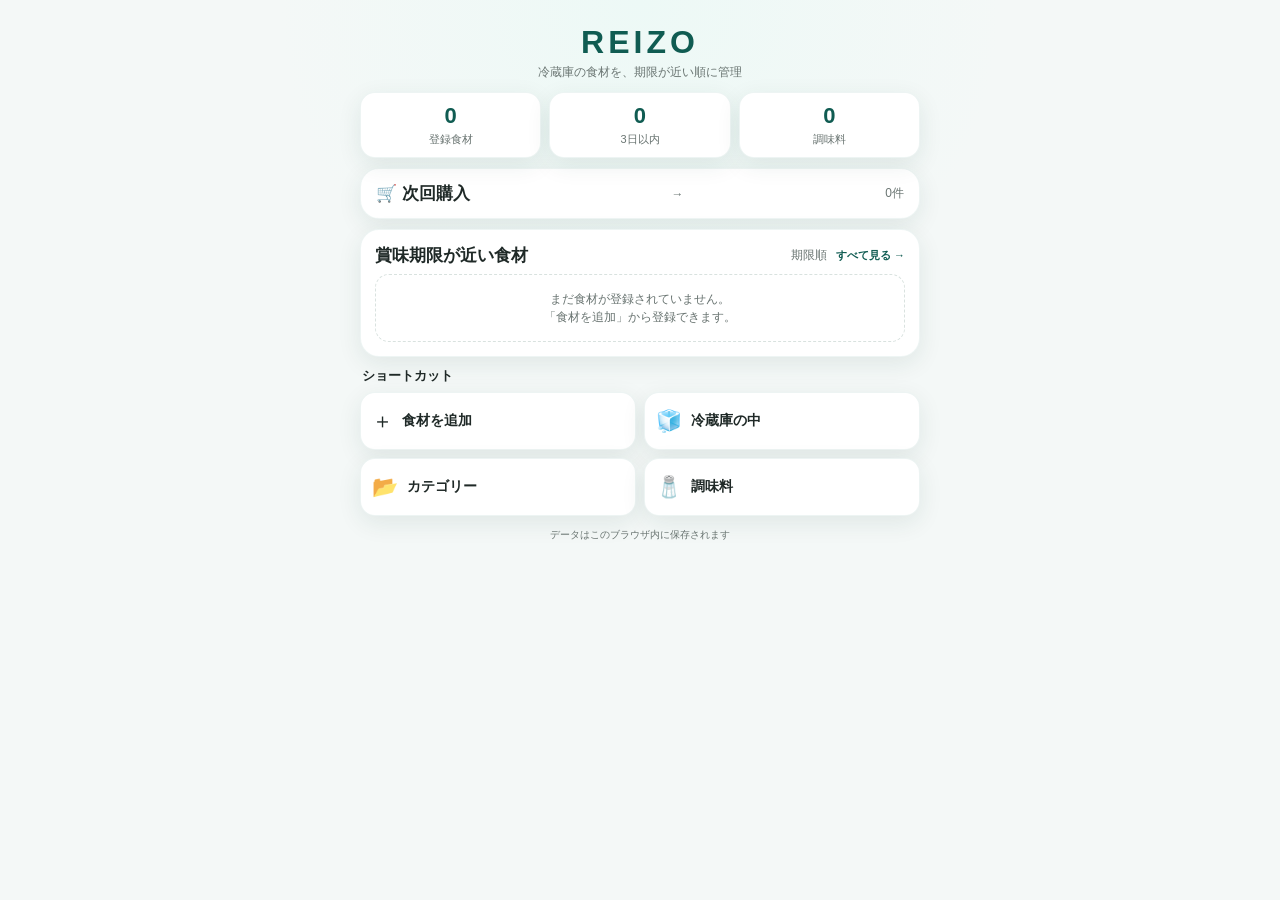
==== index.html @ 8d0d473c "index.html 醤油リットル振分コード実装" ====
<!DOCTYPE html>
<html lang="ja">
<head>
  <meta charset="UTF-8">
  <meta
   name="viewport"
    content="width=device-width, initial-scale=1, viewport-fit=cover"
  >
  <meta name="theme-color" content="#edf7f5">
  <title>REIZO｜冷蔵庫管理</title>
  <!-- REIZO frozen-food implementation: 2026-08-05 -->

  <style>
    :root {
      --main: #19796b;
      --main-dark: #105c52;
      --main-light: #dff3ef;
      --background: #f4f8f7;
      --card: #ffffff;
      --text: #1f2927;
      --subtext: #697471;
      --border: #d9e2df;
      --danger: #d64545;
      --warning: #e89024;
      --yellow: #d6ac18;
      --safe: #33985c;
      --shadow: 0 7px 24px rgba(24, 67, 59, 0.09);
    }

    * {
      box-sizing: border-box;
    }

    html {
      scroll-behavior: smooth;
    }

    body {
      margin: 0;
      min-height: 100vh;
      padding:
        calc(14px + env(safe-area-inset-top))
        14px
        calc(36px + env(safe-area-inset-bottom));
      color: var(--text);
      background:
        radial-gradient(circle at top, #edf9f6 0, var(--background) 360px);
      font-family:
        -apple-system,
        BlinkMacSystemFont,
        "Segoe UI",
        "Helvetica Neue",
        Arial,
        sans-serif;
    }

    button,
    input,
    select,
    textarea {
      font: inherit;
    }

    button {
      touch-action: manipulation;
    }

    .app {
      width: 100%;
      max-width: 560px;
      margin: 0 auto;
    }

    .screen {
      display: none;
      animation: fadeIn 0.18s ease;
    }

    .screen.active {
      display: block;
    }

    @keyframes fadeIn {
      from {
        opacity: 0;
        transform: translateY(4px);
      }

      to {
        opacity: 1;
        transform: translateY(0);
      }
    }

    .hero {
      padding: 18px 8px 16px;
      text-align: center;
    }

    .logo {
      margin: 0;
      color: var(--main-dark);
      font-size: 38px;
      font-weight: 900;
      letter-spacing: 4px;
    }

    .subtitle {
      margin: 6px 0 0;
      color: var(--subtext);
      font-size: 14px;
    }

    .summary-grid {
      display: grid;
      grid-template-columns: repeat(3, 1fr);
      gap: 9px;
      margin-bottom: 14px;
    }

    .summary-card {
      padding: 14px 6px;
      border: 1px solid rgba(25, 121, 107, 0.08);
      border-radius: 17px;
      background: var(--card);
      box-shadow: var(--shadow);
      text-align: center;
    }

    .summary-number {
      display: block;
      color: var(--main-dark);
      font-size: 25px;
      font-weight: 900;
    }

    .summary-label {
      display: block;
      margin-top: 3px;
      color: var(--subtext);
      font-size: 12px;
    }

    .card {
      margin-bottom: 14px;
      padding: 17px;
      border: 1px solid rgba(25, 121, 107, 0.07);
      border-radius: 19px;
      background: var(--card);
      box-shadow: var(--shadow);
    }

    .section-title {
      display: flex;
      align-items: center;
      justify-content: space-between;
      gap: 12px;
      margin: 0 0 13px;
      font-size: 20px;
    }

    .section-note {
      color: var(--subtext);
      font-size: 12px;
      font-weight: 500;
    }

    .menu-grid {
      display: grid;
      grid-template-columns: repeat(2, 1fr);
      gap: 11px;
      margin-bottom: 14px;
    }

    .menu-button {
      min-height: 108px;
      padding: 16px 11px;
      border: 1px solid rgba(25, 121, 107, 0.08);
      border-radius: 19px;
      color: var(--text);
      background: var(--card);
      box-shadow: var(--shadow);
      cursor: pointer;
      text-align: left;
      transition:
        transform 0.12s ease,
        box-shadow 0.12s ease;
    }

    .menu-button:active {
      transform: scale(0.97);
      box-shadow: none;
    }

    .menu-icon {
      display: block;
      margin-bottom: 9px;
      font-size: 27px;
    }

    .menu-title {
      display: block;
      font-size: 17px;
      font-weight: 800;
    }

    .menu-description {
      display: block;
      margin-top: 4px;
      color: var(--subtext);
      font-size: 12px;
      line-height: 1.4;
    }

    .page-header {
      display: flex;
      align-items: center;
      gap: 11px;
      padding: 9px 0 15px;
    }

    .page-header h2 {
      margin: 0;
      font-size: 25px;
    }

    .back-button {
      flex: 0 0 auto;
      width: 44px;
      height: 44px;
      border: 1px solid var(--border);
      border-radius: 14px;
      color: var(--main-dark);
      background: white;
      cursor: pointer;
      font-size: 22px;
      font-weight: bold;
      box-shadow: 0 4px 13px rgba(0, 0, 0, 0.06);
    }

    .field {
      margin-bottom: 14px;
    }

    label {
      display: block;
      margin-bottom: 6px;
      font-size: 14px;
      font-weight: 800;
    }

    .required {
      margin-left: 4px;
      color: var(--danger);
      font-size: 11px;
    }

    input,
    select,
    textarea {
      width: 100%;
      padding: 13px 14px;
      border: 1px solid var(--border);
      border-radius: 13px;
      outline: none;
      color: var(--text);
      background: white;
      font-size: 16px;
      transition:
        border-color 0.15s ease,
        box-shadow 0.15s ease;
    }

    textarea {
      min-height: 85px;
      resize: vertical;
    }

    input:focus,
    select:focus,
    textarea:focus {
      border-color: var(--main);
      box-shadow: 0 0 0 3px rgba(25, 121, 107, 0.12);
    }

    .two-columns {
      display: grid;
      grid-template-columns: 1fr 1fr;
      gap: 11px;
    }

    .button-row {
      display: grid;
      grid-template-columns: 1fr 1fr;
      gap: 10px;
      margin-top: 18px;
    }

    .primary-button,
    .secondary-button,
    .danger-button {
      width: 100%;
      min-height: 49px;
      padding: 12px;
      border-radius: 14px;
      cursor: pointer;
      font-weight: 800;
    }

    .primary-button {
      border: none;
      color: white;
      background: var(--main);
    }

    .primary-button:active {
      background: var(--main-dark);
    }

    .secondary-button {
      border: 1px solid var(--border);
      color: var(--text);
      background: white;
    }

    .danger-button {
      border: 1px solid #f1c4c4;
      color: var(--danger);
      background: #fff7f7;
    }

    .notice {
      margin-bottom: 15px;
      padding: 12px 13px;
      border-radius: 13px;
      color: #245e55;
      background: var(--main-light);
      font-size: 13px;
      line-height: 1.55;
    }

    .search-area {
      display: grid;
      grid-template-columns: 1fr 125px;
      gap: 9px;
      margin-bottom: 13px;
    }

    .category-tabs {
      display: flex;
      gap: 8px;
      margin: 0 -2px 14px;
      padding: 2px 2px 6px;
      overflow-x: auto;
      scrollbar-width: none;
    }

    .category-tabs::-webkit-scrollbar {
      display: none;
    }

    .chip {
      flex: 0 0 auto;
      padding: 9px 14px;
      border: 1px solid var(--border);
      border-radius: 999px;
      color: var(--subtext);
      background: white;
      cursor: pointer;
      font-size: 13px;
      font-weight: 700;
    }

    .chip.active {
      border-color: var(--main);
      color: white;
      background: var(--main);
    }

    .food-item {
      position: relative;
      margin-bottom: 10px;
      padding: 15px 14px 13px 17px;
      border: 1px solid rgba(0, 0, 0, 0.04);
      border-left: 6px solid var(--safe);
      border-radius: 16px;
      background: white;
      box-shadow: 0 4px 14px rgba(25, 67, 59, 0.07);
    }

    .food-item.expired {
      border-left-color: var(--danger);
      background: #fff4f4;
    }

    .food-item.today {
      border-left-color: var(--danger);
      background: #fff4f4;
    }

    .food-item.soon {
      border-left-color: var(--warning);
      background: #fff9ef;
    }

    .food-item.week {
      border-left-color: var(--yellow);
      background: #fffcef;
    }

    .food-item.safe {
      border-left-color: var(--safe);
      background: #f8fff9;
    }

    .food-heading {
      display: flex;
      align-items: flex-start;
      justify-content: space-between;
      gap: 10px;
    }

    .food-name {
      margin: 0;
      font-size: 18px;
      font-weight: 900;
      overflow-wrap: anywhere;
    }

    .status-badge {
      flex: 0 0 auto;
      padding: 5px 8px;
      border-radius: 999px;
      color: white;
      background: var(--safe);
      font-size: 11px;
      font-weight: 800;
    }

    .status-badge.expired {
    background: #333333;
}

.status-badge.today {
    background: var(--danger);
}

    .status-badge.soon {
      background: var(--warning);
    }

    .status-badge.week {
      background: var(--yellow);
    }

    .food-info {
      margin-top: 7px;
      color: var(--subtext);
      font-size: 13px;
      line-height: 1.6;
    }

    .food-note {
      margin-top: 6px;
      padding-top: 6px;
      border-top: 1px dashed rgba(0, 0, 0, 0.1);
      color: #4f5e5a;
      font-size: 12px;
    }

    .item-actions {
      display: flex;
      justify-content: flex-end;
      gap: 7px;
      margin-top: 10px;
    }

    .small-button {
      padding: 7px 11px;
      border: 1px solid var(--border);
      border-radius: 10px;
      background: white;
      cursor: pointer;
      font-size: 12px;
      font-weight: 700;
    }

    .small-button.delete {
      border-color: #f0caca;
      color: var(--danger);
      background: #fffafa;
    }

    .empty {
      padding: 28px 15px;
      border: 1px dashed var(--border);
      border-radius: 16px;
      color: var(--subtext);
      background: rgba(255, 255, 255, 0.7);
      text-align: center;
      font-size: 14px;
      line-height: 1.6;
    }

    .category-block {
      margin-bottom: 14px;
    }

    .category-heading {
      display: flex;
      align-items: center;
      justify-content: space-between;
      margin: 0 0 9px;
      padding: 0 3px;
    }

    .category-heading h3 {
      margin: 0;
      font-size: 18px;
    }

    .category-count {
      color: var(--subtext);
      font-size: 12px;
    }

    .footer-note {
      margin: 21px 0 5px;
      color: var(--subtext);
      text-align: center;
      font-size: 11px;
    }

    .toast {
      position: fixed;
      z-index: 100;
      right: 16px;
      bottom: calc(18px + env(safe-area-inset-bottom));
      left: 16px;
      max-width: 520px;
      margin: 0 auto;
      padding: 13px 16px;
      border-radius: 14px;
      color: white;
      background: #263632;
      box-shadow: 0 8px 25px rgba(0, 0, 0, 0.22);
      opacity: 0;
      pointer-events: none;
      text-align: center;
      transform: translateY(18px);
      transition:
        opacity 0.22s ease,
        transform 0.22s ease;
    }

    .toast.show {
      opacity: 1;
      transform: translateY(0);
    }


    .auto-detect-note {
      min-height: 20px;
      margin-top: 7px;
      color: var(--main-dark);
      font-size: 12px;
      font-weight: 700;
    }

    .quick-date-row {
      display: flex;
      flex-wrap: wrap;
      gap: 7px;
      margin-top: 9px;
    }

    .quick-date-button {
      padding: 7px 11px;
      border: 1px solid var(--border);
      border-radius: 999px;
      color: var(--main-dark);
      background: white;
      cursor: pointer;
      font-size: 12px;
      font-weight: 800;
    }


    .suggestion-label {
      margin: 7px 0 6px;
      color: var(--subtext);
      font-size: 12px;
      font-weight: 700;
    }

    .suggestion-row {
      display: flex;
      flex-wrap: wrap;
      gap: 7px;
      margin-top: 7px;
    }

    .suggestion-button {
      padding: 8px 11px;
      border: 1px solid var(--border);
      border-radius: 999px;
      color: var(--main-dark);
      background: white;
      cursor: pointer;
      font-size: 12px;
      font-weight: 800;
    }

    .suggestion-button.learned {
      border-color: var(--main);
      background: var(--main-light);
    }

    .drink-variant-card {
      margin-top: 10px;
      padding: 11px;
      border: 1px solid var(--border);
      border-radius: 13px;
      background: #f8fbfa;
    }

    .drink-capacity-display {
      margin-top: 8px;
      color: var(--main-dark);
      font-size: 13px;
      font-weight: 800;
    }

    .learning-toggle {
      display: flex;
      align-items: center;
      gap: 8px;
      margin-top: 10px;
      color: var(--subtext);
      font-size: 12px;
      font-weight: 700;
    }

    .learning-toggle input {
      width: auto;
      margin: 0;
    }


    /* ホーム画面：期限一覧とショートカットをコンパクト表示 */
    #homeScreen .hero {
      padding: 10px 8px 11px;
    }

    #homeScreen .logo {
      font-size: 32px;
    }

    #homeScreen .subtitle {
      margin-top: 3px;
      font-size: 12px;
    }

    #homeScreen .summary-grid {
      gap: 8px;
      margin-bottom: 10px;
    }

    #homeScreen .summary-card {
      padding: 10px 5px;
      border-radius: 15px;
    }

    #homeScreen .summary-number {
      font-size: 22px;
    }

    #homeScreen .summary-label {
      font-size: 11px;
    }

    #homeScreen .home-shopping-card {
      margin-bottom: 10px;
      padding: 13px 15px;
      cursor: pointer;
    }

    #homeScreen .home-shopping-card .section-title {
      margin: 0;
      font-size: 17px;
    }

    #homeScreen .home-urgent-card {
      margin-bottom: 10px;
      padding: 14px;
    }

    .home-urgent-header {
      display: flex;
      align-items: center;
      justify-content: space-between;
      gap: 9px;
      margin-bottom: 7px;
    }

    .home-urgent-header .section-title {
      margin: 0;
      font-size: 17px;
    }

    .home-urgent-links {
      display: flex;
      align-items: center;
      gap: 9px;
      white-space: nowrap;
    }

    .home-view-all {
      color: var(--main-dark);
      font-size: 11px;
      font-weight: 800;
      text-decoration: none;
    }

    .home-urgent-list {
      overflow: hidden;
      border: 1px solid rgba(25, 121, 107, 0.07);
      border-radius: 14px;
      background: white;
    }

    .home-urgent-row {
      display: grid;
      grid-template-columns: minmax(0, 1fr) auto 16px;
      align-items: center;
      gap: 8px;
      min-height: 55px;
      padding: 8px 10px;
      border: 0;
      border-bottom: 1px solid #edf1ef;
      color: var(--text);
      background: white;
      cursor: pointer;
      text-align: left;
    }

    .home-urgent-row:last-child {
      border-bottom: 0;
    }

    .home-urgent-row:active {
      background: #f4faf8;
    }

    .home-urgent-main {
      min-width: 0;
    }

    .home-urgent-topline {
      display: flex;
      align-items: baseline;
      gap: 7px;
      min-width: 0;
    }

    .home-urgent-name {
      min-width: 0;
      overflow: hidden;
      font-size: 15px;
      font-weight: 900;
      text-overflow: ellipsis;
      white-space: nowrap;
    }

    .home-urgent-amount {
      flex: 0 0 auto;
      color: var(--subtext);
      font-size: 11px;
      font-weight: 700;
    }

    .home-urgent-meta {
      margin-top: 3px;
      overflow: hidden;
      color: var(--subtext);
      font-size: 11px;
      text-overflow: ellipsis;
      white-space: nowrap;
    }

    .home-status-badge {
      padding: 5px 7px;
      border-radius: 999px;
      color: white;
      background: var(--safe);
      font-size: 10px;
      font-weight: 900;
      white-space: nowrap;
    }

    .home-status-badge.expired {
      background: #333333;
    }

    .home-status-badge.today {
      background: var(--danger);
    }

    .home-status-badge.soon {
      background: var(--warning);
    }

    .home-status-badge.week {
      background: var(--yellow);
    }

    .home-urgent-chevron {
      color: #8b9794;
      font-size: 18px;
      font-weight: 900;
    }

    #homeScreen .home-empty {
      padding: 15px 10px;
      border: 1px dashed var(--border);
      border-radius: 14px;
      color: var(--subtext);
      background: rgba(255, 255, 255, 0.7);
      text-align: center;
      font-size: 12px;
      line-height: 1.5;
    }

    #homeScreen .home-shortcut-title {
      margin: 0 0 7px 2px;
      font-size: 13px;
    }

    #homeScreen .menu-grid {
      gap: 8px;
      margin-bottom: 9px;
    }

    #homeScreen .menu-button {
      display: flex;
      align-items: center;
      gap: 9px;
      min-height: 58px;
      padding: 9px 11px;
      border-radius: 15px;
    }

    #homeScreen .menu-icon {
      flex: 0 0 auto;
      margin: 0;
      font-size: 21px;
    }

    #homeScreen .menu-title {
      font-size: 14px;
    }

    #homeScreen .menu-description {
      display: none;
    }

    #homeScreen .footer-note {
      margin: 12px 0 4px;
      font-size: 10px;
    }

    @media (max-width: 390px) {
      .two-columns,
      .button-row {
        grid-template-columns: 1fr;
      }

      .search-area {
        grid-template-columns: 1fr;
      }

      .menu-button {
        min-height: 100px;
      }
    }
  </style>
</head>

<body>
  <main class="app">

    <!-- ホーム -->
    <section id="homeScreen" class="screen active">
      <header class="hero">
        <h1 class="logo">REIZO</h1>
        <p class="subtitle">冷蔵庫の食材を、期限が近い順に管理</p>
      </header>

      <div class="summary-grid">
        <div class="summary-card">
          <span id="totalCount" class="summary-number">0</span>
          <span class="summary-label">登録食材</span>
        </div>

        <div class="summary-card">
          <span id="urgentCount" class="summary-number">0</span>
          <span class="summary-label">3日以内</span>
        </div>

        <div class="summary-card">
          <span id="seasoningCount" class="summary-number">0</span>
          <span class="summary-label">調味料</span>
        </div>
      </div>
<div class="card home-shopping-card" role="button" tabindex="0" onclick="showShoppingList()">
    <h2 class="section-title">
        🛒 次回購入 <span class="section-note">→</span>
        <span class="section-note" id="shoppingCount">0件</span>
    </h2>

</div>
      <div class="card home-urgent-card">
        <div class="home-urgent-header">
          <h2 class="section-title">賞味期限が近い食材</h2>
          <div class="home-urgent-links">
            <span class="section-note">期限順</span>
            <a href="#"
              id="viewAllUrgent"
              class="home-view-all"
              onclick="document.getElementById('stockSort').value='expiry'; showScreen('stockScreen'); renderStock(); return false;">
              すべて見る →
            </a>
          </div>
        </div>
        <div id="urgentList"></div>
      </div>

      <h2 class="home-shortcut-title">ショートカット</h2>
      <div class="menu-grid">
        <button
          class="menu-button"
          type="button"
          onclick="openAddFood()"
        >
          <span class="menu-icon">＋</span>
          <span class="menu-title">食材を追加</span>
          <span class="menu-description">
            食品名・数量・期限を登録
          </span>
        </button>

        <button
          class="menu-button"
          type="button"
          onclick="document.getElementById('stockSort').value='expiry'; showScreen('stockScreen'); renderStock();"
        >
          <span class="menu-icon">🧊</span>
          <span class="menu-title">冷蔵庫の中</span>
          <span class="menu-description">
            在庫を期限順に確認
          </span>
        </button>

        <button
          class="menu-button"
          type="button"
          onclick="showScreen('categoryScreen')"
        >
          <span class="menu-icon">📂</span>
          <span class="menu-title">カテゴリー</span>
          <span class="menu-description">
            肉・魚・野菜などで表示
          </span>
        </button>

        <button
          class="menu-button"
          type="button"
          onclick="showScreen('seasoningScreen')"
        >
          <span class="menu-icon">🧂</span>
          <span class="menu-title">調味料</span>
          <span class="menu-description">
            調味料を別枠で管理
          </span>
        </button>
      </div>

      <p class="footer-note">
        データはこのブラウザ内に保存されます
      </p>
    </section>

    <!-- 食材追加・編集 -->
    <section id="addScreen" class="screen">
      <header class="page-header">
        <button
          class="back-button"
          type="button"
          onclick="showScreen('homeScreen')"
          aria-label="戻る"
        >
          ←
        </button>

        <h2 id="foodFormTitle">食材を追加</h2>
      </header>

      <div class="card">
        <div class="notice">
          食材名と期限は必須です。登録内容は、このブラウザ内に保存されます。
        </div>

        <input id="editingFoodId" type="hidden">

        <div class="field">
          <label for="foodName">
            食材名<span class="required">必須</span>
          </label>

          <input
            id="foodName"
            type="text"
            maxlength="40"
            placeholder="例：豚バラ肉"
            autocomplete="off"
            list="foodSuggestions"
            oninput="autoSelectFoodCategory()"
          >
          <datalist id="foodSuggestions"></datalist>
          <div id="foodAutoDetectNote" class="auto-detect-note"></div>
          <div id="drinkVariantSuggestionArea" class="drink-variant-card" style="display:none;">
            <div class="suggestion-label">商品・容量候補</div>
            <div id="drinkVariantSuggestionButtons" class="suggestion-row"></div>
            <div id="drinkCapacityDisplay" class="drink-capacity-display"></div>
          </div>
          <input id="foodCapacity" type="hidden">
          <input id="drinkVariantLearningKey" type="hidden">
        </div>

        <div class="two-columns">
          <div class="field">
            <label for="foodCategory">カテゴリー</label>

            <select id="foodCategory" onchange="handleManualCategoryChange()">
              <option value="肉">🥩 肉</option>
              <option value="魚">🐟 魚</option>
              <option value="野菜">🥬 野菜</option>
              <option value="果物">🍎 果物</option>
              <option value="卵・乳製品">🥚 卵・乳製品</option>
              <option value="主食">🍚 主食</option>
              <option value="飲み物">🥤 飲み物</option>
              <option value="冷凍食品">❄️ 冷凍食品</option>
              <option value="加工食品">🍱 加工食品</option>
              <option value="その他">📦 その他</option>
            </select>
          </div>
          <div class="field" id="foodTypeField" style="display:none;">
  <label for="foodType">種類</label>

  <select id="foodType" onchange="handleManualTypeChange()">
    <option value="">選択してください</option>
    
    
    
  </select>
</div>

          <div class="field">
            <label for="foodLocation">保存場所</label>

            <select id="foodLocation" onchange="handleManualLocationChange()">
              <option value="冷蔵">冷蔵</option>
              <option value="冷凍">冷凍</option>
              <option value="野菜室">野菜室</option>
              <option value="常温">常温</option>
            </select>
          </div>
        </div>

        <div class="two-columns">
          <div class="field">
            <label for="foodAmount">数量</label>

            <input
              id="foodAmount"
              type="number"
              min="0"
              step="any"
              inputmode="decimal"
              placeholder="例：300"
            >
          </div>

          <div class="field">
            <label for="foodUnit">単位</label>

            <select id="foodUnit" onchange="handleManualUnitChange()">
              <option value="g">g</option>
              <option value="kg">kg</option>
              <option value="個">個</option>
              <option value="丁">丁</option>
              <option value="本">本</option>
              <option value="房">房</option>
              <option value="束">束</option>
              <option value="玉">玉</option>
              <option value="枚">枚</option>
              <option value="切れ">切れ</option>
              <option value="尾">尾</option>
              <option value="袋">袋</option>
              <option value="パック">パック</option>
              <option value="箱">箱</option>
              <option value="ml">ml</option>
              <option value="L">L</option>
              <option value="食">食</option>
              <option value="">単位なし</option>
            </select>
          </div>
        </div>

        <div id="amountSuggestionArea" class="field" style="display:none;">
          <div class="suggestion-label">数量候補（候補外は手入力できます）</div>
          <div id="amountSuggestionButtons" class="suggestion-row"></div>
        </div>

        <div class="field">
          <label for="foodExpiry">
            賞味期限・消費期限<span class="required">必須</span>
          </label>

          <input id="foodExpiry" type="date">
          <div class="suggestion-label">期限をすばやく入力</div>
          <div id="expirySuggestionButtons" class="quick-date-row" aria-label="期限のクイック入力"></div>
          <label class="learning-toggle">
            <input id="foodLearningEnabled" type="checkbox" checked onchange="toggleFoodLearning()">
            よく使う数量・期限・保存場所を優先する
          </label>
        </div>

        <div class="field">
          <label for="foodPurchaseDate">購入日</label>
          <input id="foodPurchaseDate" type="date">
        </div>

        <div class="field">
          <label for="foodNote">メモ</label>

          <textarea
            id="foodNote"
            maxlength="120"
            placeholder="例：開封済み、半分使用など"
          ></textarea>
        </div>

        <div class="button-row">
          <button
            class="secondary-button"
            type="button"
            onclick="cancelFoodForm()"
          >
            キャンセル
          </button>

          <button
            id="foodSaveButton"
            class="primary-button"
            type="button"
            onclick="saveFoodFromForm()"
          >
            登録する
          </button>
        </div>
      </div>
    </section>

    <!-- 冷蔵庫内 -->
    <section id="stockScreen" class="screen">
      <header class="page-header">
        <button
          class="back-button"
          type="button"
          onclick="showScreen('homeScreen')"
          aria-label="戻る"
        >
          ←
        </button>

        <h2>冷蔵庫の中</h2>
      </header>

      <div class="search-area">
        <input
          id="stockSearch"
          type="search"
          placeholder="食材名を検索"
          oninput="renderStock()"
        >

        <select id="stockSort" onchange="renderStock()">
          <option value="expiry">期限が近い順</option>
          <option value="newest">登録が新しい順</option>
          <option value="name">名前順</option>
        </select>
      </div>

      <div id="stockCategoryTabs" class="category-tabs"></div>
      <div id="stockList"></div>
    </section>

    <!-- カテゴリー -->
    <section id="categoryScreen" class="screen">
      <header class="page-header">
        <button
          class="back-button"
          type="button"
          onclick="showScreen('homeScreen')"
          aria-label="戻る"
        >
          ←
        </button>

        <h2>カテゴリー</h2>
      </header>

      <div id="categoryList"></div>
    </section>

    <!-- 調味料 -->
    <section id="seasoningScreen" class="screen">
      <header class="page-header">
        <button
          class="back-button"
          type="button"
          onclick="showScreen('homeScreen')"
          aria-label="戻る"
        >
          ←
        </button>

        <h2>調味料</h2>
      </header>

      <button
        class="primary-button"
        type="button"
        onclick="openAddSeasoning()"
        style="margin-bottom: 14px;"
      >
        ＋ 調味料を追加
      </button>

      <div id="seasoningList"></div>
    </section>
<!-- 次回購入 -->
    <section id="shoppingScreen" class="screen">
      <header class="page-header">
        <button
          class="back-button"
          type="button"
          onclick="showScreen('homeScreen')"
          aria-label="戻る"
        >
          ←
        </button>

        <h2>次回購入</h2>
      </header>

      <div id="shoppingFoodList"></div>
    </section>
    <!-- 調味料追加・編集 -->
    <section id="seasoningFormScreen" class="screen">
      <header class="page-header">
        <button
          class="back-button"
          type="button"
          onclick="showScreen('seasoningScreen')"
          aria-label="戻る"
        >
          ←
        </button>

        <h2 id="seasoningFormTitle">調味料を追加</h2>
      </header>

      <div class="card">
        <input id="editingSeasoningId" type="hidden">

        <div class="field">
          <label for="seasoningName">
            調味料名<span class="required">必須</span>
          </label>

          <input
            id="seasoningName"
            type="text"
            maxlength="40"
            placeholder="例：しょうゆ"
          oninput="autoSelectSeasoningType()"
          >
        </div>
<div class="field">
  <label for="seasoningType">種類</label>

  <select id="seasoningType">
    <option value="">選択してください</option>
    <option value="基本調味料">🧂 基本調味料</option>
    <option value="ソース">🥫 ソース</option>
    <option value="油">🫗 油</option>
    <option value="だし">🍲 だし</option>
    <option value="香辛料">🌶️ 香辛料</option>
    <option value="ドレッシング">🥗 ドレッシング</option>
    <option value="その他">📦 その他</option>
  </select>
</div>
        <div class="two-columns">
          <div class="field">
            <label for="seasoningAmount">残量・数量</label>

            <input
              id="seasoningAmount"
              type="text"
              maxlength="30"
              placeholder="例：半分、1本"
            >
          </div>

          <div class="field">
            <label for="seasoningLocation">保存場所</label>

            <select id="seasoningLocation">
              <option value="冷蔵">冷蔵</option>
              <option value="常温">常温</option>
              <option value="冷凍">冷凍</option>
            </select>
          </div>
        </div>

        <div class="field">
          <label for="seasoningExpiry">期限</label>
          <input id="seasoningExpiry" type="date">
        </div>

        <div class="field">
          <label for="seasoningNote">メモ</label>

          <textarea
            id="seasoningNote"
            maxlength="120"
            placeholder="例：開封済み、買い足し予定など"
          ></textarea>
        </div>

        <div class="button-row">
          <button
            class="secondary-button"
            type="button"
            onclick="showScreen('seasoningScreen')"
          >
            キャンセル
          </button>

          <button
            id="seasoningSaveButton"
            class="primary-button"
            type="button"
            onclick="saveSeasoningFromForm()"
          >
            登録する
          </button>
        </div>
      </div>
    </section>

  </main>

  <div id="toast" class="toast"></div>

  <script>
    const FOOD_STORAGE_KEY = "reizo_foods_v1";
    const SEASONING_STORAGE_KEY = "reizo_seasonings_v1";
    const FOOD_PREFERENCES_STORAGE_KEY = "reizo_food_preferences_v1";
    const FOOD_LEARNING_ENABLED_KEY = "reizo_food_learning_enabled_v1";
    const DRINK_VARIANT_PREFERENCES_STORAGE_KEY = "reizo_drink_variant_preferences_v1";

    let foods = readStorage(FOOD_STORAGE_KEY);
    let seasonings = readStorage(SEASONING_STORAGE_KEY);
    let selectedStockCategory = "すべて";
    let toastTimer = null;
    let foodCategoryManuallyChanged = false;
    let foodTypeManuallyChanged = false;
    let foodUnitManuallyChanged = false;
    let foodLocationManuallyChanged = false;
    let foodPreferences = readObjectStorage(FOOD_PREFERENCES_STORAGE_KEY);
    let foodLearningEnabled = localStorage.getItem(FOOD_LEARNING_ENABLED_KEY) !== "false";
    let drinkVariantPreferences = readObjectStorage(DRINK_VARIANT_PREFERENCES_STORAGE_KEY);

    function readStorage(key) {
      try {
        const data = JSON.parse(localStorage.getItem(key));
        return Array.isArray(data) ? data : [];
      } catch (error) {
        return [];
      }
    }

    function readObjectStorage(key) {
      try {
        const data = JSON.parse(localStorage.getItem(key));
        return data && typeof data === "object" && !Array.isArray(data) ? data : {};
      } catch (error) {
        return {};
      }
    }

    function writeStorage(key, value) {
      localStorage.setItem(key, JSON.stringify(value));
    }

    function saveFoods() {
      writeStorage(FOOD_STORAGE_KEY, foods);
    }

    function saveSeasonings() {
      writeStorage(SEASONING_STORAGE_KEY, seasonings);
    }

    function showScreen(screenId) {
      document.querySelectorAll(".screen").forEach(function(screen) {
        screen.classList.remove("active");
      });

      const target = document.getElementById(screenId);

      if (!target) {
        return;
      }

      target.classList.add("active");

      if (screenId === "homeScreen") {
        renderHome();
      }

      if (screenId === "stockScreen") {
        renderStockCategoryTabs();
        renderStock();
      }

      if (screenId === "categoryScreen") {
        renderCategories();
      }

      if (screenId === "seasoningScreen") {
        renderSeasonings();
      }

      if (screenId === "shoppingScreen") {
        renderShoppingList();
      }

      window.scrollTo({
        top: 0,
        behavior: "smooth"
      });
    }

    function renderHome() {
      document.getElementById("totalCount").textContent = foods.length;
      document.getElementById("seasoningCount").textContent =
        seasonings.length;
const shoppingFoodCount = foods.filter(function(food) {
        return Boolean(food.shopping || food.buyNext);
      }).length;

      const shoppingSeasoningCount = seasonings.filter(function(item) {
        return Boolean(item.buyNext);
      }).length;

      document.getElementById("shoppingCount").textContent =
        shoppingFoodCount + shoppingSeasoningCount + "件";
      const urgentFoods = sortFoodsByExpiry(foods).filter(function(food) {
        return getDaysLeft(food.expiry) <= 3;
      });

      document.getElementById("urgentCount").textContent =
        urgentFoods.length;

      const urgentList = document.getElementById("urgentList");

      if (foods.length === 0) {
        urgentList.innerHTML =
          '<div class="home-empty">まだ食材が登録されていません。<br>「食材を追加」から登録できます。</div>';
        return;
      }

      const displayFoods = sortFoodsByExpiry(foods).filter(function(food) {
        return getDaysLeft(food.expiry) <= 7;
      });

      if (displayFoods.length === 0) {
        urgentList.innerHTML =
          '<div class="home-empty">7日以内に期限が来る食材はありません。</div>';
        return;
      }

      urgentList.innerHTML =
        '<div class="home-urgent-list">' +
        displayFoods
          .slice(0, 5)
          .map(function(food) {
            return createHomeUrgentHtml(food);
          })
          .join("") +
        "</div>";
    }

    function openAddFood() {
      resetFoodForm();
      
  
  

    document.getElementById("foodPurchaseDate").value =
        getTodayString();

      document.getElementById("foodPurchaseDate").value =
        getTodayString();

      document.getElementById("foodFormTitle").textContent =
        "食材を追加";

      document.getElementById("foodSaveButton").textContent =
        "登録する";

      syncFoodLearningToggle();
      renderFoodInputSuggestions();
      showScreen("addScreen");
    }

    function editFood(id) {
      const food = foods.find(function(item) {
        return item.id === id;
      });

      if (!food) {
        return;
      }

      document.getElementById("editingFoodId").value = food.id;
      document.getElementById("foodName").value = food.name || "";
      document.getElementById("foodCategory").value =
        food.category || "その他";
      setDefaultUnitByCategory(true);
      document.getElementById("foodType").value = food.type || "";

      document.getElementById("foodLocation").value =
        food.location || "冷蔵";

      document.getElementById("foodAmount").value =
        food.amount ?? "";

      document.getElementById("foodUnit").value =
        food.unit ?? "";

      document.getElementById("foodExpiry").value =
        food.expiry || "";

      document.getElementById("foodPurchaseDate").value =
        food.purchaseDate || "";

      document.getElementById("foodNote").value =
        food.note || "";

      document.getElementById("foodCapacity").value = food.capacity || "";
      document.getElementById("drinkVariantLearningKey").value = food.drinkVariantLearningKey || "";
      renderDrinkVariantSuggestions();

      document.getElementById("foodFormTitle").textContent =
        "食材を編集";

      document.getElementById("foodSaveButton").textContent =
        "変更を保存";
      foodCategoryManuallyChanged = false;
      foodTypeManuallyChanged = false;
      foodUnitManuallyChanged = false;
      foodLocationManuallyChanged = false;
      updateAutoDetectNote("");

      showScreen("addScreen");
    }

    function saveFoodFromForm() {
      const editingId =
        document.getElementById("editingFoodId").value;

      const name =
        document.getElementById("foodName").value.trim();

      const category =
        document.getElementById("foodCategory").value;

      const type =
        document.getElementById("foodType").value;

      const location =
        document.getElementById("foodLocation").value;

      const amount =
        document.getElementById("foodAmount").value;

      const unit =
        document.getElementById("foodUnit").value;

      const capacity =
        document.getElementById("foodCapacity").value;

      const drinkVariantLearningKey =
        document.getElementById("drinkVariantLearningKey").value;

      const expiry =
        document.getElementById("foodExpiry").value;

      const purchaseDate =
        document.getElementById("foodPurchaseDate").value;

      const note =
        document.getElementById("foodNote").value.trim();

      if (!name) {
        alert("食材名を入力してください。");
        document.getElementById("foodName").focus();
        return;
      }

      if (!expiry) {
        alert("賞味期限・消費期限を入力してください。");
        document.getElementById("foodExpiry").focus();
        return;
      }

      if (editingId) {
        const foodIndex = foods.findIndex(function(food) {
          return String(food.id) === String(editingId);
        });

        if (foodIndex !== -1) {
          foods[foodIndex] = {
            ...foods[foodIndex],
            name: name,
            category: category,
            type: type,
            location: location,
            amount: amount,
            unit: unit,
            capacity: capacity,
            drinkVariantLearningKey: drinkVariantLearningKey,
            expiry: expiry,
            purchaseDate: purchaseDate,
            note: note,
            updatedAt: new Date().toISOString()
          };
        }

        showToast("食材を変更しました");
      } else {
        foods.push({
          id: Date.now(),
          name: name,
          category: category,
          type: type,
          location: location,
          amount: amount,
          unit: unit,
          capacity: capacity,
          drinkVariantLearningKey: drinkVariantLearningKey,
          expiry: expiry,
          purchaseDate: purchaseDate,
          note: note,
          createdAt: new Date().toISOString(),
          updatedAt: new Date().toISOString()
        });

        showToast("食材を登録しました");
      }

      learnFoodPreferences(name, amount, unit, expiry, purchaseDate, location);
      learnDrinkVariant(drinkVariantLearningKey, name, capacity);
      saveFoods();
      resetFoodForm();
      showScreen("homeScreen");
    }

    function cancelFoodForm() {
      resetFoodForm();
      showScreen("homeScreen");
    }

    function resetFoodForm() {
      document.getElementById("editingFoodId").value = "";
      document.getElementById("foodName").value = "";
      document.getElementById("foodCategory").value = "肉";
      setDefaultUnitByCategory(true);
      document.getElementById("foodType").value = "";
      document.getElementById("foodLocation").value = "冷蔵";
      document.getElementById("foodAmount").value = "";
      document.getElementById("foodUnit").value = "g";
      document.getElementById("foodExpiry").value = "";
      document.getElementById("foodPurchaseDate").value = "";
      document.getElementById("foodNote").value = "";
      document.getElementById("foodCapacity").value = "";
      document.getElementById("drinkVariantLearningKey").value = "";
      foodCategoryManuallyChanged = false;
      foodTypeManuallyChanged = false;
      foodUnitManuallyChanged = false;
      foodLocationManuallyChanged = false;
      updateAutoDetectNote("");
    }

    function deleteFood(id) {
      const food = foods.find(function(item) {
        return item.id === id;
      });

      if (!food) {
        return;
      }

      const confirmed = confirm(
        "「" + food.name + "」を削除しますか？"
      );

      if (!confirmed) {
        return;
      }

      foods = foods.filter(function(item) {
        return item.id !== id;
      });

      saveFoods();
      renderHome();
      renderStock();
      renderCategories();
      showToast("食材を削除しました");
    }
function toggleShoppingItem(id) {
    const food = foods.find(function(item) {
        return item.id === id;
    });

    if (!food) {
        return;
    }

    const nextState = !Boolean(food.shopping || food.buyNext);
    food.shopping = nextState;
    food.buyNext = nextState;

    saveFoods();
    renderHome();
    renderStock();
    renderCategories();
    renderShoppingList();

    showToast(
        nextState
            ? "買い物リストに追加しました"
            : "買い物リストから外しました"
    );
}
    function renderStockCategoryTabs() {
      const container =
        document.getElementById("stockCategoryTabs");

      const categories = [
        "すべて",
        ...new Set(
          foods.map(function(food) {
            return food.category || "その他";
          })
        )
      ];

      if (!categories.includes(selectedStockCategory)) {
        selectedStockCategory = "すべて";
      }

      container.innerHTML = categories
        .map(function(category) {
          const activeClass =
            category === selectedStockCategory ? " active" : "";

          return (
            '<button class="chip' +
            activeClass +
            '" type="button" onclick="setStockCategory(\'' +
            escapeForAttribute(category) +
            "')\">" +
            escapeHtml(getCategoryDisplayName(category)) +
            "</button>"
          );
        })
        .join("");
    }

    function setStockCategory(category) {
      selectedStockCategory = category;
      renderStockCategoryTabs();
      renderStock();
    }

    function renderStock() {
      const stockList = document.getElementById("stockList");
      const searchInput = document.getElementById("stockSearch");
      const sortSelect = document.getElementById("stockSort");

      const searchText = searchInput
        ? searchInput.value.trim().toLowerCase()
        : "";

      const sortType = sortSelect
        ? sortSelect.value
        : "expiry";

      let filteredFoods = foods.filter(function(food) {
        const categoryMatches =
          selectedStockCategory === "すべて" ||
          food.category === selectedStockCategory;

        const nameMatches =
          !searchText ||
          String(food.name).toLowerCase().includes(searchText);

        return categoryMatches && nameMatches;
      });

      if (sortType === "expiry") {
        filteredFoods = sortFoodsByExpiry(filteredFoods);
      }

      if (sortType === "newest") {
        filteredFoods.sort(function(a, b) {
          return Number(b.id) - Number(a.id);
        });
      }

      if (sortType === "name") {
        filteredFoods.sort(function(a, b) {
          return String(a.name).localeCompare(
            String(b.name),
            "ja"
          );
        });
      }

      if (filteredFoods.length === 0) {
        stockList.innerHTML = createEmptyHtml(
          foods.length === 0
            ? "まだ食材が登録されていません。"
            : "条件に一致する食材がありません。"
        );

        return;
      }

      stockList.innerHTML = filteredFoods
        .map(function(food) {
          return createFoodHtml(food, true);
        })
        .join("");
    }

    function renderCategories() {
      const categoryList =
        document.getElementById("categoryList");

      if (foods.length === 0) {
        categoryList.innerHTML = createEmptyHtml(
          "食材を登録すると、カテゴリー別に表示されます。"
        );
        return;
      }

      const categoryMap = {};

      sortFoodsByExpiry(foods).forEach(function(food) {
        const category = food.category || "その他";

        if (!categoryMap[category]) {
          categoryMap[category] = [];
        }

        categoryMap[category].push(food);
      });

      categoryList.innerHTML = Object.keys(categoryMap)
        .sort(function(a, b) {
          return a.localeCompare(b, "ja");
        })
        .map(function(category) {
          const categoryFoods = categoryMap[category];

          return (
            '<section class="category-block">' +
            '<div class="category-heading">' +
            "<h3>" +
            escapeHtml(getCategoryDisplayName(category)) +
            "</h3>" +
            '<span class="category-count">' +
            categoryFoods.length +
            "件</span>" +
            "</div>" +
            categoryFoods
              .map(function(food) {
                return createFoodHtml(food, true);
              })
              .join("") +
            "</section>"
          );
        })
        .join("");
    }

    function createHomeUrgentHtml(food) {
      const daysLeft = getDaysLeft(food.expiry);
      const status = getFoodStatus(daysLeft);
      const amountText = createAmountText(food);
      const hasAmount = amountText !== "未入力";
      const metaParts = [
        getCategoryDisplayName(food.category || "その他")
      ];

      if (food.location) {
        metaParts.push(food.location);
      }

      return (
        '<button class="home-urgent-row" type="button" onclick="editFood(' +
        food.id +
        ')">' +
        '<span class="home-urgent-main">' +
        '<span class="home-urgent-topline">' +
        '<span class="home-urgent-name">' +
        escapeHtml(food.name) +
        "</span>" +
        (hasAmount
          ? '<span class="home-urgent-amount">' + escapeHtml(amountText) + "</span>"
          : "") +
        "</span>" +
        '<span class="home-urgent-meta">' +
        escapeHtml(metaParts.join("・")) +
        "</span>" +
        "</span>" +
        '<span class="home-status-badge ' +
        status.className +
        '">' +
        escapeHtml(status.text) +
        "</span>" +
        '<span class="home-urgent-chevron" aria-hidden="true">›</span>' +
        "</button>"
      );
    }

    function createFoodHtml(food, showActions, showCartOnly) {
      const daysLeft = getDaysLeft(food.expiry);
      const status = getFoodStatus(daysLeft);
      const amountText = createAmountText(food);
      const purchaseText = food.purchaseDate
        ? "購入日：" + escapeHtml(food.purchaseDate)
        : "";

      const noteHtml = food.note
        ? '<div class="food-note">メモ：' +
          escapeHtml(food.note) +
          "</div>"
        : "";

      const actionHtml = showActions
  ? '<div class="item-actions">' +
    '<button class="small-button" type="button" onclick="editFood(' +
    food.id +
    ')">編集</button>' +
    '<button class="small-button" type="button" onclick="toggleShoppingItem(' +
food.id +
')">' + (Boolean(food.shopping || food.buyNext) ? '✅🛒' : '🛒') + '</button>' +
    '<button class="small-button delete" type="button" onclick="deleteFood(' +
    food.id +
    ')">削除</button>' +
    "</div>"
  : showCartOnly
  ? '<div class="item-actions">' +
    '<button class="small-button" type="button" onclick="toggleShoppingItem(' +
    food.id +
    ')">' + (Boolean(food.shopping || food.buyNext) ? '✅🛒' : '🛒') + '</button>' +
    "</div>"
  : "";

      return (
        '<article class="food-item ' +
        status.className +
        '">' +
        '<div class="food-heading">' +
        '<h3 class="food-name">' +
        escapeHtml(food.name) +
        "</h3>" +
        '<span class="status-badge ' +
        status.className +
        '">' +
        escapeHtml(status.text) +
        "</span>" +
        "</div>" +
        '<div class="food-info">' +
        escapeHtml(getCategoryDisplayName(food.category || "その他")) +
        (food.type ? " ／ " + escapeHtml(getTypeDisplayName(food.type)) : "") +
        " ／ " +
        escapeHtml(food.location || "保存場所未設定") +
        "<br>" +
        "数量：" +
        escapeHtml(amountText) +
        (food.capacity ? "<br>容量：" + escapeHtml(food.capacity) : "") +
        "<br>" +
        "期限：" +
        escapeHtml(food.expiry) +
        (purchaseText ? "<br>" + purchaseText : "") +
        "</div>" +
        noteHtml +
        actionHtml +
        "</article>"
      );
    }

    function createAmountText(food) {
      const hasAmount =
        food.amount !== undefined &&
        food.amount !== null &&
        String(food.amount).trim() !== "";

      if (!hasAmount) {
        return "未入力";
      }

      return String(food.amount) + String(food.unit || "");
    }

    function sortFoodsByExpiry(list) {
      return list.slice().sort(function(a, b) {
        const dateA = new Date(a.expiry + "T00:00:00");
        const dateB = new Date(b.expiry + "T00:00:00");

        return dateA - dateB;
      });
    }

    function getDaysLeft(expiry) {
      if (!expiry) {
        return 999999;
      }

      const today = new Date();
      today.setHours(0, 0, 0, 0);

      const expiryDate = new Date(expiry + "T00:00:00");

      return Math.ceil(
        (expiryDate - today) / 86400000
      );
    }

    function getFoodStatus(daysLeft) {

    // 期限切れ
    if (daysLeft < 0) {
        return {
            className: "expired",
            text: Math.abs(daysLeft) + "日経過"
        };
    }

    // 今日まで
    if (daysLeft === 0) {
        return {
            className: "today",
            text: "今日まで"
        };
    }

    // あと1日
    if (daysLeft === 1) {
        return {
            className: "today",
            text: "あと1日"
        };
    }

    // あと2〜6日
    if (daysLeft <= 6) {
        return {
            className: "soon",
            text: "あと" + daysLeft + "日"
        };
    }

    // あと7〜19日
    if (daysLeft <= 19) {
        return {
            className: "week",
            text: "あと" + daysLeft + "日"
        };
    }

    // あと20日以上
    return {
        className: "safe",
        text: "あと" + daysLeft + "日"
    };
}

    function openAddSeasoning() {
      resetSeasoningForm();

      document.getElementById("seasoningFormTitle").textContent =
        "調味料を追加";

      document.getElementById("seasoningSaveButton").textContent =
        "登録する";

      showScreen("seasoningFormScreen");
    }

    function editSeasoning(id) {
      const seasoning = seasonings.find(function(item) {
        return item.id === id;
      });

      if (!seasoning) {
        return;
      }

      document.getElementById("editingSeasoningId").value =
        seasoning.id;

      document.getElementById("seasoningName").value =
        seasoning.name || "";

      document.getElementById("seasoningAmount").value =
        seasoning.amount || "";

      document.getElementById("seasoningLocation").value =
        seasoning.location || "常温";

      document.getElementById("seasoningExpiry").value =
        seasoning.expiry || "";

      document.getElementById("seasoningNote").value =
        seasoning.note || "";

      document.getElementById("seasoningFormTitle").textContent =
        "調味料を編集";

      document.getElementById("seasoningSaveButton").textContent =
        "変更を保存";

      showScreen("seasoningFormScreen");
    }
const seasoningDatabase = {
  // 基本調味料
  "しょうゆ": "基本調味料",
  "醤油": "基本調味料",
  "塩": "基本調味料",
  "砂糖": "基本調味料",
  "こしょう": "基本調味料",
  "胡椒": "基本調味料",
  "ブラックペッパー": "基本調味料",
  "白こしょう": "基本調味料",

  // ソース
  "ケチャップ": "ソース",
  "マヨネーズ": "ソース",
  "中濃ソース": "ソース",
  "ウスターソース": "ソース",
  "とんかつソース": "ソース",
  "オイスターソース": "ソース",
  "焼肉のたれ": "ソース",
  "ポン酢": "ソース",

  // 油
  "サラダ油": "油",
  "オリーブオイル": "油",
  "ごま油": "油",
  "米油": "油",

  // だし
  "コンソメ": "だし",
  "鶏ガラスープ": "だし",
  "和風だし": "だし",
  "白だし": "だし",
  "めんつゆ": "だし",

  // 香辛料
  "七味": "香辛料",
  "一味": "香辛料",
  "カレー粉": "香辛料",
  "にんにく": "香辛料",
  "しょうが": "香辛料",

  // ドレッシング
  "シーザードレッシング": "ドレッシング",
  "ごまドレッシング": "ドレッシング",
  "和風ドレッシング": "ドレッシング",
  "青じそドレッシング": "ドレッシング"
};
function autoSelectSeasoningType() {
  
  const seasoningName = document
    .getElementById("seasoningName")
    .value
    .replace(/\s+/g, "")
    .toLowerCase();

  const seasoningType =
    document.getElementById("seasoningType");

  if (!seasoningName) {
    seasoningType.value = "";
    return;
  }

  const matchedSeasoning = Object.keys(seasoningDatabase)
    .sort(function(a, b) {
      return b.length - a.length;
    })
    .find(function(name) {
      return seasoningName.includes(name.toLowerCase());
    });

  seasoningType.value = matchedSeasoning
    ? seasoningDatabase[matchedSeasoning]
    : "";
}
    function saveSeasoningFromForm() {
      const editingId =
        document.getElementById("editingSeasoningId").value;

      const name =
        document.getElementById("seasoningName").value.trim();

      const amount =
        document.getElementById("seasoningAmount").value.trim();

      const location =
        document.getElementById("seasoningLocation").value;

      const expiry =
        document.getElementById("seasoningExpiry").value;

      const note =
        document.getElementById("seasoningNote").value.trim();

      if (!name) {
        alert("調味料名を入力してください。");
        document.getElementById("seasoningName").focus();
        return;
      }

      if (editingId) {
        const index = seasonings.findIndex(function(item) {
          return String(item.id) === String(editingId);
        });

        if (index !== -1) {
          seasonings[index] = {
            ...seasonings[index],
            name: name,
            amount: amount,
            location: location,
            expiry: expiry,
            note: note,
            updatedAt: new Date().toISOString()
          };
        }

        showToast("調味料を変更しました");
      } else {
        seasonings.push({
          id: Date.now(),
          name: name,
          amount: amount,
          location: location,
          expiry: expiry,
          note: note,
          buyNext: false,
          createdAt: new Date().toISOString(),
          updatedAt: new Date().toISOString()
        });

        showToast("調味料を登録しました");
      }

      saveSeasonings();
      resetSeasoningForm();
      showScreen("seasoningScreen");
    }

    function resetSeasoningForm() {
      document.getElementById("editingSeasoningId").value = "";
      document.getElementById("seasoningName").value = "";
      document.getElementById("seasoningAmount").value = "";
      document.getElementById("seasoningLocation").value = "常温";
      document.getElementById("seasoningExpiry").value = "";
      document.getElementById("seasoningNote").value = "";
    }

    function deleteSeasoning(id) {
      const seasoning = seasonings.find(function(item) {
        return item.id === id;
      });

      if (!seasoning) {
        return;
      }

      const confirmed = confirm(
        "「" + seasoning.name + "」を削除しますか？"
      );

      if (!confirmed) {
        return;
      }

      seasonings = seasonings.filter(function(item) {
        return item.id !== id;
      });

      saveSeasonings();
      renderSeasonings();
      renderHome();
      showToast("調味料を削除しました");
    }
function toggleBuyNext(id) {
  const seasoning = seasonings.find(function(item) {
    return item.id === id;
  });

  if (!seasoning) {
    return;
  }

  seasoning.buyNext = !seasoning.buyNext;

  saveSeasonings();
  renderSeasonings();
  renderHome();
  renderShoppingList();

  showToast(
    seasoning.buyNext
      ? "買い物リストに追加しました"
      : "買い物リストから外しました"
  );
}
    function renderSeasonings() {
      const seasoningList =
        document.getElementById("seasoningList");

      if (seasonings.length === 0) {
        seasoningList.innerHTML = createEmptyHtml(
          "まだ調味料が登録されていません。"
        );
        return;
      }

      const sorted = seasonings.slice().sort(function(a, b) {
        if (!a.expiry && !b.expiry) {
          return String(a.name).localeCompare(
            String(b.name),
            "ja"
          );
        }

        if (!a.expiry) {
          return 1;
        }

        if (!b.expiry) {
          return -1;
        }

        return (
          new Date(a.expiry + "T00:00:00") -
          new Date(b.expiry + "T00:00:00")
        );
      });

      seasoningList.innerHTML = sorted
        .map(function(seasoning) {
          let status = {
            className: "safe",
            text: "期限未入力"
          };

          if (seasoning.expiry) {
            status = getFoodStatus(
              getDaysLeft(seasoning.expiry)
            );
          }

          const expiryText = seasoning.expiry
            ? seasoning.expiry
            : "未入力";

          const amountText = seasoning.amount || "未入力";

          const noteHtml = seasoning.note
            ? '<div class="food-note">メモ：' +
              escapeHtml(seasoning.note) +
              "</div>"
            : "";

          return (
            '<article class="food-item ' +
            status.className +
            '">' +
            '<div class="food-heading">' +
            '<h3 class="food-name">' +
            escapeHtml(seasoning.name) +
            "</h3>" +
            '<span class="status-badge ' +
            status.className +
            '">' +
            escapeHtml(status.text) +
            "</span>" +
            "</div>" +
            '<div class="food-info">' +
            "保存：" +
            escapeHtml(seasoning.location || "未設定") +
            "<br>" +
            "残量・数量：" +
            escapeHtml(amountText) +
            "<br>" +
            "期限：" +
            escapeHtml(expiryText) +
            "</div>" +
            noteHtml +
            '<div class="item-actions">' +
            '<button class="small-button" type="button" onclick="editSeasoning(' +
            seasoning.id +
            ')">編集</button>' +
            '<button class="small-button" type="button" onclick="toggleBuyNext(' + seasoning.id + ')">' + (seasoning.buyNext ? "✅🛒" : "🛒") + '</button>' +
            
            '<button class="small-button delete" type="button" onclick="deleteSeasoning(' +
            seasoning.id +
            ')">削除</button>' +
            "</div>" +
            "</article>"
          );
        })
        .join("");
    }

    function createEmptyHtml(message) {
      return '<div class="empty">' + message + "</div>";
    }

    function getTodayString() {
      const date = new Date();
      const year = date.getFullYear();
      const month = String(date.getMonth() + 1).padStart(2, "0");
      const day = String(date.getDate()).padStart(2, "0");

      return year + "-" + month + "-" + day;
    }
const vegetableDatabase = {
  // 葉物
  "キャベツ": "葉物",
  "レタス": "葉物",
  "サニーレタス": "葉物",
  "サラダ菜": "葉物",
  "白菜": "葉物",
  "ほうれん草": "葉物",
  "ほうれんそう": "葉物",
  "小松菜": "葉物",
  "水菜": "葉物",
  "春菊": "葉物",
  "チンゲンサイ": "葉物",
  "青梗菜": "葉物",
  "ニラ": "葉物",
  "モロヘイヤ": "葉物",
  "ルッコラ": "葉物",

  // 根菜・いも類
  "にんじん": "根菜",
  "人参": "根菜",
  "大根": "根菜",
  "かぶ": "根菜",
  "カブ": "根菜",
  "ごぼう": "根菜",
  "ゴボウ": "根菜",
  "れんこん": "根菜",
  "レンコン": "根菜",
  "じゃがいも": "根菜",
  "ジャガイモ": "根菜",
  "じゃが芋": "根菜",
  "さつまいも": "根菜",
  "サツマイモ": "根菜",
  "里芋": "根菜",
  "さといも": "根菜",
  "長芋": "根菜",
  "山芋": "根菜",
  "玉ねぎ": "根菜",
  "玉葱": "根菜",
  "にんにく": "根菜",
  "ニンニク": "根菜",
  "しょうが": "根菜",
  "生姜": "根菜",

  // 実野菜
  "ミニトマト": "実野菜",
  "トマト": "実野菜",
  "アボカド": "実野菜",
  "きゅうり": "実野菜",
  "キュウリ": "実野菜",
  "なす": "実野菜",
  "ナス": "実野菜",
  "ピーマン": "実野菜",
  "パプリカ": "実野菜",
  "ししとう": "実野菜",
  "オクラ": "実野菜",
  "かぼちゃ": "実野菜",
  "カボチャ": "実野菜",
  "ズッキーニ": "実野菜",
  "ゴーヤ": "実野菜",
  "とうもろこし": "実野菜",
  "トウモロコシ": "実野菜",

  // 花野菜
  "ブロッコリー": "花野菜",
  "カリフラワー": "花野菜",
  "菜の花": "花野菜",

  // 茎野菜
  "アスパラガス": "茎野菜",
  "アスパラ": "茎野菜",
  "セロリ": "茎野菜",
  "たけのこ": "茎野菜",
  "筍": "茎野菜",

  // 香味野菜
  "長ねぎ": "香味野菜",
  "長ネギ": "香味野菜",
  "青ねぎ": "香味野菜",
  "青ネギ": "香味野菜",
  "万能ねぎ": "香味野菜",
  "万能ネギ": "香味野菜",
  "ねぎ": "香味野菜",
  "ネギ": "香味野菜",
  "みょうが": "香味野菜",
  "ミョウガ": "香味野菜",
  "大葉": "香味野菜",
  "しそ": "香味野菜",
  "シソ": "香味野菜",
  "パセリ": "香味野菜",
  "パクチー": "香味野菜",

  // 豆類
  "枝豆": "豆類",
  "さやいんげん": "豆類",
  "いんげん": "豆類",
  "スナップえんどう": "豆類",
  "絹さや": "豆類",
  "そら豆": "豆類",
  "グリーンピース": "豆類",

  // きのこ
  "ぶなしめじ": "きのこ",
  "しめじ": "きのこ",
  "しいたけ": "きのこ",
  "椎茸": "きのこ",
  "えのきだけ": "きのこ",
  "えのき": "きのこ",
  "まいたけ": "きのこ",
  "舞茸": "きのこ",
  "エリンギ": "きのこ",
  "なめこ": "きのこ",
  "マッシュルーム": "きのこ",
  "きくらげ": "きのこ",

  // その他
  "もやし": "その他"
};
const meatDatabase = {
  // 鶏肉
  "鶏むね": "鶏肉",
  "鶏胸": "鶏肉",
  "むね肉": "鶏肉",
  "胸肉": "鶏肉",
  "鶏もも": "鶏肉",
  "もも肉": "鶏肉",
  "鶏ささみ": "鶏肉",
  "ささみ": "鶏肉",
  "鶏手羽元": "鶏肉",
  "手羽元": "鶏肉",
  "鶏手羽先": "鶏肉",
  "手羽先": "鶏肉",
  "鶏ひき肉": "鶏肉",
  "鶏ミンチ": "鶏肉",
  "鶏肉": "鶏肉",
"牛豚合い挽き": "牛豚合い挽き",
"牛豚合い挽き肉": "牛豚合い挽き",
"合い挽き": "牛豚合い挽き",
"合い挽き肉": "牛豚合い挽き",
"合いびき": "牛豚合い挽き",
"合いびき肉": "牛豚合い挽き",
"合挽き": "牛豚合い挽き",
"合挽き肉": "牛豚合い挽き",
  // 豚肉
  "豚バラ": "豚肉",
  "豚ばら": "豚肉",
  "豚ロース": "豚肉",
  "豚肩ロース": "豚肉",
  "豚こま": "豚肉",
  "豚小間": "豚肉",
  "豚切り落とし": "豚肉",
  "豚ひき肉": "豚肉",
  "豚ミンチ": "豚肉",
  "豚もも": "豚肉",
  "豚ヒレ": "豚肉",
  "スペアリブ": "豚肉",
  "豚肉": "豚肉",

  // 牛肉
  "牛バラ": "牛肉",
  "牛ばら": "牛肉",
  "牛ロース": "牛肉",
  "牛肩ロース": "牛肉",
  "牛こま": "牛肉",
  "牛小間": "牛肉",
  "牛切り落とし": "牛肉",
  "牛ひき肉": "牛肉",
  "牛ミンチ": "牛肉",
  "牛もも": "牛肉",
  "牛ヒレ": "牛肉",
  "牛タン": "牛肉",
  "牛すじ": "牛肉",
  "ステーキ肉": "牛肉",
  "牛肉": "牛肉",

  // ジビエ
  "鹿肉": "ジビエ",
  "猪肉": "ジビエ",
  "いのしし肉": "ジビエ",
  "鴨肉": "ジビエ",
  "ラム肉": "ジビエ",
  "羊肉": "ジビエ",
  "馬肉": "ジビエ"
};
const fishDatabase = {
  // 鮭
  "塩鮭": "鮭",
  "銀鮭": "鮭",
  "紅鮭": "鮭",
  "秋鮭": "鮭",
  "生鮭": "鮭",
  "サーモン": "鮭",
  "鮭": "鮭",
  "しゃけ": "鮭",

  // マグロ
  "ネギトロ": "マグロ",
  "まぐろたたき": "マグロ",
  "マグロたたき": "マグロ",
  "本マグロ": "マグロ",
  "びんちょうまぐろ": "マグロ",
  "ビンチョウマグロ": "マグロ",
  "キハダマグロ": "マグロ",
  "メバチマグロ": "マグロ",
  "まぐろ": "マグロ",
  "マグロ": "マグロ",

  // サバ
  "塩サバ": "サバ",
  "塩さば": "サバ",
  "しめ鯖": "サバ",
  "しめさば": "サバ",
  "サバ": "サバ",
  "さば": "サバ",
  "鯖": "サバ",

  // アジ
  "アジの開き": "アジ",
  "あじの開き": "アジ",
  "アジ": "アジ",
  "あじ": "アジ",
  "鯵": "アジ",

  // ブリ
  "ぶり切り身": "ブリ",
  "ブリ切り身": "ブリ",
  "ハマチ": "ブリ",
  "はまち": "ブリ",
  "ブリ": "ブリ",
  "ぶり": "ブリ",

  // カツオ
  "カツオのたたき": "カツオ",
  "かつおのたたき": "カツオ",
  "鰹のたたき": "カツオ",
  "カツオ": "カツオ",
  "かつお": "カツオ",
  "鰹": "カツオ",

  // タイ
  "真鯛": "タイ",
  "まだい": "タイ",
  "鯛": "タイ",
  "タイ": "タイ",

  // イワシ
  "いわし": "イワシ",
  "イワシ": "イワシ",
  "鰯": "イワシ",

  // サンマ
  "さんま": "サンマ",
  "サンマ": "サンマ",
  "秋刀魚": "サンマ",

  // タラ
  "銀だら": "タラ",
  "銀ダラ": "タラ",
  "真鱈": "タラ",
  "たら": "タラ",
  "タラ": "タラ",
  "鱈": "タラ",

  // カレイ
  "カレイ": "カレイ",
  "かれい": "カレイ",
  "鰈": "カレイ",

  // ヒラメ
  "ヒラメ": "ヒラメ",
  "ひらめ": "ヒラメ",
  "平目": "ヒラメ",

  // うなぎ
  "うなぎ蒲焼": "うなぎ",
  "うなぎの蒲焼": "うなぎ",
  "ウナギ": "うなぎ",
  "うなぎ": "うなぎ",
  "鰻": "うなぎ",

  // エビ
  "ブラックタイガー": "エビ",
  "むきえび": "エビ",
  "むきエビ": "エビ",
  "甘エビ": "エビ",
  "甘えび": "エビ",
  "車海老": "エビ",
  "エビ": "エビ",
  "えび": "エビ",
  "海老": "エビ",

  // カニ
  "カニカマ": "カニ",
  "かにかま": "カニ",
  "ズワイガニ": "カニ",
  "タラバガニ": "カニ",
  "カニ": "カニ",
  "かに": "カニ",
  "蟹": "カニ",

  // イカ
  "するめいか": "イカ",
  "スルメイカ": "イカ",
  "やりいか": "イカ",
  "ヤリイカ": "イカ",
  "いか": "イカ",
  "イカ": "イカ",
  "烏賊": "イカ",

  // タコ
  "ゆでだこ": "タコ",
  "茹でだこ": "タコ",
  "たこ": "タコ",
  "タコ": "タコ",
  "蛸": "タコ",

  // 貝類
  "ホタテ": "貝類",
  "ほたて": "貝類",
  "帆立": "貝類",
  "あさり": "貝類",
  "アサリ": "貝類",
  "しじみ": "貝類",
  "シジミ": "貝類",
  "牡蠣": "貝類",
  "かき": "貝類",
  "カキ": "貝類",
  "はまぐり": "貝類",
  "ハマグリ": "貝類",

  // 刺身
  "刺身盛り合わせ": "刺身",
  "お刺身盛り合わせ": "刺身",
  "刺身盛合せ": "刺身",
  "刺身セット": "刺身",
  "お刺身": "刺身",
  "刺身": "刺身",

  // その他
  "しらす": "その他",
  "ちりめんじゃこ": "その他",
  "明太子": "その他",
  "たらこ": "その他",
  "数の子": "その他",
  "ホッケ": "その他",
  "ほっけ": "その他"
};
const fruitDatabase = {
  "りんご": { type: "りんご", unit: "個", location: "野菜室" },
  "リンゴ": { type: "りんご", unit: "個", location: "野菜室" },
  "アップル": { type: "りんご", unit: "個", location: "野菜室" },
  "バナナ": { type: "バナナ", unit: "本", location: "常温" },
  "みかん": { type: "みかん", unit: "個", location: "野菜室" },
  "ミカン": { type: "みかん", unit: "個", location: "野菜室" },
  "オレンジ": { type: "オレンジ", unit: "個", location: "野菜室" },
  "甘夏": { type: "甘夏", unit: "個", location: "野菜室" },
  "はっさく": { type: "はっさく", unit: "個", location: "野菜室" },
  "八朔": { type: "はっさく", unit: "個", location: "野菜室" },
  "伊予柑": { type: "伊予柑", unit: "個", location: "野菜室" },
  "いよかん": { type: "伊予柑", unit: "個", location: "野菜室" },
  "デコポン": { type: "デコポン", unit: "個", location: "野菜室" },
  "ポンカン": { type: "ポンカン", unit: "個", location: "野菜室" },
  "グレープフルーツ": { type: "グレープフルーツ", unit: "個", location: "野菜室" },
  "レモン": { type: "レモン", unit: "個", location: "野菜室" },
  "ライム": { type: "ライム", unit: "個", location: "野菜室" },
  "ゆず": { type: "ゆず", unit: "個", location: "野菜室" },
  "柚子": { type: "ゆず", unit: "個", location: "野菜室" },
  "すだち": { type: "すだち", unit: "個", location: "野菜室" },
  "かぼす": { type: "かぼす", unit: "個", location: "野菜室" },
  "ぶどう": { type: "ぶどう", unit: "房", location: "野菜室" },
  "ブドウ": { type: "ぶどう", unit: "房", location: "野菜室" },
  "葡萄": { type: "ぶどう", unit: "房", location: "野菜室" },
  "いちご": { type: "いちご", unit: "パック", location: "野菜室" },
  "イチゴ": { type: "いちご", unit: "パック", location: "野菜室" },
  "苺": { type: "いちご", unit: "パック", location: "野菜室" },
  "キウイ": { type: "キウイ", unit: "個", location: "野菜室" },
  "桃": { type: "桃", unit: "個", location: "野菜室" },
  "もも": { type: "桃", unit: "個", location: "野菜室" },
  "梨": { type: "梨", unit: "個", location: "野菜室" },
  "なし": { type: "梨", unit: "個", location: "野菜室" },
  "洋梨": { type: "洋梨", unit: "個", location: "野菜室" },
  "ラフランス": { type: "洋梨", unit: "個", location: "野菜室" },
  "柿": { type: "柿", unit: "個", location: "野菜室" },
  "かき": { type: "柿", unit: "個", location: "野菜室" },
  "さくらんぼ": { type: "さくらんぼ", unit: "パック", location: "野菜室" },
  "サクランボ": { type: "さくらんぼ", unit: "パック", location: "野菜室" },
  "チェリー": { type: "さくらんぼ", unit: "パック", location: "野菜室" },
  "スイカ": { type: "スイカ", unit: "個", location: "野菜室" },
  "すいか": { type: "スイカ", unit: "個", location: "野菜室" },
  "メロン": { type: "メロン", unit: "個", location: "野菜室" },
  "パイナップル": { type: "パイナップル", unit: "個", location: "野菜室" },
  "パイン": { type: "パイナップル", unit: "個", location: "野菜室" },
  "マンゴー": { type: "マンゴー", unit: "個", location: "野菜室" },
  "ドラゴンフルーツ": { type: "ドラゴンフルーツ", unit: "個", location: "野菜室" },
  "パパイヤ": { type: "パパイヤ", unit: "個", location: "野菜室" },
  "ブルーベリー": { type: "ブルーベリー", unit: "パック", location: "野菜室" },
  "ラズベリー": { type: "ラズベリー", unit: "パック", location: "野菜室" },
  "ブラックベリー": { type: "ブラックベリー", unit: "パック", location: "野菜室" },
  "びわ": { type: "びわ", unit: "パック", location: "野菜室" },
  "枇杷": { type: "びわ", unit: "パック", location: "野菜室" },
  "いちじく": { type: "いちじく", unit: "パック", location: "野菜室" },
  "無花果": { type: "いちじく", unit: "パック", location: "野菜室" },
  "すもも": { type: "すもも", unit: "パック", location: "野菜室" },
  "プラム": { type: "すもも", unit: "パック", location: "野菜室" },
  "プルーン": { type: "プルーン", unit: "パック", location: "野菜室" },
  "ざくろ": { type: "ざくろ", unit: "個", location: "野菜室" },
  "栗": { type: "栗", unit: "袋", location: "常温" },
  "くり": { type: "栗", unit: "袋", location: "常温" },
  "ココナッツ": { type: "ココナッツ", unit: "個", location: "常温" }
};

const drinkDatabase = {
  "ミネラルウォーター": { type: "水", unit: "ml", location: "常温" },
  "南アルプス天然水": { type: "水", unit: "ml", location: "常温" },
  "おいしい水": { type: "水", unit: "ml", location: "常温" },
  "天然水": { type: "水", unit: "ml", location: "常温" },
  "いろはす": { type: "水", unit: "ml", location: "常温" },
  "い・ろ・は・す": { type: "水", unit: "ml", location: "常温" },
  "エビアン": { type: "水", unit: "ml", location: "常温" },
  "ボルヴィック": { type: "水", unit: "ml", location: "常温" },
  "クリスタルガイザー": { type: "水", unit: "ml", location: "常温" },
  "水": { type: "水", unit: "ml", location: "常温" },

  "午後の紅茶": { type: "お茶", unit: "ml", location: "冷蔵" },
  "健康ミネラルむぎ茶": { type: "お茶", unit: "ml", location: "冷蔵" },
  "おーいお茶": { type: "お茶", unit: "ml", location: "冷蔵" },
  "お〜いお茶": { type: "お茶", unit: "ml", location: "冷蔵" },
  "伊右衛門": { type: "お茶", unit: "ml", location: "冷蔵" },
  "綾鷹": { type: "お茶", unit: "ml", location: "冷蔵" },
  "生茶": { type: "お茶", unit: "ml", location: "冷蔵" },
  "十六茶": { type: "お茶", unit: "ml", location: "冷蔵" },
  "爽健美茶": { type: "お茶", unit: "ml", location: "冷蔵" },
  "ジャスミン茶": { type: "お茶", unit: "ml", location: "冷蔵" },
  "ほうじ茶": { type: "お茶", unit: "ml", location: "冷蔵" },
  "ウーロン茶": { type: "お茶", unit: "ml", location: "冷蔵" },
  "烏龍茶": { type: "お茶", unit: "ml", location: "冷蔵" },
  "麦茶": { type: "お茶", unit: "ml", location: "冷蔵" },
  "緑茶": { type: "お茶", unit: "ml", location: "冷蔵" },
  "紅茶": { type: "お茶", unit: "ml", location: "冷蔵" },
  "お茶": { type: "お茶", unit: "ml", location: "冷蔵" },

  "クラフトボス": { type: "コーヒー", unit: "ml", location: "冷蔵" },
  "ダイドーブレンド": { type: "コーヒー", unit: "ml", location: "冷蔵" },
  "ブラックコーヒー": { type: "コーヒー", unit: "ml", location: "冷蔵" },
  "アイスコーヒー": { type: "コーヒー", unit: "ml", location: "冷蔵" },
  "カフェラテ": { type: "コーヒー", unit: "ml", location: "冷蔵" },
  "カフェオレ": { type: "コーヒー", unit: "ml", location: "冷蔵" },
  "ジョージア": { type: "コーヒー", unit: "ml", location: "冷蔵" },
  "ワンダ": { type: "コーヒー", unit: "ml", location: "冷蔵" },
  "boss": { type: "コーヒー", unit: "ml", location: "冷蔵" },
  "ボス": { type: "コーヒー", unit: "ml", location: "冷蔵" },
  "fire": { type: "コーヒー", unit: "ml", location: "冷蔵" },
  "コーヒー": { type: "コーヒー", unit: "ml", location: "冷蔵" },

  "低脂肪乳": { type: "牛乳", unit: "ml", location: "冷蔵" },
  "無脂肪乳": { type: "牛乳", unit: "ml", location: "冷蔵" },
  "特濃牛乳": { type: "牛乳", unit: "ml", location: "冷蔵" },
  "加工乳": { type: "牛乳", unit: "ml", location: "冷蔵" },
  "牛乳": { type: "牛乳", unit: "ml", location: "冷蔵" },
  "ミルク": { type: "牛乳", unit: "ml", location: "冷蔵" },

  "カルピスウォーター": { type: "ジュース", unit: "ml", location: "冷蔵" },
  "オレンジジュース": { type: "ジュース", unit: "ml", location: "冷蔵" },
  "りんごジュース": { type: "ジュース", unit: "ml", location: "冷蔵" },
  "ぶどうジュース": { type: "ジュース", unit: "ml", location: "冷蔵" },
  "野菜ジュース": { type: "ジュース", unit: "ml", location: "冷蔵" },
  "トロピカーナ": { type: "ジュース", unit: "ml", location: "冷蔵" },
  "バヤリース": { type: "ジュース", unit: "ml", location: "冷蔵" },
  "なっちゃん": { type: "ジュース", unit: "ml", location: "冷蔵" },
  "カルピス": { type: "ジュース", unit: "ml", location: "冷蔵" },
  "レッドブル": { type: "ジュース", unit: "ml", location: "冷蔵" },
  "redbull": { type: "ジュース", unit: "ml", location: "冷蔵" },
  "モンスターエナジー": { type: "ジュース", unit: "ml", location: "冷蔵" },
  "モンスター": { type: "ジュース", unit: "ml", location: "冷蔵" },
  "monster": { type: "ジュース", unit: "ml", location: "冷蔵" },
  "dole": { type: "ジュース", unit: "ml", location: "冷蔵" },
  "qoo": { type: "ジュース", unit: "ml", location: "冷蔵" },
  "ジュース": { type: "ジュース", unit: "ml", location: "冷蔵" },

  "ドクターペッパー": { type: "炭酸飲料", unit: "ml", location: "冷蔵" },
  "三ツ矢サイダー": { type: "炭酸飲料", unit: "ml", location: "冷蔵" },
  "ジンジャーエール": { type: "炭酸飲料", unit: "ml", location: "冷蔵" },
  "オロナミンc": { type: "炭酸飲料", unit: "ml", location: "冷蔵" },
  "デカビタc": { type: "炭酸飲料", unit: "ml", location: "冷蔵" },
  "ccレモン": { type: "炭酸飲料", unit: "ml", location: "冷蔵" },
  "c.c.レモン": { type: "炭酸飲料", unit: "ml", location: "冷蔵" },
  "キレートレモン": { type: "炭酸飲料", unit: "ml", location: "冷蔵" },
  "コカコーラ": { type: "炭酸飲料", unit: "ml", location: "冷蔵" },
  "コカ・コーラ": { type: "炭酸飲料", unit: "ml", location: "冷蔵" },
  "コーラ": { type: "炭酸飲料", unit: "ml", location: "冷蔵" },
  "ペプシ": { type: "炭酸飲料", unit: "ml", location: "冷蔵" },
  "ファンタ": { type: "炭酸飲料", unit: "ml", location: "冷蔵" },
  "スプライト": { type: "炭酸飲料", unit: "ml", location: "冷蔵" },
  "サイダー": { type: "炭酸飲料", unit: "ml", location: "冷蔵" },
  "炭酸飲料": { type: "炭酸飲料", unit: "ml", location: "冷蔵" },
  "炭酸": { type: "炭酸飲料", unit: "ml", location: "冷蔵" },

  "ポカリスエット": { type: "スポーツドリンク", unit: "ml", location: "冷蔵" },
  "イオンウォーター": { type: "スポーツドリンク", unit: "ml", location: "冷蔵" },
  "グリーンダカラ": { type: "スポーツドリンク", unit: "ml", location: "冷蔵" },
  "アクエリアス": { type: "スポーツドリンク", unit: "ml", location: "冷蔵" },
  "アミノバイタル": { type: "スポーツドリンク", unit: "ml", location: "冷蔵" },
  "ポカリ": { type: "スポーツドリンク", unit: "ml", location: "冷蔵" },
  "vaam": { type: "スポーツドリンク", unit: "ml", location: "冷蔵" },
  "スポーツドリンク": { type: "スポーツドリンク", unit: "ml", location: "冷蔵" },

  "キッコーマン豆乳": { type: "豆乳", unit: "ml", location: "冷蔵" },
  "マルサン豆乳": { type: "豆乳", unit: "ml", location: "冷蔵" },
  "無調整豆乳": { type: "豆乳", unit: "ml", location: "冷蔵" },
  "調製豆乳": { type: "豆乳", unit: "ml", location: "冷蔵" },
  "豆乳": { type: "豆乳", unit: "ml", location: "冷蔵" },

  "プレミアムモルツ": { type: "お酒", unit: "本", location: "冷蔵" },
  "スーパードライ": { type: "お酒", unit: "本", location: "冷蔵" },
  "こだわり酒場": { type: "お酒", unit: "本", location: "冷蔵" },
  "角ハイボール": { type: "お酒", unit: "本", location: "冷蔵" },
  "一番搾り": { type: "お酒", unit: "本", location: "冷蔵" },
  "黒ラベル": { type: "お酒", unit: "本", location: "冷蔵" },
  "のどごし生": { type: "お酒", unit: "本", location: "冷蔵" },
  "本麒麟": { type: "お酒", unit: "本", location: "冷蔵" },
  "氷結": { type: "お酒", unit: "本", location: "冷蔵" },
  "ほろよい": { type: "お酒", unit: "本", location: "冷蔵" },
  "ハイボール": { type: "お酒", unit: "本", location: "冷蔵" },
  "チューハイ": { type: "お酒", unit: "本", location: "冷蔵" },
  "ビール": { type: "お酒", unit: "本", location: "冷蔵" },
  "ワイン": { type: "お酒", unit: "本", location: "常温" },
  "日本酒": { type: "お酒", unit: "本", location: "常温" },
  "焼酎": { type: "お酒", unit: "本", location: "常温" },
  "ウイスキー": { type: "お酒", unit: "本", location: "常温" },
  "梅酒": { type: "お酒", unit: "本", location: "常温" },
  "カクテル": { type: "お酒", unit: "本", location: "冷蔵" },
  "お酒": { type: "お酒", unit: "本", location: "常温" }
};

const dairyDatabase = {
  "温泉卵": "卵", "温泉たまご": "卵", "ゆで卵": "卵", "ゆでたまご": "卵",
  "煮卵": "卵", "味付け卵": "卵", "味玉": "卵", "生卵": "卵", "たまご": "卵", "タマゴ": "卵", "卵": "卵",
  "飲むヨーグルト": "ヨーグルト", "のむヨーグルト": "ヨーグルト", "ギリシャヨーグルト": "ヨーグルト",
  "プレーンヨーグルト": "ヨーグルト", "ヨーグルト": "ヨーグルト",
  "スライスチーズ": "チーズ", "とろけるチーズ": "チーズ", "ピザ用チーズ": "チーズ", "粉チーズ": "チーズ",
  "クリームチーズ": "チーズ", "カッテージチーズ": "チーズ", "モッツァレラチーズ": "チーズ",
  "モッツァレラ": "チーズ", "カマンベールチーズ": "チーズ", "カマンベール": "チーズ", "チーズ": "チーズ",
  "無塩バター": "バター", "有塩バター": "バター", "発酵バター": "バター", "マーガリン": "バター", "バター": "バター",
  "ホイップクリーム": "生クリーム", "ホイップ": "生クリーム", "生クリーム": "生クリーム",
  "練乳": "その他", "コンデンスミルク": "その他"
};

const stapleDatabase = {
  "白米": "白米", "ご飯": "白米", "ごはん": "白米", "ライス": "白米", "米": "白米",
  "玄米": "玄米", "もち米": "もち米", "食パン": "食パン", "トースト": "食パン",
  "菓子パン": "菓子パン", "あんぱん": "菓子パン", "アンパン": "菓子パン", "クリームパン": "菓子パン",
  "メロンパン": "菓子パン", "クロワッサン": "菓子パン", "ロールパン": "菓子パン",
  "パスタ": "パスタ", "スパゲッティ": "パスタ", "スパゲティ": "パスタ",
  "うどん": "うどん", "そば": "そば", "蕎麦": "そば", "そうめん": "そうめん", "素麺": "そうめん",
  "ラーメン": "ラーメン", "中華麺": "ラーメン", "焼きそば": "焼きそば", "やきそば": "焼きそば"
};


const frozenFoodDatabase = {
  // お弁当・おかず系
  "冷凍餃子": { type: "お弁当・おかず系", unit: "袋", location: "冷凍" },
  "冷凍ぎょうざ": { type: "お弁当・おかず系", unit: "袋", location: "冷凍" },
  "餃子": { type: "お弁当・おかず系", unit: "袋", location: "冷凍" },
  "ぎょうざ": { type: "お弁当・おかず系", unit: "袋", location: "冷凍" },
  "冷凍シュウマイ": { type: "お弁当・おかず系", unit: "袋", location: "冷凍" },
  "冷凍しゅうまい": { type: "お弁当・おかず系", unit: "袋", location: "冷凍" },
  "シュウマイ": { type: "お弁当・おかず系", unit: "袋", location: "冷凍" },
  "しゅうまい": { type: "お弁当・おかず系", unit: "袋", location: "冷凍" },
  "冷凍春巻き": { type: "お弁当・おかず系", unit: "袋", location: "冷凍" },
  "春巻き": { type: "お弁当・おかず系", unit: "袋", location: "冷凍" },
  "冷凍唐揚げ": { type: "お弁当・おかず系", unit: "袋", location: "冷凍" },
  "冷凍からあげ": { type: "お弁当・おかず系", unit: "袋", location: "冷凍" },
  "唐揚げ": { type: "お弁当・おかず系", unit: "袋", location: "冷凍" },
  "からあげ": { type: "お弁当・おかず系", unit: "袋", location: "冷凍" },
  "冷凍コロッケ": { type: "お弁当・おかず系", unit: "袋", location: "冷凍" },
  "コロッケ": { type: "お弁当・おかず系", unit: "袋", location: "冷凍" },
  "冷凍ハンバーグ": { type: "お弁当・おかず系", unit: "袋", location: "冷凍" },
  "ハンバーグ": { type: "お弁当・おかず系", unit: "袋", location: "冷凍" },
  "冷凍エビフライ": { type: "お弁当・おかず系", unit: "袋", location: "冷凍" },
  "冷凍えびフライ": { type: "お弁当・おかず系", unit: "袋", location: "冷凍" },
  "エビフライ": { type: "お弁当・おかず系", unit: "袋", location: "冷凍" },
  "えびフライ": { type: "お弁当・おかず系", unit: "袋", location: "冷凍" },
  "冷凍とんかつ": { type: "お弁当・おかず系", unit: "袋", location: "冷凍" },
  "とんかつ": { type: "お弁当・おかず系", unit: "袋", location: "冷凍" },
  "冷凍ミートボール": { type: "お弁当・おかず系", unit: "袋", location: "冷凍" },
  "ミートボール": { type: "お弁当・おかず系", unit: "袋", location: "冷凍" },
  "冷凍たこ焼き": { type: "お弁当・おかず系", unit: "袋", location: "冷凍" },
  "たこ焼き": { type: "お弁当・おかず系", unit: "袋", location: "冷凍" },
  "冷凍お好み焼き": { type: "お弁当・おかず系", unit: "袋", location: "冷凍" },
  "お好み焼き": { type: "お弁当・おかず系", unit: "袋", location: "冷凍" },
  "冷凍グラタン": { type: "お弁当・おかず系", unit: "袋", location: "冷凍" },
  "グラタン": { type: "お弁当・おかず系", unit: "袋", location: "冷凍" },

  // 主食系
  "冷凍チャーハン": { type: "主食系", unit: "袋", location: "冷凍" },
  "冷凍炒飯": { type: "主食系", unit: "袋", location: "冷凍" },
  "冷凍ピラフ": { type: "主食系", unit: "袋", location: "冷凍" },
  "冷凍ドリア": { type: "主食系", unit: "袋", location: "冷凍" },
  "冷凍焼きおにぎり": { type: "主食系", unit: "袋", location: "冷凍" },
  "焼きおにぎり": { type: "主食系", unit: "袋", location: "冷凍" },
  "冷凍うどん": { type: "主食系", unit: "袋", location: "冷凍" },
  "冷凍そば": { type: "主食系", unit: "袋", location: "冷凍" },
  "冷凍蕎麦": { type: "主食系", unit: "袋", location: "冷凍" },
  "冷凍パスタ": { type: "主食系", unit: "袋", location: "冷凍" },
  "冷凍スパゲッティ": { type: "主食系", unit: "袋", location: "冷凍" },
  "冷凍スパゲティ": { type: "主食系", unit: "袋", location: "冷凍" },
  "冷凍ラーメン": { type: "主食系", unit: "袋", location: "冷凍" },

  // 冷凍野菜・カット野菜
  "冷凍ブロッコリー": { type: "冷凍野菜・カット野菜", unit: "袋", location: "冷凍" },
  "冷凍ほうれん草": { type: "冷凍野菜・カット野菜", unit: "袋", location: "冷凍" },
  "冷凍ほうれんそう": { type: "冷凍野菜・カット野菜", unit: "袋", location: "冷凍" },
  "冷凍枝豆": { type: "冷凍野菜・カット野菜", unit: "袋", location: "冷凍" },
  "冷凍コーン": { type: "冷凍野菜・カット野菜", unit: "袋", location: "冷凍" },
  "冷凍ミックスベジタブル": { type: "冷凍野菜・カット野菜", unit: "袋", location: "冷凍" },
  "ミックスベジタブル": { type: "冷凍野菜・カット野菜", unit: "袋", location: "冷凍" },
  "冷凍オクラ": { type: "冷凍野菜・カット野菜", unit: "袋", location: "冷凍" },
  "冷凍かぼちゃ": { type: "冷凍野菜・カット野菜", unit: "袋", location: "冷凍" },
  "冷凍カボチャ": { type: "冷凍野菜・カット野菜", unit: "袋", location: "冷凍" },
  "冷凍玉ねぎ": { type: "冷凍野菜・カット野菜", unit: "袋", location: "冷凍" },
  "冷凍玉葱": { type: "冷凍野菜・カット野菜", unit: "袋", location: "冷凍" },
  "冷凍カット玉ねぎ": { type: "冷凍野菜・カット野菜", unit: "袋", location: "冷凍" },
  "冷凍ネギ": { type: "冷凍野菜・カット野菜", unit: "袋", location: "冷凍" },
  "冷凍ねぎ": { type: "冷凍野菜・カット野菜", unit: "袋", location: "冷凍" },
  "冷凍カットねぎ": { type: "冷凍野菜・カット野菜", unit: "袋", location: "冷凍" },
  "冷凍きのこミックス": { type: "冷凍野菜・カット野菜", unit: "袋", location: "冷凍" },
  "きのこミックス": { type: "冷凍野菜・カット野菜", unit: "袋", location: "冷凍" },

  // スイーツ系
  "冷凍アイス": { type: "スイーツ系", unit: "個", location: "冷凍" },
  "アイス": { type: "スイーツ系", unit: "個", location: "冷凍" },
  "アイスクリーム": { type: "スイーツ系", unit: "個", location: "冷凍" },
  "冷凍今川焼き": { type: "スイーツ系", unit: "個", location: "冷凍" },
  "今川焼き": { type: "スイーツ系", unit: "個", location: "冷凍" },
  "大判焼き": { type: "スイーツ系", unit: "個", location: "冷凍" },
  "冷凍ワッフル": { type: "スイーツ系", unit: "個", location: "冷凍" },
  "ワッフル": { type: "スイーツ系", unit: "個", location: "冷凍" },
  "冷凍ケーキ": { type: "スイーツ系", unit: "個", location: "冷凍" },
  "冷凍シュークリーム": { type: "スイーツ系", unit: "個", location: "冷凍" },
  "冷凍ブルーベリー": { type: "スイーツ系", unit: "個", location: "冷凍" },
  "冷凍マンゴー": { type: "スイーツ系", unit: "個", location: "冷凍" },
  "冷凍いちご": { type: "スイーツ系", unit: "個", location: "冷凍" },
  "冷凍イチゴ": { type: "スイーツ系", unit: "個", location: "冷凍" },

  // 調理用の冷凍肉・魚
  "冷凍鶏肉": { type: "調理用の冷凍肉・魚", unit: "g", location: "冷凍" },
  "冷凍鶏もも": { type: "調理用の冷凍肉・魚", unit: "g", location: "冷凍" },
  "冷凍鶏むね": { type: "調理用の冷凍肉・魚", unit: "g", location: "冷凍" },
  "冷凍豚肉": { type: "調理用の冷凍肉・魚", unit: "g", location: "冷凍" },
  "冷凍豚バラ": { type: "調理用の冷凍肉・魚", unit: "g", location: "冷凍" },
  "冷凍豚こま": { type: "調理用の冷凍肉・魚", unit: "g", location: "冷凍" },
  "冷凍牛肉": { type: "調理用の冷凍肉・魚", unit: "g", location: "冷凍" },
  "冷凍牛こま": { type: "調理用の冷凍肉・魚", unit: "g", location: "冷凍" },
  "冷凍ひき肉": { type: "調理用の冷凍肉・魚", unit: "g", location: "冷凍" },
  "冷凍挽き肉": { type: "調理用の冷凍肉・魚", unit: "g", location: "冷凍" },
  "冷凍エビ": { type: "調理用の冷凍肉・魚", unit: "g", location: "冷凍" },
  "冷凍えび": { type: "調理用の冷凍肉・魚", unit: "g", location: "冷凍" },
  "冷凍海老": { type: "調理用の冷凍肉・魚", unit: "g", location: "冷凍" },
  "冷凍イカ": { type: "調理用の冷凍肉・魚", unit: "g", location: "冷凍" },
  "冷凍いか": { type: "調理用の冷凍肉・魚", unit: "g", location: "冷凍" },
  "冷凍あさり": { type: "調理用の冷凍肉・魚", unit: "g", location: "冷凍" },
  "冷凍シーフードミックス": { type: "調理用の冷凍肉・魚", unit: "g", location: "冷凍" },
  "シーフードミックス": { type: "調理用の冷凍肉・魚", unit: "g", location: "冷凍" },
  "冷凍鮭": { type: "調理用の冷凍肉・魚", unit: "g", location: "冷凍" },
  "冷凍サバ": { type: "調理用の冷凍肉・魚", unit: "g", location: "冷凍" },
  "冷凍さば": { type: "調理用の冷凍肉・魚", unit: "g", location: "冷凍" },
  "冷凍鯖": { type: "調理用の冷凍肉・魚", unit: "g", location: "冷凍" }
};

const processedFoodDatabase = {
  // 缶詰・瓶詰
  "ツナ缶（4缶）": { type: "缶詰・瓶詰", unit: "パック", location: "常温" },
  "ツナ缶(4缶)": { type: "缶詰・瓶詰", unit: "パック", location: "常温" },
  "ツナ缶（3缶）": { type: "缶詰・瓶詰", unit: "パック", location: "常温" },
  "ツナ缶(3缶)": { type: "缶詰・瓶詰", unit: "パック", location: "常温" },
  "ツナ缶": { type: "缶詰・瓶詰", unit: "個", location: "常温" },
  "シーチキン": { type: "缶詰・瓶詰", unit: "個", location: "常温" },
  "さば缶": { type: "缶詰・瓶詰", unit: "個", location: "常温" },
  "サバ缶": { type: "缶詰・瓶詰", unit: "個", location: "常温" },
  "鯖缶": { type: "缶詰・瓶詰", unit: "個", location: "常温" },
  "コーン缶": { type: "缶詰・瓶詰", unit: "個", location: "常温" },
  "焼き鳥缶": { type: "缶詰・瓶詰", unit: "個", location: "常温" },
  "やきとり缶": { type: "缶詰・瓶詰", unit: "個", location: "常温" },
  "フルーツ缶": { type: "缶詰・瓶詰", unit: "個", location: "常温" },
  "ごはんですよ": { type: "缶詰・瓶詰", unit: "個", location: "常温" },
  "なめ茸": { type: "缶詰・瓶詰", unit: "個", location: "常温" },
  "鮭フレーク": { type: "缶詰・瓶詰", unit: "個", location: "常温" },
  "缶詰": { type: "缶詰・瓶詰", unit: "個", location: "常温" },
  "瓶詰": { type: "缶詰・瓶詰", unit: "個", location: "常温" },

  // レトルト
  "レトルトカレー": { type: "レトルト", unit: "個", location: "常温" },
  "ハヤシライス": { type: "レトルト", unit: "個", location: "常温" },
  "レトルト牛丼": { type: "レトルト", unit: "個", location: "常温" },
  "レトルト親子丼": { type: "レトルト", unit: "個", location: "常温" },
  "レトルト中華丼": { type: "レトルト", unit: "個", location: "常温" },
  "パスタソース": { type: "レトルト", unit: "個", location: "常温" },
  "レトルト食品": { type: "レトルト", unit: "個", location: "常温" },
  "レトルト": { type: "レトルト", unit: "個", location: "常温" },

  // 加工肉
  "スライスハム": { type: "加工肉", unit: "パック", location: "冷蔵" },
  "生ハム": { type: "加工肉", unit: "パック", location: "冷蔵" },
  "3連ハム": { type: "加工肉", unit: "束", location: "冷蔵" },
  "三連ハム": { type: "加工肉", unit: "束", location: "冷蔵" },
  "ベーコン": { type: "加工肉", unit: "パック", location: "冷蔵" },
  "ウインナー": { type: "加工肉", unit: "袋", location: "冷蔵" },
  "ウィンナー": { type: "加工肉", unit: "袋", location: "冷蔵" },
  "ソーセージ": { type: "加工肉", unit: "袋", location: "冷蔵" },
  "ハム": { type: "加工肉", unit: "パック", location: "冷蔵" },

  // 練り物
  "ちくわ": { type: "練り物", unit: "パック", location: "冷蔵" },
  "竹輪": { type: "練り物", unit: "パック", location: "冷蔵" },
  "かまぼこ": { type: "練り物", unit: "パック", location: "冷蔵" },
  "蒲鉾": { type: "練り物", unit: "パック", location: "冷蔵" },
  "はんぺん": { type: "練り物", unit: "パック", location: "冷蔵" },
  "なると": { type: "練り物", unit: "パック", location: "冷蔵" },
  "ナルト": { type: "練り物", unit: "パック", location: "冷蔵" },
  "さつま揚げ": { type: "練り物", unit: "パック", location: "冷蔵" },

  // 大豆食品
  "ミニ豆腐（4個入り）": { type: "大豆食品", unit: "パック", location: "冷蔵" },
  "ミニ豆腐(4個入り)": { type: "大豆食品", unit: "パック", location: "冷蔵" },
  "ミニ豆腐": { type: "大豆食品", unit: "パック", location: "冷蔵" },
  "木綿豆腐": { type: "大豆食品", unit: "丁", location: "冷蔵" },
  "絹ごし豆腐": { type: "大豆食品", unit: "丁", location: "冷蔵" },
  "絹豆腐": { type: "大豆食品", unit: "丁", location: "冷蔵" },
  "豆腐": { type: "大豆食品", unit: "丁", location: "冷蔵" },
  "納豆（3個入り）": { type: "大豆食品", unit: "パック", location: "冷蔵" },
  "納豆(3個入り)": { type: "大豆食品", unit: "パック", location: "冷蔵" },
  "納豆": { type: "大豆食品", unit: "パック", location: "冷蔵" },
  "油揚げ": { type: "大豆食品", unit: "パック", location: "冷蔵" },
  "厚揚げ": { type: "大豆食品", unit: "パック", location: "冷蔵" },
  "こんにゃく": { type: "大豆食品", unit: "袋", location: "冷蔵" },
  "蒟蒻": { type: "大豆食品", unit: "袋", location: "冷蔵" },

  // 漬物
  "キムチ": { type: "漬物", unit: "パック", location: "冷蔵" },
  "たくあん": { type: "漬物", unit: "パック", location: "冷蔵" },
  "沢庵": { type: "漬物", unit: "パック", location: "冷蔵" },
  "浅漬け": { type: "漬物", unit: "パック", location: "冷蔵" },
  "漬物": { type: "漬物", unit: "パック", location: "冷蔵" }
};

const categoryDisplayNames = {
  "肉": "🥩 肉",
  "魚": "🐟 魚",
  "野菜": "🥬 野菜",
  "果物": "🍎 果物",
  "卵・乳製品": "🥚 卵・乳製品",
  "主食": "🍚 主食",
  "飲み物": "🥤 飲み物",
  "冷凍食品": "❄️ 冷凍食品",
  "加工食品": "🍱 加工食品",
  "その他": "📦 その他",
  "すべて": "📋 すべて"
};

const typeDisplayNames = {
  "鶏肉": "🐓 鶏肉", "豚肉": "🐖 豚肉", "牛肉": "🐄 牛肉", "牛豚合い挽き": "🥩 牛豚合い挽き", "ジビエ": "🦌 ジビエ",
  "鮭": "🐟 鮭", "マグロ": "🐟 マグロ", "サバ": "🐟 サバ", "アジ": "🐟 アジ", "ブリ": "🐟 ブリ", "カツオ": "🐟 カツオ", "タイ": "🐟 タイ", "イワシ": "🐟 イワシ", "サンマ": "🐟 サンマ", "タラ": "🐟 タラ", "カレイ": "🐟 カレイ", "ヒラメ": "🐟 ヒラメ", "うなぎ": "🐟 うなぎ", "エビ": "🦐 エビ", "カニ": "🦀 カニ", "イカ": "🦑 イカ", "タコ": "🐙 タコ", "貝類": "🐚 貝類", "刺身": "🍣 刺身",
  "葉物": "🥬 葉物", "根菜": "🥕 根菜", "実野菜": "🍅 実野菜", "花野菜": "🥦 花野菜", "茎野菜": "🌱 茎野菜", "香味野菜": "🌿 香味野菜", "豆類": "🫛 豆類", "きのこ": "🍄 きのこ",
  "卵": "🥚 卵", "チーズ": "🧀 チーズ", "ヨーグルト": "🥣 ヨーグルト", "バター": "🧈 バター", "生クリーム": "🥛 生クリーム",
  "白米": "🍚 白米", "玄米": "🌾 玄米", "もち米": "🍚 もち米", "食パン": "🍞 食パン", "菓子パン": "🥐 菓子パン", "パスタ": "🍝 パスタ", "うどん": "🍜 うどん", "そば": "🥢 そば", "そうめん": "🥢 そうめん", "ラーメン": "🍜 ラーメン", "焼きそば": "🍜 焼きそば",
  "水": "💧 水", "お茶": "🍵 お茶", "コーヒー": "☕ コーヒー", "牛乳": "🥛 牛乳", "ジュース": "🧃 ジュース", "炭酸飲料": "🥤 炭酸飲料", "お酒": "🍺 お酒", "スポーツドリンク": "🏃 スポーツドリンク", "豆乳": "🌱 豆乳",
  "お弁当・おかず系": "🍱 お弁当・おかず系", "主食系": "🍚 主食系", "冷凍野菜・カット野菜": "🥦 冷凍野菜・カット野菜", "スイーツ系": "🍰 スイーツ系", "調理用の冷凍肉・魚": "🥩 調理用の冷凍肉・魚",
  "缶詰・瓶詰": "🥫 缶詰・瓶詰", "レトルト": "🍛 レトルト", "加工肉": "🥓 加工肉", "練り物": "🍥 練り物", "大豆食品": "🫘 大豆食品", "漬物": "🥒 漬物",
  "その他": "📦 その他"
};

function getCategoryDisplayName(category) {
  return categoryDisplayNames[category] || category || "📦 その他";
}

function getTypeDisplayName(type) {
  return typeDisplayNames[type] || type || "";
}

const foodTypes = {
  "肉": ["鶏肉", "豚肉", "牛肉", "牛豚合い挽き", "ジビエ"],
  "魚": ["鮭", "マグロ", "サバ", "アジ", "ブリ", "カツオ", "タイ", "イワシ", "サンマ", "タラ", "カレイ", "ヒラメ", "うなぎ", "エビ", "カニ", "イカ", "タコ", "貝類", "刺身", "その他"],
  "野菜": ["葉物", "根菜", "実野菜", "花野菜", "茎野菜", "香味野菜", "豆類", "きのこ", "その他"],
  "果物": ["りんご", "バナナ", "みかん", "オレンジ", "甘夏", "はっさく", "伊予柑", "デコポン", "ポンカン", "グレープフルーツ", "レモン", "ライム", "ゆず", "すだち", "かぼす", "ぶどう", "いちご", "キウイ", "桃", "梨", "洋梨", "柿", "さくらんぼ", "スイカ", "メロン", "パイナップル", "マンゴー", "ドラゴンフルーツ", "パパイヤ", "ブルーベリー", "ラズベリー", "ブラックベリー", "びわ", "いちじく", "すもも", "プルーン", "ざくろ", "栗", "ココナッツ", "その他"],
  "卵・乳製品": ["卵", "チーズ", "ヨーグルト", "バター", "生クリーム", "その他"],
  "主食": ["白米", "玄米", "もち米", "食パン", "菓子パン", "パスタ", "うどん", "そば", "そうめん", "ラーメン", "焼きそば", "その他"],
  "冷凍食品": ["お弁当・おかず系", "主食系", "冷凍野菜・カット野菜", "スイーツ系", "調理用の冷凍肉・魚", "その他"],
  "加工食品": ["缶詰・瓶詰", "レトルト", "加工肉", "練り物", "大豆食品", "漬物", "その他"],
  "飲み物": ["水", "お茶", "コーヒー", "牛乳", "ジュース", "炭酸飲料", "お酒", "スポーツドリンク", "豆乳", "その他"]
};

const foodDatabaseGroups = [
  { category: "冷凍食品", data: frozenFoodDatabase },
  { category: "飲み物", data: drinkDatabase },
  { category: "加工食品", data: processedFoodDatabase },
  { category: "果物", data: fruitDatabase },
  { category: "野菜", data: vegetableDatabase },
  { category: "肉", data: meatDatabase },
  { category: "魚", data: fishDatabase },
  { category: "卵・乳製品", data: dairyDatabase },
  { category: "主食", data: stapleDatabase }
];

function normalizeFoodName(value) {
  return String(value || "").replace(/\s+/g, "").toLowerCase();
}

function findFoodMatch(foodName) {
  for (const group of foodDatabaseGroups) {
    const matchedName = Object.keys(group.data)
      .sort(function(a, b) { return b.length - a.length; })
      .find(function(name) {
        return foodName.includes(normalizeFoodName(name));
      });

    if (matchedName) {
      const raw = group.data[matchedName];
      const detail = typeof raw === "string" ? { type: raw } : raw;
      return {
        category: group.category,
        type: detail.type || "",
        unit: detail.unit || getDefaultUnitForCategory(group.category),
        location: detail.location || getDefaultLocationForCategory(group.category),
        matchedName: matchedName
      };
    }
  }
  return null;
}

function autoSelectFoodCategory() {
  const foodNameInput = document.getElementById("foodName");
  const foodName = normalizeFoodName(foodNameInput.value);

  if (!foodName) {
    foodCategoryManuallyChanged = false;
    foodTypeManuallyChanged = false;
    foodUnitManuallyChanged = false;
    foodLocationManuallyChanged = false;
    updateAutoDetectNote("");
    renderFoodInputSuggestions();
    return;
  }

  const match = findFoodMatch(foodName);
  if (!match) {
    updateAutoDetectNote("自動判定できませんでした。カテゴリーと種類は手動で選べます。");
    renderFoodInputSuggestions();
    return;
  }

  if (foodCategoryManuallyChanged) {
    updateAutoDetectNote("手動で選んだカテゴリーを優先しています。");
    renderFoodInputSuggestions();
    return;
  }

  document.getElementById("foodCategory").value = match.category;
  setDefaultUnitByCategory(true);

  if (!foodTypeManuallyChanged) {
    document.getElementById("foodType").value = match.type;
  }

  if (!foodUnitManuallyChanged) {
    document.getElementById("foodUnit").value = match.unit;
  }
  if (!foodLocationManuallyChanged) {
    document.getElementById("foodLocation").value = getLearnedLocation(foodName) || match.location;
  }
  updateAutoDetectNote(getCategoryDisplayName(match.category) + " ＞ " + getTypeDisplayName(match.type) + "として判定しました");
  renderFoodInputSuggestions();
}

function handleManualCategoryChange() {
  foodCategoryManuallyChanged = true;
  foodTypeManuallyChanged = false;
  setDefaultUnitByCategory(false);
  updateAutoDetectNote("手動で選んだカテゴリーを優先しています。");
  renderFoodInputSuggestions();
}

function handleManualTypeChange() {
  foodTypeManuallyChanged = true;
  updateAutoDetectNote("手動で選んだ種類を優先しています。");
  renderFoodInputSuggestions();
}

function handleManualUnitChange() {
  foodUnitManuallyChanged = true;
}

function handleManualLocationChange() {
  foodLocationManuallyChanged = true;
}


function updateAutoDetectNote(message) {
  const note = document.getElementById("foodAutoDetectNote");
  if (note) note.textContent = message || "";
}

function getDefaultUnitForCategory(category) {
  if (category === "肉" || category === "魚") return "g";
  if (category === "飲み物") return "ml";
  if (category === "主食") return "袋";
  if (category === "冷凍食品") return "袋";
  if (category === "加工食品") return "個";
  return "個";
}

function getDefaultLocationForCategory(category) {
  if (category === "冷凍食品") return "冷凍";
  if (category === "野菜" || category === "果物") return "野菜室";
  if (category === "主食") return "常温";
  return "冷蔵";
}

function setDefaultUnitByCategory(preserveCurrentValues) {
  const category = document.getElementById("foodCategory").value;
  const unit = document.getElementById("foodUnit");
  const location = document.getElementById("foodLocation");
  const foodTypeField = document.getElementById("foodTypeField");
  const foodType = document.getElementById("foodType");
  const previousType = foodType.value;

  if (foodTypes[category]) {
    foodTypeField.style.display = "block";
    foodType.innerHTML = '<option value="">選択してください</option>';
    foodTypes[category].forEach(function(item) {
      const option = document.createElement("option");
      option.value = item;
      option.textContent = getTypeDisplayName(item);
      foodType.appendChild(option);
    });
    if (preserveCurrentValues && foodTypes[category].includes(previousType)) {
      foodType.value = previousType;
    }
  } else {
    foodTypeField.style.display = "none";
    foodType.innerHTML = '<option value="">選択してください</option>';
  }

  if (!preserveCurrentValues) {
    unit.value = getDefaultUnitForCategory(category);
    location.value = getDefaultLocationForCategory(category);
  }
}

const drinkVariantDatabase = [
  { keys: ["コーラ", "コカコーラ", "cocacola"], variants: [
    { name: "コカ・コーラ", capacity: "500ml", type: "炭酸飲料" },
    { name: "コカ・コーラ", capacity: "700ml", type: "炭酸飲料" },
    { name: "コカ・コーラ", capacity: "1.5L", type: "炭酸飲料" },
    { name: "コカ・コーラ", capacity: "2L", type: "炭酸飲料" },
    { name: "ペプシ", capacity: "600ml", type: "炭酸飲料" }
  ]},
  { keys: ["ファンタ"], variants: [
    { name: "ファンタ", capacity: "500ml", type: "炭酸飲料" },
    { name: "ファンタ", capacity: "700ml", type: "炭酸飲料" },
    { name: "ファンタ", capacity: "1.5L", type: "炭酸飲料" }
  ]},
  { keys: ["水", "天然水", "ミネラルウォーター", "いろはす"], variants: [
    { name: "水", capacity: "500ml", type: "水" },
    { name: "水", capacity: "600ml", type: "水" },
    { name: "水", capacity: "2L", type: "水" },
    { name: "い・ろ・は・す", capacity: "540ml", type: "水" }
  ]},
  { keys: ["お茶", "緑茶", "麦茶", "烏龍茶", "綾鷹", "伊右衛門", "おーいお茶", "お〜いお茶"], variants: [
    { name: "お茶", capacity: "500ml", type: "お茶" },
    { name: "お茶", capacity: "600ml", type: "お茶" },
    { name: "お茶", capacity: "2L", type: "お茶" },
    { name: "綾鷹", capacity: "650ml", type: "お茶" },
    { name: "伊右衛門", capacity: "600ml", type: "お茶" }
  ]},
  { keys: ["コーヒー", "boss", "ボス", "ジョージア", "ワンダ", "ucc"], variants: [
    { name: "コーヒー", capacity: "185ml", type: "コーヒー" },
    { name: "コーヒー", capacity: "500ml", type: "コーヒー" },
    { name: "コーヒー", capacity: "900ml", type: "コーヒー" },
    { name: "クラフトボス", capacity: "500ml", type: "コーヒー" }
  ]},
  { keys: ["ジュース", "カルピス", "なっちゃん", "qoo", "野菜生活", "トロピカーナ"], variants: [
    { name: "ジュース", capacity: "200ml", type: "ジュース" },
    { name: "ジュース", capacity: "500ml", type: "ジュース" },
    { name: "ジュース", capacity: "1L", type: "ジュース" },
    { name: "カルピスウォーター", capacity: "500ml", type: "ジュース" }
  ]},
  { keys: ["レッドブル", "redbull", "モンスター", "monster"], variants: [
    { name: "レッドブル", capacity: "250ml", type: "ジュース" },
    { name: "レッドブル", capacity: "355ml", type: "ジュース" },
    { name: "モンスター", capacity: "355ml", type: "ジュース" },
    { name: "モンスター", capacity: "500ml", type: "ジュース" }
  ]},
  { keys: ["ポカリ", "ポカリスエット", "アクエリアス", "スポーツドリンク", "グリーンダカラ"], variants: [
    { name: "スポーツドリンク", capacity: "500ml", type: "スポーツドリンク" },
    { name: "スポーツドリンク", capacity: "900ml", type: "スポーツドリンク" },
    { name: "スポーツドリンク", capacity: "2L", type: "スポーツドリンク" },
    { name: "ポカリスエット", capacity: "500ml", type: "スポーツドリンク" },
    { name: "アクエリアス", capacity: "500ml", type: "スポーツドリンク" }
  ]},
  { keys: ["豆乳", "調製豆乳", "無調整豆乳"], variants: [
    { name: "豆乳", capacity: "200ml", type: "豆乳" },
    { name: "豆乳", capacity: "500ml", type: "豆乳" },
    { name: "豆乳", capacity: "1L", type: "豆乳" }
  ]},
  { keys: ["ビール", "チューハイ", "ハイボール", "氷結", "ほろよい", "お酒"], variants: [
    { name: "ビール", capacity: "350ml", type: "お酒" },
    { name: "ビール", capacity: "500ml", type: "お酒" },
    { name: "チューハイ", capacity: "350ml", type: "お酒" },
    { name: "ハイボール", capacity: "350ml", type: "お酒" },
    { name: "ハイボール", capacity: "500ml", type: "お酒" }
  ]},
  { keys: ["牛乳", "ミルク", "低脂肪乳", "無脂肪乳"], variants: [
    { name: "牛乳", capacity: "250ml", type: "牛乳" },
    { name: "牛乳", capacity: "500ml", type: "牛乳" },
    { name: "牛乳", capacity: "1000ml", type: "牛乳" }
  ]}
];

function findDrinkVariantGroup(inputName) {
  const normalized = normalizeFoodName(inputName);
  if (!normalized) return null;
  return drinkVariantDatabase.find(function(group) {
    return group.keys.some(function(key) {
      return normalized.includes(normalizeFoodName(key));
    });
  }) || null;
}

function getDrinkVariantPreferenceKey() {
  return document.getElementById("drinkVariantLearningKey").value || normalizeFoodName(document.getElementById("foodName").value);
}

function getLearnedDrinkVariant(key) {
  if (!foodLearningEnabled || !key) return "";
  const bucket = drinkVariantPreferences[key];
  if (!bucket || typeof bucket !== "object") return "";
  const entries = Object.keys(bucket).map(function(value) {
    return { value: value, count: Number(bucket[value] || 0) };
  }).sort(function(a, b) { return b.count - a.count; });
  if (!entries.length || entries[0].count < 3) return "";
  if (entries[1] && entries[1].count === entries[0].count) return "";
  return entries[0].value;
}

function renderDrinkVariantSuggestions() {
  const area = document.getElementById("drinkVariantSuggestionArea");
  const container = document.getElementById("drinkVariantSuggestionButtons");
  const capacityDisplay = document.getElementById("drinkCapacityDisplay");
  if (!area || !container || !capacityDisplay) return;

  const foodName = document.getElementById("foodName").value;
  const category = document.getElementById("foodCategory").value;
  const group = findDrinkVariantGroup(foodName);
  const selectedCapacity = document.getElementById("foodCapacity").value;

  if (!group || category !== "飲み物") {
    area.style.display = "none";
    container.innerHTML = "";
    capacityDisplay.textContent = "";
    if (category !== "飲み物") document.getElementById("foodCapacity").value = "";
    return;
  }

  const existingKey = document.getElementById("drinkVariantLearningKey").value;
  const key = selectedCapacity && existingKey ? existingKey : normalizeFoodName(foodName);
  document.getElementById("drinkVariantLearningKey").value = key;
  const learnedValue = getLearnedDrinkVariant(key);
  const variants = group.variants.slice().sort(function(a, b) {
    const av = a.name + "|" + a.capacity;
    const bv = b.name + "|" + b.capacity;
    if (av === learnedValue) return -1;
    if (bv === learnedValue) return 1;
    return 0;
  }).slice(0, 5);

  area.style.display = "block";
  container.innerHTML = variants.map(function(variant) {
    const value = variant.name + "|" + variant.capacity;
    const learned = value === learnedValue;
    return '<button class="suggestion-button' + (learned ? ' learned' : '') + '" type="button" onclick="applyDrinkVariant(\'' +
      escapeForAttribute(variant.name) + '\',\'' + escapeForAttribute(variant.capacity) + '\',\'' + escapeForAttribute(variant.type) + '\')">' +
      (learned ? '⭐ ' : '') + escapeHtml(variant.name + " " + variant.capacity) + '</button>';
  }).join("");
  capacityDisplay.textContent = selectedCapacity ? "選択中の容量：" + selectedCapacity : "容量を選ぶと、数量は本数で入力できます";
}

function applyDrinkVariant(name, capacity, type) {
  const learningKey = document.getElementById("drinkVariantLearningKey").value ||
    normalizeFoodName(document.getElementById("foodName").value);
  document.getElementById("foodName").value = name;
  document.getElementById("foodCategory").value = "飲み物";
  setDefaultUnitByCategory(true);
  document.getElementById("foodType").value = type;
  document.getElementById("foodLocation").value = "冷蔵";
  document.getElementById("foodCapacity").value = capacity;
  document.getElementById("drinkVariantLearningKey").value = learningKey;
  document.getElementById("foodAmount").value = "1";
  document.getElementById("foodUnit").value = "本";
  foodUnitManuallyChanged = true;
  foodLocationManuallyChanged = true;
  updateAutoDetectNote(getCategoryDisplayName("飲み物") + " ＞ " + getTypeDisplayName(type) + "として判定しました");
  renderFoodInputSuggestions();
}

function learnDrinkVariant(key, name, capacity) {
  if (!foodLearningEnabled || !key || !capacity) return;
  if (!drinkVariantPreferences[key]) drinkVariantPreferences[key] = {};
  const value = String(name) + "|" + String(capacity);
  drinkVariantPreferences[key][value] = Number(drinkVariantPreferences[key][value] || 0) + 1;
  localStorage.setItem(DRINK_VARIANT_PREFERENCES_STORAGE_KEY, JSON.stringify(drinkVariantPreferences));
}

function getFoodPreferenceKey(name) {
  return normalizeFoodName(name || document.getElementById("foodName").value);
}

function getPreferenceBucket(name) {
  const key = getFoodPreferenceKey(name);
  if (!key) return null;
  if (!foodPreferences[key]) {
    foodPreferences[key] = { amounts: {}, locations: {}, expiryDays: {} };
  }
  return foodPreferences[key];
}

function incrementPreference(bucket, groupName, value) {
  if (!bucket || value === undefined || value === null || value === "") return;
  if (!bucket[groupName]) bucket[groupName] = {};
  const key = String(value);
  bucket[groupName][key] = Number(bucket[groupName][key] || 0) + 1;
}

function getMostUsedValue(values) {
  if (!values || typeof values !== "object") return "";
  return Object.keys(values).sort(function(a, b) {
    return Number(values[b] || 0) - Number(values[a] || 0);
  })[0] || "";
}

function getLearnedLocation(name) {
  if (!foodLearningEnabled) return "";
  const bucket = foodPreferences[getFoodPreferenceKey(name)];
  return bucket ? getMostUsedValue(bucket.locations) : "";
}

function learnFoodPreferences(name, amount, unit, expiry, purchaseDate, location) {
  if (!foodLearningEnabled) return;
  const bucket = getPreferenceBucket(name);
  if (!bucket) return;

  if (String(amount).trim() !== "") {
    incrementPreference(bucket, "amounts", String(amount) + "|" + String(unit || ""));
  }
  incrementPreference(bucket, "locations", location);

  if (expiry) {
    const base = purchaseDate ? new Date(purchaseDate + "T00:00:00") : new Date();
    base.setHours(0, 0, 0, 0);
    const expiryDate = new Date(expiry + "T00:00:00");
    const days = Math.round((expiryDate - base) / 86400000);
    if (Number.isFinite(days) && days >= 0 && days <= 3650) {
      incrementPreference(bucket, "expiryDays", days);
    }
  }

  localStorage.setItem(FOOD_PREFERENCES_STORAGE_KEY, JSON.stringify(foodPreferences));
}

function toggleFoodLearning() {
  const checkbox = document.getElementById("foodLearningEnabled");
  foodLearningEnabled = checkbox ? checkbox.checked : true;
  localStorage.setItem(FOOD_LEARNING_ENABLED_KEY, String(foodLearningEnabled));
  renderFoodInputSuggestions();
}

function syncFoodLearningToggle() {
  const checkbox = document.getElementById("foodLearningEnabled");
  if (checkbox) checkbox.checked = foodLearningEnabled;
}

function makeAmountCandidate(amount, unit, label) {
  return { amount: String(amount), unit: unit, label: label || (String(amount) + unit) };
}

function getBaseAmountCandidates() {
  const name = normalizeFoodName(
    document.getElementById("foodName").value
  );
  const category = document.getElementById("foodCategory").value;
  const type = document.getElementById("foodType").value;

  if (!name) {
    return [];
  }

  // 卵・乳製品に加えて、飲み物は選択した容量を「本数」で管理する。
  if (category === "飲み物" && document.getElementById("foodCapacity").value) {
    return [1, 2, 3, 6, 24].map(function(value) {
      return makeAmountCandidate(value, "本");
    });
  }

  if (
    name.includes("温泉卵") ||
    name.includes("温泉たまご") ||
    name.includes("ゆで卵") ||
    name.includes("ゆでたまご") ||
    name.includes("煮卵") ||
    name.includes("味付け卵") ||
    name.includes("味玉") ||
    name.includes("生卵") ||
    name.includes("たまご") ||
    name.includes("タマゴ") ||
    name === "卵" ||
    type === "卵"
  ) {
    return [4, 6, 8, 10, 12].map(function(value) {
      return makeAmountCandidate(value, "個");
    });
  }

  if (
    name.includes("低脂肪乳") ||
    name.includes("無脂肪乳") ||
    name.includes("加工乳") ||
    name.includes("乳飲料") ||
    name.includes("ミルク") ||
    name.includes("牛乳") ||
    type === "牛乳"
  ) {
    return [250, 500, 1000].map(function(value) {
      return makeAmountCandidate(value, "ml");
    });
  }

  if (
    name.includes("飲むヨーグルト") ||
    name.includes("のむヨーグルト") ||
    name.includes("ギリシャヨーグルト") ||
    name.includes("プレーンヨーグルト") ||
    name.includes("ヨーグルト") ||
    type === "ヨーグルト"
  ) {
    return [
      makeAmountCandidate(1, "個"),
      makeAmountCandidate(3, "個"),
      makeAmountCandidate(4, "個"),
      makeAmountCandidate(400, "g"),
      makeAmountCandidate(500, "g")
    ];
  }

  if (
    name.includes("スライスチーズ") ||
    name.includes("とろけるチーズ") ||
    name.includes("ピザ用チーズ") ||
    name.includes("粉チーズ") ||
    name.includes("クリームチーズ") ||
    name.includes("カッテージチーズ") ||
    name.includes("モッツァレラ") ||
    name.includes("カマンベール") ||
    name.includes("チーズ") ||
    type === "チーズ"
  ) {
    return [
      makeAmountCandidate(1, "袋"),
      makeAmountCandidate(1, "パック"),
      makeAmountCandidate(6, "枚"),
      makeAmountCandidate(10, "枚"),
      makeAmountCandidate(200, "g")
    ];
  }

  if (
    name.includes("無塩バター") ||
    name.includes("有塩バター") ||
    name.includes("発酵バター") ||
    name.includes("マーガリン") ||
    name.includes("バター") ||
    type === "バター"
  ) {
    return [100, 150, 200, 450].map(function(value) {
      return makeAmountCandidate(value, "g");
    });
  }

  if (
    name.includes("ホイップクリーム") ||
    name.includes("ホイップ") ||
    name.includes("生クリーム") ||
    type === "生クリーム"
  ) {
    return [100, 200, 500].map(function(value) {
      return makeAmountCandidate(value, "ml");
    });
  }

  if (
    name.includes("練乳") ||
    name.includes("コンデンスミルク") ||
    (category === "卵・乳製品" && type === "その他")
  ) {
    return [
      makeAmountCandidate(1, "本"),
      makeAmountCandidate(120, "g"),
      makeAmountCandidate(180, "g")
    ];
  }

  // 冷凍食品：種類ごとに、購入時に自然な販売単位を表示する。
  if (category === "冷凍食品") {
    if (type === "調理用の冷凍肉・魚") {
      return [
        makeAmountCandidate(100, "g"),
        makeAmountCandidate(200, "g"),
        makeAmountCandidate(300, "g"),
        makeAmountCandidate(500, "g"),
        makeAmountCandidate(1, "kg")
      ];
    }

    if (type === "スイーツ系") {
      return [1, 2, 3].map(function(value) {
        return makeAmountCandidate(value, "個");
      });
    }

    if (
      type === "お弁当・おかず系" ||
      type === "主食系" ||
      type === "冷凍野菜・カット野菜"
    ) {
      return [1, 2].map(function(value) {
        return makeAmountCandidate(value, "袋");
      });
    }

    return [1, 2].map(function(value) {
      return makeAmountCandidate(value, "袋");
    });
  }

  // 加工食品：スーパーで購入した販売単位を優先する。
  if (category === "加工食品") {
    if (type === "缶詰・瓶詰") {
      if (
        name.includes("ツナ缶（3缶）") || name.includes("ツナ缶(3缶)") ||
        name.includes("ツナ缶（4缶）") || name.includes("ツナ缶(4缶)") ||
        name.includes("3缶") || name.includes("4缶")
      ) {
        return [1, 2].map(function(value) {
          return makeAmountCandidate(value, "パック");
        });
      }
      return [1, 2, 3, 5].map(function(value) {
        return makeAmountCandidate(value, "個");
      });
    }

    if (type === "レトルト") {
      return [1, 2, 3, 5].map(function(value) {
        return makeAmountCandidate(value, "個");
      });
    }

    if (type === "加工肉") {
      if (name.includes("3連ハム") || name.includes("三連ハム")) {
        return [
          makeAmountCandidate(1, "束", "1束（3連）"),
          makeAmountCandidate(2, "束", "2束（3連）")
        ];
      }
      if (name.includes("ウインナー") || name.includes("ウィンナー") || name.includes("ソーセージ")) {
        return [1, 2].map(function(value) {
          return makeAmountCandidate(value, "袋");
        });
      }
      return [1, 2].map(function(value) {
        return makeAmountCandidate(value, "パック");
      });
    }

    if (type === "練り物") {
      return [1, 2].map(function(value) {
        return makeAmountCandidate(value, "パック");
      });
    }

    if (type === "大豆食品") {
      if (name.includes("ミニ豆腐")) {
        return [
          makeAmountCandidate(1, "パック", "1パック（4個入り）"),
          makeAmountCandidate(2, "パック", "2パック（4個入り）")
        ];
      }
      if (name.includes("木綿豆腐") || name.includes("絹ごし豆腐") || name.includes("絹豆腐") || name === "豆腐") {
        return [1, 2].map(function(value) {
          return makeAmountCandidate(value, "丁");
        });
      }
      if (name.includes("納豆")) {
        return [
          makeAmountCandidate(1, "パック", "1パック（3個入り）"),
          makeAmountCandidate(2, "パック", "2パック（3個入り）"),
          makeAmountCandidate(3, "パック", "3パック（3個入り）")
        ];
      }
      if (name.includes("こんにゃく") || name.includes("蒟蒻")) {
        return [1, 2].map(function(value) {
          return makeAmountCandidate(value, "袋");
        });
      }
      return [1, 2].map(function(value) {
        return makeAmountCandidate(value, "パック");
      });
    }

    if (type === "漬物") {
      return [1, 2].map(function(value) {
        return makeAmountCandidate(value, "パック");
      });
    }

    return [1, 2].map(function(value) {
      return makeAmountCandidate(value, "個");
    });
  }

  // 野菜：実際のスーパーでよく見る販売形態を優先する。
  if (category === "野菜") {
    // バラ売りと袋売りの両方をよく見かける4品。
    if (name.includes("玉ねぎ") || name.includes("玉葱")) {
      return [
        makeAmountCandidate(1, "個"),
        makeAmountCandidate(2, "個"),
        makeAmountCandidate(3, "個"),
        makeAmountCandidate(5, "個"),
        makeAmountCandidate(1, "袋")
      ];
    }

    if (name.includes("にんじん") || name.includes("人参")) {
      return [
        makeAmountCandidate(1, "本"),
        makeAmountCandidate(2, "本"),
        makeAmountCandidate(3, "本"),
        makeAmountCandidate(1, "袋")
      ];
    }

    if (name.includes("ピーマン")) {
      return [
        makeAmountCandidate(1, "個"),
        makeAmountCandidate(3, "個"),
        makeAmountCandidate(5, "個"),
        makeAmountCandidate(1, "袋")
      ];
    }

    if (name.includes("パプリカ")) {
      return [
        makeAmountCandidate(1, "個"),
        makeAmountCandidate(2, "個"),
        makeAmountCandidate(1, "袋")
      ];
    }

    // きのこ類はパック販売を基本とする。
    if (
      type === "きのこ" ||
      name.includes("しめじ") ||
      name.includes("しいたけ") ||
      name.includes("椎茸") ||
      name.includes("えのき") ||
      name.includes("まいたけ") ||
      name.includes("舞茸") ||
      name.includes("エリンギ") ||
      name.includes("なめこ") ||
      name.includes("マッシュルーム") ||
      name.includes("きくらげ")
    ) {
      return [1, 2, 3].map(function(value) {
        return makeAmountCandidate(value, "パック");
      });
    }

    // 葉物・豆類・オクラなど、袋またはパックで売られることが多いもの。
    if (
      type === "葉物" ||
      type === "豆類" ||
      name.includes("もやし") ||
      name.includes("オクラ") ||
      name.includes("モロヘイヤ")
    ) {
      return [1, 2, 3].map(function(value) {
        return makeAmountCandidate(value, "袋");
      });
    }

    // 長ねぎ・アスパラ・とうもろこしなど、本数で管理しやすいもの。
    if (
      name.includes("長ねぎ") ||
      name.includes("長ネギ") ||
      name.includes("アスパラ") ||
      name.includes("とうもろこし") ||
      name.includes("トウモロコシ") ||
      name.includes("ごぼう") ||
      name.includes("ゴボウ") ||
      name.includes("さつまいも") ||
      name.includes("サツマイモ")
    ) {
      return [1, 2, 3, 5].map(function(value) {
        return makeAmountCandidate(value, "本");
      });
    }

    // 大葉や香味野菜は束・パックの両方を用意する。
    if (
      type === "香味野菜" ||
      name.includes("大葉") ||
      name.includes("しそ") ||
      name.includes("シソ") ||
      name.includes("パセリ") ||
      name.includes("パクチー") ||
      name.includes("みょうが")
    ) {
      return [
        makeAmountCandidate(1, "束"),
        makeAmountCandidate(2, "束"),
        makeAmountCandidate(1, "パック"),
        makeAmountCandidate(2, "パック")
      ];
    }

    // その他の一般的な野菜は個数管理を基本とする。
    return [1, 2, 3, 4, 5].map(function(value) {
      return makeAmountCandidate(value, "個");
    });
  }

  // 果物：個・本・房・パック・玉を商品ごとに使い分ける。
  if (category === "果物") {
    if (name.includes("バナナ") || type === "バナナ") {
      return [
        makeAmountCandidate(1, "本"),
        makeAmountCandidate(2, "本"),
        makeAmountCandidate(3, "本"),
        makeAmountCandidate(1, "房"),
        makeAmountCandidate(2, "房")
      ];
    }

    if (name.includes("ぶどう") || name.includes("ブドウ") || name.includes("葡萄") || type === "ぶどう") {
      return [1, 2, 3].map(function(value) {
        return makeAmountCandidate(value, "房");
      });
    }

    if (
      name.includes("いちご") || name.includes("イチゴ") || name.includes("苺") ||
      name.includes("ブルーベリー") || name.includes("ラズベリー") ||
      name.includes("ブラックベリー") || name.includes("さくらんぼ") ||
      name.includes("チェリー") || name.includes("びわ") || name.includes("枇杷") ||
      name.includes("いちじく") || name.includes("無花果") ||
      name.includes("すもも") || name.includes("プラム") || name.includes("プルーン") ||
      type === "いちご" || type === "さくらんぼ" || type === "ブルーベリー"
    ) {
      return [1, 2, 3].map(function(value) {
        return makeAmountCandidate(value, "パック");
      });
    }

    if (name.includes("スイカ") || name.includes("すいか") || type === "スイカ") {
      return [
        makeAmountCandidate(1, "玉"),
        makeAmountCandidate(0.5, "玉"),
        makeAmountCandidate(0.25, "玉")
      ];
    }

    if (name.includes("栗") || name.includes("くり") || type === "栗") {
      return [1, 2, 3].map(function(value) {
        return makeAmountCandidate(value, "袋");
      });
    }

    // りんご、梨、桃、柑橘、メロンなどは個数管理。
    return [1, 2, 3, 4, 5].map(function(value) {
      return makeAmountCandidate(value, "個");
    });
  }

  // 肉：通常は重量管理。ステーキなど枚数で買う商品だけ専用候補を優先する。
  if (category === "肉") {
    if (
      name.includes("ステーキ") ||
      name.includes("とんかつ用") ||
      name.includes("ポークソテー用") ||
      name.includes("しょうが焼き用")
    ) {
      return [1, 2, 3, 4].map(function(value) {
        return makeAmountCandidate(value, "枚");
      });
    }

    return [100, 200, 300, 500].map(function(value) {
      return makeAmountCandidate(value, "g");
    });
  }

  // 魚：販売形態に合わせて、パック・切れ・尾・重量を使い分ける。
  if (category === "魚") {
    // 刺身・ネギトロなどはパック管理。
    if (
      name.includes("刺身") ||
      name.includes("お刺身") ||
      name.includes("ネギトロ") ||
      name.includes("ねぎとろ") ||
      name.includes("たたき") ||
      type === "刺身"
    ) {
      return [1, 2, 3].map(function(value) {
        return makeAmountCandidate(value, "パック");
      });
    }

    // 切り身として売られることが多い魚。
    if (
      name.includes("切り身") ||
      name.includes("鮭") ||
      name.includes("しゃけ") ||
      name.includes("サーモン") ||
      name.includes("塩サバ") ||
      name.includes("塩さば") ||
      name.includes("ブリ") ||
      name.includes("ぶり") ||
      name.includes("タラ") ||
      name.includes("たら") ||
      name.includes("鱈") ||
      type === "鮭" ||
      type === "ブリ" ||
      type === "タラ"
    ) {
      return [1, 2, 3, 4].map(function(value) {
        return makeAmountCandidate(value, "切れ");
      });
    }

    // 丸魚として買うことが多い魚。
    if (
      name.includes("アジ") ||
      name.includes("あじ") ||
      name.includes("鯵") ||
      name.includes("イワシ") ||
      name.includes("いわし") ||
      name.includes("鰯") ||
      name.includes("サンマ") ||
      name.includes("さんま") ||
      name.includes("秋刀魚") ||
      name.includes("ホッケ") ||
      name.includes("ほっけ") ||
      type === "アジ" ||
      type === "イワシ" ||
      type === "サンマ"
    ) {
      return [1, 2, 3, 4].map(function(value) {
        return makeAmountCandidate(value, "尾");
      });
    }

    // エビ・イカ・タコ・貝類などは重量またはパックで管理。
    if (
      type === "エビ" ||
      type === "カニ" ||
      type === "イカ" ||
      type === "タコ" ||
      type === "貝類" ||
      name.includes("エビ") ||
      name.includes("えび") ||
      name.includes("海老") ||
      name.includes("イカ") ||
      name.includes("いか") ||
      name.includes("タコ") ||
      name.includes("たこ") ||
      name.includes("ホタテ") ||
      name.includes("あさり") ||
      name.includes("しじみ") ||
      name.includes("牡蠣")
    ) {
      return [
        makeAmountCandidate(1, "パック"),
        makeAmountCandidate(100, "g"),
        makeAmountCandidate(200, "g"),
        makeAmountCandidate(300, "g")
      ];
    }

    // 専用判定に当てはまらない魚は重量管理を基本とする。
    return [100, 200, 300, 500].map(function(value) {
      return makeAmountCandidate(value, "g");
    });
  }

  return [];
}

function getLearnedAmountCandidate() {
  if (!foodLearningEnabled) return null;
  const bucket = foodPreferences[getFoodPreferenceKey()];
  const value = bucket ? getMostUsedValue(bucket.amounts) : "";
  if (!value) return null;
  const parts = value.split("|");
  return { amount: parts[0], unit: parts.slice(1).join("|"), label: parts[0] + parts.slice(1).join("|"), learned: true };
}

function renderAmountSuggestions() {
  const area = document.getElementById("amountSuggestionArea");
  const container = document.getElementById("amountSuggestionButtons");
  if (!area || !container) return;

  const candidates = getBaseAmountCandidates();
  const learned = getLearnedAmountCandidate();
  const combined = [];
  if (learned) combined.push(learned);
  candidates.forEach(function(candidate) {
    if (!combined.some(function(item) { return item.amount === candidate.amount && item.unit === candidate.unit; })) {
      combined.push(candidate);
    }
  });

  const visible = combined.slice(0, 5);
  area.style.display = visible.length ? "block" : "none";
  container.innerHTML = visible.map(function(candidate) {
    const learnedClass = candidate.learned ? " learned" : "";
    const star = candidate.learned ? "⭐ " : "";
    return '<button class="suggestion-button' + learnedClass + '" type="button" onclick="applyAmountSuggestion(\'' +
      escapeForAttribute(candidate.amount) + '\',\'' + escapeForAttribute(candidate.unit) + '\')">' +
      star + escapeHtml(candidate.label) + '</button>';
  }).join("");
}

function applyAmountSuggestion(amount, unit) {
  document.getElementById("foodAmount").value = amount;
  document.getElementById("foodUnit").value = unit;
  foodUnitManuallyChanged = true;
}

function getBaseExpiryCandidates() {
  const category = document.getElementById("foodCategory").value;
  const type = document.getElementById("foodType").value;
  if (category === "肉" || category === "魚") return [0, 1, 3];
  if (category === "冷凍食品") return [7, 30, 90];
  if (type === "牛乳" || type === "ヨーグルト" || category === "卵・乳製品") return [3, 7, 14];
  if (category === "飲み物" || category === "調味料") return [7, 30, 90];
  return [0, 1, 3, 7];
}

function formatExpiryCandidate(days) {
  if (days === 0) return "今日";
  if (days === 1) return "明日";
  if (days === 7) return "1週間後";
  if (days === 14) return "2週間後";
  if (days === 30) return "1か月後";
  if (days === 90) return "3か月後";
  return days + "日後";
}

function getLearnedExpiryDays() {
  if (!foodLearningEnabled) return null;
  const bucket = foodPreferences[getFoodPreferenceKey()];
  const value = bucket ? getMostUsedValue(bucket.expiryDays) : "";
  return value === "" ? null : Number(value);
}

function renderExpirySuggestions() {
  const container = document.getElementById("expirySuggestionButtons");
  if (!container) return;
  const learned = getLearnedExpiryDays();
  const days = [];
  if (learned !== null && Number.isFinite(learned)) days.push({ days: learned, learned: true });
  getBaseExpiryCandidates().forEach(function(value) {
    if (!days.some(function(item) { return item.days === value; })) days.push({ days: value, learned: false });
  });
  container.innerHTML = days.slice(0, 4).map(function(item) {
    return '<button class="quick-date-button' + (item.learned ? ' learned' : '') + '" type="button" onclick="setExpiryFromToday(' + item.days + ')">' +
      (item.learned ? '⭐ ' : '') + escapeHtml(formatExpiryCandidate(item.days)) + '</button>';
  }).join("");
}

function renderFoodInputSuggestions() {
  renderDrinkVariantSuggestions();
  renderAmountSuggestions();
  renderExpirySuggestions();
}

function setExpiryFromToday(daysToAdd) {
  const date = new Date();
  date.setHours(0, 0, 0, 0);
  date.setDate(date.getDate() + Number(daysToAdd || 0));
  const year = date.getFullYear();
  const month = String(date.getMonth() + 1).padStart(2, "0");
  const day = String(date.getDate()).padStart(2, "0");
  document.getElementById("foodExpiry").value = year + "-" + month + "-" + day;
}

function populateFoodSuggestions() {
  const list = document.getElementById("foodSuggestions");
  if (!list) return;
  const names = new Set();
  foodDatabaseGroups.forEach(function(group) {
    Object.keys(group.data).forEach(function(name) { names.add(name); });
  });
  list.innerHTML = Array.from(names)
    .sort(function(a, b) { return a.localeCompare(b, "ja"); })
    .map(function(name) { return '<option value="' + escapeHtml(name) + '"></option>'; })
    .join("");
}

    function escapeHtml(value) {
      return String(value ?? "")
        .replaceAll("&", "&amp;")
        .replaceAll("<", "&lt;")
        .replaceAll(">", "&gt;")
        .replaceAll('"', "&quot;")
        .replaceAll("'", "&#039;");
    }

    function escapeForAttribute(value) {
      return String(value ?? "")
        .replaceAll("\\", "\\\\")
        .replaceAll("'", "\\'");
    }

    function showToast(message) {
      const toast = document.getElementById("toast");

      toast.textContent = message;
      toast.classList.add("show");

      clearTimeout(toastTimer);

      toastTimer = setTimeout(function() {
        toast.classList.remove("show");
      }, 2200);
    }
function createShoppingSeasoningHtml(item) {
    return (
      '<article class="food-item safe">' +
      '<div class="food-heading">' +
      '<h3 class="food-name">' + escapeHtml(item.name) + '</h3>' +
      '<span class="status-badge safe">調味料</span>' +
      '</div>' +
      '<div class="food-info">保存：' + escapeHtml(item.location || "未設定") +
      '<br>残量・数量：' + escapeHtml(item.amount || "未入力") + '</div>' +
      '<div class="item-actions">' +
      '<button class="small-button" type="button" onclick="toggleBuyNext(' + item.id + ')">✅🛒</button>' +
      '</div>' +
      '</article>'
    );
}

function renderShoppingList() {
    const shoppingList = document.getElementById("shoppingFoodList");
    if (!shoppingList) return;

    const shoppingFoods = foods.filter(function(food) {
        return Boolean(food.shopping || food.buyNext);
    });

    const shoppingSeasonings = seasonings.filter(function(item) {
        return Boolean(item.buyNext);
    });

    if (shoppingFoods.length === 0 && shoppingSeasonings.length === 0) {
        shoppingList.innerHTML = createEmptyHtml("次回購入はありません。");
        return;
    }

    let html = "";

    if (shoppingFoods.length > 0) {
      html += '<section class="category-block"><div class="category-heading"><h3>食材・飲み物</h3><span class="category-count">' + shoppingFoods.length + '件</span></div>';
      html += shoppingFoods.map(function(food) {
        return createFoodHtml(food, false, true);
      }).join("");
      html += '</section>';
    }

    if (shoppingSeasonings.length > 0) {
      html += '<section class="category-block"><div class="category-heading"><h3>調味料</h3><span class="category-count">' + shoppingSeasonings.length + '件</span></div>';
      html += shoppingSeasonings.map(createShoppingSeasoningHtml).join("");
      html += '</section>';
    }

    shoppingList.innerHTML = html;
}

function showShoppingList() {
    showScreen("shoppingScreen");

}
    populateFoodSuggestions();
    setDefaultUnitByCategory(true);
    syncFoodLearningToggle();
    renderFoodInputSuggestions();
    renderHome();
  </script>
</body>
</html>
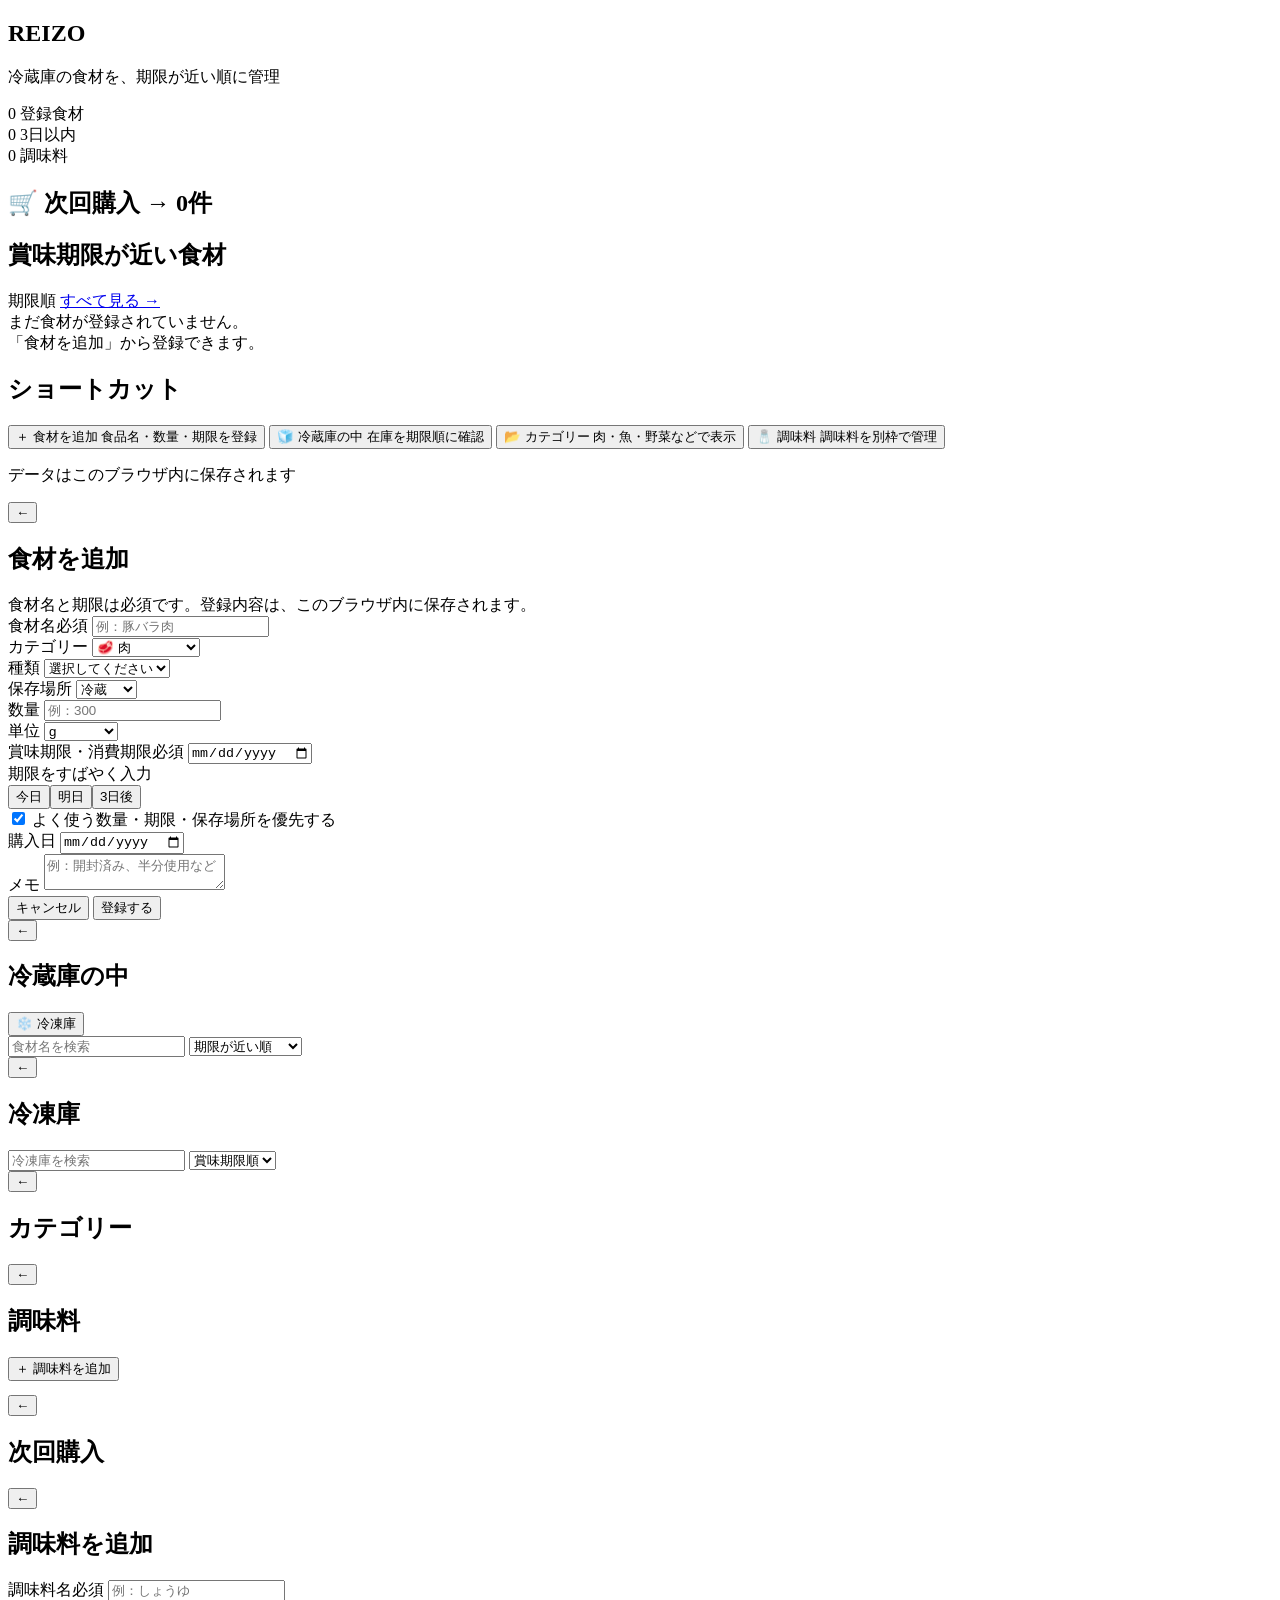
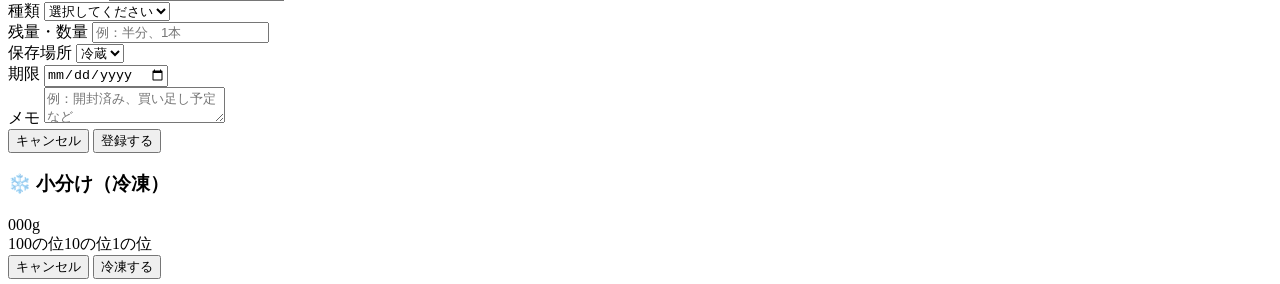
==== commit 22a5e187: "Add initial index.html for REIZO app Initial commit of the index.html file for the REIZO application" ====
--- a/index.html
+++ b/index.html
@@ -1,4382 +1,544 @@
-<!DOCTYPE html>
-<html lang="ja">
-<head>
-  <meta charset="UTF-8">
-  <meta
-   name="viewport"
-    content="width=device-width, initial-scale=1, viewport-fit=cover"
-  >
-  <meta name="theme-color" content="#edf7f5">
-  <title>REIZO｜冷蔵庫管理</title>
-  <!-- REIZO frozen-food implementation: 2026-08-05 -->
-
-  <style>
-    :root {
-      --main: #19796b;
-      --main-dark: #105c52;
-      --main-light: #dff3ef;
-      --background: #f4f8f7;
-      --card: #ffffff;
-      --text: #1f2927;
-      --subtext: #697471;
-      --border: #d9e2df;
-      --danger: #d64545;
-      --warning: #e89024;
-      --yellow: #d6ac18;
-      --safe: #33985c;
-      --shadow: 0 7px 24px rgba(24, 67, 59, 0.09);
-    }
-
-    * {
-      box-sizing: border-box;
-    }
-
-    html {
-      scroll-behavior: smooth;
-    }
-
-    body {
-      margin: 0;
-      min-height: 100vh;
-      padding:
-        calc(14px + env(safe-area-inset-top))
-        14px
-        calc(36px + env(safe-area-inset-bottom));
-      color: var(--text);
-      background:
-        radial-gradient(circle at top, #edf9f6 0, var(--background) 360px);
-      font-family:
-        -apple-system,
-        BlinkMacSystemFont,
-        "Segoe UI",
-        "Helvetica Neue",
-        Arial,
-        sans-serif;
-    }
-
-    button,
-    input,
-    select,
-    textarea {
-      font: inherit;
-    }
-
-    button {
-      touch-action: manipulation;
-    }
-
-    .app {
-      width: 100%;
-      max-width: 560px;
-      margin: 0 auto;
-    }
-
-    .screen {
-      display: none;
-      animation: fadeIn 0.18s ease;
-    }
-
-    .screen.active {
-      display: block;
-    }
-
-    @keyframes fadeIn {
-      from {
-        opacity: 0;
-        transform: translateY(4px);
-      }
-
-      to {
-        opacity: 1;
-        transform: translateY(0);
-      }
-    }
-
-    .hero {
-      padding: 18px 8px 16px;
-      text-align: center;
-    }
-
-    .logo {
-      margin: 0;
-      color: var(--main-dark);
-      font-size: 38px;
-      font-weight: 900;
-      letter-spacing: 4px;
-    }
-
-    .subtitle {
-      margin: 6px 0 0;
-      color: var(--subtext);
-      font-size: 14px;
-    }
-
-    .summary-grid {
-      display: grid;
-      grid-template-columns: repeat(3, 1fr);
-      gap: 9px;
-      margin-bottom: 14px;
-    }
-
-    .summary-card {
-      padding: 14px 6px;
-      border: 1px solid rgba(25, 121, 107, 0.08);
-      border-radius: 17px;
-      background: var(--card);
-      box-shadow: var(--shadow);
-      text-align: center;
-    }
-
-    .summary-number {
-      display: block;
-      color: var(--main-dark);
-      font-size: 25px;
-      font-weight: 900;
-    }
-
-    .summary-label {
-      display: block;
-      margin-top: 3px;
-      color: var(--subtext);
-      font-size: 12px;
-    }
-
-    .card {
-      margin-bottom: 14px;
-      padding: 17px;
-      border: 1px solid rgba(25, 121, 107, 0.07);
-      border-radius: 19px;
-      background: var(--card);
-      box-shadow: var(--shadow);
-    }
-
-    .section-title {
-      display: flex;
-      align-items: center;
-      justify-content: space-between;
-      gap: 12px;
-      margin: 0 0 13px;
-      font-size: 20px;
-    }
-
-    .section-note {
-      color: var(--subtext);
-      font-size: 12px;
-      font-weight: 500;
-    }
-
-    .menu-grid {
-      display: grid;
-      grid-template-columns: repeat(2, 1fr);
-      gap: 11px;
-      margin-bottom: 14px;
-    }
-
-    .menu-button {
-      min-height: 108px;
-      padding: 16px 11px;
-      border: 1px solid rgba(25, 121, 107, 0.08);
-      border-radius: 19px;
-      color: var(--text);
-      background: var(--card);
-      box-shadow: var(--shadow);
-      cursor: pointer;
-      text-align: left;
-      transition:
-        transform 0.12s ease,
-        box-shadow 0.12s ease;
-    }
-
-    .menu-button:active {
-      transform: scale(0.97);
-      box-shadow: none;
-    }
-
-    .menu-icon {
-      display: block;
-      margin-bottom: 9px;
-      font-size: 27px;
-    }
-
-    .menu-title {
-      display: block;
-      font-size: 17px;
-      font-weight: 800;
-    }
-
-    .menu-description {
-      display: block;
-      margin-top: 4px;
-      color: var(--subtext);
-      font-size: 12px;
-      line-height: 1.4;
-    }
-
-    .page-header {
-      display: flex;
-      align-items: center;
-      gap: 11px;
-      padding: 9px 0 15px;
-    }
-
-    .page-header h2 {
-      margin: 0;
-      font-size: 25px;
-    }
-
-    .back-button {
-      flex: 0 0 auto;
-      width: 44px;
-      height: 44px;
-      border: 1px solid var(--border);
-      border-radius: 14px;
-      color: var(--main-dark);
-      background: white;
-      cursor: pointer;
-      font-size: 22px;
-      font-weight: bold;
-      box-shadow: 0 4px 13px rgba(0, 0, 0, 0.06);
-    }
-
-    .field {
-      margin-bottom: 14px;
-    }
-
-    label {
-      display: block;
-      margin-bottom: 6px;
-      font-size: 14px;
-      font-weight: 800;
-    }
-
-    .required {
-      margin-left: 4px;
-      color: var(--danger);
-      font-size: 11px;
-    }
-
-    input,
-    select,
-    textarea {
-      width: 100%;
-      padding: 13px 14px;
-      border: 1px solid var(--border);
-      border-radius: 13px;
-      outline: none;
-      color: var(--text);
-      background: white;
-      font-size: 16px;
-      transition:
-        border-color 0.15s ease,
-        box-shadow 0.15s ease;
-    }
-
-    textarea {
-      min-height: 85px;
-      resize: vertical;
-    }
-
-    input:focus,
-    select:focus,
-    textarea:focus {
-      border-color: var(--main);
-      box-shadow: 0 0 0 3px rgba(25, 121, 107, 0.12);
-    }
-
-    .two-columns {
-      display: grid;
-      grid-template-columns: 1fr 1fr;
-      gap: 11px;
-    }
-
-    .button-row {
-      display: grid;
-      grid-template-columns: 1fr 1fr;
-      gap: 10px;
-      margin-top: 18px;
-    }
-
-    .primary-button,
-    .secondary-button,
-    .danger-button {
-      width: 100%;
-      min-height: 49px;
-      padding: 12px;
-      border-radius: 14px;
-      cursor: pointer;
-      font-weight: 800;
-    }
-
-    .primary-button {
-      border: none;
-      color: white;
-      background: var(--main);
-    }
-
-    .primary-button:active {
-      background: var(--main-dark);
-    }
-
-    .secondary-button {
-      border: 1px solid var(--border);
-      color: var(--text);
-      background: white;
-    }
-
-    .danger-button {
-      border: 1px solid #f1c4c4;
-      color: var(--danger);
-      background: #fff7f7;
-    }
-
-    .notice {
-      margin-bottom: 15px;
-      padding: 12px 13px;
-      border-radius: 13px;
-      color: #245e55;
-      background: var(--main-light);
-      font-size: 13px;
-      line-height: 1.55;
-    }
-
-    .search-area {
-      display: grid;
-      grid-template-columns: 1fr 125px;
-      gap: 9px;
-      margin-bottom: 13px;
-    }
-
-    .category-tabs {
-      display: flex;
-      gap: 8px;
-      margin: 0 -2px 14px;
-      padding: 2px 2px 6px;
-      overflow-x: auto;
-      scrollbar-width: none;
-    }
-
-    .category-tabs::-webkit-scrollbar {
-      display: none;
-    }
-
-    .chip {
-      flex: 0 0 auto;
-      padding: 9px 14px;
-      border: 1px solid var(--border);
-      border-radius: 999px;
-      color: var(--subtext);
-      background: white;
-      cursor: pointer;
-      font-size: 13px;
-      font-weight: 700;
-    }
-
-    .chip.active {
-      border-color: var(--main);
-      color: white;
-      background: var(--main);
-    }
-
-    .food-item {
-      position: relative;
-      margin-bottom: 10px;
-      padding: 15px 14px 13px 17px;
-      border: 1px solid rgba(0, 0, 0, 0.04);
-      border-left: 6px solid var(--safe);
-      border-radius: 16px;
-      background: white;
-      box-shadow: 0 4px 14px rgba(25, 67, 59, 0.07);
-    }
-
-    .food-item.expired {
-      border-left-color: var(--danger);
-      background: #fff4f4;
-    }
-
-    .food-item.today {
-      border-left-color: var(--danger);
-      background: #fff4f4;
-    }
-
-    .food-item.soon {
-      border-left-color: var(--warning);
-      background: #fff9ef;
-    }
-
-    .food-item.week {
-      border-left-color: var(--yellow);
-      background: #fffcef;
-    }
-
-    .food-item.safe {
-      border-left-color: var(--safe);
-      background: #f8fff9;
-    }
-
-    .food-heading {
-      display: flex;
-      align-items: flex-start;
-      justify-content: space-between;
-      gap: 10px;
-    }
-
-    .food-name {
-      margin: 0;
-      font-size: 18px;
-      font-weight: 900;
-      overflow-wrap: anywhere;
-    }
-
-    .status-badge {
-      flex: 0 0 auto;
-      padding: 5px 8px;
-      border-radius: 999px;
-      color: white;
-      background: var(--safe);
-      font-size: 11px;
-      font-weight: 800;
-    }
-
-    .status-badge.expired {
-    background: #333333;
-}
-
-.status-badge.today {
-    background: var(--danger);
-}
-
-    .status-badge.soon {
-      background: var(--warning);
-    }
-
-    .status-badge.week {
-      background: var(--yellow);
-    }
-
-    .food-info {
-      margin-top: 7px;
-      color: var(--subtext);
-      font-size: 13px;
-      line-height: 1.6;
-    }
-
-    .food-note {
-      margin-top: 6px;
-      padding-top: 6px;
-      border-top: 1px dashed rgba(0, 0, 0, 0.1);
-      color: #4f5e5a;
-      font-size: 12px;
-    }
-
-    .item-actions {
-      display: flex;
-      justify-content: flex-end;
-      gap: 7px;
-      margin-top: 10px;
-    }
-
-    .small-button {
-      padding: 7px 11px;
-      border: 1px solid var(--border);
-      border-radius: 10px;
-      background: white;
-      cursor: pointer;
-      font-size: 12px;
-      font-weight: 700;
-    }
-
-    .small-button.delete {
-      border-color: #f0caca;
-      color: var(--danger);
-      background: #fffafa;
-    }
-
-    .empty {
-      padding: 28px 15px;
-      border: 1px dashed var(--border);
-      border-radius: 16px;
-      color: var(--subtext);
-      background: rgba(255, 255, 255, 0.7);
-      text-align: center;
-      font-size: 14px;
-      line-height: 1.6;
-    }
-
-    .category-block {
-      margin-bottom: 14px;
-    }
-
-    .category-heading {
-      display: flex;
-      align-items: center;
-      justify-content: space-between;
-      margin: 0 0 9px;
-      padding: 0 3px;
-    }
-
-    .category-heading h3 {
-      margin: 0;
-      font-size: 18px;
-    }
-
-    .category-count {
-      color: var(--subtext);
-      font-size: 12px;
-    }
-
-    .footer-note {
-      margin: 21px 0 5px;
-      color: var(--subtext);
-      text-align: center;
-      font-size: 11px;
-    }
-
-    .toast {
-      position: fixed;
-      z-index: 100;
-      right: 16px;
-      bottom: calc(18px + env(safe-area-inset-bottom));
-      left: 16px;
-      max-width: 520px;
-      margin: 0 auto;
-      padding: 13px 16px;
-      border-radius: 14px;
-      color: white;
-      background: #263632;
-      box-shadow: 0 8px 25px rgba(0, 0, 0, 0.22);
-      opacity: 0;
-      pointer-events: none;
-      text-align: center;
-      transform: translateY(18px);
-      transition:
-        opacity 0.22s ease,
-        transform 0.22s ease;
-    }
-
-    .toast.show {
-      opacity: 1;
-      transform: translateY(0);
-    }
-
-
-    .auto-detect-note {
-      min-height: 20px;
-      margin-top: 7px;
-      color: var(--main-dark);
-      font-size: 12px;
-      font-weight: 700;
-    }
-
-    .quick-date-row {
-      display: flex;
-      flex-wrap: wrap;
-      gap: 7px;
-      margin-top: 9px;
-    }
-
-    .quick-date-button {
-      padding: 7px 11px;
-      border: 1px solid var(--border);
-      border-radius: 999px;
-      color: var(--main-dark);
-      background: white;
-      cursor: pointer;
-      font-size: 12px;
-      font-weight: 800;
-    }
-
-
-    .suggestion-label {
-      margin: 7px 0 6px;
-      color: var(--subtext);
-      font-size: 12px;
-      font-weight: 700;
-    }
-
-    .suggestion-row {
-      display: flex;
-      flex-wrap: wrap;
-      gap: 7px;
-      margin-top: 7px;
-    }
-
-    .suggestion-button {
-      padding: 8px 11px;
-      border: 1px solid var(--border);
-      border-radius: 999px;
-      color: var(--main-dark);
-      background: white;
-      cursor: pointer;
-      font-size: 12px;
-      font-weight: 800;
-    }
-
-    .suggestion-button.learned {
-      border-color: var(--main);
-      background: var(--main-light);
-    }
-
-    .drink-variant-card {
-      margin-top: 10px;
-      padding: 11px;
-      border: 1px solid var(--border);
-      border-radius: 13px;
-      background: #f8fbfa;
-    }
-
-    .drink-capacity-display {
-      margin-top: 8px;
-      color: var(--main-dark);
-      font-size: 13px;
-      font-weight: 800;
-    }
-
-    .learning-toggle {
-      display: flex;
-      align-items: center;
-      gap: 8px;
-      margin-top: 10px;
-      color: var(--subtext);
-      font-size: 12px;
-      font-weight: 700;
-    }
-
-    .learning-toggle input {
-      width: auto;
-      margin: 0;
-    }
-
-
-    /* ホーム画面：期限一覧とショートカットをコンパクト表示 */
-    #homeScreen .hero {
-      padding: 10px 8px 11px;
-    }
-
-    #homeScreen .logo {
-      font-size: 32px;
-    }
-
-    #homeScreen .subtitle {
-      margin-top: 3px;
-      font-size: 12px;
-    }
-
-    #homeScreen .summary-grid {
-      gap: 8px;
-      margin-bottom: 10px;
-    }
-
-    #homeScreen .summary-card {
-      padding: 10px 5px;
-      border-radius: 15px;
-    }
-
-    #homeScreen .summary-number {
-      font-size: 22px;
-    }
-
-    #homeScreen .summary-label {
-      font-size: 11px;
-    }
-
-    #homeScreen .home-shopping-card {
-      margin-bottom: 10px;
-      padding: 13px 15px;
-      cursor: pointer;
-    }
-
-    #homeScreen .home-shopping-card .section-title {
-      margin: 0;
-      font-size: 17px;
-    }
-
-    #homeScreen .home-urgent-card {
-      margin-bottom: 10px;
-      padding: 14px;
-    }
-
-    .home-urgent-header {
-      display: flex;
-      align-items: center;
-      justify-content: space-between;
-      gap: 9px;
-      margin-bottom: 7px;
-    }
-
-    .home-urgent-header .section-title {
-      margin: 0;
-      font-size: 17px;
-    }
-
-    .home-urgent-links {
-      display: flex;
-      align-items: center;
-      gap: 9px;
-      white-space: nowrap;
-    }
-
-    .home-view-all {
-      color: var(--main-dark);
-      font-size: 11px;
-      font-weight: 800;
-      text-decoration: none;
-    }
-
-    .home-urgent-list {
-      overflow: hidden;
-      border: 1px solid rgba(25, 121, 107, 0.07);
-      border-radius: 14px;
-      background: white;
-    }
-
-    .home-urgent-row {
-      display: grid;
-      grid-template-columns: minmax(0, 1fr) auto 16px;
-      align-items: center;
-      gap: 8px;
-      min-height: 55px;
-      padding: 8px 10px;
-      border: 0;
-      border-bottom: 1px solid #edf1ef;
-      color: var(--text);
-      background: white;
-      cursor: pointer;
-      text-align: left;
-    }
-
-    .home-urgent-row:last-child {
-      border-bottom: 0;
-    }
-
-    .home-urgent-row:active {
-      background: #f4faf8;
-    }
-
-    .home-urgent-main {
-      min-width: 0;
-    }
-
-    .home-urgent-topline {
-      display: flex;
-      align-items: baseline;
-      gap: 7px;
-      min-width: 0;
-    }
-
-    .home-urgent-name {
-      min-width: 0;
-      overflow: hidden;
-      font-size: 15px;
-      font-weight: 900;
-      text-overflow: ellipsis;
-      white-space: nowrap;
-    }
-
-    .home-urgent-amount {
-      flex: 0 0 auto;
-      color: var(--subtext);
-      font-size: 11px;
-      font-weight: 700;
-    }
-
-    .home-urgent-meta {
-      margin-top: 3px;
-      overflow: hidden;
-      color: var(--subtext);
-      font-size: 11px;
-      text-overflow: ellipsis;
-      white-space: nowrap;
-    }
-
-    .home-status-badge {
-      padding: 5px 7px;
-      border-radius: 999px;
-      color: white;
-      background: var(--safe);
-      font-size: 10px;
-      font-weight: 900;
-      white-space: nowrap;
-    }
-
-    .home-status-badge.expired {
-      background: #333333;
-    }
-
-    .home-status-badge.today {
-      background: var(--danger);
-    }
-
-    .home-status-badge.soon {
-      background: var(--warning);
-    }
-
-    .home-status-badge.week {
-      background: var(--yellow);
-    }
-
-    .home-urgent-chevron {
-      color: #8b9794;
-      font-size: 18px;
-      font-weight: 900;
-    }
-
-    #homeScreen .home-empty {
-      padding: 15px 10px;
-      border: 1px dashed var(--border);
-      border-radius: 14px;
-      color: var(--subtext);
-      background: rgba(255, 255, 255, 0.7);
-      text-align: center;
-      font-size: 12px;
-      line-height: 1.5;
-    }
-
-    #homeScreen .home-shortcut-title {
-      margin: 0 0 7px 2px;
-      font-size: 13px;
-    }
-
-    #homeScreen .menu-grid {
-      gap: 8px;
-      margin-bottom: 9px;
-    }
-
-    #homeScreen .menu-button {
-      display: flex;
-      align-items: center;
-      gap: 9px;
-      min-height: 58px;
-      padding: 9px 11px;
-      border-radius: 15px;
-    }
-
-    #homeScreen .menu-icon {
-      flex: 0 0 auto;
-      margin: 0;
-      font-size: 21px;
-    }
-
-    #homeScreen .menu-title {
-      font-size: 14px;
-    }
-
-    #homeScreen .menu-description {
-      display: none;
-    }
-
-    #homeScreen .footer-note {
-      margin: 12px 0 4px;
-      font-size: 10px;
-    }
-
-    @media (max-width: 390px) {
-      .two-columns,
-      .button-row {
-        grid-template-columns: 1fr;
-      }
-
-      .search-area {
-        grid-template-columns: 1fr;
-      }
-
-      .menu-button {
-        min-height: 100px;
-      }
-    }
-  </style>
-</head>
-
-<body>
-  <main class="app">
-
-    <!-- ホーム -->
-    <section id="homeScreen" class="screen active">
-      <header class="hero">
-        <h1 class="logo">REIZO</h1>
-        <p class="subtitle">冷蔵庫の食材を、期限が近い順に管理</p>
-      </header>
-
-      <div class="summary-grid">
-        <div class="summary-card">
-          <span id="totalCount" class="summary-number">0</span>
-          <span class="summary-label">登録食材</span>
-        </div>
-
-        <div class="summary-card">
-          <span id="urgentCount" class="summary-number">0</span>
-          <span class="summary-label">3日以内</span>
-        </div>
-
-        <div class="summary-card">
-          <span id="seasoningCount" class="summary-number">0</span>
-          <span class="summary-label">調味料</span>
-        </div>
-      </div>
-<div class="card home-shopping-card" role="button" tabindex="0" onclick="showShoppingList()">
-    <h2 class="section-title">
-        🛒 次回購入 <span class="section-note">→</span>
-        <span class="section-note" id="shoppingCount">0件</span>
-    </h2>
-
-</div>
-      <div class="card home-urgent-card">
-        <div class="home-urgent-header">
-          <h2 class="section-title">賞味期限が近い食材</h2>
-          <div class="home-urgent-links">
-            <span class="section-note">期限順</span>
-            <a href="#"
-              id="viewAllUrgent"
-              class="home-view-all"
-              onclick="document.getElementById('stockSort').value='expiry'; showScreen('stockScreen'); renderStock(); return false;">
-              すべて見る →
-            </a>
-          </div>
-        </div>
-        <div id="urgentList"></div>
-      </div>
-
-      <h2 class="home-shortcut-title">ショートカット</h2>
-      <div class="menu-grid">
-        <button
-          class="menu-button"
-          type="button"
-          onclick="openAddFood()"
-        >
-          <span class="menu-icon">＋</span>
-          <span class="menu-title">食材を追加</span>
-          <span class="menu-description">
-            食品名・数量・期限を登録
-          </span>
-        </button>
-
-        <button
-          class="menu-button"
-          type="button"
-          onclick="document.getElementById('stockSort').value='expiry'; showScreen('stockScreen'); renderStock();"
-        >
-          <span class="menu-icon">🧊</span>
-          <span class="menu-title">冷蔵庫の中</span>
-          <span class="menu-description">
-            在庫を期限順に確認
-          </span>
-        </button>
-
-        <button
-          class="menu-button"
-          type="button"
-          onclick="showScreen('categoryScreen')"
-        >
-          <span class="menu-icon">📂</span>
-          <span class="menu-title">カテゴリー</span>
-          <span class="menu-description">
-            肉・魚・野菜などで表示
-          </span>
-        </button>
-
-        <button
-          class="menu-button"
-          type="button"
-          onclick="showScreen('seasoningScreen')"
-        >
-          <span class="menu-icon">🧂</span>
-          <span class="menu-title">調味料</span>
-          <span class="menu-description">
-            調味料を別枠で管理
-          </span>
-        </button>
-      </div>
-
-      <p class="footer-note">
-        データはこのブラウザ内に保存されます
-      </p>
-    </section>
-
-    <!-- 食材追加・編集 -->
-    <section id="addScreen" class="screen">
-      <header class="page-header">
-        <button
-          class="back-button"
-          type="button"
-          onclick="showScreen('homeScreen')"
-          aria-label="戻る"
-        >
-          ←
-        </button>
-
-        <h2 id="foodFormTitle">食材を追加</h2>
-      </header>
-
-      <div class="card">
-        <div class="notice">
-          食材名と期限は必須です。登録内容は、このブラウザ内に保存されます。
-        </div>
-
-        <input id="editingFoodId" type="hidden">
-
-        <div class="field">
-          <label for="foodName">
-            食材名<span class="required">必須</span>
-          </label>
-
-          <input
-            id="foodName"
-            type="text"
-            maxlength="40"
-            placeholder="例：豚バラ肉"
-            autocomplete="off"
-            list="foodSuggestions"
-            oninput="autoSelectFoodCategory()"
-          >
-          <datalist id="foodSuggestions"></datalist>
-          <div id="foodAutoDetectNote" class="auto-detect-note"></div>
-          <div id="drinkVariantSuggestionArea" class="drink-variant-card" style="display:none;">
-            <div class="suggestion-label">商品・容量候補</div>
-            <div id="drinkVariantSuggestionButtons" class="suggestion-row"></div>
-            <div id="drinkCapacityDisplay" class="drink-capacity-display"></div>
-          </div>
-          <input id="foodCapacity" type="hidden">
-          <input id="drinkVariantLearningKey" type="hidden">
-        </div>
-
-        <div class="two-columns">
-          <div class="field">
-            <label for="foodCategory">カテゴリー</label>
-
-            <select id="foodCategory" onchange="handleManualCategoryChange()">
-              <option value="肉">🥩 肉</option>
-              <option value="魚">🐟 魚</option>
-              <option value="野菜">🥬 野菜</option>
-              <option value="果物">🍎 果物</option>
-              <option value="卵・乳製品">🥚 卵・乳製品</option>
-              <option value="主食">🍚 主食</option>
-              <option value="飲み物">🥤 飲み物</option>
-              <option value="冷凍食品">❄️ 冷凍食品</option>
-              <option value="加工食品">🍱 加工食品</option>
-              <option value="その他">📦 その他</option>
-            </select>
-          </div>
-          <div class="field" id="foodTypeField" style="display:none;">
-  <label for="foodType">種類</label>
-
-  <select id="foodType" onchange="handleManualTypeChange()">
-    <option value="">選択してください</option>
-    
-    
-    
-  </select>
-</div>
-
-          <div class="field">
-            <label for="foodLocation">保存場所</label>
-
-            <select id="foodLocation" onchange="handleManualLocationChange()">
-              <option value="冷蔵">冷蔵</option>
-              <option value="冷凍">冷凍</option>
-              <option value="野菜室">野菜室</option>
-              <option value="常温">常温</option>
-            </select>
-          </div>
-        </div>
-
-        <div class="two-columns">
-          <div class="field">
-            <label for="foodAmount">数量</label>
-
-            <input
-              id="foodAmount"
-              type="number"
-              min="0"
-              step="any"
-              inputmode="decimal"
-              placeholder="例：300"
-            >
-          </div>
-
-          <div class="field">
-            <label for="foodUnit">単位</label>
-
-            <select id="foodUnit" onchange="handleManualUnitChange()">
-              <option value="g">g</option>
-              <option value="kg">kg</option>
-              <option value="個">個</option>
-              <option value="丁">丁</option>
-              <option value="本">本</option>
-              <option value="房">房</option>
-              <option value="束">束</option>
-              <option value="玉">玉</option>
-              <option value="枚">枚</option>
-              <option value="切れ">切れ</option>
-              <option value="尾">尾</option>
-              <option value="袋">袋</option>
-              <option value="パック">パック</option>
-              <option value="箱">箱</option>
-              <option value="ml">ml</option>
-              <option value="L">L</option>
-              <option value="食">食</option>
-              <option value="">単位なし</option>
-            </select>
-          </div>
-        </div>
-
-        <div id="amountSuggestionArea" class="field" style="display:none;">
-          <div class="suggestion-label">数量候補（候補外は手入力できます）</div>
-          <div id="amountSuggestionButtons" class="suggestion-row"></div>
-        </div>
-
-        <div class="field">
-          <label for="foodExpiry">
-            賞味期限・消費期限<span class="required">必須</span>
-          </label>
-
-          <input id="foodExpiry" type="date">
-          <div class="suggestion-label">期限をすばやく入力</div>
-          <div id="expirySuggestionButtons" class="quick-date-row" aria-label="期限のクイック入力"></div>
-          <label class="learning-toggle">
-            <input id="foodLearningEnabled" type="checkbox" checked onchange="toggleFoodLearning()">
-            よく使う数量・期限・保存場所を優先する
-          </label>
-        </div>
-
-        <div class="field">
-          <label for="foodPurchaseDate">購入日</label>
-          <input id="foodPurchaseDate" type="date">
-        </div>
-
-        <div class="field">
-          <label for="foodNote">メモ</label>
-
-          <textarea
-            id="foodNote"
-            maxlength="120"
-            placeholder="例：開封済み、半分使用など"
-          ></textarea>
-        </div>
-
-        <div class="button-row">
-          <button
-            class="secondary-button"
-            type="button"
-            onclick="cancelFoodForm()"
-          >
-            キャンセル
-          </button>
-
-          <button
-            id="foodSaveButton"
-            class="primary-button"
-            type="button"
-            onclick="saveFoodFromForm()"
-          >
-            登録する
-          </button>
-        </div>
-      </div>
-    </section>
-
-    <!-- 冷蔵庫内 -->
-    <section id="stockScreen" class="screen">
-      <header class="page-header">
-        <button
-          class="back-button"
-          type="button"
-          onclick="showScreen('homeScreen')"
-          aria-label="戻る"
-        >
-          ←
-        </button>
-
-        <h2>冷蔵庫の中</h2>
-      </header>
-
-      <div class="search-area">
-        <input
-          id="stockSearch"
-          type="search"
-          placeholder="食材名を検索"
-          oninput="renderStock()"
-        >
-
-        <select id="stockSort" onchange="renderStock()">
-          <option value="expiry">期限が近い順</option>
-          <option value="newest">登録が新しい順</option>
-          <option value="name">名前順</option>
-        </select>
-      </div>
-
-      <div id="stockCategoryTabs" class="category-tabs"></div>
-      <div id="stockList"></div>
-    </section>
-
-    <!-- カテゴリー -->
-    <section id="categoryScreen" class="screen">
-      <header class="page-header">
-        <button
-          class="back-button"
-          type="button"
-          onclick="showScreen('homeScreen')"
-          aria-label="戻る"
-        >
-          ←
-        </button>
-
-        <h2>カテゴリー</h2>
-      </header>
-
-      <div id="categoryList"></div>
-    </section>
-
-    <!-- 調味料 -->
-    <section id="seasoningScreen" class="screen">
-      <header class="page-header">
-        <button
-          class="back-button"
-          type="button"
-          onclick="showScreen('homeScreen')"
-          aria-label="戻る"
-        >
-          ←
-        </button>
-
-        <h2>調味料</h2>
-      </header>
-
-      <button
-        class="primary-button"
-        type="button"
-        onclick="openAddSeasoning()"
-        style="margin-bottom: 14px;"
-      >
-        ＋ 調味料を追加
-      </button>
-
-      <div id="seasoningList"></div>
-    </section>
-<!-- 次回購入 -->
-    <section id="shoppingScreen" class="screen">
-      <header class="page-header">
-        <button
-          class="back-button"
-          type="button"
-          onclick="showScreen('homeScreen')"
-          aria-label="戻る"
-        >
-          ←
-        </button>
-
-        <h2>次回購入</h2>
-      </header>
-
-      <div id="shoppingFoodList"></div>
-    </section>
-    <!-- 調味料追加・編集 -->
-    <section id="seasoningFormScreen" class="screen">
-      <header class="page-header">
-        <button
-          class="back-button"
-          type="button"
-          onclick="showScreen('seasoningScreen')"
-          aria-label="戻る"
-        >
-          ←
-        </button>
-
-        <h2 id="seasoningFormTitle">調味料を追加</h2>
-      </header>
-
-      <div class="card">
-        <input id="editingSeasoningId" type="hidden">
-
-        <div class="field">
-          <label for="seasoningName">
-            調味料名<span class="required">必須</span>
-          </label>
-
-          <input
-            id="seasoningName"
-            type="text"
-            maxlength="40"
-            placeholder="例：しょうゆ"
-          oninput="autoSelectSeasoningType()"
-          >
-        </div>
-<div class="field">
-  <label for="seasoningType">種類</label>
-
-  <select id="seasoningType">
-    <option value="">選択してください</option>
-    <option value="基本調味料">🧂 基本調味料</option>
-    <option value="ソース">🥫 ソース</option>
-    <option value="油">🫗 油</option>
-    <option value="だし">🍲 だし</option>
-    <option value="香辛料">🌶️ 香辛料</option>
-    <option value="ドレッシング">🥗 ドレッシング</option>
-    <option value="その他">📦 その他</option>
-  </select>
-</div>
-        <div class="two-columns">
-          <div class="field">
-            <label for="seasoningAmount">残量・数量</label>
-
-            <input
-              id="seasoningAmount"
-              type="text"
-              maxlength="30"
-              placeholder="例：半分、1本"
-            >
-          </div>
-
-          <div class="field">
-            <label for="seasoningLocation">保存場所</label>
-
-            <select id="seasoningLocation">
-              <option value="冷蔵">冷蔵</option>
-              <option value="常温">常温</option>
-              <option value="冷凍">冷凍</option>
-            </select>
-          </div>
-        </div>
-
-        <div class="field">
-          <label for="seasoningExpiry">期限</label>
-          <input id="seasoningExpiry" type="date">
-        </div>
-
-        <div class="field">
-          <label for="seasoningNote">メモ</label>
-
-          <textarea
-            id="seasoningNote"
-            maxlength="120"
-            placeholder="例：開封済み、買い足し予定など"
-          ></textarea>
-        </div>
-
-        <div class="button-row">
-          <button
-            class="secondary-button"
-            type="button"
-            onclick="showScreen('seasoningScreen')"
-          >
-            キャンセル
-          </button>
-
-          <button
-            id="seasoningSaveButton"
-            class="primary-button"
-            type="button"
-            onclick="saveSeasoningFromForm()"
-          >
-            登録する
-          </button>
-        </div>
-      </div>
-    </section>
-
-  </main>
-
-  <div id="toast" class="toast"></div>
-
-  <script>
-    const FOOD_STORAGE_KEY = "reizo_foods_v1";
-    const SEASONING_STORAGE_KEY = "reizo_seasonings_v1";
-    const FOOD_PREFERENCES_STORAGE_KEY = "reizo_food_preferences_v1";
-    const FOOD_LEARNING_ENABLED_KEY = "reizo_food_learning_enabled_v1";
-    const DRINK_VARIANT_PREFERENCES_STORAGE_KEY = "reizo_drink_variant_preferences_v1";
-
-    let foods = readStorage(FOOD_STORAGE_KEY);
-    let seasonings = readStorage(SEASONING_STORAGE_KEY);
-    let selectedStockCategory = "すべて";
-    let toastTimer = null;
-    let foodCategoryManuallyChanged = false;
-    let foodTypeManuallyChanged = false;
-    let foodUnitManuallyChanged = false;
-    let foodLocationManuallyChanged = false;
-    let foodPreferences = readObjectStorage(FOOD_PREFERENCES_STORAGE_KEY);
-    let foodLearningEnabled = localStorage.getItem(FOOD_LEARNING_ENABLED_KEY) !== "false";
-    let drinkVariantPreferences = readObjectStorage(DRINK_VARIANT_PREFERENCES_STORAGE_KEY);
-
-    function readStorage(key) {
-      try {
-        const data = JSON.parse(localStorage.getItem(key));
-        return Array.isArray(data) ? data : [];
-      } catch (error) {
-        return [];
-      }
-    }
-
-    function readObjectStorage(key) {
-      try {
-        const data = JSON.parse(localStorage.getItem(key));
-        return data && typeof data === "object" && !Array.isArray(data) ? data : {};
-      } catch (error) {
-        return {};
-      }
-    }
-
-    function writeStorage(key, value) {
-      localStorage.setItem(key, JSON.stringify(value));
-    }
-
-    function saveFoods() {
-      writeStorage(FOOD_STORAGE_KEY, foods);
-    }
-
-    function saveSeasonings() {
-      writeStorage(SEASONING_STORAGE_KEY, seasonings);
-    }
-
-    function showScreen(screenId) {
-      document.querySelectorAll(".screen").forEach(function(screen) {
-        screen.classList.remove("active");
-      });
-
-      const target = document.getElementById(screenId);
-
-      if (!target) {
-        return;
-      }
-
-      target.classList.add("active");
-
-      if (screenId === "homeScreen") {
-        renderHome();
-      }
-
-      if (screenId === "stockScreen") {
-        renderStockCategoryTabs();
-        renderStock();
-      }
-
-      if (screenId === "categoryScreen") {
-        renderCategories();
-      }
-
-      if (screenId === "seasoningScreen") {
-        renderSeasonings();
-      }
-
-      if (screenId === "shoppingScreen") {
-        renderShoppingList();
-      }
-
-      window.scrollTo({
-        top: 0,
-        behavior: "smooth"
-      });
-    }
-
-    function renderHome() {
-      document.getElementById("totalCount").textContent = foods.length;
-      document.getElementById("seasoningCount").textContent =
-        seasonings.length;
-const shoppingFoodCount = foods.filter(function(food) {
-        return Boolean(food.shopping || food.buyNext);
-      }).length;
-
-      const shoppingSeasoningCount = seasonings.filter(function(item) {
-        return Boolean(item.buyNext);
-      }).length;
-
-      document.getElementById("shoppingCount").textContent =
-        shoppingFoodCount + shoppingSeasoningCount + "件";
-      const urgentFoods = sortFoodsByExpiry(foods).filter(function(food) {
-        return getDaysLeft(food.expiry) <= 3;
-      });
-
-      document.getElementById("urgentCount").textContent =
-        urgentFoods.length;
-
-      const urgentList = document.getElementById("urgentList");
-
-      if (foods.length === 0) {
-        urgentList.innerHTML =
-          '<div class="home-empty">まだ食材が登録されていません。<br>「食材を追加」から登録できます。</div>';
-        return;
-      }
-
-      const displayFoods = sortFoodsByExpiry(foods).filter(function(food) {
-        return getDaysLeft(food.expiry) <= 7;
-      });
-
-      if (displayFoods.length === 0) {
-        urgentList.innerHTML =
-          '<div class="home-empty">7日以内に期限が来る食材はありません。</div>';
-        return;
-      }
-
-      urgentList.innerHTML =
-        '<div class="home-urgent-list">' +
-        displayFoods
-          .slice(0, 5)
-          .map(function(food) {
-            return createHomeUrgentHtml(food);
-          })
-          .join("") +
-        "</div>";
-    }
-
-    function openAddFood() {
-      resetFoodForm();
-      
-  
-  
-
-    document.getElementById("foodPurchaseDate").value =
-        getTodayString();
-
-      document.getElementById("foodPurchaseDate").value =
-        getTodayString();
-
-      document.getElementById("foodFormTitle").textContent =
-        "食材を追加";
-
-      document.getElementById("foodSaveButton").textContent =
-        "登録する";
-
-      syncFoodLearningToggle();
-      renderFoodInputSuggestions();
-      showScreen("addScreen");
-    }
-
-    function editFood(id) {
-      const food = foods.find(function(item) {
-        return item.id === id;
-      });
-
-      if (!food) {
-        return;
-      }
-
-      document.getElementById("editingFoodId").value = food.id;
-      document.getElementById("foodName").value = food.name || "";
-      document.getElementById("foodCategory").value =
-        food.category || "その他";
-      setDefaultUnitByCategory(true);
-      document.getElementById("foodType").value = food.type || "";
-
-      document.getElementById("foodLocation").value =
-        food.location || "冷蔵";
-
-      document.getElementById("foodAmount").value =
-        food.amount ?? "";
-
-      document.getElementById("foodUnit").value =
-        food.unit ?? "";
-
-      document.getElementById("foodExpiry").value =
-        food.expiry || "";
-
-      document.getElementById("foodPurchaseDate").value =
-        food.purchaseDate || "";
-
-      document.getElementById("foodNote").value =
-        food.note || "";
-
-      document.getElementById("foodCapacity").value = food.capacity || "";
-      document.getElementById("drinkVariantLearningKey").value = food.drinkVariantLearningKey || "";
-      renderDrinkVariantSuggestions();
-
-      document.getElementById("foodFormTitle").textContent =
-        "食材を編集";
-
-      document.getElementById("foodSaveButton").textContent =
-        "変更を保存";
-      foodCategoryManuallyChanged = false;
-      foodTypeManuallyChanged = false;
-      foodUnitManuallyChanged = false;
-      foodLocationManuallyChanged = false;
-      updateAutoDetectNote("");
-
-      showScreen("addScreen");
-    }
-
-    function saveFoodFromForm() {
-      const editingId =
-        document.getElementById("editingFoodId").value;
-
-      const name =
-        document.getElementById("foodName").value.trim();
-
-      const category =
-        document.getElementById("foodCategory").value;
-
-      const type =
-        document.getElementById("foodType").value;
-
-      const location =
-        document.getElementById("foodLocation").value;
-
-      const amount =
-        document.getElementById("foodAmount").value;
-
-      const unit =
-        document.getElementById("foodUnit").value;
-
-      const capacity =
-        document.getElementById("foodCapacity").value;
-
-      const drinkVariantLearningKey =
-        document.getElementById("drinkVariantLearningKey").value;
-
-      const expiry =
-        document.getElementById("foodExpiry").value;
-
-      const purchaseDate =
-        document.getElementById("foodPurchaseDate").value;
-
-      const note =
-        document.getElementById("foodNote").value.trim();
-
-      if (!name) {
-        alert("食材名を入力してください。");
-        document.getElementById("foodName").focus();
-        return;
-      }
-
-      if (!expiry) {
-        alert("賞味期限・消費期限を入力してください。");
-        document.getElementById("foodExpiry").focus();
-        return;
-      }
-
-      if (editingId) {
-        const foodIndex = foods.findIndex(function(food) {
-          return String(food.id) === String(editingId);
-        });
-
-        if (foodIndex !== -1) {
-          foods[foodIndex] = {
-            ...foods[foodIndex],
-            name: name,
-            category: category,
-            type: type,
-            location: location,
-            amount: amount,
-            unit: unit,
-            capacity: capacity,
-            drinkVariantLearningKey: drinkVariantLearningKey,
-            expiry: expiry,
-            purchaseDate: purchaseDate,
-            note: note,
-            updatedAt: new Date().toISOString()
-          };
-        }
-
-        showToast("食材を変更しました");
-      } else {
-        foods.push({
-          id: Date.now(),
-          name: name,
-          category: category,
-          type: type,
-          location: location,
-          amount: amount,
-          unit: unit,
-          capacity: capacity,
-          drinkVariantLearningKey: drinkVariantLearningKey,
-          expiry: expiry,
-          purchaseDate: purchaseDate,
-          note: note,
-          createdAt: new Date().toISOString(),
-          updatedAt: new Date().toISOString()
-        });
-
-        showToast("食材を登録しました");
-      }
-
-      learnFoodPreferences(name, amount, unit, expiry, purchaseDate, location);
-      learnDrinkVariant(drinkVariantLearningKey, name, capacity);
-      saveFoods();
-      resetFoodForm();
-      showScreen("homeScreen");
-    }
-
-    function cancelFoodForm() {
-      resetFoodForm();
-      showScreen("homeScreen");
-    }
-
-    function resetFoodForm() {
-      document.getElementById("editingFoodId").value = "";
-      document.getElementById("foodName").value = "";
-      document.getElementById("foodCategory").value = "肉";
-      setDefaultUnitByCategory(true);
-      document.getElementById("foodType").value = "";
-      document.getElementById("foodLocation").value = "冷蔵";
-      document.getElementById("foodAmount").value = "";
-      document.getElementById("foodUnit").value = "g";
-      document.getElementById("foodExpiry").value = "";
-      document.getElementById("foodPurchaseDate").value = "";
-      document.getElementById("foodNote").value = "";
-      document.getElementById("foodCapacity").value = "";
-      document.getElementById("drinkVariantLearningKey").value = "";
-      foodCategoryManuallyChanged = false;
-      foodTypeManuallyChanged = false;
-      foodUnitManuallyChanged = false;
-      foodLocationManuallyChanged = false;
-      updateAutoDetectNote("");
-    }
-
-    function deleteFood(id) {
-      const food = foods.find(function(item) {
-        return item.id === id;
-      });
-
-      if (!food) {
-        return;
-      }
-
-      const confirmed = confirm(
-        "「" + food.name + "」を削除しますか？"
-      );
-
-      if (!confirmed) {
-        return;
-      }
-
-      foods = foods.filter(function(item) {
-        return item.id !== id;
-      });
-
-      saveFoods();
-      renderHome();
-      renderStock();
-      renderCategories();
-      showToast("食材を削除しました");
-    }
-function toggleShoppingItem(id) {
-    const food = foods.find(function(item) {
-        return item.id === id;
-    });
-
-    if (!food) {
-        return;
-    }
-
-    const nextState = !Boolean(food.shopping || food.buyNext);
-    food.shopping = nextState;
-    food.buyNext = nextState;
-
-    saveFoods();
-    renderHome();
-    renderStock();
-    renderCategories();
-    renderShoppingList();
-
-    showToast(
-        nextState
-            ? "買い物リストに追加しました"
-            : "買い物リストから外しました"
-    );
-}
-    function renderStockCategoryTabs() {
-      const container =
-        document.getElementById("stockCategoryTabs");
-
-      const categories = [
-        "すべて",
-        ...new Set(
-          foods.map(function(food) {
-            return food.category || "その他";
-          })
-        )
-      ];
-
-      if (!categories.includes(selectedStockCategory)) {
-        selectedStockCategory = "すべて";
-      }
-
-      container.innerHTML = categories
-        .map(function(category) {
-          const activeClass =
-            category === selectedStockCategory ? " active" : "";
-
-          return (
-            '<button class="chip' +
-            activeClass +
-            '" type="button" onclick="setStockCategory(\'' +
-            escapeForAttribute(category) +
-            "')\">" +
-            escapeHtml(getCategoryDisplayName(category)) +
-            "</button>"
-          );
-        })
-        .join("");
-    }
-
-    function setStockCategory(category) {
-      selectedStockCategory = category;
-      renderStockCategoryTabs();
-      renderStock();
-    }
-
-    function renderStock() {
-      const stockList = document.getElementById("stockList");
-      const searchInput = document.getElementById("stockSearch");
-      const sortSelect = document.getElementById("stockSort");
-
-      const searchText = searchInput
-        ? searchInput.value.trim().toLowerCase()
-        : "";
-
-      const sortType = sortSelect
-        ? sortSelect.value
-        : "expiry";
-
-      let filteredFoods = foods.filter(function(food) {
-        const categoryMatches =
-          selectedStockCategory === "すべて" ||
-          food.category === selectedStockCategory;
-
-        const nameMatches =
-          !searchText ||
-          String(food.name).toLowerCase().includes(searchText);
-
-        return categoryMatches && nameMatches;
-      });
-
-      if (sortType === "expiry") {
-        filteredFoods = sortFoodsByExpiry(filteredFoods);
-      }
-
-      if (sortType === "newest") {
-        filteredFoods.sort(function(a, b) {
-          return Number(b.id) - Number(a.id);
-        });
-      }
-
-      if (sortType === "name") {
-        filteredFoods.sort(function(a, b) {
-          return String(a.name).localeCompare(
-            String(b.name),
-            "ja"
-          );
-        });
-      }
-
-      if (filteredFoods.length === 0) {
-        stockList.innerHTML = createEmptyHtml(
-          foods.length === 0
-            ? "まだ食材が登録されていません。"
-            : "条件に一致する食材がありません。"
-        );
-
-        return;
-      }
-
-      stockList.innerHTML = filteredFoods
-        .map(function(food) {
-          return createFoodHtml(food, true);
-        })
-        .join("");
-    }
-
-    function renderCategories() {
-      const categoryList =
-        document.getElementById("categoryList");
-
-      if (foods.length === 0) {
-        categoryList.innerHTML = createEmptyHtml(
-          "食材を登録すると、カテゴリー別に表示されます。"
-        );
-        return;
-      }
-
-      const categoryMap = {};
-
-      sortFoodsByExpiry(foods).forEach(function(food) {
-        const category = food.category || "その他";
-
-        if (!categoryMap[category]) {
-          categoryMap[category] = [];
-        }
-
-        categoryMap[category].push(food);
-      });
-
-      categoryList.innerHTML = Object.keys(categoryMap)
-        .sort(function(a, b) {
-          return a.localeCompare(b, "ja");
-        })
-        .map(function(category) {
-          const categoryFoods = categoryMap[category];
-
-          return (
-            '<section class="category-block">' +
-            '<div class="category-heading">' +
-            "<h3>" +
-            escapeHtml(getCategoryDisplayName(category)) +
-            "</h3>" +
-            '<span class="category-count">' +
-            categoryFoods.length +
-            "件</span>" +
-            "</div>" +
-            categoryFoods
-              .map(function(food) {
-                return createFoodHtml(food, true);
-              })
-              .join("") +
-            "</section>"
-          );
-        })
-        .join("");
-    }
-
-    function createHomeUrgentHtml(food) {
-      const daysLeft = getDaysLeft(food.expiry);
-      const status = getFoodStatus(daysLeft);
-      const amountText = createAmountText(food);
-      const hasAmount = amountText !== "未入力";
-      const metaParts = [
-        getCategoryDisplayName(food.category || "その他")
-      ];
-
-      if (food.location) {
-        metaParts.push(food.location);
-      }
-
-      return (
-        '<button class="home-urgent-row" type="button" onclick="editFood(' +
-        food.id +
-        ')">' +
-        '<span class="home-urgent-main">' +
-        '<span class="home-urgent-topline">' +
-        '<span class="home-urgent-name">' +
-        escapeHtml(food.name) +
-        "</span>" +
-        (hasAmount
-          ? '<span class="home-urgent-amount">' + escapeHtml(amountText) + "</span>"
-          : "") +
-        "</span>" +
-        '<span class="home-urgent-meta">' +
-        escapeHtml(metaParts.join("・")) +
-        "</span>" +
-        "</span>" +
-        '<span class="home-status-badge ' +
-        status.className +
-        '">' +
-        escapeHtml(status.text) +
-        "</span>" +
-        '<span class="home-urgent-chevron" aria-hidden="true">›</span>' +
-        "</button>"
-      );
-    }
-
-    function createFoodHtml(food, showActions, showCartOnly) {
-      const daysLeft = getDaysLeft(food.expiry);
-      const status = getFoodStatus(daysLeft);
-      const amountText = createAmountText(food);
-      const purchaseText = food.purchaseDate
-        ? "購入日：" + escapeHtml(food.purchaseDate)
-        : "";
-
-      const noteHtml = food.note
-        ? '<div class="food-note">メモ：' +
-          escapeHtml(food.note) +
-          "</div>"
-        : "";
-
-      const actionHtml = showActions
-  ? '<div class="item-actions">' +
-    '<button class="small-button" type="button" onclick="editFood(' +
-    food.id +
-    ')">編集</button>' +
-    '<button class="small-button" type="button" onclick="toggleShoppingItem(' +
-food.id +
-')">' + (Boolean(food.shopping || food.buyNext) ? '✅🛒' : '🛒') + '</button>' +
-    '<button class="small-button delete" type="button" onclick="deleteFood(' +
-    food.id +
-    ')">削除</button>' +
-    "</div>"
-  : showCartOnly
-  ? '<div class="item-actions">' +
-    '<button class="small-button" type="button" onclick="toggleShoppingItem(' +
-    food.id +
-    ')">' + (Boolean(food.shopping || food.buyNext) ? '✅🛒' : '🛒') + '</button>' +
-    "</div>"
-  : "";
-
-      return (
-        '<article class="food-item ' +
-        status.className +
-        '">' +
-        '<div class="food-heading">' +
-        '<h3 class="food-name">' +
-        escapeHtml(food.name) +
-        "</h3>" +
-        '<span class="status-badge ' +
-        status.className +
-        '">' +
-        escapeHtml(status.text) +
-        "</span>" +
-        "</div>" +
-        '<div class="food-info">' +
-        escapeHtml(getCategoryDisplayName(food.category || "その他")) +
-        (food.type ? " ／ " + escapeHtml(getTypeDisplayName(food.type)) : "") +
-        " ／ " +
-        escapeHtml(food.location || "保存場所未設定") +
-        "<br>" +
-        "数量：" +
-        escapeHtml(amountText) +
-        (food.capacity ? "<br>容量：" + escapeHtml(food.capacity) : "") +
-        "<br>" +
-        "期限：" +
-        escapeHtml(food.expiry) +
-        (purchaseText ? "<br>" + purchaseText : "") +
-        "</div>" +
-        noteHtml +
-        actionHtml +
-        "</article>"
-      );
-    }
-
-    function createAmountText(food) {
-      const hasAmount =
-        food.amount !== undefined &&
-        food.amount !== null &&
-        String(food.amount).trim() !== "";
-
-      if (!hasAmount) {
-        return "未入力";
-      }
-
-      return String(food.amount) + String(food.unit || "");
-    }
-
-    function sortFoodsByExpiry(list) {
-      return list.slice().sort(function(a, b) {
-        const dateA = new Date(a.expiry + "T00:00:00");
-        const dateB = new Date(b.expiry + "T00:00:00");
-
-        return dateA - dateB;
-      });
-    }
-
-    function getDaysLeft(expiry) {
-      if (!expiry) {
-        return 999999;
-      }
-
-      const today = new Date();
-      today.setHours(0, 0, 0, 0);
-
-      const expiryDate = new Date(expiry + "T00:00:00");
-
-      return Math.ceil(
-        (expiryDate - today) / 86400000
-      );
-    }
-
-    function getFoodStatus(daysLeft) {
-
-    // 期限切れ
-    if (daysLeft < 0) {
-        return {
-            className: "expired",
-            text: Math.abs(daysLeft) + "日経過"
-        };
-    }
-
-    // 今日まで
-    if (daysLeft === 0) {
-        return {
-            className: "today",
-            text: "今日まで"
-        };
-    }
-
-    // あと1日
-    if (daysLeft === 1) {
-        return {
-            className: "today",
-            text: "あと1日"
-        };
-    }
-
-    // あと2〜6日
-    if (daysLeft <= 6) {
-        return {
-            className: "soon",
-            text: "あと" + daysLeft + "日"
-        };
-    }
-
-    // あと7〜19日
-    if (daysLeft <= 19) {
-        return {
-            className: "week",
-            text: "あと" + daysLeft + "日"
-        };
-    }
-
-    // あと20日以上
-    return {
-        className: "safe",
-        text: "あと" + daysLeft + "日"
-    };
-}
-
-    function openAddSeasoning() {
-      resetSeasoningForm();
-
-      document.getElementById("seasoningFormTitle").textContent =
-        "調味料を追加";
-
-      document.getElementById("seasoningSaveButton").textContent =
-        "登録する";
-
-      showScreen("seasoningFormScreen");
-    }
-
-    function editSeasoning(id) {
-      const seasoning = seasonings.find(function(item) {
-        return item.id === id;
-      });
-
-      if (!seasoning) {
-        return;
-      }
-
-      document.getElementById("editingSeasoningId").value =
-        seasoning.id;
-
-      document.getElementById("seasoningName").value =
-        seasoning.name || "";
-
-      document.getElementById("seasoningAmount").value =
-        seasoning.amount || "";
-
-      document.getElementById("seasoningLocation").value =
-        seasoning.location || "常温";
-
-      document.getElementById("seasoningExpiry").value =
-        seasoning.expiry || "";
-
-      document.getElementById("seasoningNote").value =
-        seasoning.note || "";
-
-      document.getElementById("seasoningFormTitle").textContent =
-        "調味料を編集";
-
-      document.getElementById("seasoningSaveButton").textContent =
-        "変更を保存";
-
-      showScreen("seasoningFormScreen");
-    }
-const seasoningDatabase = {
-  // 基本調味料
-  "しょうゆ": "基本調味料",
-  "醤油": "基本調味料",
-  "塩": "基本調味料",
-  "砂糖": "基本調味料",
-  "こしょう": "基本調味料",
-  "胡椒": "基本調味料",
-  "ブラックペッパー": "基本調味料",
-  "白こしょう": "基本調味料",
-
-  // ソース
-  "ケチャップ": "ソース",
-  "マヨネーズ": "ソース",
-  "中濃ソース": "ソース",
-  "ウスターソース": "ソース",
-  "とんかつソース": "ソース",
-  "オイスターソース": "ソース",
-  "焼肉のたれ": "ソース",
-  "ポン酢": "ソース",
-
-  // 油
-  "サラダ油": "油",
-  "オリーブオイル": "油",
-  "ごま油": "油",
-  "米油": "油",
-
-  // だし
-  "コンソメ": "だし",
-  "鶏ガラスープ": "だし",
-  "和風だし": "だし",
-  "白だし": "だし",
-  "めんつゆ": "だし",
-
-  // 香辛料
-  "七味": "香辛料",
-  "一味": "香辛料",
-  "カレー粉": "香辛料",
-  "にんにく": "香辛料",
-  "しょうが": "香辛料",
-
-  // ドレッシング
-  "シーザードレッシング": "ドレッシング",
-  "ごまドレッシング": "ドレッシング",
-  "和風ドレッシング": "ドレッシング",
-  "青じそドレッシング": "ドレッシング"
-};
-function autoSelectSeasoningType() {
-  
-  const seasoningName = document
-    .getElementById("seasoningName")
-    .value
-    .replace(/\s+/g, "")
-    .toLowerCase();
-
-  const seasoningType =
-    document.getElementById("seasoningType");
-
-  if (!seasoningName) {
-    seasoningType.value = "";
-    return;
-  }
-
-  const matchedSeasoning = Object.keys(seasoningDatabase)
-    .sort(function(a, b) {
-      return b.length - a.length;
-    })
-    .find(function(name) {
-      return seasoningName.includes(name.toLowerCase());
-    });
-
-  seasoningType.value = matchedSeasoning
-    ? seasoningDatabase[matchedSeasoning]
-    : "";
-}
-    function saveSeasoningFromForm() {
-      const editingId =
-        document.getElementById("editingSeasoningId").value;
-
-      const name =
-        document.getElementById("seasoningName").value.trim();
-
-      const amount =
-        document.getElementById("seasoningAmount").value.trim();
-
-      const location =
-        document.getElementById("seasoningLocation").value;
-
-      const expiry =
-        document.getElementById("seasoningExpiry").value;
-
-      const note =
-        document.getElementById("seasoningNote").value.trim();
-
-      if (!name) {
-        alert("調味料名を入力してください。");
-        document.getElementById("seasoningName").focus();
-        return;
-      }
-
-      if (editingId) {
-        const index = seasonings.findIndex(function(item) {
-          return String(item.id) === String(editingId);
-        });
-
-        if (index !== -1) {
-          seasonings[index] = {
-            ...seasonings[index],
-            name: name,
-            amount: amount,
-            location: location,
-            expiry: expiry,
-            note: note,
-            updatedAt: new Date().toISOString()
-          };
-        }
-
-        showToast("調味料を変更しました");
-      } else {
-        seasonings.push({
-          id: Date.now(),
-          name: name,
-          amount: amount,
-          location: location,
-          expiry: expiry,
-          note: note,
-          buyNext: false,
-          createdAt: new Date().toISOString(),
-          updatedAt: new Date().toISOString()
-        });
-
-        showToast("調味料を登録しました");
-      }
-
-      saveSeasonings();
-      resetSeasoningForm();
-      showScreen("seasoningScreen");
-    }
-
-    function resetSeasoningForm() {
-      document.getElementById("editingSeasoningId").value = "";
-      document.getElementById("seasoningName").value = "";
-      document.getElementById("seasoningAmount").value = "";
-      document.getElementById("seasoningLocation").value = "常温";
-      document.getElementById("seasoningExpiry").value = "";
-      document.getElementById("seasoningNote").value = "";
-    }
-
-    function deleteSeasoning(id) {
-      const seasoning = seasonings.find(function(item) {
-        return item.id === id;
-      });
-
-      if (!seasoning) {
-        return;
-      }
-
-      const confirmed = confirm(
-        "「" + seasoning.name + "」を削除しますか？"
-      );
-
-      if (!confirmed) {
-        return;
-      }
-
-      seasonings = seasonings.filter(function(item) {
-        return item.id !== id;
-      });
-
-      saveSeasonings();
-      renderSeasonings();
-      renderHome();
-      showToast("調味料を削除しました");
-    }
-function toggleBuyNext(id) {
-  const seasoning = seasonings.find(function(item) {
-    return item.id === id;
-  });
-
-  if (!seasoning) {
-    return;
-  }
-
-  seasoning.buyNext = !seasoning.buyNext;
-
-  saveSeasonings();
-  renderSeasonings();
-  renderHome();
-  renderShoppingList();
-
-  showToast(
-    seasoning.buyNext
-      ? "買い物リストに追加しました"
-      : "買い物リストから外しました"
-  );
-}
-    function renderSeasonings() {
-      const seasoningList =
-        document.getElementById("seasoningList");
-
-      if (seasonings.length === 0) {
-        seasoningList.innerHTML = createEmptyHtml(
-          "まだ調味料が登録されていません。"
-        );
-        return;
-      }
-
-      const sorted = seasonings.slice().sort(function(a, b) {
-        if (!a.expiry && !b.expiry) {
-          return String(a.name).localeCompare(
-            String(b.name),
-            "ja"
-          );
-        }
-
-        if (!a.expiry) {
-          return 1;
-        }
-
-        if (!b.expiry) {
-          return -1;
-        }
-
-        return (
-          new Date(a.expiry + "T00:00:00") -
-          new Date(b.expiry + "T00:00:00")
-        );
-      });
-
-      seasoningList.innerHTML = sorted
-        .map(function(seasoning) {
-          let status = {
-            className: "safe",
-            text: "期限未入力"
-          };
-
-          if (seasoning.expiry) {
-            status = getFoodStatus(
-              getDaysLeft(seasoning.expiry)
-            );
-          }
-
-          const expiryText = seasoning.expiry
-            ? seasoning.expiry
-            : "未入力";
-
-          const amountText = seasoning.amount || "未入力";
-
-          const noteHtml = seasoning.note
-            ? '<div class="food-note">メモ：' +
-              escapeHtml(seasoning.note) +
-              "</div>"
-            : "";
-
-          return (
-            '<article class="food-item ' +
-            status.className +
-            '">' +
-            '<div class="food-heading">' +
-            '<h3 class="food-name">' +
-            escapeHtml(seasoning.name) +
-            "</h3>" +
-            '<span class="status-badge ' +
-            status.className +
-            '">' +
-            escapeHtml(status.text) +
-            "</span>" +
-            "</div>" +
-            '<div class="food-info">' +
-            "保存：" +
-            escapeHtml(seasoning.location || "未設定") +
-            "<br>" +
-            "残量・数量：" +
-            escapeHtml(amountText) +
-            "<br>" +
-            "期限：" +
-            escapeHtml(expiryText) +
-            "</div>" +
-            noteHtml +
-            '<div class="item-actions">' +
-            '<button class="small-button" type="button" onclick="editSeasoning(' +
-            seasoning.id +
-            ')">編集</button>' +
-            '<button class="small-button" type="button" onclick="toggleBuyNext(' + seasoning.id + ')">' + (seasoning.buyNext ? "✅🛒" : "🛒") + '</button>' +
-            
-            '<button class="small-button delete" type="button" onclick="deleteSeasoning(' +
-            seasoning.id +
-            ')">削除</button>' +
-            "</div>" +
-            "</article>"
-          );
-        })
-        .join("");
-    }
-
-    function createEmptyHtml(message) {
-      return '<div class="empty">' + message + "</div>";
-    }
-
-    function getTodayString() {
-      const date = new Date();
-      const year = date.getFullYear();
-      const month = String(date.getMonth() + 1).padStart(2, "0");
-      const day = String(date.getDate()).padStart(2, "0");
-
-      return year + "-" + month + "-" + day;
-    }
-const vegetableDatabase = {
-  // 葉物
-  "キャベツ": "葉物",
-  "レタス": "葉物",
-  "サニーレタス": "葉物",
-  "サラダ菜": "葉物",
-  "白菜": "葉物",
-  "ほうれん草": "葉物",
-  "ほうれんそう": "葉物",
-  "小松菜": "葉物",
-  "水菜": "葉物",
-  "春菊": "葉物",
-  "チンゲンサイ": "葉物",
-  "青梗菜": "葉物",
-  "ニラ": "葉物",
-  "モロヘイヤ": "葉物",
-  "ルッコラ": "葉物",
-
-  // 根菜・いも類
-  "にんじん": "根菜",
-  "人参": "根菜",
-  "大根": "根菜",
-  "かぶ": "根菜",
-  "カブ": "根菜",
-  "ごぼう": "根菜",
-  "ゴボウ": "根菜",
-  "れんこん": "根菜",
-  "レンコン": "根菜",
-  "じゃがいも": "根菜",
-  "ジャガイモ": "根菜",
-  "じゃが芋": "根菜",
-  "さつまいも": "根菜",
-  "サツマイモ": "根菜",
-  "里芋": "根菜",
-  "さといも": "根菜",
-  "長芋": "根菜",
-  "山芋": "根菜",
-  "玉ねぎ": "根菜",
-  "玉葱": "根菜",
-  "にんにく": "根菜",
-  "ニンニク": "根菜",
-  "しょうが": "根菜",
-  "生姜": "根菜",
-
-  // 実野菜
-  "ミニトマト": "実野菜",
-  "トマト": "実野菜",
-  "アボカド": "実野菜",
-  "きゅうり": "実野菜",
-  "キュウリ": "実野菜",
-  "なす": "実野菜",
-  "ナス": "実野菜",
-  "ピーマン": "実野菜",
-  "パプリカ": "実野菜",
-  "ししとう": "実野菜",
-  "オクラ": "実野菜",
-  "かぼちゃ": "実野菜",
-  "カボチャ": "実野菜",
-  "ズッキーニ": "実野菜",
-  "ゴーヤ": "実野菜",
-  "とうもろこし": "実野菜",
-  "トウモロコシ": "実野菜",
-
-  // 花野菜
-  "ブロッコリー": "花野菜",
-  "カリフラワー": "花野菜",
-  "菜の花": "花野菜",
-
-  // 茎野菜
-  "アスパラガス": "茎野菜",
-  "アスパラ": "茎野菜",
-  "セロリ": "茎野菜",
-  "たけのこ": "茎野菜",
-  "筍": "茎野菜",
-
-  // 香味野菜
-  "長ねぎ": "香味野菜",
-  "長ネギ": "香味野菜",
-  "青ねぎ": "香味野菜",
-  "青ネギ": "香味野菜",
-  "万能ねぎ": "香味野菜",
-  "万能ネギ": "香味野菜",
-  "ねぎ": "香味野菜",
-  "ネギ": "香味野菜",
-  "みょうが": "香味野菜",
-  "ミョウガ": "香味野菜",
-  "大葉": "香味野菜",
-  "しそ": "香味野菜",
-  "シソ": "香味野菜",
-  "パセリ": "香味野菜",
-  "パクチー": "香味野菜",
-
-  // 豆類
-  "枝豆": "豆類",
-  "さやいんげん": "豆類",
-  "いんげん": "豆類",
-  "スナップえんどう": "豆類",
-  "絹さや": "豆類",
-  "そら豆": "豆類",
-  "グリーンピース": "豆類",
-
-  // きのこ
-  "ぶなしめじ": "きのこ",
-  "しめじ": "きのこ",
-  "しいたけ": "きのこ",
-  "椎茸": "きのこ",
-  "えのきだけ": "きのこ",
-  "えのき": "きのこ",
-  "まいたけ": "きのこ",
-  "舞茸": "きのこ",
-  "エリンギ": "きのこ",
-  "なめこ": "きのこ",
-  "マッシュルーム": "きのこ",
-  "きくらげ": "きのこ",
-
-  // その他
-  "もやし": "その他"
-};
-const meatDatabase = {
-  // 鶏肉
-  "鶏むね": "鶏肉",
-  "鶏胸": "鶏肉",
-  "むね肉": "鶏肉",
-  "胸肉": "鶏肉",
-  "鶏もも": "鶏肉",
-  "もも肉": "鶏肉",
-  "鶏ささみ": "鶏肉",
-  "ささみ": "鶏肉",
-  "鶏手羽元": "鶏肉",
-  "手羽元": "鶏肉",
-  "鶏手羽先": "鶏肉",
-  "手羽先": "鶏肉",
-  "鶏ひき肉": "鶏肉",
-  "鶏ミンチ": "鶏肉",
-  "鶏肉": "鶏肉",
-"牛豚合い挽き": "牛豚合い挽き",
-"牛豚合い挽き肉": "牛豚合い挽き",
-"合い挽き": "牛豚合い挽き",
-"合い挽き肉": "牛豚合い挽き",
-"合いびき": "牛豚合い挽き",
-"合いびき肉": "牛豚合い挽き",
-"合挽き": "牛豚合い挽き",
-"合挽き肉": "牛豚合い挽き",
-  // 豚肉
-  "豚バラ": "豚肉",
-  "豚ばら": "豚肉",
-  "豚ロース": "豚肉",
-  "豚肩ロース": "豚肉",
-  "豚こま": "豚肉",
-  "豚小間": "豚肉",
-  "豚切り落とし": "豚肉",
-  "豚ひき肉": "豚肉",
-  "豚ミンチ": "豚肉",
-  "豚もも": "豚肉",
-  "豚ヒレ": "豚肉",
-  "スペアリブ": "豚肉",
-  "豚肉": "豚肉",
-
-  // 牛肉
-  "牛バラ": "牛肉",
-  "牛ばら": "牛肉",
-  "牛ロース": "牛肉",
-  "牛肩ロース": "牛肉",
-  "牛こま": "牛肉",
-  "牛小間": "牛肉",
-  "牛切り落とし": "牛肉",
-  "牛ひき肉": "牛肉",
-  "牛ミンチ": "牛肉",
-  "牛もも": "牛肉",
-  "牛ヒレ": "牛肉",
-  "牛タン": "牛肉",
-  "牛すじ": "牛肉",
-  "ステーキ肉": "牛肉",
-  "牛肉": "牛肉",
-
-  // ジビエ
-  "鹿肉": "ジビエ",
-  "猪肉": "ジビエ",
-  "いのしし肉": "ジビエ",
-  "鴨肉": "ジビエ",
-  "ラム肉": "ジビエ",
-  "羊肉": "ジビエ",
-  "馬肉": "ジビエ"
-};
-const fishDatabase = {
-  // 鮭
-  "塩鮭": "鮭",
-  "銀鮭": "鮭",
-  "紅鮭": "鮭",
-  "秋鮭": "鮭",
-  "生鮭": "鮭",
-  "サーモン": "鮭",
-  "鮭": "鮭",
-  "しゃけ": "鮭",
-
-  // マグロ
-  "ネギトロ": "マグロ",
-  "まぐろたたき": "マグロ",
-  "マグロたたき": "マグロ",
-  "本マグロ": "マグロ",
-  "びんちょうまぐろ": "マグロ",
-  "ビンチョウマグロ": "マグロ",
-  "キハダマグロ": "マグロ",
-  "メバチマグロ": "マグロ",
-  "まぐろ": "マグロ",
-  "マグロ": "マグロ",
-
-  // サバ
-  "塩サバ": "サバ",
-  "塩さば": "サバ",
-  "しめ鯖": "サバ",
-  "しめさば": "サバ",
-  "サバ": "サバ",
-  "さば": "サバ",
-  "鯖": "サバ",
-
-  // アジ
-  "アジの開き": "アジ",
-  "あじの開き": "アジ",
-  "アジ": "アジ",
-  "あじ": "アジ",
-  "鯵": "アジ",
-
-  // ブリ
-  "ぶり切り身": "ブリ",
-  "ブリ切り身": "ブリ",
-  "ハマチ": "ブリ",
-  "はまち": "ブリ",
-  "ブリ": "ブリ",
-  "ぶり": "ブリ",
-
-  // カツオ
-  "カツオのたたき": "カツオ",
-  "かつおのたたき": "カツオ",
-  "鰹のたたき": "カツオ",
-  "カツオ": "カツオ",
-  "かつお": "カツオ",
-  "鰹": "カツオ",
-
-  // タイ
-  "真鯛": "タイ",
-  "まだい": "タイ",
-  "鯛": "タイ",
-  "タイ": "タイ",
-
-  // イワシ
-  "いわし": "イワシ",
-  "イワシ": "イワシ",
-  "鰯": "イワシ",
-
-  // サンマ
-  "さんま": "サンマ",
-  "サンマ": "サンマ",
-  "秋刀魚": "サンマ",
-
-  // タラ
-  "銀だら": "タラ",
-  "銀ダラ": "タラ",
-  "真鱈": "タラ",
-  "たら": "タラ",
-  "タラ": "タラ",
-  "鱈": "タラ",
-
-  // カレイ
-  "カレイ": "カレイ",
-  "かれい": "カレイ",
-  "鰈": "カレイ",
-
-  // ヒラメ
-  "ヒラメ": "ヒラメ",
-  "ひらめ": "ヒラメ",
-  "平目": "ヒラメ",
-
-  // うなぎ
-  "うなぎ蒲焼": "うなぎ",
-  "うなぎの蒲焼": "うなぎ",
-  "ウナギ": "うなぎ",
-  "うなぎ": "うなぎ",
-  "鰻": "うなぎ",
-
-  // エビ
-  "ブラックタイガー": "エビ",
-  "むきえび": "エビ",
-  "むきエビ": "エビ",
-  "甘エビ": "エビ",
-  "甘えび": "エビ",
-  "車海老": "エビ",
-  "エビ": "エビ",
-  "えび": "エビ",
-  "海老": "エビ",
-
-  // カニ
-  "カニカマ": "カニ",
-  "かにかま": "カニ",
-  "ズワイガニ": "カニ",
-  "タラバガニ": "カニ",
-  "カニ": "カニ",
-  "かに": "カニ",
-  "蟹": "カニ",
-
-  // イカ
-  "するめいか": "イカ",
-  "スルメイカ": "イカ",
-  "やりいか": "イカ",
-  "ヤリイカ": "イカ",
-  "いか": "イカ",
-  "イカ": "イカ",
-  "烏賊": "イカ",
-
-  // タコ
-  "ゆでだこ": "タコ",
-  "茹でだこ": "タコ",
-  "たこ": "タコ",
-  "タコ": "タコ",
-  "蛸": "タコ",
-
-  // 貝類
-  "ホタテ": "貝類",
-  "ほたて": "貝類",
-  "帆立": "貝類",
-  "あさり": "貝類",
-  "アサリ": "貝類",
-  "しじみ": "貝類",
-  "シジミ": "貝類",
-  "牡蠣": "貝類",
-  "かき": "貝類",
-  "カキ": "貝類",
-  "はまぐり": "貝類",
-  "ハマグリ": "貝類",
-
-  // 刺身
-  "刺身盛り合わせ": "刺身",
-  "お刺身盛り合わせ": "刺身",
-  "刺身盛合せ": "刺身",
-  "刺身セット": "刺身",
-  "お刺身": "刺身",
-  "刺身": "刺身",
-
-  // その他
-  "しらす": "その他",
-  "ちりめんじゃこ": "その他",
-  "明太子": "その他",
-  "たらこ": "その他",
-  "数の子": "その他",
-  "ホッケ": "その他",
-  "ほっけ": "その他"
-};
-const fruitDatabase = {
-  "りんご": { type: "りんご", unit: "個", location: "野菜室" },
-  "リンゴ": { type: "りんご", unit: "個", location: "野菜室" },
-  "アップル": { type: "りんご", unit: "個", location: "野菜室" },
-  "バナナ": { type: "バナナ", unit: "本", location: "常温" },
-  "みかん": { type: "みかん", unit: "個", location: "野菜室" },
-  "ミカン": { type: "みかん", unit: "個", location: "野菜室" },
-  "オレンジ": { type: "オレンジ", unit: "個", location: "野菜室" },
-  "甘夏": { type: "甘夏", unit: "個", location: "野菜室" },
-  "はっさく": { type: "はっさく", unit: "個", location: "野菜室" },
-  "八朔": { type: "はっさく", unit: "個", location: "野菜室" },
-  "伊予柑": { type: "伊予柑", unit: "個", location: "野菜室" },
-  "いよかん": { type: "伊予柑", unit: "個", location: "野菜室" },
-  "デコポン": { type: "デコポン", unit: "個", location: "野菜室" },
-  "ポンカン": { type: "ポンカン", unit: "個", location: "野菜室" },
-  "グレープフルーツ": { type: "グレープフルーツ", unit: "個", location: "野菜室" },
-  "レモン": { type: "レモン", unit: "個", location: "野菜室" },
-  "ライム": { type: "ライム", unit: "個", location: "野菜室" },
-  "ゆず": { type: "ゆず", unit: "個", location: "野菜室" },
-  "柚子": { type: "ゆず", unit: "個", location: "野菜室" },
-  "すだち": { type: "すだち", unit: "個", location: "野菜室" },
-  "かぼす": { type: "かぼす", unit: "個", location: "野菜室" },
-  "ぶどう": { type: "ぶどう", unit: "房", location: "野菜室" },
-  "ブドウ": { type: "ぶどう", unit: "房", location: "野菜室" },
-  "葡萄": { type: "ぶどう", unit: "房", location: "野菜室" },
-  "いちご": { type: "いちご", unit: "パック", location: "野菜室" },
-  "イチゴ": { type: "いちご", unit: "パック", location: "野菜室" },
-  "苺": { type: "いちご", unit: "パック", location: "野菜室" },
-  "キウイ": { type: "キウイ", unit: "個", location: "野菜室" },
-  "桃": { type: "桃", unit: "個", location: "野菜室" },
-  "もも": { type: "桃", unit: "個", location: "野菜室" },
-  "梨": { type: "梨", unit: "個", location: "野菜室" },
-  "なし": { type: "梨", unit: "個", location: "野菜室" },
-  "洋梨": { type: "洋梨", unit: "個", location: "野菜室" },
-  "ラフランス": { type: "洋梨", unit: "個", location: "野菜室" },
-  "柿": { type: "柿", unit: "個", location: "野菜室" },
-  "かき": { type: "柿", unit: "個", location: "野菜室" },
-  "さくらんぼ": { type: "さくらんぼ", unit: "パック", location: "野菜室" },
-  "サクランボ": { type: "さくらんぼ", unit: "パック", location: "野菜室" },
-  "チェリー": { type: "さくらんぼ", unit: "パック", location: "野菜室" },
-  "スイカ": { type: "スイカ", unit: "個", location: "野菜室" },
-  "すいか": { type: "スイカ", unit: "個", location: "野菜室" },
-  "メロン": { type: "メロン", unit: "個", location: "野菜室" },
-  "パイナップル": { type: "パイナップル", unit: "個", location: "野菜室" },
-  "パイン": { type: "パイナップル", unit: "個", location: "野菜室" },
-  "マンゴー": { type: "マンゴー", unit: "個", location: "野菜室" },
-  "ドラゴンフルーツ": { type: "ドラゴンフルーツ", unit: "個", location: "野菜室" },
-  "パパイヤ": { type: "パパイヤ", unit: "個", location: "野菜室" },
-  "ブルーベリー": { type: "ブルーベリー", unit: "パック", location: "野菜室" },
-  "ラズベリー": { type: "ラズベリー", unit: "パック", location: "野菜室" },
-  "ブラックベリー": { type: "ブラックベリー", unit: "パック", location: "野菜室" },
-  "びわ": { type: "びわ", unit: "パック", location: "野菜室" },
-  "枇杷": { type: "びわ", unit: "パック", location: "野菜室" },
-  "いちじく": { type: "いちじく", unit: "パック", location: "野菜室" },
-  "無花果": { type: "いちじく", unit: "パック", location: "野菜室" },
-  "すもも": { type: "すもも", unit: "パック", location: "野菜室" },
-  "プラム": { type: "すもも", unit: "パック", location: "野菜室" },
-  "プルーン": { type: "プルーン", unit: "パック", location: "野菜室" },
-  "ざくろ": { type: "ざくろ", unit: "個", location: "野菜室" },
-  "栗": { type: "栗", unit: "袋", location: "常温" },
-  "くり": { type: "栗", unit: "袋", location: "常温" },
-  "ココナッツ": { type: "ココナッツ", unit: "個", location: "常温" }
-};
-
-const drinkDatabase = {
-  "ミネラルウォーター": { type: "水", unit: "ml", location: "常温" },
-  "南アルプス天然水": { type: "水", unit: "ml", location: "常温" },
-  "おいしい水": { type: "水", unit: "ml", location: "常温" },
-  "天然水": { type: "水", unit: "ml", location: "常温" },
-  "いろはす": { type: "水", unit: "ml", location: "常温" },
-  "い・ろ・は・す": { type: "水", unit: "ml", location: "常温" },
-  "エビアン": { type: "水", unit: "ml", location: "常温" },
-  "ボルヴィック": { type: "水", unit: "ml", location: "常温" },
-  "クリスタルガイザー": { type: "水", unit: "ml", location: "常温" },
-  "水": { type: "水", unit: "ml", location: "常温" },
-
-  "午後の紅茶": { type: "お茶", unit: "ml", location: "冷蔵" },
-  "健康ミネラルむぎ茶": { type: "お茶", unit: "ml", location: "冷蔵" },
-  "おーいお茶": { type: "お茶", unit: "ml", location: "冷蔵" },
-  "お〜いお茶": { type: "お茶", unit: "ml", location: "冷蔵" },
-  "伊右衛門": { type: "お茶", unit: "ml", location: "冷蔵" },
-  "綾鷹": { type: "お茶", unit: "ml", location: "冷蔵" },
-  "生茶": { type: "お茶", unit: "ml", location: "冷蔵" },
-  "十六茶": { type: "お茶", unit: "ml", location: "冷蔵" },
-  "爽健美茶": { type: "お茶", unit: "ml", location: "冷蔵" },
-  "ジャスミン茶": { type: "お茶", unit: "ml", location: "冷蔵" },
-  "ほうじ茶": { type: "お茶", unit: "ml", location: "冷蔵" },
-  "ウーロン茶": { type: "お茶", unit: "ml", location: "冷蔵" },
-  "烏龍茶": { type: "お茶", unit: "ml", location: "冷蔵" },
-  "麦茶": { type: "お茶", unit: "ml", location: "冷蔵" },
-  "緑茶": { type: "お茶", unit: "ml", location: "冷蔵" },
-  "紅茶": { type: "お茶", unit: "ml", location: "冷蔵" },
-  "お茶": { type: "お茶", unit: "ml", location: "冷蔵" },
-
-  "クラフトボス": { type: "コーヒー", unit: "ml", location: "冷蔵" },
-  "ダイドーブレンド": { type: "コーヒー", unit: "ml", location: "冷蔵" },
-  "ブラックコーヒー": { type: "コーヒー", unit: "ml", location: "冷蔵" },
-  "アイスコーヒー": { type: "コーヒー", unit: "ml", location: "冷蔵" },
-  "カフェラテ": { type: "コーヒー", unit: "ml", location: "冷蔵" },
-  "カフェオレ": { type: "コーヒー", unit: "ml", location: "冷蔵" },
-  "ジョージア": { type: "コーヒー", unit: "ml", location: "冷蔵" },
-  "ワンダ": { type: "コーヒー", unit: "ml", location: "冷蔵" },
-  "boss": { type: "コーヒー", unit: "ml", location: "冷蔵" },
-  "ボス": { type: "コーヒー", unit: "ml", location: "冷蔵" },
-  "fire": { type: "コーヒー", unit: "ml", location: "冷蔵" },
-  "コーヒー": { type: "コーヒー", unit: "ml", location: "冷蔵" },
-
-  "低脂肪乳": { type: "牛乳", unit: "ml", location: "冷蔵" },
-  "無脂肪乳": { type: "牛乳", unit: "ml", location: "冷蔵" },
-  "特濃牛乳": { type: "牛乳", unit: "ml", location: "冷蔵" },
-  "加工乳": { type: "牛乳", unit: "ml", location: "冷蔵" },
-  "牛乳": { type: "牛乳", unit: "ml", location: "冷蔵" },
-  "ミルク": { type: "牛乳", unit: "ml", location: "冷蔵" },
-
-  "カルピスウォーター": { type: "ジュース", unit: "ml", location: "冷蔵" },
-  "オレンジジュース": { type: "ジュース", unit: "ml", location: "冷蔵" },
-  "りんごジュース": { type: "ジュース", unit: "ml", location: "冷蔵" },
-  "ぶどうジュース": { type: "ジュース", unit: "ml", location: "冷蔵" },
-  "野菜ジュース": { type: "ジュース", unit: "ml", location: "冷蔵" },
-  "トロピカーナ": { type: "ジュース", unit: "ml", location: "冷蔵" },
-  "バヤリース": { type: "ジュース", unit: "ml", location: "冷蔵" },
-  "なっちゃん": { type: "ジュース", unit: "ml", location: "冷蔵" },
-  "カルピス": { type: "ジュース", unit: "ml", location: "冷蔵" },
-  "レッドブル": { type: "ジュース", unit: "ml", location: "冷蔵" },
-  "redbull": { type: "ジュース", unit: "ml", location: "冷蔵" },
-  "モンスターエナジー": { type: "ジュース", unit: "ml", location: "冷蔵" },
-  "モンスター": { type: "ジュース", unit: "ml", location: "冷蔵" },
-  "monster": { type: "ジュース", unit: "ml", location: "冷蔵" },
-  "dole": { type: "ジュース", unit: "ml", location: "冷蔵" },
-  "qoo": { type: "ジュース", unit: "ml", location: "冷蔵" },
-  "ジュース": { type: "ジュース", unit: "ml", location: "冷蔵" },
-
-  "ドクターペッパー": { type: "炭酸飲料", unit: "ml", location: "冷蔵" },
-  "三ツ矢サイダー": { type: "炭酸飲料", unit: "ml", location: "冷蔵" },
-  "ジンジャーエール": { type: "炭酸飲料", unit: "ml", location: "冷蔵" },
-  "オロナミンc": { type: "炭酸飲料", unit: "ml", location: "冷蔵" },
-  "デカビタc": { type: "炭酸飲料", unit: "ml", location: "冷蔵" },
-  "ccレモン": { type: "炭酸飲料", unit: "ml", location: "冷蔵" },
-  "c.c.レモン": { type: "炭酸飲料", unit: "ml", location: "冷蔵" },
-  "キレートレモン": { type: "炭酸飲料", unit: "ml", location: "冷蔵" },
-  "コカコーラ": { type: "炭酸飲料", unit: "ml", location: "冷蔵" },
-  "コカ・コーラ": { type: "炭酸飲料", unit: "ml", location: "冷蔵" },
-  "コーラ": { type: "炭酸飲料", unit: "ml", location: "冷蔵" },
-  "ペプシ": { type: "炭酸飲料", unit: "ml", location: "冷蔵" },
-  "ファンタ": { type: "炭酸飲料", unit: "ml", location: "冷蔵" },
-  "スプライト": { type: "炭酸飲料", unit: "ml", location: "冷蔵" },
-  "サイダー": { type: "炭酸飲料", unit: "ml", location: "冷蔵" },
-  "炭酸飲料": { type: "炭酸飲料", unit: "ml", location: "冷蔵" },
-  "炭酸": { type: "炭酸飲料", unit: "ml", location: "冷蔵" },
-
-  "ポカリスエット": { type: "スポーツドリンク", unit: "ml", location: "冷蔵" },
-  "イオンウォーター": { type: "スポーツドリンク", unit: "ml", location: "冷蔵" },
-  "グリーンダカラ": { type: "スポーツドリンク", unit: "ml", location: "冷蔵" },
-  "アクエリアス": { type: "スポーツドリンク", unit: "ml", location: "冷蔵" },
-  "アミノバイタル": { type: "スポーツドリンク", unit: "ml", location: "冷蔵" },
-  "ポカリ": { type: "スポーツドリンク", unit: "ml", location: "冷蔵" },
-  "vaam": { type: "スポーツドリンク", unit: "ml", location: "冷蔵" },
-  "スポーツドリンク": { type: "スポーツドリンク", unit: "ml", location: "冷蔵" },
-
-  "キッコーマン豆乳": { type: "豆乳", unit: "ml", location: "冷蔵" },
-  "マルサン豆乳": { type: "豆乳", unit: "ml", location: "冷蔵" },
-  "無調整豆乳": { type: "豆乳", unit: "ml", location: "冷蔵" },
-  "調製豆乳": { type: "豆乳", unit: "ml", location: "冷蔵" },
-  "豆乳": { type: "豆乳", unit: "ml", location: "冷蔵" },
-
-  "プレミアムモルツ": { type: "お酒", unit: "本", location: "冷蔵" },
-  "スーパードライ": { type: "お酒", unit: "本", location: "冷蔵" },
-  "こだわり酒場": { type: "お酒", unit: "本", location: "冷蔵" },
-  "角ハイボール": { type: "お酒", unit: "本", location: "冷蔵" },
-  "一番搾り": { type: "お酒", unit: "本", location: "冷蔵" },
-  "黒ラベル": { type: "お酒", unit: "本", location: "冷蔵" },
-  "のどごし生": { type: "お酒", unit: "本", location: "冷蔵" },
-  "本麒麟": { type: "お酒", unit: "本", location: "冷蔵" },
-  "氷結": { type: "お酒", unit: "本", location: "冷蔵" },
-  "ほろよい": { type: "お酒", unit: "本", location: "冷蔵" },
-  "ハイボール": { type: "お酒", unit: "本", location: "冷蔵" },
-  "チューハイ": { type: "お酒", unit: "本", location: "冷蔵" },
-  "ビール": { type: "お酒", unit: "本", location: "冷蔵" },
-  "ワイン": { type: "お酒", unit: "本", location: "常温" },
-  "日本酒": { type: "お酒", unit: "本", location: "常温" },
-  "焼酎": { type: "お酒", unit: "本", location: "常温" },
-  "ウイスキー": { type: "お酒", unit: "本", location: "常温" },
-  "梅酒": { type: "お酒", unit: "本", location: "常温" },
-  "カクテル": { type: "お酒", unit: "本", location: "冷蔵" },
-  "お酒": { type: "お酒", unit: "本", location: "常温" }
-};
-
-const dairyDatabase = {
-  "温泉卵": "卵", "温泉たまご": "卵", "ゆで卵": "卵", "ゆでたまご": "卵",
-  "煮卵": "卵", "味付け卵": "卵", "味玉": "卵", "生卵": "卵", "たまご": "卵", "タマゴ": "卵", "卵": "卵",
-  "飲むヨーグルト": "ヨーグルト", "のむヨーグルト": "ヨーグルト", "ギリシャヨーグルト": "ヨーグルト",
-  "プレーンヨーグルト": "ヨーグルト", "ヨーグルト": "ヨーグルト",
-  "スライスチーズ": "チーズ", "とろけるチーズ": "チーズ", "ピザ用チーズ": "チーズ", "粉チーズ": "チーズ",
-  "クリームチーズ": "チーズ", "カッテージチーズ": "チーズ", "モッツァレラチーズ": "チーズ",
-  "モッツァレラ": "チーズ", "カマンベールチーズ": "チーズ", "カマンベール": "チーズ", "チーズ": "チーズ",
-  "無塩バター": "バター", "有塩バター": "バター", "発酵バター": "バター", "マーガリン": "バター", "バター": "バター",
-  "ホイップクリーム": "生クリーム", "ホイップ": "生クリーム", "生クリーム": "生クリーム",
-  "練乳": "その他", "コンデンスミルク": "その他"
-};
-
-const stapleDatabase = {
-  "白米": "白米", "ご飯": "白米", "ごはん": "白米", "ライス": "白米", "米": "白米",
-  "玄米": "玄米", "もち米": "もち米", "食パン": "食パン", "トースト": "食パン",
-  "菓子パン": "菓子パン", "あんぱん": "菓子パン", "アンパン": "菓子パン", "クリームパン": "菓子パン",
-  "メロンパン": "菓子パン", "クロワッサン": "菓子パン", "ロールパン": "菓子パン",
-  "パスタ": "パスタ", "スパゲッティ": "パスタ", "スパゲティ": "パスタ",
-  "うどん": "うどん", "そば": "そば", "蕎麦": "そば", "そうめん": "そうめん", "素麺": "そうめん",
-  "ラーメン": "ラーメン", "中華麺": "ラーメン", "焼きそば": "焼きそば", "やきそば": "焼きそば"
-};
-
-
-const frozenFoodDatabase = {
-  // お弁当・おかず系
-  "冷凍餃子": { type: "お弁当・おかず系", unit: "袋", location: "冷凍" },
-  "冷凍ぎょうざ": { type: "お弁当・おかず系", unit: "袋", location: "冷凍" },
-  "餃子": { type: "お弁当・おかず系", unit: "袋", location: "冷凍" },
-  "ぎょうざ": { type: "お弁当・おかず系", unit: "袋", location: "冷凍" },
-  "冷凍シュウマイ": { type: "お弁当・おかず系", unit: "袋", location: "冷凍" },
-  "冷凍しゅうまい": { type: "お弁当・おかず系", unit: "袋", location: "冷凍" },
-  "シュウマイ": { type: "お弁当・おかず系", unit: "袋", location: "冷凍" },
-  "しゅうまい": { type: "お弁当・おかず系", unit: "袋", location: "冷凍" },
-  "冷凍春巻き": { type: "お弁当・おかず系", unit: "袋", location: "冷凍" },
-  "春巻き": { type: "お弁当・おかず系", unit: "袋", location: "冷凍" },
-  "冷凍唐揚げ": { type: "お弁当・おかず系", unit: "袋", location: "冷凍" },
-  "冷凍からあげ": { type: "お弁当・おかず系", unit: "袋", location: "冷凍" },
-  "唐揚げ": { type: "お弁当・おかず系", unit: "袋", location: "冷凍" },
-  "からあげ": { type: "お弁当・おかず系", unit: "袋", location: "冷凍" },
-  "冷凍コロッケ": { type: "お弁当・おかず系", unit: "袋", location: "冷凍" },
-  "コロッケ": { type: "お弁当・おかず系", unit: "袋", location: "冷凍" },
-  "冷凍ハンバーグ": { type: "お弁当・おかず系", unit: "袋", location: "冷凍" },
-  "ハンバーグ": { type: "お弁当・おかず系", unit: "袋", location: "冷凍" },
-  "冷凍エビフライ": { type: "お弁当・おかず系", unit: "袋", location: "冷凍" },
-  "冷凍えびフライ": { type: "お弁当・おかず系", unit: "袋", location: "冷凍" },
-  "エビフライ": { type: "お弁当・おかず系", unit: "袋", location: "冷凍" },
-  "えびフライ": { type: "お弁当・おかず系", unit: "袋", location: "冷凍" },
-  "冷凍とんかつ": { type: "お弁当・おかず系", unit: "袋", location: "冷凍" },
-  "とんかつ": { type: "お弁当・おかず系", unit: "袋", location: "冷凍" },
-  "冷凍ミートボール": { type: "お弁当・おかず系", unit: "袋", location: "冷凍" },
-  "ミートボール": { type: "お弁当・おかず系", unit: "袋", location: "冷凍" },
-  "冷凍たこ焼き": { type: "お弁当・おかず系", unit: "袋", location: "冷凍" },
-  "たこ焼き": { type: "お弁当・おかず系", unit: "袋", location: "冷凍" },
-  "冷凍お好み焼き": { type: "お弁当・おかず系", unit: "袋", location: "冷凍" },
-  "お好み焼き": { type: "お弁当・おかず系", unit: "袋", location: "冷凍" },
-  "冷凍グラタン": { type: "お弁当・おかず系", unit: "袋", location: "冷凍" },
-  "グラタン": { type: "お弁当・おかず系", unit: "袋", location: "冷凍" },
-
-  // 主食系
-  "冷凍チャーハン": { type: "主食系", unit: "袋", location: "冷凍" },
-  "冷凍炒飯": { type: "主食系", unit: "袋", location: "冷凍" },
-  "冷凍ピラフ": { type: "主食系", unit: "袋", location: "冷凍" },
-  "冷凍ドリア": { type: "主食系", unit: "袋", location: "冷凍" },
-  "冷凍焼きおにぎり": { type: "主食系", unit: "袋", location: "冷凍" },
-  "焼きおにぎり": { type: "主食系", unit: "袋", location: "冷凍" },
-  "冷凍うどん": { type: "主食系", unit: "袋", location: "冷凍" },
-  "冷凍そば": { type: "主食系", unit: "袋", location: "冷凍" },
-  "冷凍蕎麦": { type: "主食系", unit: "袋", location: "冷凍" },
-  "冷凍パスタ": { type: "主食系", unit: "袋", location: "冷凍" },
-  "冷凍スパゲッティ": { type: "主食系", unit: "袋", location: "冷凍" },
-  "冷凍スパゲティ": { type: "主食系", unit: "袋", location: "冷凍" },
-  "冷凍ラーメン": { type: "主食系", unit: "袋", location: "冷凍" },
-
-  // 冷凍野菜・カット野菜
-  "冷凍ブロッコリー": { type: "冷凍野菜・カット野菜", unit: "袋", location: "冷凍" },
-  "冷凍ほうれん草": { type: "冷凍野菜・カット野菜", unit: "袋", location: "冷凍" },
-  "冷凍ほうれんそう": { type: "冷凍野菜・カット野菜", unit: "袋", location: "冷凍" },
-  "冷凍枝豆": { type: "冷凍野菜・カット野菜", unit: "袋", location: "冷凍" },
-  "冷凍コーン": { type: "冷凍野菜・カット野菜", unit: "袋", location: "冷凍" },
-  "冷凍ミックスベジタブル": { type: "冷凍野菜・カット野菜", unit: "袋", location: "冷凍" },
-  "ミックスベジタブル": { type: "冷凍野菜・カット野菜", unit: "袋", location: "冷凍" },
-  "冷凍オクラ": { type: "冷凍野菜・カット野菜", unit: "袋", location: "冷凍" },
-  "冷凍かぼちゃ": { type: "冷凍野菜・カット野菜", unit: "袋", location: "冷凍" },
-  "冷凍カボチャ": { type: "冷凍野菜・カット野菜", unit: "袋", location: "冷凍" },
-  "冷凍玉ねぎ": { type: "冷凍野菜・カット野菜", unit: "袋", location: "冷凍" },
-  "冷凍玉葱": { type: "冷凍野菜・カット野菜", unit: "袋", location: "冷凍" },
-  "冷凍カット玉ねぎ": { type: "冷凍野菜・カット野菜", unit: "袋", location: "冷凍" },
-  "冷凍ネギ": { type: "冷凍野菜・カット野菜", unit: "袋", location: "冷凍" },
-  "冷凍ねぎ": { type: "冷凍野菜・カット野菜", unit: "袋", location: "冷凍" },
-  "冷凍カットねぎ": { type: "冷凍野菜・カット野菜", unit: "袋", location: "冷凍" },
-  "冷凍きのこミックス": { type: "冷凍野菜・カット野菜", unit: "袋", location: "冷凍" },
-  "きのこミックス": { type: "冷凍野菜・カット野菜", unit: "袋", location: "冷凍" },
-
-  // スイーツ系
-  "冷凍アイス": { type: "スイーツ系", unit: "個", location: "冷凍" },
-  "アイス": { type: "スイーツ系", unit: "個", location: "冷凍" },
-  "アイスクリーム": { type: "スイーツ系", unit: "個", location: "冷凍" },
-  "冷凍今川焼き": { type: "スイーツ系", unit: "個", location: "冷凍" },
-  "今川焼き": { type: "スイーツ系", unit: "個", location: "冷凍" },
-  "大判焼き": { type: "スイーツ系", unit: "個", location: "冷凍" },
-  "冷凍ワッフル": { type: "スイーツ系", unit: "個", location: "冷凍" },
-  "ワッフル": { type: "スイーツ系", unit: "個", location: "冷凍" },
-  "冷凍ケーキ": { type: "スイーツ系", unit: "個", location: "冷凍" },
-  "冷凍シュークリーム": { type: "スイーツ系", unit: "個", location: "冷凍" },
-  "冷凍ブルーベリー": { type: "スイーツ系", unit: "個", location: "冷凍" },
-  "冷凍マンゴー": { type: "スイーツ系", unit: "個", location: "冷凍" },
-  "冷凍いちご": { type: "スイーツ系", unit: "個", location: "冷凍" },
-  "冷凍イチゴ": { type: "スイーツ系", unit: "個", location: "冷凍" },
-
-  // 調理用の冷凍肉・魚
-  "冷凍鶏肉": { type: "調理用の冷凍肉・魚", unit: "g", location: "冷凍" },
-  "冷凍鶏もも": { type: "調理用の冷凍肉・魚", unit: "g", location: "冷凍" },
-  "冷凍鶏むね": { type: "調理用の冷凍肉・魚", unit: "g", location: "冷凍" },
-  "冷凍豚肉": { type: "調理用の冷凍肉・魚", unit: "g", location: "冷凍" },
-  "冷凍豚バラ": { type: "調理用の冷凍肉・魚", unit: "g", location: "冷凍" },
-  "冷凍豚こま": { type: "調理用の冷凍肉・魚", unit: "g", location: "冷凍" },
-  "冷凍牛肉": { type: "調理用の冷凍肉・魚", unit: "g", location: "冷凍" },
-  "冷凍牛こま": { type: "調理用の冷凍肉・魚", unit: "g", location: "冷凍" },
-  "冷凍ひき肉": { type: "調理用の冷凍肉・魚", unit: "g", location: "冷凍" },
-  "冷凍挽き肉": { type: "調理用の冷凍肉・魚", unit: "g", location: "冷凍" },
-  "冷凍エビ": { type: "調理用の冷凍肉・魚", unit: "g", location: "冷凍" },
-  "冷凍えび": { type: "調理用の冷凍肉・魚", unit: "g", location: "冷凍" },
-  "冷凍海老": { type: "調理用の冷凍肉・魚", unit: "g", location: "冷凍" },
-  "冷凍イカ": { type: "調理用の冷凍肉・魚", unit: "g", location: "冷凍" },
-  "冷凍いか": { type: "調理用の冷凍肉・魚", unit: "g", location: "冷凍" },
-  "冷凍あさり": { type: "調理用の冷凍肉・魚", unit: "g", location: "冷凍" },
-  "冷凍シーフードミックス": { type: "調理用の冷凍肉・魚", unit: "g", location: "冷凍" },
-  "シーフードミックス": { type: "調理用の冷凍肉・魚", unit: "g", location: "冷凍" },
-  "冷凍鮭": { type: "調理用の冷凍肉・魚", unit: "g", location: "冷凍" },
-  "冷凍サバ": { type: "調理用の冷凍肉・魚", unit: "g", location: "冷凍" },
-  "冷凍さば": { type: "調理用の冷凍肉・魚", unit: "g", location: "冷凍" },
-  "冷凍鯖": { type: "調理用の冷凍肉・魚", unit: "g", location: "冷凍" }
-};
-
-const processedFoodDatabase = {
-  // 缶詰・瓶詰
-  "ツナ缶（4缶）": { type: "缶詰・瓶詰", unit: "パック", location: "常温" },
-  "ツナ缶(4缶)": { type: "缶詰・瓶詰", unit: "パック", location: "常温" },
-  "ツナ缶（3缶）": { type: "缶詰・瓶詰", unit: "パック", location: "常温" },
-  "ツナ缶(3缶)": { type: "缶詰・瓶詰", unit: "パック", location: "常温" },
-  "ツナ缶": { type: "缶詰・瓶詰", unit: "個", location: "常温" },
-  "シーチキン": { type: "缶詰・瓶詰", unit: "個", location: "常温" },
-  "さば缶": { type: "缶詰・瓶詰", unit: "個", location: "常温" },
-  "サバ缶": { type: "缶詰・瓶詰", unit: "個", location: "常温" },
-  "鯖缶": { type: "缶詰・瓶詰", unit: "個", location: "常温" },
-  "コーン缶": { type: "缶詰・瓶詰", unit: "個", location: "常温" },
-  "焼き鳥缶": { type: "缶詰・瓶詰", unit: "個", location: "常温" },
-  "やきとり缶": { type: "缶詰・瓶詰", unit: "個", location: "常温" },
-  "フルーツ缶": { type: "缶詰・瓶詰", unit: "個", location: "常温" },
-  "ごはんですよ": { type: "缶詰・瓶詰", unit: "個", location: "常温" },
-  "なめ茸": { type: "缶詰・瓶詰", unit: "個", location: "常温" },
-  "鮭フレーク": { type: "缶詰・瓶詰", unit: "個", location: "常温" },
-  "缶詰": { type: "缶詰・瓶詰", unit: "個", location: "常温" },
-  "瓶詰": { type: "缶詰・瓶詰", unit: "個", location: "常温" },
-
-  // レトルト
-  "レトルトカレー": { type: "レトルト", unit: "個", location: "常温" },
-  "ハヤシライス": { type: "レトルト", unit: "個", location: "常温" },
-  "レトルト牛丼": { type: "レトルト", unit: "個", location: "常温" },
-  "レトルト親子丼": { type: "レトルト", unit: "個", location: "常温" },
-  "レトルト中華丼": { type: "レトルト", unit: "個", location: "常温" },
-  "パスタソース": { type: "レトルト", unit: "個", location: "常温" },
-  "レトルト食品": { type: "レトルト", unit: "個", location: "常温" },
-  "レトルト": { type: "レトルト", unit: "個", location: "常温" },
-
-  // 加工肉
-  "スライスハム": { type: "加工肉", unit: "パック", location: "冷蔵" },
-  "生ハム": { type: "加工肉", unit: "パック", location: "冷蔵" },
-  "3連ハム": { type: "加工肉", unit: "束", location: "冷蔵" },
-  "三連ハム": { type: "加工肉", unit: "束", location: "冷蔵" },
-  "ベーコン": { type: "加工肉", unit: "パック", location: "冷蔵" },
-  "ウインナー": { type: "加工肉", unit: "袋", location: "冷蔵" },
-  "ウィンナー": { type: "加工肉", unit: "袋", location: "冷蔵" },
-  "ソーセージ": { type: "加工肉", unit: "袋", location: "冷蔵" },
-  "ハム": { type: "加工肉", unit: "パック", location: "冷蔵" },
-
-  // 練り物
-  "ちくわ": { type: "練り物", unit: "パック", location: "冷蔵" },
-  "竹輪": { type: "練り物", unit: "パック", location: "冷蔵" },
-  "かまぼこ": { type: "練り物", unit: "パック", location: "冷蔵" },
-  "蒲鉾": { type: "練り物", unit: "パック", location: "冷蔵" },
-  "はんぺん": { type: "練り物", unit: "パック", location: "冷蔵" },
-  "なると": { type: "練り物", unit: "パック", location: "冷蔵" },
-  "ナルト": { type: "練り物", unit: "パック", location: "冷蔵" },
-  "さつま揚げ": { type: "練り物", unit: "パック", location: "冷蔵" },
-
-  // 大豆食品
-  "ミニ豆腐（4個入り）": { type: "大豆食品", unit: "パック", location: "冷蔵" },
-  "ミニ豆腐(4個入り)": { type: "大豆食品", unit: "パック", location: "冷蔵" },
-  "ミニ豆腐": { type: "大豆食品", unit: "パック", location: "冷蔵" },
-  "木綿豆腐": { type: "大豆食品", unit: "丁", location: "冷蔵" },
-  "絹ごし豆腐": { type: "大豆食品", unit: "丁", location: "冷蔵" },
-  "絹豆腐": { type: "大豆食品", unit: "丁", location: "冷蔵" },
-  "豆腐": { type: "大豆食品", unit: "丁", location: "冷蔵" },
-  "納豆（3個入り）": { type: "大豆食品", unit: "パック", location: "冷蔵" },
-  "納豆(3個入り)": { type: "大豆食品", unit: "パック", location: "冷蔵" },
-  "納豆": { type: "大豆食品", unit: "パック", location: "冷蔵" },
-  "油揚げ": { type: "大豆食品", unit: "パック", location: "冷蔵" },
-  "厚揚げ": { type: "大豆食品", unit: "パック", location: "冷蔵" },
-  "こんにゃく": { type: "大豆食品", unit: "袋", location: "冷蔵" },
-  "蒟蒻": { type: "大豆食品", unit: "袋", location: "冷蔵" },
-
-  // 漬物
-  "キムチ": { type: "漬物", unit: "パック", location: "冷蔵" },
-  "たくあん": { type: "漬物", unit: "パック", location: "冷蔵" },
-  "沢庵": { type: "漬物", unit: "パック", location: "冷蔵" },
-  "浅漬け": { type: "漬物", unit: "パック", location: "冷蔵" },
-  "漬物": { type: "漬物", unit: "パック", location: "冷蔵" }
-};
-
-const categoryDisplayNames = {
-  "肉": "🥩 肉",
-  "魚": "🐟 魚",
-  "野菜": "🥬 野菜",
-  "果物": "🍎 果物",
-  "卵・乳製品": "🥚 卵・乳製品",
-  "主食": "🍚 主食",
-  "飲み物": "🥤 飲み物",
-  "冷凍食品": "❄️ 冷凍食品",
-  "加工食品": "🍱 加工食品",
-  "その他": "📦 その他",
-  "すべて": "📋 すべて"
-};
-
-const typeDisplayNames = {
-  "鶏肉": "🐓 鶏肉", "豚肉": "🐖 豚肉", "牛肉": "🐄 牛肉", "牛豚合い挽き": "🥩 牛豚合い挽き", "ジビエ": "🦌 ジビエ",
-  "鮭": "🐟 鮭", "マグロ": "🐟 マグロ", "サバ": "🐟 サバ", "アジ": "🐟 アジ", "ブリ": "🐟 ブリ", "カツオ": "🐟 カツオ", "タイ": "🐟 タイ", "イワシ": "🐟 イワシ", "サンマ": "🐟 サンマ", "タラ": "🐟 タラ", "カレイ": "🐟 カレイ", "ヒラメ": "🐟 ヒラメ", "うなぎ": "🐟 うなぎ", "エビ": "🦐 エビ", "カニ": "🦀 カニ", "イカ": "🦑 イカ", "タコ": "🐙 タコ", "貝類": "🐚 貝類", "刺身": "🍣 刺身",
-  "葉物": "🥬 葉物", "根菜": "🥕 根菜", "実野菜": "🍅 実野菜", "花野菜": "🥦 花野菜", "茎野菜": "🌱 茎野菜", "香味野菜": "🌿 香味野菜", "豆類": "🫛 豆類", "きのこ": "🍄 きのこ",
-  "卵": "🥚 卵", "チーズ": "🧀 チーズ", "ヨーグルト": "🥣 ヨーグルト", "バター": "🧈 バター", "生クリーム": "🥛 生クリーム",
-  "白米": "🍚 白米", "玄米": "🌾 玄米", "もち米": "🍚 もち米", "食パン": "🍞 食パン", "菓子パン": "🥐 菓子パン", "パスタ": "🍝 パスタ", "うどん": "🍜 うどん", "そば": "🥢 そば", "そうめん": "🥢 そうめん", "ラーメン": "🍜 ラーメン", "焼きそば": "🍜 焼きそば",
-  "水": "💧 水", "お茶": "🍵 お茶", "コーヒー": "☕ コーヒー", "牛乳": "🥛 牛乳", "ジュース": "🧃 ジュース", "炭酸飲料": "🥤 炭酸飲料", "お酒": "🍺 お酒", "スポーツドリンク": "🏃 スポーツドリンク", "豆乳": "🌱 豆乳",
-  "お弁当・おかず系": "🍱 お弁当・おかず系", "主食系": "🍚 主食系", "冷凍野菜・カット野菜": "🥦 冷凍野菜・カット野菜", "スイーツ系": "🍰 スイーツ系", "調理用の冷凍肉・魚": "🥩 調理用の冷凍肉・魚",
-  "缶詰・瓶詰": "🥫 缶詰・瓶詰", "レトルト": "🍛 レトルト", "加工肉": "🥓 加工肉", "練り物": "🍥 練り物", "大豆食品": "🫘 大豆食品", "漬物": "🥒 漬物",
-  "その他": "📦 その他"
-};
-
-function getCategoryDisplayName(category) {
-  return categoryDisplayNames[category] || category || "📦 その他";
-}
-
-function getTypeDisplayName(type) {
-  return typeDisplayNames[type] || type || "";
-}
-
-const foodTypes = {
-  "肉": ["鶏肉", "豚肉", "牛肉", "牛豚合い挽き", "ジビエ"],
-  "魚": ["鮭", "マグロ", "サバ", "アジ", "ブリ", "カツオ", "タイ", "イワシ", "サンマ", "タラ", "カレイ", "ヒラメ", "うなぎ", "エビ", "カニ", "イカ", "タコ", "貝類", "刺身", "その他"],
-  "野菜": ["葉物", "根菜", "実野菜", "花野菜", "茎野菜", "香味野菜", "豆類", "きのこ", "その他"],
-  "果物": ["りんご", "バナナ", "みかん", "オレンジ", "甘夏", "はっさく", "伊予柑", "デコポン", "ポンカン", "グレープフルーツ", "レモン", "ライム", "ゆず", "すだち", "かぼす", "ぶどう", "いちご", "キウイ", "桃", "梨", "洋梨", "柿", "さくらんぼ", "スイカ", "メロン", "パイナップル", "マンゴー", "ドラゴンフルーツ", "パパイヤ", "ブルーベリー", "ラズベリー", "ブラックベリー", "びわ", "いちじく", "すもも", "プルーン", "ざくろ", "栗", "ココナッツ", "その他"],
-  "卵・乳製品": ["卵", "チーズ", "ヨーグルト", "バター", "生クリーム", "その他"],
-  "主食": ["白米", "玄米", "もち米", "食パン", "菓子パン", "パスタ", "うどん", "そば", "そうめん", "ラーメン", "焼きそば", "その他"],
-  "冷凍食品": ["お弁当・おかず系", "主食系", "冷凍野菜・カット野菜", "スイーツ系", "調理用の冷凍肉・魚", "その他"],
-  "加工食品": ["缶詰・瓶詰", "レトルト", "加工肉", "練り物", "大豆食品", "漬物", "その他"],
-  "飲み物": ["水", "お茶", "コーヒー", "牛乳", "ジュース", "炭酸飲料", "お酒", "スポーツドリンク", "豆乳", "その他"]
-};
-
-const foodDatabaseGroups = [
-  { category: "冷凍食品", data: frozenFoodDatabase },
-  { category: "飲み物", data: drinkDatabase },
-  { category: "加工食品", data: processedFoodDatabase },
-  { category: "果物", data: fruitDatabase },
-  { category: "野菜", data: vegetableDatabase },
-  { category: "肉", data: meatDatabase },
-  { category: "魚", data: fishDatabase },
-  { category: "卵・乳製品", data: dairyDatabase },
-  { category: "主食", data: stapleDatabase }
-];
-
-function normalizeFoodName(value) {
-  return String(value || "").replace(/\s+/g, "").toLowerCase();
-}
-
-function findFoodMatch(foodName) {
-  for (const group of foodDatabaseGroups) {
-    const matchedName = Object.keys(group.data)
-      .sort(function(a, b) { return b.length - a.length; })
-      .find(function(name) {
-        return foodName.includes(normalizeFoodName(name));
-      });
-
-    if (matchedName) {
-      const raw = group.data[matchedName];
-      const detail = typeof raw === "string" ? { type: raw } : raw;
-      return {
-        category: group.category,
-        type: detail.type || "",
-        unit: detail.unit || getDefaultUnitForCategory(group.category),
-        location: detail.location || getDefaultLocationForCategory(group.category),
-        matchedName: matchedName
-      };
-    }
-  }
-  return null;
-}
-
-function autoSelectFoodCategory() {
-  const foodNameInput = document.getElementById("foodName");
-  const foodName = normalizeFoodName(foodNameInput.value);
-
-  if (!foodName) {
-    foodCategoryManuallyChanged = false;
-    foodTypeManuallyChanged = false;
-    foodUnitManuallyChanged = false;
-    foodLocationManuallyChanged = false;
-    updateAutoDetectNote("");
-    renderFoodInputSuggestions();
-    return;
-  }
-
-  const match = findFoodMatch(foodName);
-  if (!match) {
-    updateAutoDetectNote("自動判定できませんでした。カテゴリーと種類は手動で選べます。");
-    renderFoodInputSuggestions();
-    return;
-  }
-
-  if (foodCategoryManuallyChanged) {
-    updateAutoDetectNote("手動で選んだカテゴリーを優先しています。");
-    renderFoodInputSuggestions();
-    return;
-  }
-
-  document.getElementById("foodCategory").value = match.category;
-  setDefaultUnitByCategory(true);
-
-  if (!foodTypeManuallyChanged) {
-    document.getElementById("foodType").value = match.type;
-  }
-
-  if (!foodUnitManuallyChanged) {
-    document.getElementById("foodUnit").value = match.unit;
-  }
-  if (!foodLocationManuallyChanged) {
-    document.getElementById("foodLocation").value = getLearnedLocation(foodName) || match.location;
-  }
-  updateAutoDetectNote(getCategoryDisplayName(match.category) + " ＞ " + getTypeDisplayName(match.type) + "として判定しました");
-  renderFoodInputSuggestions();
-}
-
-function handleManualCategoryChange() {
-  foodCategoryManuallyChanged = true;
-  foodTypeManuallyChanged = false;
-  setDefaultUnitByCategory(false);
-  updateAutoDetectNote("手動で選んだカテゴリーを優先しています。");
-  renderFoodInputSuggestions();
-}
-
-function handleManualTypeChange() {
-  foodTypeManuallyChanged = true;
-  updateAutoDetectNote("手動で選んだ種類を優先しています。");
-  renderFoodInputSuggestions();
-}
-
-function handleManualUnitChange() {
-  foodUnitManuallyChanged = true;
-}
-
-function handleManualLocationChange() {
-  foodLocationManuallyChanged = true;
-}
-
-
-function updateAutoDetectNote(message) {
-  const note = document.getElementById("foodAutoDetectNote");
-  if (note) note.textContent = message || "";
-}
-
-function getDefaultUnitForCategory(category) {
-  if (category === "肉" || category === "魚") return "g";
-  if (category === "飲み物") return "ml";
-  if (category === "主食") return "袋";
-  if (category === "冷凍食品") return "袋";
-  if (category === "加工食品") return "個";
-  return "個";
-}
-
-function getDefaultLocationForCategory(category) {
-  if (category === "冷凍食品") return "冷凍";
-  if (category === "野菜" || category === "果物") return "野菜室";
-  if (category === "主食") return "常温";
-  return "冷蔵";
-}
-
-function setDefaultUnitByCategory(preserveCurrentValues) {
-  const category = document.getElementById("foodCategory").value;
-  const unit = document.getElementById("foodUnit");
-  const location = document.getElementById("foodLocation");
-  const foodTypeField = document.getElementById("foodTypeField");
-  const foodType = document.getElementById("foodType");
-  const previousType = foodType.value;
-
-  if (foodTypes[category]) {
-    foodTypeField.style.display = "block";
-    foodType.innerHTML = '<option value="">選択してください</option>';
-    foodTypes[category].forEach(function(item) {
-      const option = document.createElement("option");
-      option.value = item;
-      option.textContent = getTypeDisplayName(item);
-      foodType.appendChild(option);
-    });
-    if (preserveCurrentValues && foodTypes[category].includes(previousType)) {
-      foodType.value = previousType;
-    }
-  } else {
-    foodTypeField.style.display = "none";
-    foodType.innerHTML = '<option value="">選択してください</option>';
-  }
-
-  if (!preserveCurrentValues) {
-    unit.value = getDefaultUnitForCategory(category);
-    location.value = getDefaultLocationForCategory(category);
-  }
-}
-
-const drinkVariantDatabase = [
-  { keys: ["コーラ", "コカコーラ", "cocacola"], variants: [
-    { name: "コカ・コーラ", capacity: "500ml", type: "炭酸飲料" },
-    { name: "コカ・コーラ", capacity: "700ml", type: "炭酸飲料" },
-    { name: "コカ・コーラ", capacity: "1.5L", type: "炭酸飲料" },
-    { name: "コカ・コーラ", capacity: "2L", type: "炭酸飲料" },
-    { name: "ペプシ", capacity: "600ml", type: "炭酸飲料" }
-  ]},
-  { keys: ["ファンタ"], variants: [
-    { name: "ファンタ", capacity: "500ml", type: "炭酸飲料" },
-    { name: "ファンタ", capacity: "700ml", type: "炭酸飲料" },
-    { name: "ファンタ", capacity: "1.5L", type: "炭酸飲料" }
-  ]},
-  { keys: ["水", "天然水", "ミネラルウォーター", "いろはす"], variants: [
-    { name: "水", capacity: "500ml", type: "水" },
-    { name: "水", capacity: "600ml", type: "水" },
-    { name: "水", capacity: "2L", type: "水" },
-    { name: "い・ろ・は・す", capacity: "540ml", type: "水" }
-  ]},
-  { keys: ["お茶", "緑茶", "麦茶", "烏龍茶", "綾鷹", "伊右衛門", "おーいお茶", "お〜いお茶"], variants: [
-    { name: "お茶", capacity: "500ml", type: "お茶" },
-    { name: "お茶", capacity: "600ml", type: "お茶" },
-    { name: "お茶", capacity: "2L", type: "お茶" },
-    { name: "綾鷹", capacity: "650ml", type: "お茶" },
-    { name: "伊右衛門", capacity: "600ml", type: "お茶" }
-  ]},
-  { keys: ["コーヒー", "boss", "ボス", "ジョージア", "ワンダ", "ucc"], variants: [
-    { name: "コーヒー", capacity: "185ml", type: "コーヒー" },
-    { name: "コーヒー", capacity: "500ml", type: "コーヒー" },
-    { name: "コーヒー", capacity: "900ml", type: "コーヒー" },
-    { name: "クラフトボス", capacity: "500ml", type: "コーヒー" }
-  ]},
-  { keys: ["ジュース", "カルピス", "なっちゃん", "qoo", "野菜生活", "トロピカーナ"], variants: [
-    { name: "ジュース", capacity: "200ml", type: "ジュース" },
-    { name: "ジュース", capacity: "500ml", type: "ジュース" },
-    { name: "ジュース", capacity: "1L", type: "ジュース" },
-    { name: "カルピスウォーター", capacity: "500ml", type: "ジュース" }
-  ]},
-  { keys: ["レッドブル", "redbull", "モンスター", "monster"], variants: [
-    { name: "レッドブル", capacity: "250ml", type: "ジュース" },
-    { name: "レッドブル", capacity: "355ml", type: "ジュース" },
-    { name: "モンスター", capacity: "355ml", type: "ジュース" },
-    { name: "モンスター", capacity: "500ml", type: "ジュース" }
-  ]},
-  { keys: ["ポカリ", "ポカリスエット", "アクエリアス", "スポーツドリンク", "グリーンダカラ"], variants: [
-    { name: "スポーツドリンク", capacity: "500ml", type: "スポーツドリンク" },
-    { name: "スポーツドリンク", capacity: "900ml", type: "スポーツドリンク" },
-    { name: "スポーツドリンク", capacity: "2L", type: "スポーツドリンク" },
-    { name: "ポカリスエット", capacity: "500ml", type: "スポーツドリンク" },
-    { name: "アクエリアス", capacity: "500ml", type: "スポーツドリンク" }
-  ]},
-  { keys: ["豆乳", "調製豆乳", "無調整豆乳"], variants: [
-    { name: "豆乳", capacity: "200ml", type: "豆乳" },
-    { name: "豆乳", capacity: "500ml", type: "豆乳" },
-    { name: "豆乳", capacity: "1L", type: "豆乳" }
-  ]},
-  { keys: ["ビール", "チューハイ", "ハイボール", "氷結", "ほろよい", "お酒"], variants: [
-    { name: "ビール", capacity: "350ml", type: "お酒" },
-    { name: "ビール", capacity: "500ml", type: "お酒" },
-    { name: "チューハイ", capacity: "350ml", type: "お酒" },
-    { name: "ハイボール", capacity: "350ml", type: "お酒" },
-    { name: "ハイボール", capacity: "500ml", type: "お酒" }
-  ]},
-  { keys: ["牛乳", "ミルク", "低脂肪乳", "無脂肪乳"], variants: [
-    { name: "牛乳", capacity: "250ml", type: "牛乳" },
-    { name: "牛乳", capacity: "500ml", type: "牛乳" },
-    { name: "牛乳", capacity: "1000ml", type: "牛乳" }
-  ]}
-];
-
-function findDrinkVariantGroup(inputName) {
-  const normalized = normalizeFoodName(inputName);
-  if (!normalized) return null;
-  return drinkVariantDatabase.find(function(group) {
-    return group.keys.some(function(key) {
-      return normalized.includes(normalizeFoodName(key));
-    });
-  }) || null;
-}
-
-function getDrinkVariantPreferenceKey() {
-  return document.getElementById("drinkVariantLearningKey").value || normalizeFoodName(document.getElementById("foodName").value);
-}
-
-function getLearnedDrinkVariant(key) {
-  if (!foodLearningEnabled || !key) return "";
-  const bucket = drinkVariantPreferences[key];
-  if (!bucket || typeof bucket !== "object") return "";
-  const entries = Object.keys(bucket).map(function(value) {
-    return { value: value, count: Number(bucket[value] || 0) };
-  }).sort(function(a, b) { return b.count - a.count; });
-  if (!entries.length || entries[0].count < 3) return "";
-  if (entries[1] && entries[1].count === entries[0].count) return "";
-  return entries[0].value;
-}
-
-function renderDrinkVariantSuggestions() {
-  const area = document.getElementById("drinkVariantSuggestionArea");
-  const container = document.getElementById("drinkVariantSuggestionButtons");
-  const capacityDisplay = document.getElementById("drinkCapacityDisplay");
-  if (!area || !container || !capacityDisplay) return;
-
-  const foodName = document.getElementById("foodName").value;
-  const category = document.getElementById("foodCategory").value;
-  const group = findDrinkVariantGroup(foodName);
-  const selectedCapacity = document.getElementById("foodCapacity").value;
-
-  if (!group || category !== "飲み物") {
-    area.style.display = "none";
-    container.innerHTML = "";
-    capacityDisplay.textContent = "";
-    if (category !== "飲み物") document.getElementById("foodCapacity").value = "";
-    return;
-  }
-
-  const existingKey = document.getElementById("drinkVariantLearningKey").value;
-  const key = selectedCapacity && existingKey ? existingKey : normalizeFoodName(foodName);
-  document.getElementById("drinkVariantLearningKey").value = key;
-  const learnedValue = getLearnedDrinkVariant(key);
-  const variants = group.variants.slice().sort(function(a, b) {
-    const av = a.name + "|" + a.capacity;
-    const bv = b.name + "|" + b.capacity;
-    if (av === learnedValue) return -1;
-    if (bv === learnedValue) return 1;
-    return 0;
-  }).slice(0, 5);
-
-  area.style.display = "block";
-  container.innerHTML = variants.map(function(variant) {
-    const value = variant.name + "|" + variant.capacity;
-    const learned = value === learnedValue;
-    return '<button class="suggestion-button' + (learned ? ' learned' : '') + '" type="button" onclick="applyDrinkVariant(\'' +
-      escapeForAttribute(variant.name) + '\',\'' + escapeForAttribute(variant.capacity) + '\',\'' + escapeForAttribute(variant.type) + '\')">' +
-      (learned ? '⭐ ' : '') + escapeHtml(variant.name + " " + variant.capacity) + '</button>';
-  }).join("");
-  capacityDisplay.textContent = selectedCapacity ? "選択中の容量：" + selectedCapacity : "容量を選ぶと、数量は本数で入力できます";
-}
-
-function applyDrinkVariant(name, capacity, type) {
-  const learningKey = document.getElementById("drinkVariantLearningKey").value ||
-    normalizeFoodName(document.getElementById("foodName").value);
-  document.getElementById("foodName").value = name;
-  document.getElementById("foodCategory").value = "飲み物";
-  setDefaultUnitByCategory(true);
-  document.getElementById("foodType").value = type;
-  document.getElementById("foodLocation").value = "冷蔵";
-  document.getElementById("foodCapacity").value = capacity;
-  document.getElementById("drinkVariantLearningKey").value = learningKey;
-  document.getElementById("foodAmount").value = "1";
-  document.getElementById("foodUnit").value = "本";
-  foodUnitManuallyChanged = true;
-  foodLocationManuallyChanged = true;
-  updateAutoDetectNote(getCategoryDisplayName("飲み物") + " ＞ " + getTypeDisplayName(type) + "として判定しました");
-  renderFoodInputSuggestions();
-}
-
-function learnDrinkVariant(key, name, capacity) {
-  if (!foodLearningEnabled || !key || !capacity) return;
-  if (!drinkVariantPreferences[key]) drinkVariantPreferences[key] = {};
-  const value = String(name) + "|" + String(capacity);
-  drinkVariantPreferences[key][value] = Number(drinkVariantPreferences[key][value] || 0) + 1;
-  localStorage.setItem(DRINK_VARIANT_PREFERENCES_STORAGE_KEY, JSON.stringify(drinkVariantPreferences));
-}
-
-function getFoodPreferenceKey(name) {
-  return normalizeFoodName(name || document.getElementById("foodName").value);
-}
-
-function getPreferenceBucket(name) {
-  const key = getFoodPreferenceKey(name);
-  if (!key) return null;
-  if (!foodPreferences[key]) {
-    foodPreferences[key] = { amounts: {}, locations: {}, expiryDays: {} };
-  }
-  return foodPreferences[key];
-}
-
-function incrementPreference(bucket, groupName, value) {
-  if (!bucket || value === undefined || value === null || value === "") return;
-  if (!bucket[groupName]) bucket[groupName] = {};
-  const key = String(value);
-  bucket[groupName][key] = Number(bucket[groupName][key] || 0) + 1;
-}
-
-function getMostUsedValue(values) {
-  if (!values || typeof values !== "object") return "";
-  return Object.keys(values).sort(function(a, b) {
-    return Number(values[b] || 0) - Number(values[a] || 0);
-  })[0] || "";
-}
-
-function getLearnedLocation(name) {
-  if (!foodLearningEnabled) return "";
-  const bucket = foodPreferences[getFoodPreferenceKey(name)];
-  return bucket ? getMostUsedValue(bucket.locations) : "";
-}
-
-function learnFoodPreferences(name, amount, unit, expiry, purchaseDate, location) {
-  if (!foodLearningEnabled) return;
-  const bucket = getPreferenceBucket(name);
-  if (!bucket) return;
-
-  if (String(amount).trim() !== "") {
-    incrementPreference(bucket, "amounts", String(amount) + "|" + String(unit || ""));
-  }
-  incrementPreference(bucket, "locations", location);
-
-  if (expiry) {
-    const base = purchaseDate ? new Date(purchaseDate + "T00:00:00") : new Date();
-    base.setHours(0, 0, 0, 0);
-    const expiryDate = new Date(expiry + "T00:00:00");
-    const days = Math.round((expiryDate - base) / 86400000);
-    if (Number.isFinite(days) && days >= 0 && days <= 3650) {
-      incrementPreference(bucket, "expiryDays", days);
-    }
-  }
-
-  localStorage.setItem(FOOD_PREFERENCES_STORAGE_KEY, JSON.stringify(foodPreferences));
-}
-
-function toggleFoodLearning() {
-  const checkbox = document.getElementById("foodLearningEnabled");
-  foodLearningEnabled = checkbox ? checkbox.checked : true;
-  localStorage.setItem(FOOD_LEARNING_ENABLED_KEY, String(foodLearningEnabled));
-  renderFoodInputSuggestions();
-}
-
-function syncFoodLearningToggle() {
-  const checkbox = document.getElementById("foodLearningEnabled");
-  if (checkbox) checkbox.checked = foodLearningEnabled;
-}
-
-function makeAmountCandidate(amount, unit, label) {
-  return { amount: String(amount), unit: unit, label: label || (String(amount) + unit) };
-}
-
-function getBaseAmountCandidates() {
-  const name = normalizeFoodName(
-    document.getElementById("foodName").value
-  );
-  const category = document.getElementById("foodCategory").value;
-  const type = document.getElementById("foodType").value;
-
-  if (!name) {
-    return [];
-  }
-
-  // 卵・乳製品に加えて、飲み物は選択した容量を「本数」で管理する。
-  if (category === "飲み物" && document.getElementById("foodCapacity").value) {
-    return [1, 2, 3, 6, 24].map(function(value) {
-      return makeAmountCandidate(value, "本");
-    });
-  }
-
-  if (
-    name.includes("温泉卵") ||
-    name.includes("温泉たまご") ||
-    name.includes("ゆで卵") ||
-    name.includes("ゆでたまご") ||
-    name.includes("煮卵") ||
-    name.includes("味付け卵") ||
-    name.includes("味玉") ||
-    name.includes("生卵") ||
-    name.includes("たまご") ||
-    name.includes("タマゴ") ||
-    name === "卵" ||
-    type === "卵"
-  ) {
-    return [4, 6, 8, 10, 12].map(function(value) {
-      return makeAmountCandidate(value, "個");
-    });
-  }
-
-  if (
-    name.includes("低脂肪乳") ||
-    name.includes("無脂肪乳") ||
-    name.includes("加工乳") ||
-    name.includes("乳飲料") ||
-    name.includes("ミルク") ||
-    name.includes("牛乳") ||
-    type === "牛乳"
-  ) {
-    return [250, 500, 1000].map(function(value) {
-      return makeAmountCandidate(value, "ml");
-    });
-  }
-
-  if (
-    name.includes("飲むヨーグルト") ||
-    name.includes("のむヨーグルト") ||
-    name.includes("ギリシャヨーグルト") ||
-    name.includes("プレーンヨーグルト") ||
-    name.includes("ヨーグルト") ||
-    type === "ヨーグルト"
-  ) {
-    return [
-      makeAmountCandidate(1, "個"),
-      makeAmountCandidate(3, "個"),
-      makeAmountCandidate(4, "個"),
-      makeAmountCandidate(400, "g"),
-      makeAmountCandidate(500, "g")
-    ];
-  }
-
-  if (
-    name.includes("スライスチーズ") ||
-    name.includes("とろけるチーズ") ||
-    name.includes("ピザ用チーズ") ||
-    name.includes("粉チーズ") ||
-    name.includes("クリームチーズ") ||
-    name.includes("カッテージチーズ") ||
-    name.includes("モッツァレラ") ||
-    name.includes("カマンベール") ||
-    name.includes("チーズ") ||
-    type === "チーズ"
-  ) {
-    return [
-      makeAmountCandidate(1, "袋"),
-      makeAmountCandidate(1, "パック"),
-      makeAmountCandidate(6, "枚"),
-      makeAmountCandidate(10, "枚"),
-      makeAmountCandidate(200, "g")
-    ];
-  }
-
-  if (
-    name.includes("無塩バター") ||
-    name.includes("有塩バター") ||
-    name.includes("発酵バター") ||
-    name.includes("マーガリン") ||
-    name.includes("バター") ||
-    type === "バター"
-  ) {
-    return [100, 150, 200, 450].map(function(value) {
-      return makeAmountCandidate(value, "g");
-    });
-  }
-
-  if (
-    name.includes("ホイップクリーム") ||
-    name.includes("ホイップ") ||
-    name.includes("生クリーム") ||
-    type === "生クリーム"
-  ) {
-    return [100, 200, 500].map(function(value) {
-      return makeAmountCandidate(value, "ml");
-    });
-  }
-
-  if (
-    name.includes("練乳") ||
-    name.includes("コンデンスミルク") ||
-    (category === "卵・乳製品" && type === "その他")
-  ) {
-    return [
-      makeAmountCandidate(1, "本"),
-      makeAmountCandidate(120, "g"),
-      makeAmountCandidate(180, "g")
-    ];
-  }
-
-  // 冷凍食品：種類ごとに、購入時に自然な販売単位を表示する。
-  if (category === "冷凍食品") {
-    if (type === "調理用の冷凍肉・魚") {
-      return [
-        makeAmountCandidate(100, "g"),
-        makeAmountCandidate(200, "g"),
-        makeAmountCandidate(300, "g"),
-        makeAmountCandidate(500, "g"),
-        makeAmountCandidate(1, "kg")
-      ];
-    }
-
-    if (type === "スイーツ系") {
-      return [1, 2, 3].map(function(value) {
-        return makeAmountCandidate(value, "個");
-      });
-    }
-
-    if (
-      type === "お弁当・おかず系" ||
-      type === "主食系" ||
-      type === "冷凍野菜・カット野菜"
-    ) {
-      return [1, 2].map(function(value) {
-        return makeAmountCandidate(value, "袋");
-      });
-    }
-
-    return [1, 2].map(function(value) {
-      return makeAmountCandidate(value, "袋");
-    });
-  }
-
-  // 加工食品：スーパーで購入した販売単位を優先する。
-  if (category === "加工食品") {
-    if (type === "缶詰・瓶詰") {
-      if (
-        name.includes("ツナ缶（3缶）") || name.includes("ツナ缶(3缶)") ||
-        name.includes("ツナ缶（4缶）") || name.includes("ツナ缶(4缶)") ||
-        name.includes("3缶") || name.includes("4缶")
-      ) {
-        return [1, 2].map(function(value) {
-          return makeAmountCandidate(value, "パック");
-        });
-      }
-      return [1, 2, 3, 5].map(function(value) {
-        return makeAmountCandidate(value, "個");
-      });
-    }
-
-    if (type === "レトルト") {
-      return [1, 2, 3, 5].map(function(value) {
-        return makeAmountCandidate(value, "個");
-      });
-    }
-
-    if (type === "加工肉") {
-      if (name.includes("3連ハム") || name.includes("三連ハム")) {
-        return [
-          makeAmountCandidate(1, "束", "1束（3連）"),
-          makeAmountCandidate(2, "束", "2束（3連）")
-        ];
-      }
-      if (name.includes("ウインナー") || name.includes("ウィンナー") || name.includes("ソーセージ")) {
-        return [1, 2].map(function(value) {
-          return makeAmountCandidate(value, "袋");
-        });
-      }
-      return [1, 2].map(function(value) {
-        return makeAmountCandidate(value, "パック");
-      });
-    }
-
-    if (type === "練り物") {
-      return [1, 2].map(function(value) {
-        return makeAmountCandidate(value, "パック");
-      });
-    }
-
-    if (type === "大豆食品") {
-      if (name.includes("ミニ豆腐")) {
-        return [
-          makeAmountCandidate(1, "パック", "1パック（4個入り）"),
-          makeAmountCandidate(2, "パック", "2パック（4個入り）")
-        ];
-      }
-      if (name.includes("木綿豆腐") || name.includes("絹ごし豆腐") || name.includes("絹豆腐") || name === "豆腐") {
-        return [1, 2].map(function(value) {
-          return makeAmountCandidate(value, "丁");
-        });
-      }
-      if (name.includes("納豆")) {
-        return [
-          makeAmountCandidate(1, "パック", "1パック（3個入り）"),
-          makeAmountCandidate(2, "パック", "2パック（3個入り）"),
-          makeAmountCandidate(3, "パック", "3パック（3個入り）")
-        ];
-      }
-      if (name.includes("こんにゃく") || name.includes("蒟蒻")) {
-        return [1, 2].map(function(value) {
-          return makeAmountCandidate(value, "袋");
-        });
-      }
-      return [1, 2].map(function(value) {
-        return makeAmountCandidate(value, "パック");
-      });
-    }
-
-    if (type === "漬物") {
-      return [1, 2].map(function(value) {
-        return makeAmountCandidate(value, "パック");
-      });
-    }
-
-    return [1, 2].map(function(value) {
-      return makeAmountCandidate(value, "個");
-    });
-  }
-
-  // 野菜：実際のスーパーでよく見る販売形態を優先する。
-  if (category === "野菜") {
-    // バラ売りと袋売りの両方をよく見かける4品。
-    if (name.includes("玉ねぎ") || name.includes("玉葱")) {
-      return [
-        makeAmountCandidate(1, "個"),
-        makeAmountCandidate(2, "個"),
-        makeAmountCandidate(3, "個"),
-        makeAmountCandidate(5, "個"),
-        makeAmountCandidate(1, "袋")
-      ];
-    }
-
-    if (name.includes("にんじん") || name.includes("人参")) {
-      return [
-        makeAmountCandidate(1, "本"),
-        makeAmountCandidate(2, "本"),
-        makeAmountCandidate(3, "本"),
-        makeAmountCandidate(1, "袋")
-      ];
-    }
-
-    if (name.includes("ピーマン")) {
-      return [
-        makeAmountCandidate(1, "個"),
-        makeAmountCandidate(3, "個"),
-        makeAmountCandidate(5, "個"),
-        makeAmountCandidate(1, "袋")
-      ];
-    }
-
-    if (name.includes("パプリカ")) {
-      return [
-        makeAmountCandidate(1, "個"),
-        makeAmountCandidate(2, "個"),
-        makeAmountCandidate(1, "袋")
-      ];
-    }
-
-    // きのこ類はパック販売を基本とする。
-    if (
-      type === "きのこ" ||
-      name.includes("しめじ") ||
-      name.includes("しいたけ") ||
-      name.includes("椎茸") ||
-      name.includes("えのき") ||
-      name.includes("まいたけ") ||
-      name.includes("舞茸") ||
-      name.includes("エリンギ") ||
-      name.includes("なめこ") ||
-      name.includes("マッシュルーム") ||
-      name.includes("きくらげ")
-    ) {
-      return [1, 2, 3].map(function(value) {
-        return makeAmountCandidate(value, "パック");
-      });
-    }
-
-    // 葉物・豆類・オクラなど、袋またはパックで売られることが多いもの。
-    if (
-      type === "葉物" ||
-      type === "豆類" ||
-      name.includes("もやし") ||
-      name.includes("オクラ") ||
-      name.includes("モロヘイヤ")
-    ) {
-      return [1, 2, 3].map(function(value) {
-        return makeAmountCandidate(value, "袋");
-      });
-    }
-
-    // 長ねぎ・アスパラ・とうもろこしなど、本数で管理しやすいもの。
-    if (
-      name.includes("長ねぎ") ||
-      name.includes("長ネギ") ||
-      name.includes("アスパラ") ||
-      name.includes("とうもろこし") ||
-      name.includes("トウモロコシ") ||
-      name.includes("ごぼう") ||
-      name.includes("ゴボウ") ||
-      name.includes("さつまいも") ||
-      name.includes("サツマイモ")
-    ) {
-      return [1, 2, 3, 5].map(function(value) {
-        return makeAmountCandidate(value, "本");
-      });
-    }
-
-    // 大葉や香味野菜は束・パックの両方を用意する。
-    if (
-      type === "香味野菜" ||
-      name.includes("大葉") ||
-      name.includes("しそ") ||
-      name.includes("シソ") ||
-      name.includes("パセリ") ||
-      name.includes("パクチー") ||
-      name.includes("みょうが")
-    ) {
-      return [
-        makeAmountCandidate(1, "束"),
-        makeAmountCandidate(2, "束"),
-        makeAmountCandidate(1, "パック"),
-        makeAmountCandidate(2, "パック")
-      ];
-    }
-
-    // その他の一般的な野菜は個数管理を基本とする。
-    return [1, 2, 3, 4, 5].map(function(value) {
-      return makeAmountCandidate(value, "個");
-    });
-  }
-
-  // 果物：個・本・房・パック・玉を商品ごとに使い分ける。
-  if (category === "果物") {
-    if (name.includes("バナナ") || type === "バナナ") {
-      return [
-        makeAmountCandidate(1, "本"),
-        makeAmountCandidate(2, "本"),
-        makeAmountCandidate(3, "本"),
-        makeAmountCandidate(1, "房"),
-        makeAmountCandidate(2, "房")
-      ];
-    }
-
-    if (name.includes("ぶどう") || name.includes("ブドウ") || name.includes("葡萄") || type === "ぶどう") {
-      return [1, 2, 3].map(function(value) {
-        return makeAmountCandidate(value, "房");
-      });
-    }
-
-    if (
-      name.includes("いちご") || name.includes("イチゴ") || name.includes("苺") ||
-      name.includes("ブルーベリー") || name.includes("ラズベリー") ||
-      name.includes("ブラックベリー") || name.includes("さくらんぼ") ||
-      name.includes("チェリー") || name.includes("びわ") || name.includes("枇杷") ||
-      name.includes("いちじく") || name.includes("無花果") ||
-      name.includes("すもも") || name.includes("プラム") || name.includes("プルーン") ||
-      type === "いちご" || type === "さくらんぼ" || type === "ブルーベリー"
-    ) {
-      return [1, 2, 3].map(function(value) {
-        return makeAmountCandidate(value, "パック");
-      });
-    }
-
-    if (name.includes("スイカ") || name.includes("すいか") || type === "スイカ") {
-      return [
-        makeAmountCandidate(1, "玉"),
-        makeAmountCandidate(0.5, "玉"),
-        makeAmountCandidate(0.25, "玉")
-      ];
-    }
-
-    if (name.includes("栗") || name.includes("くり") || type === "栗") {
-      return [1, 2, 3].map(function(value) {
-        return makeAmountCandidate(value, "袋");
-      });
-    }
-
-    // りんご、梨、桃、柑橘、メロンなどは個数管理。
-    return [1, 2, 3, 4, 5].map(function(value) {
-      return makeAmountCandidate(value, "個");
-    });
-  }
-
-  // 肉：通常は重量管理。ステーキなど枚数で買う商品だけ専用候補を優先する。
-  if (category === "肉") {
-    if (
-      name.includes("ステーキ") ||
-      name.includes("とんかつ用") ||
-      name.includes("ポークソテー用") ||
-      name.includes("しょうが焼き用")
-    ) {
-      return [1, 2, 3, 4].map(function(value) {
-        return makeAmountCandidate(value, "枚");
-      });
-    }
-
-    return [100, 200, 300, 500].map(function(value) {
-      return makeAmountCandidate(value, "g");
-    });
-  }
-
-  // 魚：販売形態に合わせて、パック・切れ・尾・重量を使い分ける。
-  if (category === "魚") {
-    // 刺身・ネギトロなどはパック管理。
-    if (
-      name.includes("刺身") ||
-      name.includes("お刺身") ||
-      name.includes("ネギトロ") ||
-      name.includes("ねぎとろ") ||
-      name.includes("たたき") ||
-      type === "刺身"
-    ) {
-      return [1, 2, 3].map(function(value) {
-        return makeAmountCandidate(value, "パック");
-      });
-    }
-
-    // 切り身として売られることが多い魚。
-    if (
-      name.includes("切り身") ||
-      name.includes("鮭") ||
-      name.includes("しゃけ") ||
-      name.includes("サーモン") ||
-      name.includes("塩サバ") ||
-      name.includes("塩さば") ||
-      name.includes("ブリ") ||
-      name.includes("ぶり") ||
-      name.includes("タラ") ||
-      name.includes("たら") ||
-      name.includes("鱈") ||
-      type === "鮭" ||
-      type === "ブリ" ||
-      type === "タラ"
-    ) {
-      return [1, 2, 3, 4].map(function(value) {
-        return makeAmountCandidate(value, "切れ");
-      });
-    }
-
-    // 丸魚として買うことが多い魚。
-    if (
-      name.includes("アジ") ||
-      name.includes("あじ") ||
-      name.includes("鯵") ||
-      name.includes("イワシ") ||
-      name.includes("いわし") ||
-      name.includes("鰯") ||
-      name.includes("サンマ") ||
-      name.includes("さんま") ||
-      name.includes("秋刀魚") ||
-      name.includes("ホッケ") ||
-      name.includes("ほっけ") ||
-      type === "アジ" ||
-      type === "イワシ" ||
-      type === "サンマ"
-    ) {
-      return [1, 2, 3, 4].map(function(value) {
-        return makeAmountCandidate(value, "尾");
-      });
-    }
-
-    // エビ・イカ・タコ・貝類などは重量またはパックで管理。
-    if (
-      type === "エビ" ||
-      type === "カニ" ||
-      type === "イカ" ||
-      type === "タコ" ||
-      type === "貝類" ||
-      name.includes("エビ") ||
-      name.includes("えび") ||
-      name.includes("海老") ||
-      name.includes("イカ") ||
-      name.includes("いか") ||
-      name.includes("タコ") ||
-      name.includes("たこ") ||
-      name.includes("ホタテ") ||
-      name.includes("あさり") ||
-      name.includes("しじみ") ||
-      name.includes("牡蠣")
-    ) {
-      return [
-        makeAmountCandidate(1, "パック"),
-        makeAmountCandidate(100, "g"),
-        makeAmountCandidate(200, "g"),
-        makeAmountCandidate(300, "g")
-      ];
-    }
-
-    // 専用判定に当てはまらない魚は重量管理を基本とする。
-    return [100, 200, 300, 500].map(function(value) {
-      return makeAmountCandidate(value, "g");
-    });
-  }
-
-  return [];
-}
-
-function getLearnedAmountCandidate() {
-  if (!foodLearningEnabled) return null;
-  const bucket = foodPreferences[getFoodPreferenceKey()];
-  const value = bucket ? getMostUsedValue(bucket.amounts) : "";
-  if (!value) return null;
-  const parts = value.split("|");
-  return { amount: parts[0], unit: parts.slice(1).join("|"), label: parts[0] + parts.slice(1).join("|"), learned: true };
-}
-
-function renderAmountSuggestions() {
-  const area = document.getElementById("amountSuggestionArea");
-  const container = document.getElementById("amountSuggestionButtons");
-  if (!area || !container) return;
-
-  const candidates = getBaseAmountCandidates();
-  const learned = getLearnedAmountCandidate();
-  const combined = [];
-  if (learned) combined.push(learned);
-  candidates.forEach(function(candidate) {
-    if (!combined.some(function(item) { return item.amount === candidate.amount && item.unit === candidate.unit; })) {
-      combined.push(candidate);
-    }
-  });
-
-  const visible = combined.slice(0, 5);
-  area.style.display = visible.length ? "block" : "none";
-  container.innerHTML = visible.map(function(candidate) {
-    const learnedClass = candidate.learned ? " learned" : "";
-    const star = candidate.learned ? "⭐ " : "";
-    return '<button class="suggestion-button' + learnedClass + '" type="button" onclick="applyAmountSuggestion(\'' +
-      escapeForAttribute(candidate.amount) + '\',\'' + escapeForAttribute(candidate.unit) + '\')">' +
-      star + escapeHtml(candidate.label) + '</button>';
-  }).join("");
-}
-
-function applyAmountSuggestion(amount, unit) {
-  document.getElementById("foodAmount").value = amount;
-  document.getElementById("foodUnit").value = unit;
-  foodUnitManuallyChanged = true;
-}
-
-function getBaseExpiryCandidates() {
-  const category = document.getElementById("foodCategory").value;
-  const type = document.getElementById("foodType").value;
-  if (category === "肉" || category === "魚") return [0, 1, 3];
-  if (category === "冷凍食品") return [7, 30, 90];
-  if (type === "牛乳" || type === "ヨーグルト" || category === "卵・乳製品") return [3, 7, 14];
-  if (category === "飲み物" || category === "調味料") return [7, 30, 90];
-  return [0, 1, 3, 7];
-}
-
-function formatExpiryCandidate(days) {
-  if (days === 0) return "今日";
-  if (days === 1) return "明日";
-  if (days === 7) return "1週間後";
-  if (days === 14) return "2週間後";
-  if (days === 30) return "1か月後";
-  if (days === 90) return "3か月後";
-  return days + "日後";
-}
-
-function getLearnedExpiryDays() {
-  if (!foodLearningEnabled) return null;
-  const bucket = foodPreferences[getFoodPreferenceKey()];
-  const value = bucket ? getMostUsedValue(bucket.expiryDays) : "";
-  return value === "" ? null : Number(value);
-}
-
-function renderExpirySuggestions() {
-  const container = document.getElementById("expirySuggestionButtons");
-  if (!container) return;
-  const learned = getLearnedExpiryDays();
-  const days = [];
-  if (learned !== null && Number.isFinite(learned)) days.push({ days: learned, learned: true });
-  getBaseExpiryCandidates().forEach(function(value) {
-    if (!days.some(function(item) { return item.days === value; })) days.push({ days: value, learned: false });
-  });
-  container.innerHTML = days.slice(0, 4).map(function(item) {
-    return '<button class="quick-date-button' + (item.learned ? ' learned' : '') + '" type="button" onclick="setExpiryFromToday(' + item.days + ')">' +
-      (item.learned ? '⭐ ' : '') + escapeHtml(formatExpiryCandidate(item.days)) + '</button>';
-  }).join("");
-}
-
-function renderFoodInputSuggestions() {
-  renderDrinkVariantSuggestions();
-  renderAmountSuggestions();
-  renderExpirySuggestions();
-}
-
-function setExpiryFromToday(daysToAdd) {
-  const date = new Date();
-  date.setHours(0, 0, 0, 0);
-  date.setDate(date.getDate() + Number(daysToAdd || 0));
-  const year = date.getFullYear();
-  const month = String(date.getMonth() + 1).padStart(2, "0");
-  const day = String(date.getDate()).padStart(2, "0");
-  document.getElementById("foodExpiry").value = year + "-" + month + "-" + day;
-}
-
-function populateFoodSuggestions() {
-  const list = document.getElementById("foodSuggestions");
-  if (!list) return;
-  const names = new Set();
-  foodDatabaseGroups.forEach(function(group) {
-    Object.keys(group.data).forEach(function(name) { names.add(name); });
-  });
-  list.innerHTML = Array.from(names)
-    .sort(function(a, b) { return a.localeCompare(b, "ja"); })
-    .map(function(name) { return '<option value="' + escapeHtml(name) + '"></option>'; })
-    .join("");
-}
-
-    function escapeHtml(value) {
-      return String(value ?? "")
-        .replaceAll("&", "&amp;")
-        .replaceAll("<", "&lt;")
-        .replaceAll(">", "&gt;")
-        .replaceAll('"', "&quot;")
-        .replaceAll("'", "&#039;");
-    }
-
-    function escapeForAttribute(value) {
-      return String(value ?? "")
-        .replaceAll("\\", "\\\\")
-        .replaceAll("'", "\\'");
-    }
-
-    function showToast(message) {
-      const toast = document.getElementById("toast");
-
-      toast.textContent = message;
-      toast.classList.add("show");
-
-      clearTimeout(toastTimer);
-
-      toastTimer = setTimeout(function() {
-        toast.classList.remove("show");
-      }, 2200);
-    }
-function createShoppingSeasoningHtml(item) {
-    return (
-      '<article class="food-item safe">' +
-      '<div class="food-heading">' +
-      '<h3 class="food-name">' + escapeHtml(item.name) + '</h3>' +
-      '<span class="status-badge safe">調味料</span>' +
-      '</div>' +
-      '<div class="food-info">保存：' + escapeHtml(item.location || "未設定") +
-      '<br>残量・数量：' + escapeHtml(item.amount || "未入力") + '</div>' +
-      '<div class="item-actions">' +
-      '<button class="small-button" type="button" onclick="toggleBuyNext(' + item.id + ')">✅🛒</button>' +
-      '</div>' +
-      '</article>'
-    );
-}
-
-function renderShoppingList() {
-    const shoppingList = document.getElementById("shoppingFoodList");
-    if (!shoppingList) return;
-
-    const shoppingFoods = foods.filter(function(food) {
-        return Boolean(food.shopping || food.buyNext);
-    });
-
-    const shoppingSeasonings = seasonings.filter(function(item) {
-        return Boolean(item.buyNext);
-    });
-
-    if (shoppingFoods.length === 0 && shoppingSeasonings.length === 0) {
-        shoppingList.innerHTML = createEmptyHtml("次回購入はありません。");
-        return;
-    }
-
-    let html = "";
-
-    if (shoppingFoods.length > 0) {
-      html += '<section class="category-block"><div class="category-heading"><h3>食材・飲み物</h3><span class="category-count">' + shoppingFoods.length + '件</span></div>';
-      html += shoppingFoods.map(function(food) {
-        return createFoodHtml(food, false, true);
-      }).join("");
-      html += '</section>';
-    }
-
-    if (shoppingSeasonings.length > 0) {
-      html += '<section class="category-block"><div class="category-heading"><h3>調味料</h3><span class="category-count">' + shoppingSeasonings.length + '件</span></div>';
-      html += shoppingSeasonings.map(createShoppingSeasoningHtml).join("");
-      html += '</section>';
-    }
-
-    shoppingList.innerHTML = html;
-}
-
-function showShoppingList() {
-    showScreen("shoppingScreen");
-
-}
-    populateFoodSuggestions();
-    setDefaultUnitByCategory(true);
-    syncFoodLearningToggle();
-    renderFoodInputSuggestions();
-    renderHome();
-  </script>
-</body>
-</html> +<!DOCTYPE html>
+<html lang="ja">
+<head>
+  <meta charset="UTF-8">
+  <meta
+   name="viewport"
+    content="width=device-width, initial-scale=1, viewport-fit=cover"
+  >
+  <meta name="theme-color" content="#edf7f5">
+  <title>REIZO｜冷蔵庫管理</title>
+  <!-- REIZO frozen-food implementation: 2026-08-05 -->
+
+  <link rel="stylesheet" href="./style.css">
+</head>
+
+<body>
+  <main class="app">
+
+    <!-- ホーム -->
+    <section id="homeScreen" class="screen active">
+      <header class="hero">
+        <h1 class="logo">REIZO</h1>
+        <p class="subtitle">冷蔵庫の食材を、期限が近い順に管理</p>
+      </header>
+
+      <div class="summary-grid">
+        <div class="summary-card">
+          <span id="totalCount" class="summary-number">0</span>
+          <span class="summary-label">登録食材</span>
+        </div>
+
+        <div class="summary-card">
+          <span id="urgentCount" class="summary-number">0</span>
+          <span class="summary-label">3日以内</span>
+        </div>
+
+        <div class="summary-card">
+          <span id="seasoningCount" class="summary-number">0</span>
+          <span class="summary-label">調味料</span>
+        </div>
+      </div>
+<div class="card home-shopping-card" role="button" tabindex="0" onclick="showShoppingList()">
+    <h2 class="section-title">
+        🛒 次回購入 <span class="section-note">→</span>
+        <span class="section-note" id="shoppingCount">0件</span>
+    </h2>
+
+</div>
+      <div class="card home-urgent-card">
+        <div class="home-urgent-header">
+          <h2 class="section-title">賞味期限が近い食材</h2>
+          <div class="home-urgent-links">
+            <span class="section-note">期限順</span>
+            <a href="#"
+              id="viewAllUrgent"
+              class="home-view-all"
+              onclick="document.getElementById('stockSort').value='expiry'; showScreen('stockScreen'); renderStock(); return false;">
+              すべて見る →
+            </a>
+          </div>
+        </div>
+        <div id="urgentList"></div>
+      </div>
+
+      <h2 class="home-shortcut-title">ショートカット</h2>
+      <div class="menu-grid">
+        <button
+          class="menu-button"
+          type="button"
+          onclick="openAddFood()"
+        >
+          <span class="menu-icon">＋</span>
+          <span class="menu-title">食材を追加</span>
+          <span class="menu-description">
+            食品名・数量・期限を登録
+          </span>
+        </button>
+
+        <button
+          class="menu-button"
+          type="button"
+          onclick="document.getElementById('stockSort').value='expiry'; showScreen('stockScreen'); renderStock();"
+        >
+          <span class="menu-icon">🧊</span>
+          <span class="menu-title">冷蔵庫の中</span>
+          <span class="menu-description">
+            在庫を期限順に確認
+          </span>
+        </button>
+
+        <button
+          class="menu-button"
+          type="button"
+          onclick="showScreen('categoryScreen')"
+        >
+          <span class="menu-icon">📂</span>
+          <span class="menu-title">カテゴリー</span>
+          <span class="menu-description">
+            肉・魚・野菜などで表示
+          </span>
+        </button>
+
+        <button
+          class="menu-button"
+          type="button"
+          onclick="showScreen('seasoningScreen')"
+        >
+          <span class="menu-icon">🧂</span>
+          <span class="menu-title">調味料</span>
+          <span class="menu-description">
+            調味料を別枠で管理
+          </span>
+        </button>
+      </div>
+
+      <p class="footer-note">
+        データはこのブラウザ内に保存されます
+      </p>
+    </section>
+
+    <!-- 食材追加・編集 -->
+    <section id="addScreen" class="screen">
+      <header class="page-header">
+        <button
+          class="back-button"
+          type="button"
+          onclick="showScreen('homeScreen')"
+          aria-label="戻る"
+        >
+          ←
+        </button>
+
+        <h2 id="foodFormTitle">食材を追加</h2>
+      </header>
+
+      <div class="card">
+        <div class="notice">
+          食材名と期限は必須です。登録内容は、このブラウザ内に保存されます。
+        </div>
+
+        <input id="editingFoodId" type="hidden">
+
+        <div class="field">
+          <label for="foodName">
+            食材名<span class="required">必須</span>
+          </label>
+
+          <input
+            id="foodName"
+            type="text"
+            maxlength="40"
+            placeholder="例：豚バラ肉"
+            autocomplete="off"
+            list="foodSuggestions"
+            oninput="autoSelectFoodCategory()"
+          >
+          <datalist id="foodSuggestions"></datalist>
+          <div id="foodAutoDetectNote" class="auto-detect-note"></div>
+          <div id="drinkVariantSuggestionArea" class="drink-variant-card" style="display:none;">
+            <div class="suggestion-label">商品・容量候補</div>
+            <div id="drinkVariantSuggestionButtons" class="suggestion-row"></div>
+            <div id="drinkCapacityDisplay" class="drink-capacity-display"></div>
+          </div>
+          <input id="foodCapacity" type="hidden">
+          <input id="drinkVariantLearningKey" type="hidden">
+        </div>
+
+        <div class="two-columns">
+          <div class="field">
+            <label for="foodCategory">カテゴリー</label>
+
+            <select id="foodCategory" onchange="handleManualCategoryChange()">
+              <option value="肉">🥩 肉</option>
+              <option value="魚">🐟 魚</option>
+              <option value="野菜">🥬 野菜</option>
+              <option value="果物">🍎 果物</option>
+              <option value="卵・乳製品">🥚 卵・乳製品</option>
+              <option value="主食">🍚 主食</option>
+              <option value="飲み物">🥤 飲み物</option>
+              <option value="冷凍食品">❄️ 冷凍食品</option>
+              <option value="加工食品">🍱 加工食品</option>
+              <option value="その他">📦 その他</option>
+            </select>
+          </div>
+          <div class="field" id="foodTypeField" style="display:none;">
+  <label for="foodType">種類</label>
+
+  <select id="foodType" onchange="handleManualTypeChange()">
+    <option value="">選択してください</option>
+    
+    
+    
+  </select>
+</div>
+
+          <div class="field">
+            <label for="foodLocation">保存場所</label>
+
+            <select id="foodLocation" onchange="handleManualLocationChange()">
+              <option value="冷蔵">冷蔵</option>
+              <option value="冷凍">冷凍</option>
+              <option value="野菜室">野菜室</option>
+              <option value="常温">常温</option>
+            </select>
+          </div>
+        </div>
+
+        <div class="two-columns">
+          <div class="field">
+            <label for="foodAmount">数量</label>
+
+            <input
+              id="foodAmount"
+              type="number"
+              min="0"
+              step="any"
+              inputmode="decimal"
+              placeholder="例：300"
+            >
+          </div>
+
+          <div class="field">
+            <label for="foodUnit">単位</label>
+
+            <select id="foodUnit" onchange="handleManualUnitChange()">
+              <option value="g">g</option>
+              <option value="kg">kg</option>
+              <option value="個">個</option>
+              <option value="丁">丁</option>
+              <option value="本">本</option>
+              <option value="房">房</option>
+              <option value="束">束</option>
+              <option value="玉">玉</option>
+              <option value="枚">枚</option>
+              <option value="切れ">切れ</option>
+              <option value="尾">尾</option>
+              <option value="袋">袋</option>
+              <option value="パック">パック</option>
+              <option value="箱">箱</option>
+              <option value="ml">ml</option>
+              <option value="L">L</option>
+              <option value="食">食</option>
+              <option value="">単位なし</option>
+            </select>
+          </div>
+        </div>
+
+        <div id="amountSuggestionArea" class="field" style="display:none;">
+          <div class="suggestion-label">数量候補（候補外は手入力できます）</div>
+          <div id="amountSuggestionButtons" class="suggestion-row"></div>
+        </div>
+
+        <div class="field">
+          <label for="foodExpiry">
+            賞味期限・消費期限<span class="required">必須</span>
+          </label>
+
+          <input id="foodExpiry" type="date">
+          <div class="suggestion-label">期限をすばやく入力</div>
+          <div id="expirySuggestionButtons" class="quick-date-row" aria-label="期限のクイック入力"></div>
+          <label class="learning-toggle">
+            <input id="foodLearningEnabled" type="checkbox" checked onchange="toggleFoodLearning()">
+            よく使う数量・期限・保存場所を優先する
+          </label>
+        </div>
+
+        <div class="field">
+          <label for="foodPurchaseDate">購入日</label>
+          <input id="foodPurchaseDate" type="date">
+        </div>
+
+        <div class="field">
+          <label for="foodNote">メモ</label>
+
+          <textarea
+            id="foodNote"
+            maxlength="120"
+            placeholder="例：開封済み、半分使用など"
+          ></textarea>
+        </div>
+
+        <div class="button-row">
+          <button
+            class="secondary-button"
+            type="button"
+            onclick="cancelFoodForm()"
+          >
+            キャンセル
+          </button>
+
+          <button
+            id="foodSaveButton"
+            class="primary-button"
+            type="button"
+            onclick="saveFoodFromForm()"
+          >
+            登録する
+          </button>
+        </div>
+      </div>
+    </section>
+
+    <!-- 冷蔵庫内 -->
+    <section id="stockScreen" class="screen">
+      <header class="page-header">
+        <button
+          class="back-button"
+          type="button"
+          onclick="showScreen('homeScreen')"
+          aria-label="戻る"
+        >
+          ←
+        </button>
+
+        <h2>冷蔵庫の中</h2>
+        <div class="stock-header-actions">
+          <button class="small-button" type="button" onclick="showScreen('freezerScreen')">❄️ 冷凍庫</button>
+        </div>
+      </header>
+
+      <div class="search-area">
+        <input
+          id="stockSearch"
+          type="search"
+          placeholder="食材名を検索"
+          oninput="renderStock()"
+        >
+
+        <select id="stockSort" onchange="renderStock()">
+          <option value="expiry">期限が近い順</option>
+          <option value="newest">登録が新しい順</option>
+          <option value="name">名前順</option>
+        </select>
+      </div>
+
+      <div id="stockCategoryTabs" class="category-tabs"></div>
+      <div id="stockList"></div>
+    </section>
+
+    <!-- 冷凍庫 -->
+    <section id="freezerScreen" class="screen">
+      <header class="page-header">
+        <button class="back-button" type="button" onclick="showScreen('stockScreen')" aria-label="戻る">←</button>
+        <h2>冷凍庫</h2>
+      </header>
+
+      <div class="freezer-toolbar">
+        <input id="freezerSearch" type="search" placeholder="冷凍庫を検索" oninput="renderFreezer()">
+        <select id="freezerSort" onchange="changeFreezerSort()">
+          <option value="expiry">賞味期限順</option>
+          <option value="name">名前順</option>
+          <option value="manual">手動順</option>
+        </select>
+      </div>
+
+      <div id="freezerList"></div>
+    </section>
+
+    <!-- カテゴリー -->
+    <section id="categoryScreen" class="screen">
+      <header class="page-header">
+        <button
+          class="back-button"
+          type="button"
+          onclick="showScreen('homeScreen')"
+          aria-label="戻る"
+        >
+          ←
+        </button>
+
+        <h2>カテゴリー</h2>
+      </header>
+
+      <div id="categoryList"></div>
+    </section>
+
+    <!-- 調味料 -->
+    <section id="seasoningScreen" class="screen">
+      <header class="page-header">
+        <button
+          class="back-button"
+          type="button"
+          onclick="showScreen('homeScreen')"
+          aria-label="戻る"
+        >
+          ←
+        </button>
+
+        <h2>調味料</h2>
+      </header>
+
+      <button
+        class="primary-button"
+        type="button"
+        onclick="openAddSeasoning()"
+        style="margin-bottom: 14px;"
+      >
+        ＋ 調味料を追加
+      </button>
+
+      <div id="seasoningList"></div>
+    </section>
+<!-- 次回購入 -->
+    <section id="shoppingScreen" class="screen">
+      <header class="page-header">
+        <button
+          class="back-button"
+          type="button"
+          onclick="showScreen('homeScreen')"
+          aria-label="戻る"
+        >
+          ←
+        </button>
+
+        <h2>次回購入</h2>
+      </header>
+
+      <div id="shoppingFoodList"></div>
+    </section>
+    <!-- 調味料追加・編集 -->
+    <section id="seasoningFormScreen" class="screen">
+      <header class="page-header">
+        <button
+          class="back-button"
+          type="button"
+          onclick="showScreen('seasoningScreen')"
+          aria-label="戻る"
+        >
+          ←
+        </button>
+
+        <h2 id="seasoningFormTitle">調味料を追加</h2>
+      </header>
+
+      <div class="card">
+        <input id="editingSeasoningId" type="hidden">
+
+        <div class="field">
+          <label for="seasoningName">
+            調味料名<span class="required">必須</span>
+          </label>
+
+          <input
+            id="seasoningName"
+            type="text"
+            maxlength="40"
+            placeholder="例：しょうゆ"
+          oninput="autoSelectSeasoningType()"
+          >
+        </div>
+<div class="field">
+  <label for="seasoningType">種類</label>
+
+  <select id="seasoningType">
+    <option value="">選択してください</option>
+    <option value="基本調味料">🧂 基本調味料</option>
+    <option value="ソース">🥫 ソース</option>
+    <option value="油">🫗 油</option>
+    <option value="だし">🍲 だし</option>
+    <option value="香辛料">🌶️ 香辛料</option>
+    <option value="ドレッシング">🥗 ドレッシング</option>
+    <option value="その他">📦 その他</option>
+  </select>
+</div>
+        <div class="two-columns">
+          <div class="field">
+            <label for="seasoningAmount">残量・数量</label>
+
+            <input
+              id="seasoningAmount"
+              type="text"
+              maxlength="30"
+              placeholder="例：半分、1本"
+            >
+          </div>
+
+          <div class="field">
+            <label for="seasoningLocation">保存場所</label>
+
+            <select id="seasoningLocation">
+              <option value="冷蔵">冷蔵</option>
+              <option value="常温">常温</option>
+              <option value="冷凍">冷凍</option>
+            </select>
+          </div>
+        </div>
+
+        <div class="field">
+          <label for="seasoningExpiry">期限</label>
+          <input id="seasoningExpiry" type="date">
+        </div>
+
+        <div class="field">
+          <label for="seasoningNote">メモ</label>
+
+          <textarea
+            id="seasoningNote"
+            maxlength="120"
+            placeholder="例：開封済み、買い足し予定など"
+          ></textarea>
+        </div>
+
+        <div class="button-row">
+          <button
+            class="secondary-button"
+            type="button"
+            onclick="showScreen('seasoningScreen')"
+          >
+            キャンセル
+          </button>
+
+          <button
+            id="seasoningSaveButton"
+            class="primary-button"
+            type="button"
+            onclick="saveSeasoningFromForm()"
+          >
+            登録する
+          </button>
+        </div>
+      </div>
+    </section>
+
+  </main>
+
+  <div id="freezeSplitModal" class="freeze-modal" aria-hidden="true">
+    <div class="freeze-modal-card" role="dialog" aria-modal="true" aria-labelledby="freezeSplitTitle">
+      <h3 id="freezeSplitTitle">❄️ 小分け（冷凍）</h3>
+      <p id="freezeSplitFoodName" class="freeze-modal-note"></p>
+      <div id="freezeWheelValue" class="freeze-wheel-value">000g</div>
+      <div id="freezeWheel" class="freeze-wheel"></div>
+      <div class="freeze-wheel-labels"><span>100の位</span><span>10の位</span><span>1の位</span></div>
+      <div class="button-row">
+        <button class="secondary-button" type="button" onclick="closeFreezeSplitModal()">キャンセル</button>
+        <button class="primary-button" type="button" onclick="confirmFreezeSplit()">冷凍する</button>
+      </div>
+    </div>
+  </div>
+
+  <div id="toast" class="toast"></div>
+
+  <script src="./app.js"></script>
+</body>
+</html> 
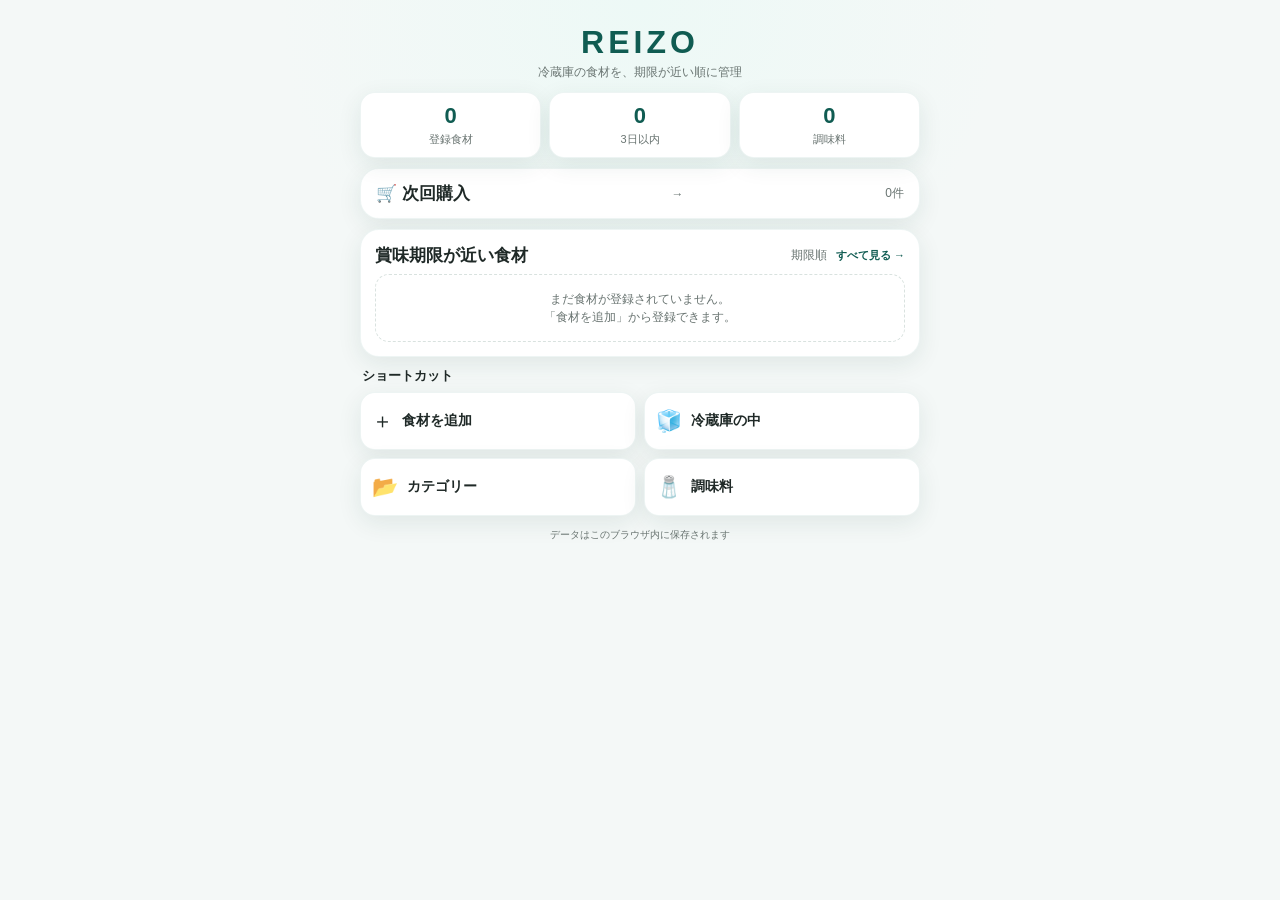
==== commit f6e361ef: "簡易編集実装 第1/3 index更新" ====
--- a/index.html
+++ b/index.html
@@ -1,544 +1,619 @@
-<!DOCTYPE html>
-<html lang="ja">
-<head>
-  <meta charset="UTF-8">
-  <meta
-   name="viewport"
-    content="width=device-width, initial-scale=1, viewport-fit=cover"
-  >
-  <meta name="theme-color" content="#edf7f5">
-  <title>REIZO｜冷蔵庫管理</title>
-  <!-- REIZO frozen-food implementation: 2026-08-05 -->
-
-  <link rel="stylesheet" href="./style.css">
-</head>
-
-<body>
-  <main class="app">
-
-    <!-- ホーム -->
-    <section id="homeScreen" class="screen active">
-      <header class="hero">
-        <h1 class="logo">REIZO</h1>
-        <p class="subtitle">冷蔵庫の食材を、期限が近い順に管理</p>
-      </header>
-
-      <div class="summary-grid">
-        <div class="summary-card">
-          <span id="totalCount" class="summary-number">0</span>
-          <span class="summary-label">登録食材</span>
-        </div>
-
-        <div class="summary-card">
-          <span id="urgentCount" class="summary-number">0</span>
-          <span class="summary-label">3日以内</span>
-        </div>
-
-        <div class="summary-card">
-          <span id="seasoningCount" class="summary-number">0</span>
-          <span class="summary-label">調味料</span>
-        </div>
-      </div>
-<div class="card home-shopping-card" role="button" tabindex="0" onclick="showShoppingList()">
-    <h2 class="section-title">
-        🛒 次回購入 <span class="section-note">→</span>
-        <span class="section-note" id="shoppingCount">0件</span>
-    </h2>
-
-</div>
-      <div class="card home-urgent-card">
-        <div class="home-urgent-header">
-          <h2 class="section-title">賞味期限が近い食材</h2>
-          <div class="home-urgent-links">
-            <span class="section-note">期限順</span>
-            <a href="#"
-              id="viewAllUrgent"
-              class="home-view-all"
-              onclick="document.getElementById('stockSort').value='expiry'; showScreen('stockScreen'); renderStock(); return false;">
-              すべて見る →
-            </a>
-          </div>
-        </div>
-        <div id="urgentList"></div>
-      </div>
-
-      <h2 class="home-shortcut-title">ショートカット</h2>
-      <div class="menu-grid">
-        <button
-          class="menu-button"
-          type="button"
-          onclick="openAddFood()"
-        >
-          <span class="menu-icon">＋</span>
-          <span class="menu-title">食材を追加</span>
-          <span class="menu-description">
-            食品名・数量・期限を登録
-          </span>
-        </button>
-
-        <button
-          class="menu-button"
-          type="button"
-          onclick="document.getElementById('stockSort').value='expiry'; showScreen('stockScreen'); renderStock();"
-        >
-          <span class="menu-icon">🧊</span>
-          <span class="menu-title">冷蔵庫の中</span>
-          <span class="menu-description">
-            在庫を期限順に確認
-          </span>
-        </button>
-
-        <button
-          class="menu-button"
-          type="button"
-          onclick="showScreen('categoryScreen')"
-        >
-          <span class="menu-icon">📂</span>
-          <span class="menu-title">カテゴリー</span>
-          <span class="menu-description">
-            肉・魚・野菜などで表示
-          </span>
-        </button>
-
-        <button
-          class="menu-button"
-          type="button"
-          onclick="showScreen('seasoningScreen')"
-        >
-          <span class="menu-icon">🧂</span>
-          <span class="menu-title">調味料</span>
-          <span class="menu-description">
-            調味料を別枠で管理
-          </span>
-        </button>
-      </div>
-
-      <p class="footer-note">
-        データはこのブラウザ内に保存されます
-      </p>
-    </section>
-
-    <!-- 食材追加・編集 -->
-    <section id="addScreen" class="screen">
-      <header class="page-header">
-        <button
-          class="back-button"
-          type="button"
-          onclick="showScreen('homeScreen')"
-          aria-label="戻る"
-        >
-          ←
-        </button>
-
-        <h2 id="foodFormTitle">食材を追加</h2>
-      </header>
-
-      <div class="card">
-        <div class="notice">
-          食材名と期限は必須です。登録内容は、このブラウザ内に保存されます。
-        </div>
-
-        <input id="editingFoodId" type="hidden">
-
-        <div class="field">
-          <label for="foodName">
-            食材名<span class="required">必須</span>
-          </label>
-
-          <input
-            id="foodName"
-            type="text"
-            maxlength="40"
-            placeholder="例：豚バラ肉"
-            autocomplete="off"
-            list="foodSuggestions"
-            oninput="autoSelectFoodCategory()"
-          >
-          <datalist id="foodSuggestions"></datalist>
-          <div id="foodAutoDetectNote" class="auto-detect-note"></div>
-          <div id="drinkVariantSuggestionArea" class="drink-variant-card" style="display:none;">
-            <div class="suggestion-label">商品・容量候補</div>
-            <div id="drinkVariantSuggestionButtons" class="suggestion-row"></div>
-            <div id="drinkCapacityDisplay" class="drink-capacity-display"></div>
-          </div>
-          <input id="foodCapacity" type="hidden">
-          <input id="drinkVariantLearningKey" type="hidden">
-        </div>
-
-        <div class="two-columns">
-          <div class="field">
-            <label for="foodCategory">カテゴリー</label>
-
-            <select id="foodCategory" onchange="handleManualCategoryChange()">
-              <option value="肉">🥩 肉</option>
-              <option value="魚">🐟 魚</option>
-              <option value="野菜">🥬 野菜</option>
-              <option value="果物">🍎 果物</option>
-              <option value="卵・乳製品">🥚 卵・乳製品</option>
-              <option value="主食">🍚 主食</option>
-              <option value="飲み物">🥤 飲み物</option>
-              <option value="冷凍食品">❄️ 冷凍食品</option>
-              <option value="加工食品">🍱 加工食品</option>
-              <option value="その他">📦 その他</option>
-            </select>
-          </div>
-          <div class="field" id="foodTypeField" style="display:none;">
-  <label for="foodType">種類</label>
-
-  <select id="foodType" onchange="handleManualTypeChange()">
-    <option value="">選択してください</option>
-    
-    
-    
-  </select>
-</div>
-
-          <div class="field">
-            <label for="foodLocation">保存場所</label>
-
-            <select id="foodLocation" onchange="handleManualLocationChange()">
-              <option value="冷蔵">冷蔵</option>
-              <option value="冷凍">冷凍</option>
-              <option value="野菜室">野菜室</option>
-              <option value="常温">常温</option>
-            </select>
-          </div>
-        </div>
-
-        <div class="two-columns">
-          <div class="field">
-            <label for="foodAmount">数量</label>
-
-            <input
-              id="foodAmount"
-              type="number"
-              min="0"
-              step="any"
-              inputmode="decimal"
-              placeholder="例：300"
-            >
-          </div>
-
-          <div class="field">
-            <label for="foodUnit">単位</label>
-
-            <select id="foodUnit" onchange="handleManualUnitChange()">
-              <option value="g">g</option>
-              <option value="kg">kg</option>
-              <option value="個">個</option>
-              <option value="丁">丁</option>
-              <option value="本">本</option>
-              <option value="房">房</option>
-              <option value="束">束</option>
-              <option value="玉">玉</option>
-              <option value="枚">枚</option>
-              <option value="切れ">切れ</option>
-              <option value="尾">尾</option>
-              <option value="袋">袋</option>
-              <option value="パック">パック</option>
-              <option value="箱">箱</option>
-              <option value="ml">ml</option>
-              <option value="L">L</option>
-              <option value="食">食</option>
-              <option value="">単位なし</option>
-            </select>
-          </div>
-        </div>
-
-        <div id="amountSuggestionArea" class="field" style="display:none;">
-          <div class="suggestion-label">数量候補（候補外は手入力できます）</div>
-          <div id="amountSuggestionButtons" class="suggestion-row"></div>
-        </div>
-
-        <div class="field">
-          <label for="foodExpiry">
-            賞味期限・消費期限<span class="required">必須</span>
-          </label>
-
-          <input id="foodExpiry" type="date">
-          <div class="suggestion-label">期限をすばやく入力</div>
-          <div id="expirySuggestionButtons" class="quick-date-row" aria-label="期限のクイック入力"></div>
-          <label class="learning-toggle">
-            <input id="foodLearningEnabled" type="checkbox" checked onchange="toggleFoodLearning()">
-            よく使う数量・期限・保存場所を優先する
-          </label>
-        </div>
-
-        <div class="field">
-          <label for="foodPurchaseDate">購入日</label>
-          <input id="foodPurchaseDate" type="date">
-        </div>
-
-        <div class="field">
-          <label for="foodNote">メモ</label>
-
-          <textarea
-            id="foodNote"
-            maxlength="120"
-            placeholder="例：開封済み、半分使用など"
-          ></textarea>
-        </div>
-
-        <div class="button-row">
-          <button
-            class="secondary-button"
-            type="button"
-            onclick="cancelFoodForm()"
-          >
-            キャンセル
-          </button>
-
-          <button
-            id="foodSaveButton"
-            class="primary-button"
-            type="button"
-            onclick="saveFoodFromForm()"
-          >
-            登録する
-          </button>
-        </div>
-      </div>
-    </section>
-
-    <!-- 冷蔵庫内 -->
-    <section id="stockScreen" class="screen">
-      <header class="page-header">
-        <button
-          class="back-button"
-          type="button"
-          onclick="showScreen('homeScreen')"
-          aria-label="戻る"
-        >
-          ←
-        </button>
-
-        <h2>冷蔵庫の中</h2>
-        <div class="stock-header-actions">
-          <button class="small-button" type="button" onclick="showScreen('freezerScreen')">❄️ 冷凍庫</button>
-        </div>
-      </header>
-
-      <div class="search-area">
-        <input
-          id="stockSearch"
-          type="search"
-          placeholder="食材名を検索"
-          oninput="renderStock()"
-        >
-
-        <select id="stockSort" onchange="renderStock()">
-          <option value="expiry">期限が近い順</option>
-          <option value="newest">登録が新しい順</option>
-          <option value="name">名前順</option>
-        </select>
-      </div>
-
-      <div id="stockCategoryTabs" class="category-tabs"></div>
-      <div id="stockList"></div>
-    </section>
-
-    <!-- 冷凍庫 -->
-    <section id="freezerScreen" class="screen">
-      <header class="page-header">
-        <button class="back-button" type="button" onclick="showScreen('stockScreen')" aria-label="戻る">←</button>
-        <h2>冷凍庫</h2>
-      </header>
-
-      <div class="freezer-toolbar">
-        <input id="freezerSearch" type="search" placeholder="冷凍庫を検索" oninput="renderFreezer()">
-        <select id="freezerSort" onchange="changeFreezerSort()">
-          <option value="expiry">賞味期限順</option>
-          <option value="name">名前順</option>
-          <option value="manual">手動順</option>
-        </select>
-      </div>
-
-      <div id="freezerList"></div>
-    </section>
-
-    <!-- カテゴリー -->
-    <section id="categoryScreen" class="screen">
-      <header class="page-header">
-        <button
-          class="back-button"
-          type="button"
-          onclick="showScreen('homeScreen')"
-          aria-label="戻る"
-        >
-          ←
-        </button>
-
-        <h2>カテゴリー</h2>
-      </header>
-
-      <div id="categoryList"></div>
-    </section>
-
-    <!-- 調味料 -->
-    <section id="seasoningScreen" class="screen">
-      <header class="page-header">
-        <button
-          class="back-button"
-          type="button"
-          onclick="showScreen('homeScreen')"
-          aria-label="戻る"
-        >
-          ←
-        </button>
-
-        <h2>調味料</h2>
-      </header>
-
-      <button
-        class="primary-button"
-        type="button"
-        onclick="openAddSeasoning()"
-        style="margin-bottom: 14px;"
-      >
-        ＋ 調味料を追加
-      </button>
-
-      <div id="seasoningList"></div>
-    </section>
-<!-- 次回購入 -->
-    <section id="shoppingScreen" class="screen">
-      <header class="page-header">
-        <button
-          class="back-button"
-          type="button"
-          onclick="showScreen('homeScreen')"
-          aria-label="戻る"
-        >
-          ←
-        </button>
-
-        <h2>次回購入</h2>
-      </header>
-
-      <div id="shoppingFoodList"></div>
-    </section>
-    <!-- 調味料追加・編集 -->
-    <section id="seasoningFormScreen" class="screen">
-      <header class="page-header">
-        <button
-          class="back-button"
-          type="button"
-          onclick="showScreen('seasoningScreen')"
-          aria-label="戻る"
-        >
-          ←
-        </button>
-
-        <h2 id="seasoningFormTitle">調味料を追加</h2>
-      </header>
-
-      <div class="card">
-        <input id="editingSeasoningId" type="hidden">
-
-        <div class="field">
-          <label for="seasoningName">
-            調味料名<span class="required">必須</span>
-          </label>
-
-          <input
-            id="seasoningName"
-            type="text"
-            maxlength="40"
-            placeholder="例：しょうゆ"
-          oninput="autoSelectSeasoningType()"
-          >
-        </div>
-<div class="field">
-  <label for="seasoningType">種類</label>
-
-  <select id="seasoningType">
-    <option value="">選択してください</option>
-    <option value="基本調味料">🧂 基本調味料</option>
-    <option value="ソース">🥫 ソース</option>
-    <option value="油">🫗 油</option>
-    <option value="だし">🍲 だし</option>
-    <option value="香辛料">🌶️ 香辛料</option>
-    <option value="ドレッシング">🥗 ドレッシング</option>
-    <option value="その他">📦 その他</option>
-  </select>
-</div>
-        <div class="two-columns">
-          <div class="field">
-            <label for="seasoningAmount">残量・数量</label>
-
-            <input
-              id="seasoningAmount"
-              type="text"
-              maxlength="30"
-              placeholder="例：半分、1本"
-            >
-          </div>
-
-          <div class="field">
-            <label for="seasoningLocation">保存場所</label>
-
-            <select id="seasoningLocation">
-              <option value="冷蔵">冷蔵</option>
-              <option value="常温">常温</option>
-              <option value="冷凍">冷凍</option>
-            </select>
-          </div>
-        </div>
-
-        <div class="field">
-          <label for="seasoningExpiry">期限</label>
-          <input id="seasoningExpiry" type="date">
-        </div>
-
-        <div class="field">
-          <label for="seasoningNote">メモ</label>
-
-          <textarea
-            id="seasoningNote"
-            maxlength="120"
-            placeholder="例：開封済み、買い足し予定など"
-          ></textarea>
-        </div>
-
-        <div class="button-row">
-          <button
-            class="secondary-button"
-            type="button"
-            onclick="showScreen('seasoningScreen')"
-          >
-            キャンセル
-          </button>
-
-          <button
-            id="seasoningSaveButton"
-            class="primary-button"
-            type="button"
-            onclick="saveSeasoningFromForm()"
-          >
-            登録する
-          </button>
-        </div>
-      </div>
-    </section>
-
-  </main>
-
-  <div id="freezeSplitModal" class="freeze-modal" aria-hidden="true">
-    <div class="freeze-modal-card" role="dialog" aria-modal="true" aria-labelledby="freezeSplitTitle">
-      <h3 id="freezeSplitTitle">❄️ 小分け（冷凍）</h3>
-      <p id="freezeSplitFoodName" class="freeze-modal-note"></p>
-      <div id="freezeWheelValue" class="freeze-wheel-value">000g</div>
-      <div id="freezeWheel" class="freeze-wheel"></div>
-      <div class="freeze-wheel-labels"><span>100の位</span><span>10の位</span><span>1の位</span></div>
-      <div class="button-row">
-        <button class="secondary-button" type="button" onclick="closeFreezeSplitModal()">キャンセル</button>
-        <button class="primary-button" type="button" onclick="confirmFreezeSplit()">冷凍する</button>
-      </div>
-    </div>
-  </div>
-
-  <div id="toast" class="toast"></div>
-
-  <script src="./app.js"></script>
-</body>
-</html> 
+<!DOCTYPE html>
+<html lang="ja">
+<head>
+  <meta charset="UTF-8">
+  <meta
+   name="viewport"
+    content="width=device-width, initial-scale=1, viewport-fit=cover"
+  >
+  <meta name="theme-color" content="#edf7f5">
+  <title>REIZO｜冷蔵庫管理</title>
+  <!-- REIZO frozen-food implementation: 2026-08-05 -->
+
+  <link rel="stylesheet" href="./style.css">
+</head>
+
+<body>
+  <main class="app">
+
+    <!-- ホーム -->
+    <section id="homeScreen" class="screen active">
+      <header class="hero">
+        <h1 class="logo">REIZO</h1>
+        <p class="subtitle">冷蔵庫の食材を、期限が近い順に管理</p>
+      </header>
+
+      <div class="summary-grid">
+        <div class="summary-card">
+          <span id="totalCount" class="summary-number">0</span>
+          <span class="summary-label">登録食材</span>
+        </div>
+
+        <div class="summary-card">
+          <span id="urgentCount" class="summary-number">0</span>
+          <span class="summary-label">3日以内</span>
+        </div>
+
+        <div class="summary-card">
+          <span id="seasoningCount" class="summary-number">0</span>
+          <span class="summary-label">調味料</span>
+        </div>
+      </div>
+<div class="card home-shopping-card" role="button" tabindex="0" onclick="showShoppingList()">
+    <h2 class="section-title">
+        🛒 次回購入 <span class="section-note">→</span>
+        <span class="section-note" id="shoppingCount">0件</span>
+    </h2>
+
+</div>
+      <div class="card home-urgent-card">
+        <div class="home-urgent-header">
+          <h2 class="section-title">賞味期限が近い食材</h2>
+          <div class="home-urgent-links">
+            <span class="section-note">期限順</span>
+            <a href="#"
+              id="viewAllUrgent"
+              class="home-view-all"
+              onclick="document.getElementById('stockSort').value='expiry'; showScreen('stockScreen'); renderStock(); return false;">
+              すべて見る →
+            </a>
+          </div>
+        </div>
+        <div id="urgentList"></div>
+      </div>
+
+      <h2 class="home-shortcut-title">ショートカット</h2>
+      <div class="menu-grid">
+        <button
+          class="menu-button"
+          type="button"
+          onclick="openAddFood()"
+        >
+          <span class="menu-icon">＋</span>
+          <span class="menu-title">食材を追加</span>
+          <span class="menu-description">
+            食品名・数量・期限を登録
+          </span>
+        </button>
+
+        <button
+          class="menu-button"
+          type="button"
+          onclick="document.getElementById('stockSort').value='expiry'; showScreen('stockScreen'); renderStock();"
+        >
+          <span class="menu-icon">🧊</span>
+          <span class="menu-title">冷蔵庫の中</span>
+          <span class="menu-description">
+            在庫を期限順に確認
+          </span>
+        </button>
+
+        <button
+          class="menu-button"
+          type="button"
+          onclick="showScreen('categoryScreen')"
+        >
+          <span class="menu-icon">📂</span>
+          <span class="menu-title">カテゴリー</span>
+          <span class="menu-description">
+            肉・魚・野菜などで表示
+          </span>
+        </button>
+
+        <button
+          class="menu-button"
+          type="button"
+          onclick="showScreen('seasoningScreen')"
+        >
+          <span class="menu-icon">🧂</span>
+          <span class="menu-title">調味料</span>
+          <span class="menu-description">
+            調味料を別枠で管理
+          </span>
+        </button>
+      </div>
+
+      <p class="footer-note">
+        データはこのブラウザ内に保存されます
+      </p>
+    </section>
+
+    <!-- 食材追加・編集 -->
+    <section id="addScreen" class="screen">
+      <header class="page-header">
+        <button
+          class="back-button"
+          type="button"
+          onclick="showScreen('homeScreen')"
+          aria-label="戻る"
+        >
+          ←
+        </button>
+
+        <h2 id="foodFormTitle">食材を追加</h2>
+      </header>
+
+      <div class="card">
+        <div class="notice">
+          食材名と期限は必須です。登録内容は、このブラウザ内に保存されます。
+        </div>
+
+        <input id="editingFoodId" type="hidden">
+
+        <div class="field">
+          <label for="foodName">
+            食材名<span class="required">必須</span>
+          </label>
+
+          <input
+            id="foodName"
+            type="text"
+            maxlength="40"
+            placeholder="例：豚バラ肉"
+            autocomplete="off"
+            list="foodSuggestions"
+            oninput="autoSelectFoodCategory()"
+          >
+          <datalist id="foodSuggestions"></datalist>
+          <div id="foodAutoDetectNote" class="auto-detect-note"></div>
+          <div id="drinkVariantSuggestionArea" class="drink-variant-card" style="display:none;">
+            <div class="suggestion-label">商品・容量候補</div>
+            <div id="drinkVariantSuggestionButtons" class="suggestion-row"></div>
+            <div id="drinkCapacityDisplay" class="drink-capacity-display"></div>
+          </div>
+          <input id="foodCapacity" type="hidden">
+          <input id="drinkVariantLearningKey" type="hidden">
+        </div>
+
+        <div class="two-columns">
+          <div class="field">
+            <label for="foodCategory">カテゴリー</label>
+
+            <select id="foodCategory" onchange="handleManualCategoryChange()">
+              <option value="肉">🥩 肉</option>
+              <option value="魚">🐟 魚</option>
+              <option value="野菜">🥬 野菜</option>
+              <option value="果物">🍎 果物</option>
+              <option value="卵・乳製品">🥚 卵・乳製品</option>
+              <option value="主食">🍚 主食</option>
+              <option value="飲み物">🥤 飲み物</option>
+              <option value="冷凍食品">❄️ 冷凍食品</option>
+              <option value="加工食品">🍱 加工食品</option>
+              <option value="その他">📦 その他</option>
+            </select>
+          </div>
+          <div class="field" id="foodTypeField" style="display:none;">
+  <label for="foodType">種類</label>
+
+  <select id="foodType" onchange="handleManualTypeChange()">
+    <option value="">選択してください</option>
+    
+    
+    
+  </select>
+</div>
+
+          <div class="field">
+            <label for="foodLocation">保存場所</label>
+
+            <select id="foodLocation" onchange="handleManualLocationChange()">
+              <option value="冷蔵">冷蔵</option>
+              <option value="冷凍">冷凍</option>
+              <option value="野菜室">野菜室</option>
+              <option value="常温">常温</option>
+            </select>
+          </div>
+        </div>
+
+        <div class="two-columns">
+          <div class="field">
+            <label for="foodAmount">数量</label>
+
+            <input
+              id="foodAmount"
+              type="number"
+              min="0"
+              step="any"
+              inputmode="decimal"
+              placeholder="例：300"
+            >
+          </div>
+
+          <div class="field">
+            <label for="foodUnit">単位</label>
+
+            <select id="foodUnit" onchange="handleManualUnitChange()">
+              <option value="g">g</option>
+              <option value="kg">kg</option>
+              <option value="個">個</option>
+              <option value="丁">丁</option>
+              <option value="本">本</option>
+              <option value="房">房</option>
+              <option value="束">束</option>
+              <option value="玉">玉</option>
+              <option value="枚">枚</option>
+              <option value="切れ">切れ</option>
+              <option value="尾">尾</option>
+              <option value="袋">袋</option>
+              <option value="パック">パック</option>
+              <option value="箱">箱</option>
+              <option value="ml">ml</option>
+              <option value="L">L</option>
+              <option value="食">食</option>
+              <option value="">単位なし</option>
+            </select>
+          </div>
+        </div>
+
+        <div id="amountSuggestionArea" class="field" style="display:none;">
+          <div class="suggestion-label">数量候補（候補外は手入力できます）</div>
+          <div id="amountSuggestionButtons" class="suggestion-row"></div>
+        </div>
+
+        <div class="field">
+          <label for="foodExpiry">
+            賞味期限・消費期限<span class="required">必須</span>
+          </label>
+
+          <input id="foodExpiry" type="date">
+          <div class="suggestion-label">期限をすばやく入力</div>
+          <div id="expirySuggestionButtons" class="quick-date-row" aria-label="期限のクイック入力"></div>
+          <label class="learning-toggle">
+            <input id="foodLearningEnabled" type="checkbox" checked onchange="toggleFoodLearning()">
+            よく使う数量・期限・保存場所を優先する
+          </label>
+        </div>
+
+        <div class="field">
+          <label for="foodPurchaseDate">購入日</label>
+          <input id="foodPurchaseDate" type="date">
+        </div>
+
+        <div class="field">
+          <label for="foodNote">メモ</label>
+
+          <textarea
+            id="foodNote"
+            maxlength="120"
+            placeholder="例：開封済み、半分使用など"
+          ></textarea>
+        </div>
+
+        <div class="button-row">
+          <button
+            class="secondary-button"
+            type="button"
+            onclick="cancelFoodForm()"
+          >
+            キャンセル
+          </button>
+
+          <button
+            id="foodSaveButton"
+            class="primary-button"
+            type="button"
+            onclick="saveFoodFromForm()"
+          >
+            登録する
+          </button>
+        </div>
+      </div>
+    </section>
+
+    <!-- 冷蔵庫内 -->
+    <section id="stockScreen" class="screen">
+      <header class="page-header">
+        <button
+          class="back-button"
+          type="button"
+          onclick="showScreen('homeScreen')"
+          aria-label="戻る"
+        >
+          ←
+        </button>
+
+        <h2>冷蔵庫の中</h2>
+        <div class="stock-header-actions">
+          <button class="small-button" type="button" onclick="showScreen('freezerScreen')">❄️ 冷凍庫</button>
+        </div>
+      </header>
+
+      <div class="search-area">
+        <input
+          id="stockSearch"
+          type="search"
+          placeholder="食材名を検索"
+          oninput="renderStock()"
+        >
+
+        <select id="stockSort" onchange="renderStock()">
+          <option value="expiry">期限が近い順</option>
+          <option value="newest">登録が新しい順</option>
+          <option value="name">名前順</option>
+        </select>
+      </div>
+
+      <div id="stockCategoryTabs" class="category-tabs"></div>
+      <div id="stockList"></div>
+    </section>
+
+    <!-- 冷凍庫 -->
+    <section id="freezerScreen" class="screen">
+      <header class="page-header">
+        <button class="back-button" type="button" onclick="showScreen('stockScreen')" aria-label="戻る">←</button>
+        <h2>冷凍庫</h2>
+      </header>
+
+      <div class="freezer-toolbar">
+        <input id="freezerSearch" type="search" placeholder="冷凍庫を検索" oninput="renderFreezer()">
+        <select id="freezerSort" onchange="changeFreezerSort()">
+          <option value="expiry">賞味期限順</option>
+          <option value="name">名前順</option>
+          <option value="manual">手動順</option>
+        </select>
+      </div>
+
+      <div id="freezerList"></div>
+    </section>
+
+    <!-- カテゴリー -->
+    <section id="categoryScreen" class="screen">
+      <header class="page-header">
+        <button
+          class="back-button"
+          type="button"
+          onclick="showScreen('homeScreen')"
+          aria-label="戻る"
+        >
+          ←
+        </button>
+
+        <h2>カテゴリー</h2>
+      </header>
+
+      <div id="categoryList"></div>
+    </section>
+
+    <!-- 調味料 -->
+    <section id="seasoningScreen" class="screen">
+      <header class="page-header">
+        <button
+          class="back-button"
+          type="button"
+          onclick="showScreen('homeScreen')"
+          aria-label="戻る"
+        >
+          ←
+        </button>
+
+        <h2>調味料</h2>
+      </header>
+
+      <button
+        class="primary-button"
+        type="button"
+        onclick="openAddSeasoning()"
+        style="margin-bottom: 14px;"
+      >
+        ＋ 調味料を追加
+      </button>
+
+      <div id="seasoningList"></div>
+    </section>
+<!-- 次回購入 -->
+    <section id="shoppingScreen" class="screen">
+      <header class="page-header">
+        <button
+          class="back-button"
+          type="button"
+          onclick="showScreen('homeScreen')"
+          aria-label="戻る"
+        >
+          ←
+        </button>
+
+        <h2>次回購入</h2>
+      </header>
+
+      <div id="shoppingFoodList"></div>
+    </section>
+    <!-- 食材 簡易在庫編集 -->
+    <section id="quickStockEditScreen" class="screen">
+      <header class="page-header">
+        <button class="back-button" type="button" onclick="closeQuickStockEdit()" aria-label="戻る">←</button>
+        <h2>簡易在庫編集</h2>
+      </header>
+
+      <div class="card quick-stock-card">
+        <h3 id="quickStockFoodName" class="quick-stock-name"></h3>
+        <div class="quick-stock-label">現在数量</div>
+        <div class="quick-stock-quantity-row">
+          <button id="quickMinusButton" class="quantity-step-button" type="button" onclick="adjustQuickStockQuantity(-1)">−</button>
+          <div id="quickStockQuantity" class="quick-stock-quantity"></div>
+          <button id="quickPlusButton" class="quantity-step-button" type="button" onclick="adjustQuickStockQuantity(1)">＋</button>
+        </div>
+
+        <button id="quickUseUpButton" class="danger-button quick-stock-action" type="button" onclick="useUpCurrentFood()">使い切った</button>
+        <button class="primary-button quick-stock-action" type="button" onclick="openBuyMoreFromQuick()">買い足した</button>
+        <button class="secondary-button quick-stock-action" type="button" onclick="openDetailedEditFromQuick()">登録内容を修正する</button>
+      </div>
+    </section>
+
+    <!-- 食材 買い足し -->
+    <section id="buyMoreScreen" class="screen">
+      <header class="page-header">
+        <button class="back-button" type="button" onclick="cancelBuyMore()" aria-label="戻る">←</button>
+        <h2>買い足した</h2>
+      </header>
+
+      <div class="card">
+        <h3 id="buyMoreFoodName" class="quick-stock-name"></h3>
+
+        <div class="field">
+          <label>追加数量</label>
+          <div id="buyMoreAmountSuggestions" class="suggestion-row"></div>
+          <div id="buyMoreUnitLabel" class="suggestion-label"></div>
+          <button id="buyMoreCustomAmountButton" class="small-button buy-more-custom-button" type="button" onclick="showBuyMoreCustomAmount()">その他の数量を入力</button>
+          <div id="buyMoreCustomAmountArea" class="buy-more-custom-area" style="display:none;">
+            <div class="buy-more-amount-input-row">
+              <input id="buyMoreAmount" type="number" min="0" step="any" inputmode="decimal" placeholder="数量">
+              <span id="buyMoreUnit" class="buy-more-unit"></span>
+            </div>
+          </div>
+          <input id="buyMoreSelectedAmount" type="hidden">
+          <div id="buyMoreAmountError" class="inline-error"></div>
+        </div>
+
+        <div class="field">
+          <label for="buyMoreExpiry">新しく購入した分の期限</label>
+          <input id="buyMoreExpiry" type="date">
+          <div id="buyMoreExpiryError" class="inline-error"></div>
+        </div>
+
+        <div class="field buy-more-purchase-date-block">
+          <div id="buyMorePurchaseDateSummary" class="buy-more-purchase-date-summary"></div>
+          <button class="small-button" type="button" onclick="toggleBuyMorePurchaseDate()">購入日を変更</button>
+          <div id="buyMorePurchaseDateArea" style="display:none; margin-top:10px;">
+            <input id="buyMorePurchaseDate" type="date" onchange="updateBuyMorePurchaseDateSummary()">
+          </div>
+        </div>
+
+        <button class="primary-button" type="button" onclick="saveBuyMore()">追加する</button>
+      </div>
+    </section>
+
+    <!-- 調味料追加・編集 -->
+    <section id="seasoningFormScreen" class="screen">
+      <header class="page-header">
+        <button
+          class="back-button"
+          type="button"
+          onclick="showScreen('seasoningScreen')"
+          aria-label="戻る"
+        >
+          ←
+        </button>
+
+        <h2 id="seasoningFormTitle">調味料を追加</h2>
+      </header>
+
+      <div class="card">
+        <input id="editingSeasoningId" type="hidden">
+
+        <div class="field">
+          <label for="seasoningName">
+            調味料名<span class="required">必須</span>
+          </label>
+
+          <input
+            id="seasoningName"
+            type="text"
+            maxlength="40"
+            placeholder="例：しょうゆ"
+          oninput="autoSelectSeasoningType()"
+          >
+        </div>
+<div class="field">
+  <label for="seasoningType">種類</label>
+
+  <select id="seasoningType">
+    <option value="">選択してください</option>
+    <option value="基本調味料">🧂 基本調味料</option>
+    <option value="ソース">🥫 ソース</option>
+    <option value="油">🫗 油</option>
+    <option value="だし">🍲 だし</option>
+    <option value="香辛料">🌶️ 香辛料</option>
+    <option value="ドレッシング">🥗 ドレッシング</option>
+    <option value="その他">📦 その他</option>
+  </select>
+</div>
+        <div class="two-columns">
+          <div class="field">
+            <label for="seasoningAmount">残量・数量</label>
+
+            <input
+              id="seasoningAmount"
+              type="text"
+              maxlength="30"
+              placeholder="例：半分、1本"
+            >
+          </div>
+
+          <div class="field">
+            <label for="seasoningLocation">保存場所</label>
+
+            <select id="seasoningLocation">
+              <option value="冷蔵">冷蔵</option>
+              <option value="常温">常温</option>
+              <option value="冷凍">冷凍</option>
+            </select>
+          </div>
+        </div>
+
+        <div class="field">
+          <label for="seasoningExpiry">期限</label>
+          <input id="seasoningExpiry" type="date">
+        </div>
+
+        <div class="field">
+          <label for="seasoningNote">メモ</label>
+
+          <textarea
+            id="seasoningNote"
+            maxlength="120"
+            placeholder="例：開封済み、買い足し予定など"
+          ></textarea>
+        </div>
+
+        <div class="button-row">
+          <button
+            class="secondary-button"
+            type="button"
+            onclick="showScreen('seasoningScreen')"
+          >
+            キャンセル
+          </button>
+
+          <button
+            id="seasoningSaveButton"
+            class="primary-button"
+            type="button"
+            onclick="saveSeasoningFromForm()"
+          >
+            登録する
+          </button>
+        </div>
+      </div>
+    </section>
+
+  </main>
+
+  <div id="useUpConfirmModal" class="freeze-modal" aria-hidden="true">
+    <div class="freeze-modal-card" role="dialog" aria-modal="true" aria-labelledby="useUpConfirmTitle">
+      <h3 id="useUpConfirmTitle">次回購入に追加しますか？</h3>
+      <div class="button-row">
+        <button class="secondary-button" type="button" onclick="finishUseUp(false)">追加しない</button>
+        <button class="primary-button" type="button" onclick="finishUseUp(true)">追加する</button>
+      </div>
+    </div>
+  </div>
+
+  <div id="freezeSplitModal" class="freeze-modal" aria-hidden="true">
+    <div class="freeze-modal-card" role="dialog" aria-modal="true" aria-labelledby="freezeSplitTitle">
+      <h3 id="freezeSplitTitle">❄️ 小分け（冷凍）</h3>
+      <p id="freezeSplitFoodName" class="freeze-modal-note"></p>
+      <div id="freezeWheelValue" class="freeze-wheel-value">000g</div>
+      <div id="freezeWheel" class="freeze-wheel"></div>
+      <div class="freeze-wheel-labels"><span>100の位</span><span>10の位</span><span>1の位</span></div>
+      <div class="button-row">
+        <button class="secondary-button" type="button" onclick="closeFreezeSplitModal()">キャンセル</button>
+        <button class="primary-button" type="button" onclick="confirmFreezeSplit()">冷凍する</button>
+      </div>
+    </div>
+  </div>
+
+  <div id="toast" class="toast"></div>
+
+  <script src="./app.js"></script>
+</body>
+</html> 
--- a/style.css
+++ b/style.css
@@ -0,0 +1,1090 @@
+
+    :root {
+      --main: #19796b;
+      --main-dark: #105c52;
+      --main-light: #dff3ef;
+      --background: #f4f8f7;
+      --card: #ffffff;
+      --text: #1f2927;
+      --subtext: #697471;
+      --border: #d9e2df;
+      --danger: #d64545;
+      --warning: #e89024;
+      --yellow: #d6ac18;
+      --safe: #33985c;
+      --shadow: 0 7px 24px rgba(24, 67, 59, 0.09);
+    }
+
+    * {
+      box-sizing: border-box;
+    }
+
+    html {
+      scroll-behavior: smooth;
+    }
+
+    body {
+      margin: 0;
+      min-height: 100vh;
+      padding:
+        calc(14px + env(safe-area-inset-top))
+        14px
+        calc(36px + env(safe-area-inset-bottom));
+      color: var(--text);
+      background:
+        radial-gradient(circle at top, #edf9f6 0, var(--background) 360px);
+      font-family:
+        -apple-system,
+        BlinkMacSystemFont,
+        "Segoe UI",
+        "Helvetica Neue",
+        Arial,
+        sans-serif;
+    }
+
+    button,
+    input,
+    select,
+    textarea {
+      font: inherit;
+    }
+
+    button {
+      touch-action: manipulation;
+    }
+
+    .app {
+      width: 100%;
+      max-width: 560px;
+      margin: 0 auto;
+    }
+
+    .screen {
+      display: none;
+      animation: fadeIn 0.18s ease;
+    }
+
+    .screen.active {
+      display: block;
+    }
+
+    @keyframes fadeIn {
+      from {
+        opacity: 0;
+        transform: translateY(4px);
+      }
+
+      to {
+        opacity: 1;
+        transform: translateY(0);
+      }
+    }
+
+    .hero {
+      padding: 18px 8px 16px;
+      text-align: center;
+    }
+
+    .logo {
+      margin: 0;
+      color: var(--main-dark);
+      font-size: 38px;
+      font-weight: 900;
+      letter-spacing: 4px;
+    }
+
+    .subtitle {
+      margin: 6px 0 0;
+      color: var(--subtext);
+      font-size: 14px;
+    }
+
+    .summary-grid {
+      display: grid;
+      grid-template-columns: repeat(3, 1fr);
+      gap: 9px;
+      margin-bottom: 14px;
+    }
+
+    .summary-card {
+      padding: 14px 6px;
+      border: 1px solid rgba(25, 121, 107, 0.08);
+      border-radius: 17px;
+      background: var(--card);
+      box-shadow: var(--shadow);
+      text-align: center;
+    }
+
+    .summary-number {
+      display: block;
+      color: var(--main-dark);
+      font-size: 25px;
+      font-weight: 900;
+    }
+
+    .summary-label {
+      display: block;
+      margin-top: 3px;
+      color: var(--subtext);
+      font-size: 12px;
+    }
+
+    .card {
+      margin-bottom: 14px;
+      padding: 17px;
+      border: 1px solid rgba(25, 121, 107, 0.07);
+      border-radius: 19px;
+      background: var(--card);
+      box-shadow: var(--shadow);
+    }
+
+    .section-title {
+      display: flex;
+      align-items: center;
+      justify-content: space-between;
+      gap: 12px;
+      margin: 0 0 13px;
+      font-size: 20px;
+    }
+
+    .section-note {
+      color: var(--subtext);
+      font-size: 12px;
+      font-weight: 500;
+    }
+
+    .menu-grid {
+      display: grid;
+      grid-template-columns: repeat(2, 1fr);
+      gap: 11px;
+      margin-bottom: 14px;
+    }
+
+    .menu-button {
+      min-height: 108px;
+      padding: 16px 11px;
+      border: 1px solid rgba(25, 121, 107, 0.08);
+      border-radius: 19px;
+      color: var(--text);
+      background: var(--card);
+      box-shadow: var(--shadow);
+      cursor: pointer;
+      text-align: left;
+      transition:
+        transform 0.12s ease,
+        box-shadow 0.12s ease;
+    }
+
+    .menu-button:active {
+      transform: scale(0.97);
+      box-shadow: none;
+    }
+
+    .menu-icon {
+      display: block;
+      margin-bottom: 9px;
+      font-size: 27px;
+    }
+
+    .menu-title {
+      display: block;
+      font-size: 17px;
+      font-weight: 800;
+    }
+
+    .menu-description {
+      display: block;
+      margin-top: 4px;
+      color: var(--subtext);
+      font-size: 12px;
+      line-height: 1.4;
+    }
+
+    .page-header {
+      display: flex;
+      align-items: center;
+      gap: 11px;
+      padding: 9px 0 15px;
+    }
+
+    .page-header h2 {
+      margin: 0;
+      font-size: 25px;
+    }
+
+    .back-button {
+      flex: 0 0 auto;
+      width: 44px;
+      height: 44px;
+      border: 1px solid var(--border);
+      border-radius: 14px;
+      color: var(--main-dark);
+      background: white;
+      cursor: pointer;
+      font-size: 22px;
+      font-weight: bold;
+      box-shadow: 0 4px 13px rgba(0, 0, 0, 0.06);
+    }
+
+    .field {
+      margin-bottom: 14px;
+    }
+
+    label {
+      display: block;
+      margin-bottom: 6px;
+      font-size: 14px;
+      font-weight: 800;
+    }
+
+    .required {
+      margin-left: 4px;
+      color: var(--danger);
+      font-size: 11px;
+    }
+
+    input,
+    select,
+    textarea {
+      width: 100%;
+      padding: 13px 14px;
+      border: 1px solid var(--border);
+      border-radius: 13px;
+      outline: none;
+      color: var(--text);
+      background: white;
+      font-size: 16px;
+      transition:
+        border-color 0.15s ease,
+        box-shadow 0.15s ease;
+    }
+
+    textarea {
+      min-height: 85px;
+      resize: vertical;
+    }
+
+    input:focus,
+    select:focus,
+    textarea:focus {
+      border-color: var(--main);
+      box-shadow: 0 0 0 3px rgba(25, 121, 107, 0.12);
+    }
+
+    .two-columns {
+      display: grid;
+      grid-template-columns: 1fr 1fr;
+      gap: 11px;
+    }
+
+    .button-row {
+      display: grid;
+      grid-template-columns: 1fr 1fr;
+      gap: 10px;
+      margin-top: 18px;
+    }
+
+    .primary-button,
+    .secondary-button,
+    .danger-button {
+      width: 100%;
+      min-height: 49px;
+      padding: 12px;
+      border-radius: 14px;
+      cursor: pointer;
+      font-weight: 800;
+    }
+
+    .primary-button {
+      border: none;
+      color: white;
+      background: var(--main);
+    }
+
+    .primary-button:active {
+      background: var(--main-dark);
+    }
+
+    .secondary-button {
+      border: 1px solid var(--border);
+      color: var(--text);
+      background: white;
+    }
+
+    .danger-button {
+      border: 1px solid #f1c4c4;
+      color: var(--danger);
+      background: #fff7f7;
+    }
+
+    .notice {
+      margin-bottom: 15px;
+      padding: 12px 13px;
+      border-radius: 13px;
+      color: #245e55;
+      background: var(--main-light);
+      font-size: 13px;
+      line-height: 1.55;
+    }
+
+    .search-area {
+      display: grid;
+      grid-template-columns: 1fr 125px;
+      gap: 9px;
+      margin-bottom: 13px;
+    }
+
+    .category-tabs {
+      display: flex;
+      gap: 8px;
+      margin: 0 -2px 14px;
+      padding: 2px 2px 6px;
+      overflow-x: auto;
+      scrollbar-width: none;
+    }
+
+    .category-tabs::-webkit-scrollbar {
+      display: none;
+    }
+
+    .chip {
+      flex: 0 0 auto;
+      padding: 9px 14px;
+      border: 1px solid var(--border);
+      border-radius: 999px;
+      color: var(--subtext);
+      background: white;
+      cursor: pointer;
+      font-size: 13px;
+      font-weight: 700;
+    }
+
+    .chip.active {
+      border-color: var(--main);
+      color: white;
+      background: var(--main);
+    }
+
+    .food-item {
+      position: relative;
+      margin-bottom: 10px;
+      padding: 15px 14px 13px 17px;
+      border: 1px solid rgba(0, 0, 0, 0.04);
+      border-left: 6px solid var(--safe);
+      border-radius: 16px;
+      background: white;
+      box-shadow: 0 4px 14px rgba(25, 67, 59, 0.07);
+    }
+
+    .food-item.expired {
+      border-left-color: var(--danger);
+      background: #fff4f4;
+    }
+
+    .food-item.today {
+      border-left-color: var(--danger);
+      background: #fff4f4;
+    }
+
+    .food-item.soon {
+      border-left-color: var(--warning);
+      background: #fff9ef;
+    }
+
+    .food-item.week {
+      border-left-color: var(--yellow);
+      background: #fffcef;
+    }
+
+    .food-item.safe {
+      border-left-color: var(--safe);
+      background: #f8fff9;
+    }
+
+    .food-heading {
+      display: flex;
+      align-items: flex-start;
+      justify-content: space-between;
+      gap: 10px;
+    }
+
+    .food-name {
+      margin: 0;
+      font-size: 18px;
+      font-weight: 900;
+      overflow-wrap: anywhere;
+    }
+
+    .status-badge {
+      flex: 0 0 auto;
+      padding: 5px 8px;
+      border-radius: 999px;
+      color: white;
+      background: var(--safe);
+      font-size: 11px;
+      font-weight: 800;
+    }
+
+    .status-badge.expired {
+    background: #333333;
+}
+
+.status-badge.today {
+    background: var(--danger);
+}
+
+    .status-badge.soon {
+      background: var(--warning);
+    }
+
+    .status-badge.week {
+      background: var(--yellow);
+    }
+
+    .food-info {
+      margin-top: 7px;
+      color: var(--subtext);
+      font-size: 13px;
+      line-height: 1.6;
+    }
+
+    .food-note {
+      margin-top: 6px;
+      padding-top: 6px;
+      border-top: 1px dashed rgba(0, 0, 0, 0.1);
+      color: #4f5e5a;
+      font-size: 12px;
+    }
+
+    .item-actions {
+      display: flex;
+      justify-content: flex-end;
+      gap: 7px;
+      margin-top: 10px;
+    }
+
+    .small-button {
+      padding: 7px 11px;
+      border: 1px solid var(--border);
+      border-radius: 10px;
+      background: white;
+      cursor: pointer;
+      font-size: 12px;
+      font-weight: 700;
+    }
+
+    .small-button.delete {
+      border-color: #f0caca;
+      color: var(--danger);
+      background: #fffafa;
+    }
+
+    .empty {
+      padding: 28px 15px;
+      border: 1px dashed var(--border);
+      border-radius: 16px;
+      color: var(--subtext);
+      background: rgba(255, 255, 255, 0.7);
+      text-align: center;
+      font-size: 14px;
+      line-height: 1.6;
+    }
+
+    .category-block {
+      margin-bottom: 14px;
+    }
+
+    .category-heading {
+      display: flex;
+      align-items: center;
+      justify-content: space-between;
+      margin: 0 0 9px;
+      padding: 0 3px;
+    }
+
+    .category-heading h3 {
+      margin: 0;
+      font-size: 18px;
+    }
+
+    .category-count {
+      color: var(--subtext);
+      font-size: 12px;
+    }
+
+    .footer-note {
+      margin: 21px 0 5px;
+      color: var(--subtext);
+      text-align: center;
+      font-size: 11px;
+    }
+
+    .toast {
+      position: fixed;
+      z-index: 100;
+      right: 16px;
+      bottom: calc(18px + env(safe-area-inset-bottom));
+      left: 16px;
+      max-width: 520px;
+      margin: 0 auto;
+      padding: 13px 16px;
+      border-radius: 14px;
+      color: white;
+      background: #263632;
+      box-shadow: 0 8px 25px rgba(0, 0, 0, 0.22);
+      opacity: 0;
+      pointer-events: none;
+      text-align: center;
+      transform: translateY(18px);
+      transition:
+        opacity 0.22s ease,
+        transform 0.22s ease;
+    }
+
+    .toast.show {
+      opacity: 1;
+      transform: translateY(0);
+    }
+
+
+    .auto-detect-note {
+      min-height: 20px;
+      margin-top: 7px;
+      color: var(--main-dark);
+      font-size: 12px;
+      font-weight: 700;
+    }
+
+    .quick-date-row {
+      display: flex;
+      flex-wrap: wrap;
+      gap: 7px;
+      margin-top: 9px;
+    }
+
+    .quick-date-button {
+      padding: 7px 11px;
+      border: 1px solid var(--border);
+      border-radius: 999px;
+      color: var(--main-dark);
+      background: white;
+      cursor: pointer;
+      font-size: 12px;
+      font-weight: 800;
+    }
+
+
+    .suggestion-label {
+      margin: 7px 0 6px;
+      color: var(--subtext);
+      font-size: 12px;
+      font-weight: 700;
+    }
+
+    .suggestion-row {
+      display: flex;
+      flex-wrap: wrap;
+      gap: 7px;
+      margin-top: 7px;
+    }
+
+    .suggestion-button {
+      padding: 8px 11px;
+      border: 1px solid var(--border);
+      border-radius: 999px;
+      color: var(--main-dark);
+      background: white;
+      cursor: pointer;
+      font-size: 12px;
+      font-weight: 800;
+    }
+
+    .suggestion-button.learned {
+      border-color: var(--main);
+      background: var(--main-light);
+    }
+
+    .drink-variant-card {
+      margin-top: 10px;
+      padding: 11px;
+      border: 1px solid var(--border);
+      border-radius: 13px;
+      background: #f8fbfa;
+    }
+
+    .drink-capacity-display {
+      margin-top: 8px;
+      color: var(--main-dark);
+      font-size: 13px;
+      font-weight: 800;
+    }
+
+    .learning-toggle {
+      display: flex;
+      align-items: center;
+      gap: 8px;
+      margin-top: 10px;
+      color: var(--subtext);
+      font-size: 12px;
+      font-weight: 700;
+    }
+
+    .learning-toggle input {
+      width: auto;
+      margin: 0;
+    }
+
+
+    /* ホーム画面：期限一覧とショートカットをコンパクト表示 */
+    #homeScreen .hero {
+      padding: 10px 8px 11px;
+    }
+
+    #homeScreen .logo {
+      font-size: 32px;
+    }
+
+    #homeScreen .subtitle {
+      margin-top: 3px;
+      font-size: 12px;
+    }
+
+    #homeScreen .summary-grid {
+      gap: 8px;
+      margin-bottom: 10px;
+    }
+
+    #homeScreen .summary-card {
+      padding: 10px 5px;
+      border-radius: 15px;
+    }
+
+    #homeScreen .summary-number {
+      font-size: 22px;
+    }
+
+    #homeScreen .summary-label {
+      font-size: 11px;
+    }
+
+    #homeScreen .home-shopping-card {
+      margin-bottom: 10px;
+      padding: 13px 15px;
+      cursor: pointer;
+    }
+
+    #homeScreen .home-shopping-card .section-title {
+      margin: 0;
+      font-size: 17px;
+    }
+
+    #homeScreen .home-urgent-card {
+      margin-bottom: 10px;
+      padding: 14px;
+    }
+
+    .home-urgent-header {
+      display: flex;
+      align-items: center;
+      justify-content: space-between;
+      gap: 9px;
+      margin-bottom: 7px;
+    }
+
+    .home-urgent-header .section-title {
+      margin: 0;
+      font-size: 17px;
+    }
+
+    .home-urgent-links {
+      display: flex;
+      align-items: center;
+      gap: 9px;
+      white-space: nowrap;
+    }
+
+    .home-view-all {
+      color: var(--main-dark);
+      font-size: 11px;
+      font-weight: 800;
+      text-decoration: none;
+    }
+
+    .home-urgent-list {
+      overflow: hidden;
+      border: 1px solid rgba(25, 121, 107, 0.07);
+      border-radius: 14px;
+      background: white;
+    }
+
+    .home-urgent-row {
+      display: grid;
+      grid-template-columns: minmax(0, 1fr) auto 16px;
+      align-items: center;
+      gap: 8px;
+      min-height: 55px;
+      padding: 8px 10px;
+      border: 0;
+      border-bottom: 1px solid #edf1ef;
+      color: var(--text);
+      background: white;
+      cursor: pointer;
+      text-align: left;
+    }
+
+    .home-urgent-row:last-child {
+      border-bottom: 0;
+    }
+
+    .home-urgent-row:active {
+      background: #f4faf8;
+    }
+
+    .home-urgent-main {
+      min-width: 0;
+    }
+
+    .home-urgent-topline {
+      display: flex;
+      align-items: baseline;
+      gap: 7px;
+      min-width: 0;
+    }
+
+    .home-urgent-name {
+      min-width: 0;
+      overflow: hidden;
+      font-size: 15px;
+      font-weight: 900;
+      text-overflow: ellipsis;
+      white-space: nowrap;
+    }
+
+    .home-urgent-amount {
+      flex: 0 0 auto;
+      color: var(--subtext);
+      font-size: 11px;
+      font-weight: 700;
+    }
+
+    .home-urgent-meta {
+      margin-top: 3px;
+      overflow: hidden;
+      color: var(--subtext);
+      font-size: 11px;
+      text-overflow: ellipsis;
+      white-space: nowrap;
+    }
+
+    .home-status-badge {
+      padding: 5px 7px;
+      border-radius: 999px;
+      color: white;
+      background: var(--safe);
+      font-size: 10px;
+      font-weight: 900;
+      white-space: nowrap;
+    }
+
+    .home-status-badge.expired {
+      background: #333333;
+    }
+
+    .home-status-badge.today {
+      background: var(--danger);
+    }
+
+    .home-status-badge.soon {
+      background: var(--warning);
+    }
+
+    .home-status-badge.week {
+      background: var(--yellow);
+    }
+
+    .home-urgent-chevron {
+      color: #8b9794;
+      font-size: 18px;
+      font-weight: 900;
+    }
+
+    #homeScreen .home-empty {
+      padding: 15px 10px;
+      border: 1px dashed var(--border);
+      border-radius: 14px;
+      color: var(--subtext);
+      background: rgba(255, 255, 255, 0.7);
+      text-align: center;
+      font-size: 12px;
+      line-height: 1.5;
+    }
+
+    #homeScreen .home-shortcut-title {
+      margin: 0 0 7px 2px;
+      font-size: 13px;
+    }
+
+    #homeScreen .menu-grid {
+      gap: 8px;
+      margin-bottom: 9px;
+    }
+
+    #homeScreen .menu-button {
+      display: flex;
+      align-items: center;
+      gap: 9px;
+      min-height: 58px;
+      padding: 9px 11px;
+      border-radius: 15px;
+    }
+
+    #homeScreen .menu-icon {
+      flex: 0 0 auto;
+      margin: 0;
+      font-size: 21px;
+    }
+
+    #homeScreen .menu-title {
+      font-size: 14px;
+    }
+
+    #homeScreen .menu-description {
+      display: none;
+    }
+
+    #homeScreen .footer-note {
+      margin: 12px 0 4px;
+      font-size: 10px;
+    }
+
+
+    /* 冷凍庫 Ver1.0 */
+    .stock-header-actions {
+      margin-left: auto;
+    }
+
+    .freezer-toolbar {
+      display: grid;
+      grid-template-columns: 1fr 125px;
+      gap: 9px;
+      margin-bottom: 13px;
+    }
+
+    .freezer-category {
+      margin-bottom: 16px;
+    }
+
+    .freezer-category-header {
+      display: flex;
+      align-items: center;
+      justify-content: space-between;
+      gap: 8px;
+      margin: 0 2px 8px;
+    }
+
+    .freezer-category-header h3 {
+      margin: 0;
+      font-size: 17px;
+    }
+
+    .freezer-manual-actions {
+      display: flex;
+      gap: 5px;
+    }
+
+    .freezer-order-button {
+      min-width: 34px;
+      min-height: 32px;
+      padding: 5px 8px;
+      border: 1px solid var(--border);
+      border-radius: 9px;
+      background: white;
+      color: var(--main-dark);
+      font-weight: 800;
+      cursor: pointer;
+    }
+
+    .freezer-item-wrap {
+      position: relative;
+      margin-bottom: 10px;
+      overflow: hidden;
+      border-radius: 16px;
+      touch-action: pan-y;
+    }
+
+    .freezer-item-wrap .food-item {
+      margin-bottom: 0;
+    }
+
+    .freezer-item-meta {
+      margin-top: 7px;
+      color: var(--subtext);
+      font-size: 13px;
+      line-height: 1.6;
+    }
+
+    .freezer-kind-badge {
+      display: inline-block;
+      margin-right: 6px;
+      padding: 3px 7px;
+      border-radius: 999px;
+      background: var(--main-light);
+      color: var(--main-dark);
+      font-size: 10px;
+      font-weight: 800;
+    }
+
+    .freeze-swipe-wrap {
+      position: relative;
+      margin-bottom: 10px;
+      overflow: hidden;
+      border-radius: 16px;
+      background: #e9f6ff;
+      touch-action: pan-y;
+    }
+
+    .freeze-swipe-action {
+      position: absolute;
+      top: 0;
+      right: 0;
+      bottom: 0;
+      width: 104px;
+      border: 0;
+      color: #155b7a;
+      background: #dff3ff;
+      cursor: pointer;
+      font-size: 12px;
+      font-weight: 900;
+    }
+
+    .freeze-swipe-card {
+      position: relative;
+      z-index: 1;
+      background: white;
+      transition: transform 0.18s ease;
+    }
+
+    .freeze-swipe-wrap.swiped .freeze-swipe-card {
+      transform: translateX(-104px);
+    }
+
+    .freeze-swipe-card .food-item {
+      margin-bottom: 0;
+    }
+
+    .freeze-modal {
+      position: fixed;
+      z-index: 300;
+      inset: 0;
+      display: none;
+      align-items: flex-end;
+      justify-content: center;
+      padding: 16px;
+      background: rgba(12, 24, 21, 0.42);
+    }
+
+    .freeze-modal.show {
+      display: flex;
+    }
+
+    .freeze-modal-card {
+      width: min(100%, 520px);
+      padding: 18px;
+      border-radius: 20px;
+      background: white;
+      box-shadow: 0 14px 45px rgba(0, 0, 0, 0.22);
+    }
+
+    .freeze-modal-card h3 {
+      margin: 0 0 5px;
+      font-size: 19px;
+    }
+
+    .freeze-modal-note {
+      margin: 0 0 14px;
+      color: var(--subtext);
+      font-size: 12px;
+    }
+
+    .freeze-wheel-value {
+      margin-bottom: 10px;
+      color: var(--main-dark);
+      text-align: center;
+      font-size: 28px;
+      font-weight: 900;
+    }
+
+    .freeze-wheel {
+      display: grid;
+      grid-template-columns: repeat(3, 1fr);
+      gap: 8px;
+      margin-bottom: 14px;
+    }
+
+    .freeze-wheel-column {
+      height: 160px;
+      overflow-y: auto;
+      border: 1px solid var(--border);
+      border-radius: 14px;
+      background: #f8fbfa;
+      scroll-snap-type: y mandatory;
+      scrollbar-width: none;
+      overscroll-behavior: contain;
+    }
+
+    .freeze-wheel-column::-webkit-scrollbar {
+      display: none;
+    }
+
+    .freeze-wheel-spacer {
+      height: 60px;
+    }
+
+    .freeze-wheel-option {
+      height: 40px;
+      display: flex;
+      align-items: center;
+      justify-content: center;
+      scroll-snap-align: center;
+      font-size: 22px;
+      font-weight: 800;
+    }
+
+    .freeze-wheel-labels {
+      display: grid;
+      grid-template-columns: repeat(3, 1fr);
+      gap: 8px;
+      margin: -8px 0 13px;
+      color: var(--subtext);
+      text-align: center;
+      font-size: 11px;
+      font-weight: 700;
+    }
+
+    .toast-action-button {
+      margin-left: 10px;
+      padding: 5px 9px;
+      border: 1px solid rgba(255,255,255,0.65);
+      border-radius: 999px;
+      color: white;
+      background: transparent;
+      cursor: pointer;
+      font-size: 12px;
+      font-weight: 900;
+    }
+
+    @media (max-width: 390px) {
+      .two-columns,
+      .button-row {
+        grid-template-columns: 1fr;
+      }
+
+      .search-area {
+        grid-template-columns: 1fr;
+      }
+
+      .menu-button {
+        min-height: 100px;
+      }
+    }
+  
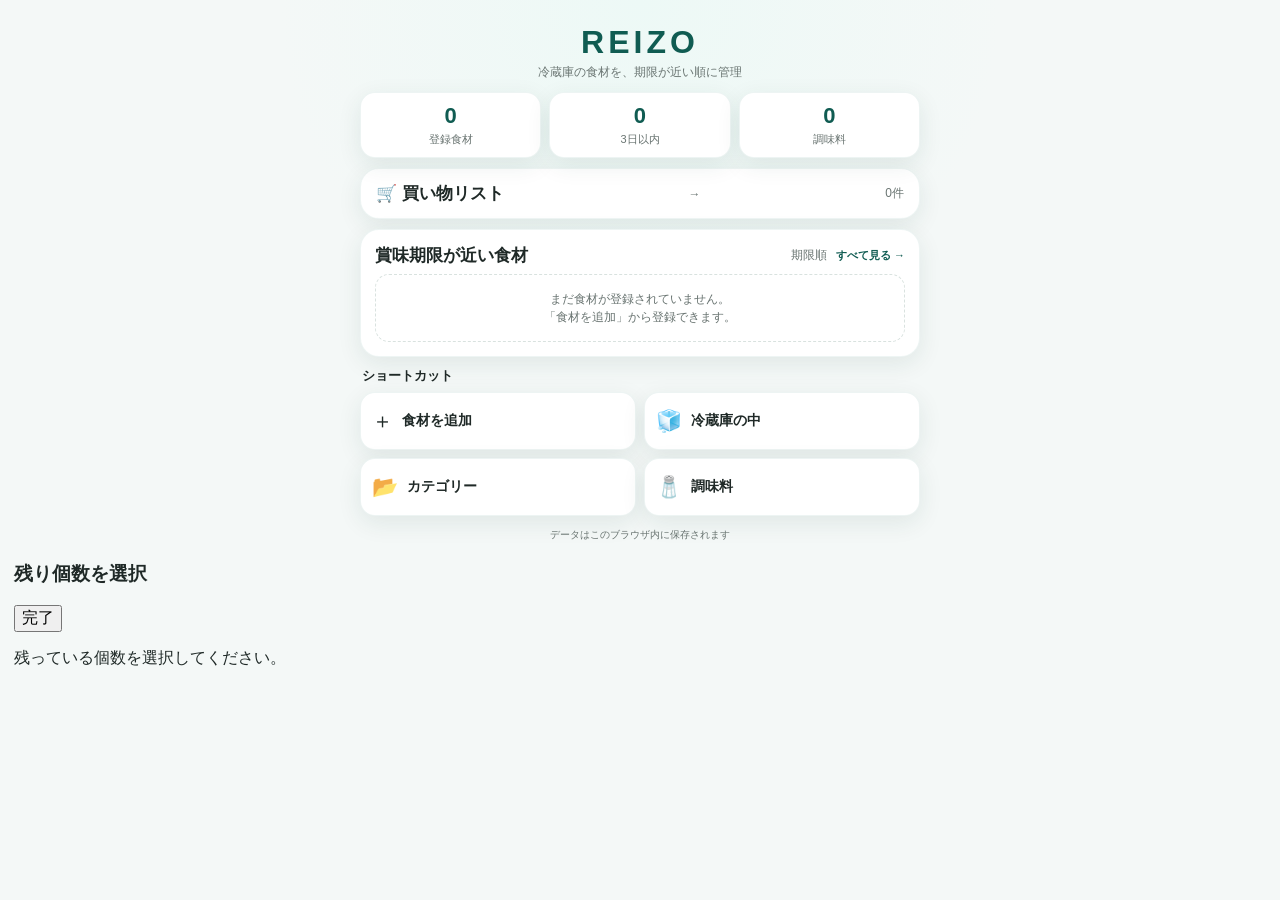
==== commit 101f0b1d: "再登録画面" ====
--- a/index.html
+++ b/index.html
@@ -41,7 +41,7 @@
       </div>
 <div class="card home-shopping-card" role="button" tabindex="0" onclick="showShoppingList()">
     <h2 class="section-title">
-        🛒 次回購入 <span class="section-note">→</span>
+        🛒 買い物リスト <span class="section-note">→</span>
         <span class="section-note" id="shoppingCount">0件</span>
     </h2>
 
@@ -412,11 +412,64 @@
           ←
         </button>
 
-        <h2>次回購入</h2>
+        <h2>買い物リスト</h2>
       </header>
 
       <div id="shoppingFoodList"></div>
-    </section>
+      <button class="secondary-button past-items-link" type="button" onclick="showPastItems()">過去に登録したもの</button>
+    </section>
+
+    <!-- 過去に登録したもの -->
+    <section id="pastItemsScreen" class="screen">
+      <header class="page-header">
+        <button class="back-button" type="button" onclick="showScreen('shoppingScreen')" aria-label="戻る">←</button>
+        <h2>過去に登録したもの</h2>
+      </header>
+      <div id="pastItemsList"></div>
+    </section>
+
+    <!-- 再登録 -->
+    <section id="reRegisterScreen" class="screen re-register-screen">
+      <header class="re-register-header">
+        <button class="re-register-back" type="button" onclick="cancelReRegister()" aria-label="戻る">‹</button>
+        <h2 id="reRegisterHeaderName"></h2>
+        <span class="re-register-header-spacer" aria-hidden="true"></span>
+      </header>
+
+      <div class="re-register-main-card">
+        <div id="reRegisterFoodIcon" class="re-register-food-icon"></div>
+        <h3 id="reRegisterFoodName" class="re-register-food-name"></h3>
+        <div id="reRegisterLocationBadge" class="re-register-location-badge"></div>
+
+        <div class="re-register-divider"></div>
+
+        <label class="re-register-row" for="reRegisterPurchaseDate">
+          <span>購入日</span>
+          <input id="reRegisterPurchaseDate" type="date">
+        </label>
+
+        <label class="re-register-row" for="reRegisterExpiry">
+          <span>期限</span>
+          <input id="reRegisterExpiry" type="date">
+        </label>
+
+        <button id="reRegisterEggCountRow" class="re-register-row re-register-egg-row" type="button" onclick="openEggCountSheet()" style="display:none;">
+          <span>残り個数</span>
+          <span class="re-register-row-value"><span id="reRegisterEggCountText">未選択</span><span class="re-register-chevron">›</span></span>
+        </button>
+      </div>
+
+      <div class="re-register-memo-card">
+        <h3>メモ</h3>
+        <textarea id="reRegisterNote" maxlength="120" placeholder="メモを入力（任意）"></textarea>
+        <p>メモはご自由にお使いください。</p>
+      </div>
+
+      <div class="re-register-fixed-action">
+        <button class="re-register-submit" type="button" onclick="saveReRegister()">登録する</button>
+      </div>
+    </section>
+
     <!-- 食材 簡易在庫編集 -->
     <section id="quickStockEditScreen" class="screen">
       <header class="page-header">
@@ -612,6 +665,18 @@
     </div>
   </div>
 
+  <div id="eggCountSheet" class="egg-count-sheet" aria-hidden="true">
+    <div class="egg-count-sheet-card" role="dialog" aria-modal="true" aria-labelledby="eggCountSheetTitle">
+      <div class="egg-count-sheet-handle"></div>
+      <div class="egg-count-sheet-header">
+        <h3 id="eggCountSheetTitle">残り個数を選択</h3>
+        <button type="button" onclick="closeEggCountSheet()">完了</button>
+      </div>
+      <div id="eggCountOptions" class="egg-count-options"></div>
+      <p>残っている個数を選択してください。</p>
+    </div>
+  </div>
+
   <div id="toast" class="toast"></div>
 
   <script src="./app.js"></script>
--- a/style.css
+++ b/style.css
@@ -1088,3 +1088,103 @@
       }
     }
   
+
+    /* 食材カード 簡易在庫編集・買い足し */
+    .food-item.food-card-tappable {
+      cursor: pointer;
+    }
+
+    .quick-stock-card {
+      text-align: center;
+    }
+
+    .quick-stock-name {
+      margin: 0 0 18px;
+      font-size: 22px;
+      font-weight: 900;
+      overflow-wrap: anywhere;
+    }
+
+    .quick-stock-label {
+      margin-bottom: 7px;
+      color: var(--subtext);
+      font-size: 12px;
+      font-weight: 700;
+    }
+
+    .quick-stock-quantity-row {
+      display: grid;
+      grid-template-columns: 64px 1fr 64px;
+      align-items: center;
+      gap: 12px;
+      margin-bottom: 20px;
+    }
+
+    .quantity-step-button {
+      width: 64px;
+      height: 54px;
+      border: 1px solid var(--border);
+      border-radius: 14px;
+      color: var(--main-dark);
+      background: white;
+      cursor: pointer;
+      font-size: 30px;
+      font-weight: 800;
+    }
+
+    .quantity-step-button:active {
+      background: var(--main-light);
+    }
+
+    .quick-stock-quantity {
+      min-width: 0;
+      font-size: 30px;
+      font-weight: 900;
+      overflow-wrap: anywhere;
+    }
+
+    .quick-stock-action {
+      margin-top: 10px;
+    }
+
+    .buy-more-custom-button {
+      margin-top: 9px;
+    }
+
+    .buy-more-custom-area {
+      margin-top: 10px;
+    }
+
+    .buy-more-amount-input-row {
+      display: grid;
+      grid-template-columns: 1fr auto;
+      align-items: center;
+      gap: 10px;
+    }
+
+    .buy-more-unit {
+      min-width: 34px;
+      color: var(--text);
+      font-size: 16px;
+      font-weight: 800;
+    }
+
+    .buy-more-purchase-date-block {
+      padding: 12px 0 2px;
+      border-top: 1px solid var(--border);
+    }
+
+    .buy-more-purchase-date-summary {
+      margin-bottom: 9px;
+      color: var(--subtext);
+      font-size: 13px;
+      font-weight: 700;
+    }
+
+    .inline-error {
+      min-height: 18px;
+      margin-top: 6px;
+      color: var(--danger);
+      font-size: 12px;
+      font-weight: 700;
+    }
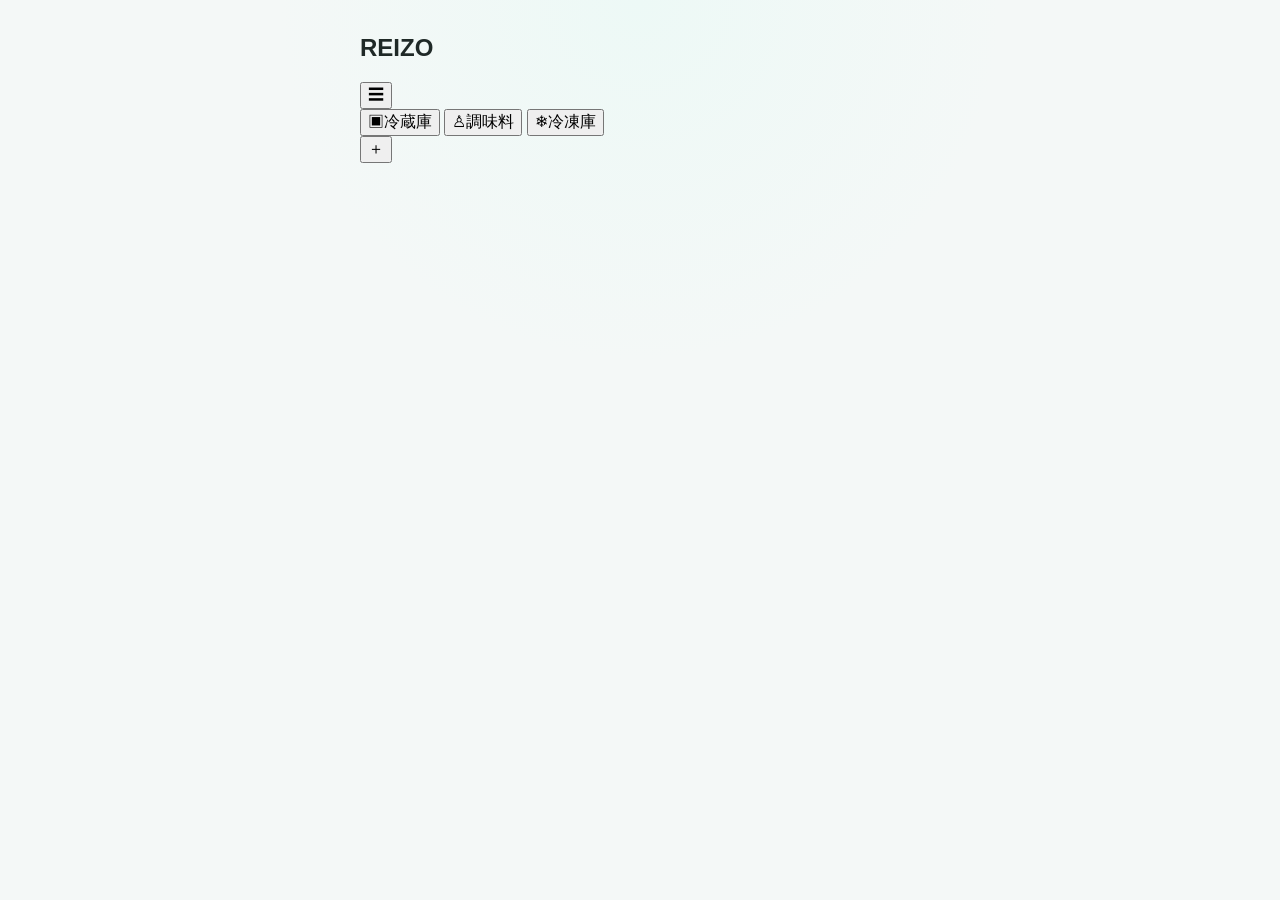
==== commit fb69d9cc: "理想画面" ====
--- a/index.html
+++ b/index.html
@@ -16,107 +16,34 @@
 <body>
   <main class="app">
 
-    <!-- ホーム -->
-    <section id="homeScreen" class="screen active">
-      <header class="hero">
-        <h1 class="logo">REIZO</h1>
-        <p class="subtitle">冷蔵庫の食材を、期限が近い順に管理</p>
-      </header>
-
-      <div class="summary-grid">
-        <div class="summary-card">
-          <span id="totalCount" class="summary-number">0</span>
-          <span class="summary-label">登録食材</span>
-        </div>
-
-        <div class="summary-card">
-          <span id="urgentCount" class="summary-number">0</span>
-          <span class="summary-label">3日以内</span>
-        </div>
-
-        <div class="summary-card">
-          <span id="seasoningCount" class="summary-number">0</span>
-          <span class="summary-label">調味料</span>
-        </div>
-      </div>
-<div class="card home-shopping-card" role="button" tabindex="0" onclick="showShoppingList()">
-    <h2 class="section-title">
-        🛒 買い物リスト <span class="section-note">→</span>
-        <span class="section-note" id="shoppingCount">0件</span>
-    </h2>
-
-</div>
-      <div class="card home-urgent-card">
-        <div class="home-urgent-header">
-          <h2 class="section-title">賞味期限が近い食材</h2>
-          <div class="home-urgent-links">
-            <span class="section-note">期限順</span>
-            <a href="#"
-              id="viewAllUrgent"
-              class="home-view-all"
-              onclick="document.getElementById('stockSort').value='expiry'; showScreen('stockScreen'); renderStock(); return false;">
-              すべて見る →
-            </a>
-          </div>
-        </div>
-        <div id="urgentList"></div>
-      </div>
-
-      <h2 class="home-shortcut-title">ショートカット</h2>
-      <div class="menu-grid">
-        <button
-          class="menu-button"
-          type="button"
-          onclick="openAddFood()"
-        >
-          <span class="menu-icon">＋</span>
-          <span class="menu-title">食材を追加</span>
-          <span class="menu-description">
-            食品名・数量・期限を登録
-          </span>
-        </button>
-
-        <button
-          class="menu-button"
-          type="button"
-          onclick="document.getElementById('stockSort').value='expiry'; showScreen('stockScreen'); renderStock();"
-        >
-          <span class="menu-icon">🧊</span>
-          <span class="menu-title">冷蔵庫の中</span>
-          <span class="menu-description">
-            在庫を期限順に確認
-          </span>
-        </button>
-
-        <button
-          class="menu-button"
-          type="button"
-          onclick="showScreen('categoryScreen')"
-        >
-          <span class="menu-icon">📂</span>
-          <span class="menu-title">カテゴリー</span>
-          <span class="menu-description">
-            肉・魚・野菜などで表示
-          </span>
-        </button>
-
-        <button
-          class="menu-button"
-          type="button"
-          onclick="showScreen('seasoningScreen')"
-        >
-          <span class="menu-icon">🧂</span>
-          <span class="menu-title">調味料</span>
-          <span class="menu-description">
-            調味料を別枠で管理
-          </span>
-        </button>
-      </div>
-
-      <p class="footer-note">
-        データはこのブラウザ内に保存されます
-      </p>
-    </section>
+<!-- ホーム / 冷蔵庫一覧 -->
+<section id="homeScreen" class="screen active home-inventory-screen">
+  <header class="ideal-home-header">
+    <h1 class="ideal-logo">REIZO</h1>
+    <button class="ideal-menu-button" type="button" onclick="toggleHomeMenu()" aria-label="メニュー">☰</button>
+  </header>
+
+  <div id="homeMenuPanel" class="ideal-home-menu" hidden>
+    <button type="button" onclick="showShoppingList(); closeHomeMenu();">🛒 買い物リスト <span id="shoppingCount">0件</span></button>
+    <button type="button" onclick="showScreen('categoryScreen'); closeHomeMenu();">カテゴリー</button>
+  </div>
+
+  <nav class="ideal-top-tabs" aria-label="在庫タブ">
+    <button class="ideal-top-tab active" type="button" onclick="showScreen('homeScreen')">
+      <span class="ideal-tab-icon">▣</span><span>冷蔵庫</span>
+    </button>
+    <button class="ideal-top-tab" type="button" onclick="showScreen('seasoningScreen')">
+      <span class="ideal-tab-icon">♙</span><span>調味料</span>
+    </button>
+    <button class="ideal-top-tab" type="button" onclick="showScreen('freezerScreen')">
+      <span class="ideal-tab-icon">❄</span><span>冷凍庫</span>
+    </button>
+  </nav>
+
+  <div id="homeInventoryList" class="ideal-inventory-list"></div>
+
+  <button class="ideal-floating-add" type="button" onclick="openAddFood()" aria-label="食材を追加">＋</button>
+</section>
 
     <!-- 食材追加・編集 -->
     <section id="addScreen" class="screen">
@@ -327,8 +254,8 @@
         >
 
         <select id="stockSort" onchange="renderStock()">
+          <option value="newest" selected>購入日が新しい順</option>
           <option value="expiry">期限が近い順</option>
-          <option value="newest">登録が新しい順</option>
           <option value="name">名前順</option>
         </select>
       </div>
--- a/style.css
+++ b/style.css
@@ -1188,3 +1188,334 @@
       font-size: 12px;
       font-weight: 700;
     }
+
+
+    /* 再登録：詳細画面ベースのシンプルUI */
+    .past-items-link {
+      margin-top: 14px;
+    }
+
+    .re-register-screen {
+      padding-bottom: calc(112px + env(safe-area-inset-bottom));
+    }
+
+    .re-register-header {
+      display: grid;
+      grid-template-columns: 48px minmax(0, 1fr) 48px;
+      align-items: center;
+      min-height: 66px;
+      margin: 0 -14px 18px;
+      padding: 0 10px;
+      border-bottom: 1px solid rgba(31, 41, 39, 0.07);
+      background: rgba(255, 255, 255, 0.9);
+    }
+
+    .re-register-header h2 {
+      margin: 0;
+      overflow: hidden;
+      font-size: 23px;
+      font-weight: 900;
+      text-align: center;
+      text-overflow: ellipsis;
+      white-space: nowrap;
+    }
+
+    .re-register-back {
+      width: 44px;
+      height: 44px;
+      border: 0;
+      color: var(--text);
+      background: transparent;
+      cursor: pointer;
+      font-size: 38px;
+      font-weight: 400;
+      line-height: 1;
+    }
+
+    .re-register-header-spacer {
+      display: block;
+      width: 44px;
+      height: 44px;
+    }
+
+    .re-register-main-card,
+    .re-register-memo-card {
+      margin-bottom: 16px;
+      padding: 24px 20px;
+      border: 1px solid rgba(25, 121, 107, 0.06);
+      border-radius: 24px;
+      background: rgba(255, 255, 255, 0.96);
+      box-shadow: 0 9px 28px rgba(24, 67, 59, 0.08);
+    }
+
+    .re-register-main-card {
+      padding-top: 28px;
+      text-align: center;
+    }
+
+    .re-register-food-icon {
+      display: flex;
+      align-items: center;
+      justify-content: center;
+      width: 132px;
+      height: 132px;
+      margin: 0 auto 18px;
+      border-radius: 50%;
+      background: #f7f9f8;
+      font-size: 72px;
+      line-height: 1;
+    }
+
+    .re-register-food-name {
+      margin: 0;
+      font-size: 29px;
+      font-weight: 900;
+      overflow-wrap: anywhere;
+    }
+
+    .re-register-location-badge {
+      display: inline-flex;
+      align-items: center;
+      justify-content: center;
+      margin-top: 10px;
+      padding: 7px 12px;
+      border-radius: 12px;
+      color: var(--main-dark);
+      background: rgba(25, 121, 107, 0.08);
+      font-size: 14px;
+      font-weight: 800;
+    }
+
+    .re-register-divider {
+      height: 1px;
+      margin: 24px 0 4px;
+      background: var(--border);
+    }
+
+    .re-register-row {
+      display: flex;
+      align-items: center;
+      justify-content: space-between;
+      gap: 14px;
+      width: 100%;
+      min-height: 68px;
+      margin: 0;
+      padding: 10px 4px;
+      border: 0;
+      border-bottom: 1px solid #edf1ef;
+      color: var(--text);
+      background: transparent;
+      text-align: left;
+      font-size: 16px;
+      font-weight: 700;
+    }
+
+    .re-register-row:last-child {
+      border-bottom: 0;
+    }
+
+    .re-register-row input[type="date"] {
+      width: auto;
+      max-width: 66%;
+      padding: 8px 0;
+      border: 0;
+      border-radius: 0;
+      color: var(--text);
+      background: transparent;
+      box-shadow: none;
+      font-size: 18px;
+      font-weight: 800;
+      text-align: right;
+    }
+
+    .re-register-row input[type="date"]:focus {
+      border: 0;
+      box-shadow: none;
+    }
+
+    .re-register-egg-row {
+      cursor: pointer;
+    }
+
+    .re-register-row-value {
+      display: inline-flex;
+      align-items: center;
+      gap: 12px;
+      font-size: 18px;
+      font-weight: 900;
+    }
+
+    .re-register-chevron {
+      color: #6f7775;
+      font-size: 30px;
+      font-weight: 400;
+      line-height: 1;
+    }
+
+    .re-register-memo-card h3 {
+      margin: 0 0 14px;
+      font-size: 20px;
+      font-weight: 900;
+    }
+
+    .re-register-memo-card textarea {
+      min-height: 112px;
+      border-color: #e5e9e8;
+      background: #fbfcfc;
+    }
+
+    .re-register-memo-card p {
+      margin: 10px 0 0;
+      color: var(--subtext);
+      font-size: 12px;
+    }
+
+    .re-register-fixed-action {
+      position: fixed;
+      z-index: 80;
+      right: 0;
+      bottom: 0;
+      left: 0;
+      padding:
+        12px
+        20px
+        calc(14px + env(safe-area-inset-bottom));
+      background: linear-gradient(to top, rgba(244, 248, 247, 1) 74%, rgba(244, 248, 247, 0));
+    }
+
+    .re-register-submit {
+      display: block;
+      width: min(calc(100% - 28px), 532px);
+      min-height: 56px;
+      margin: 0 auto;
+      border: 2px solid var(--main);
+      border-radius: 999px;
+      color: var(--main-dark);
+      background: white;
+      cursor: pointer;
+      font-size: 18px;
+      font-weight: 900;
+    }
+
+    .re-register-submit:active {
+      background: var(--main-light);
+    }
+
+    .egg-count-sheet {
+      position: fixed;
+      z-index: 420;
+      inset: 0;
+      display: none;
+      align-items: flex-end;
+      justify-content: center;
+      background: rgba(18, 24, 23, 0.18);
+    }
+
+    .egg-count-sheet.show {
+      display: flex;
+    }
+
+    .egg-count-sheet-card {
+      width: min(100%, 560px);
+      padding:
+        10px
+        22px
+        calc(24px + env(safe-area-inset-bottom));
+      border-radius: 28px 28px 0 0;
+      background: white;
+      box-shadow: 0 -12px 34px rgba(0, 0, 0, 0.14);
+    }
+
+    .egg-count-sheet-handle {
+      width: 54px;
+      height: 5px;
+      margin: 0 auto 16px;
+      border-radius: 999px;
+      background: #cfd5d3;
+    }
+
+    .egg-count-sheet-header {
+      display: grid;
+      grid-template-columns: 1fr auto;
+      align-items: center;
+      gap: 14px;
+      margin-bottom: 20px;
+    }
+
+    .egg-count-sheet-header h3 {
+      margin: 0;
+      font-size: 21px;
+      font-weight: 900;
+      text-align: center;
+      transform: translateX(28px);
+    }
+
+    .egg-count-sheet-header button {
+      padding: 8px 0 8px 12px;
+      border: 0;
+      color: var(--main);
+      background: transparent;
+      cursor: pointer;
+      font-size: 17px;
+      font-weight: 900;
+    }
+
+    .egg-count-options {
+      display: flex;
+      flex-wrap: wrap;
+      justify-content: center;
+      gap: 10px;
+    }
+
+    .egg-count-option {
+      min-width: 72px;
+      padding: 12px 17px;
+      border: 1px solid #dce2e0;
+      border-radius: 999px;
+      color: var(--text);
+      background: white;
+      cursor: pointer;
+      font-size: 16px;
+      font-weight: 800;
+    }
+
+    .egg-count-option.selected {
+      border: 2px solid var(--main);
+      color: var(--main-dark);
+      background: var(--main-light);
+    }
+
+    .egg-count-sheet-card > p {
+      margin: 20px 0 0;
+      color: var(--subtext);
+      font-size: 12px;
+      text-align: center;
+    }
+
+    @media (max-width: 390px) {
+      .re-register-main-card,
+      .re-register-memo-card {
+        padding-right: 16px;
+        padding-left: 16px;
+      }
+
+      .re-register-food-icon {
+        width: 112px;
+        height: 112px;
+        font-size: 60px;
+      }
+
+      .re-register-food-name {
+        font-size: 25px;
+      }
+
+      .re-register-row input[type="date"] {
+        max-width: 72%;
+        font-size: 16px;
+      }
+
+      .egg-count-option {
+        min-width: 66px;
+        padding: 11px 14px;
+      }
+    }
